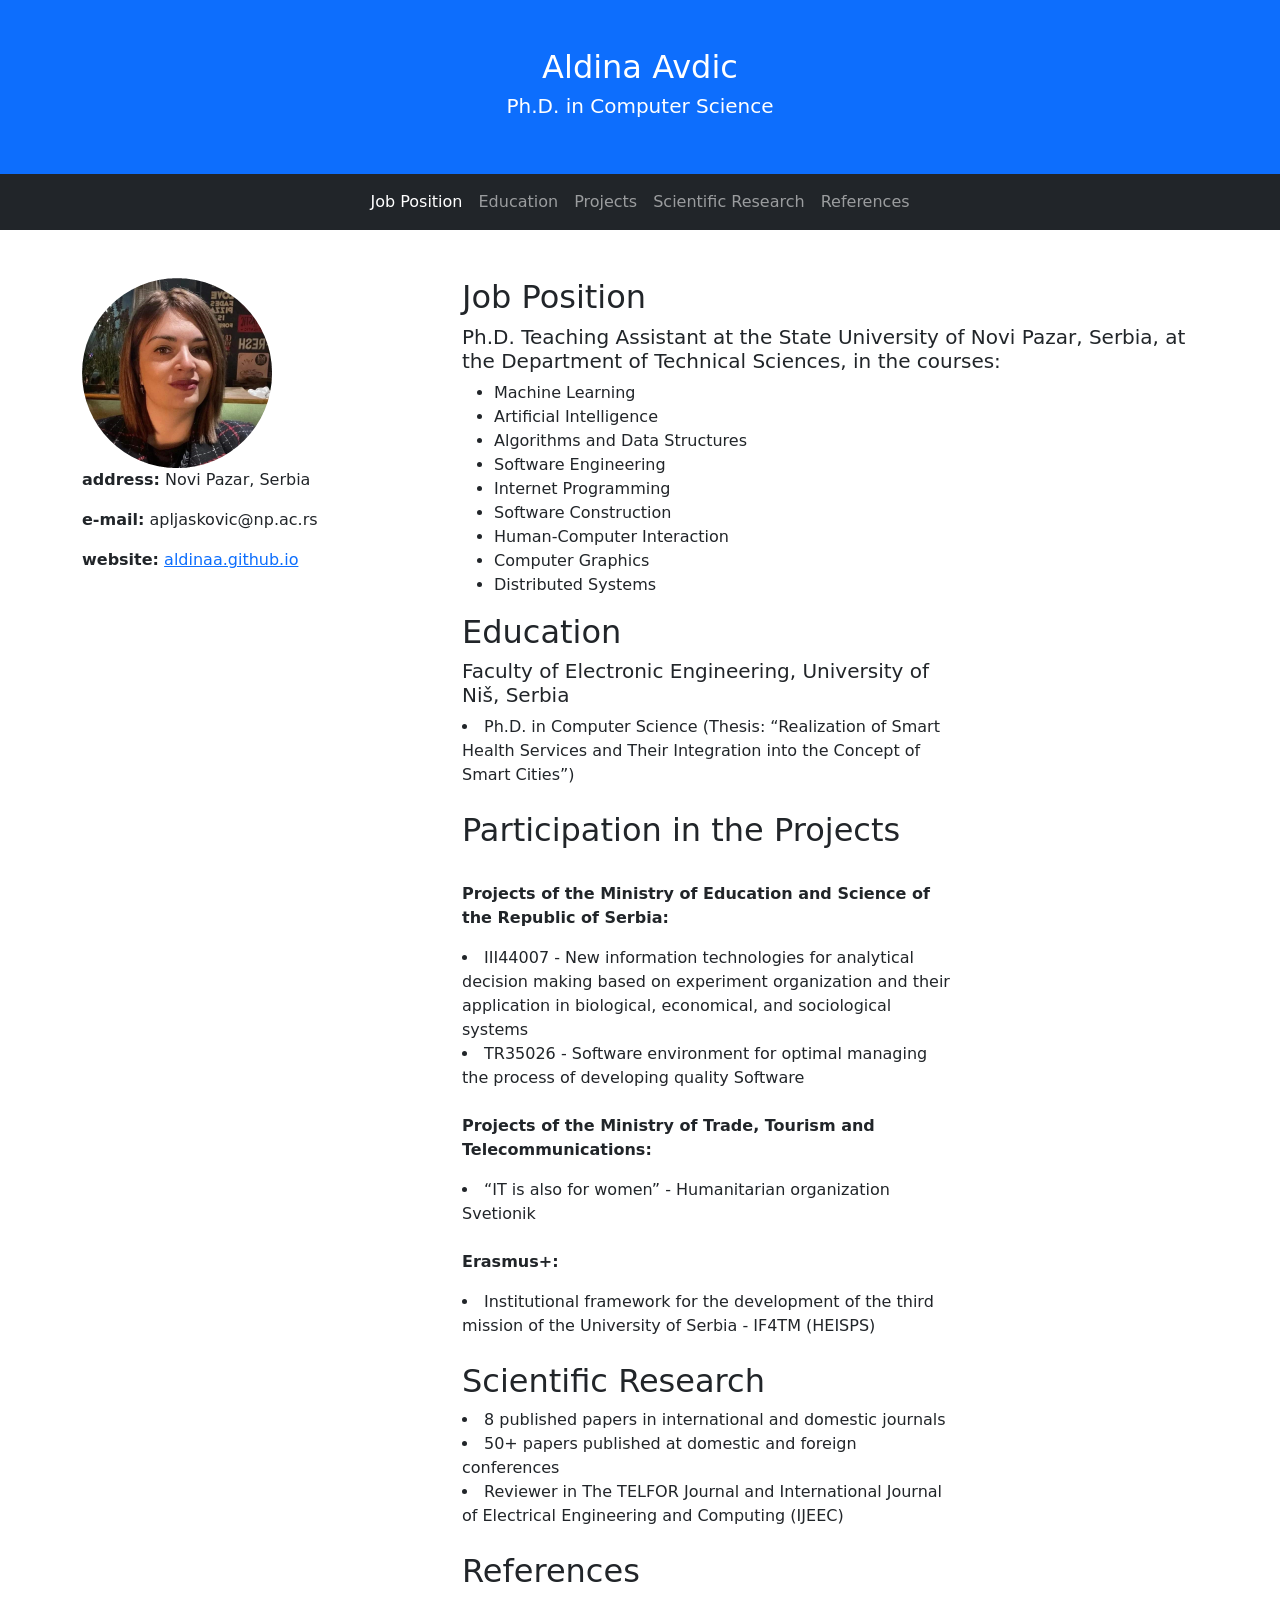
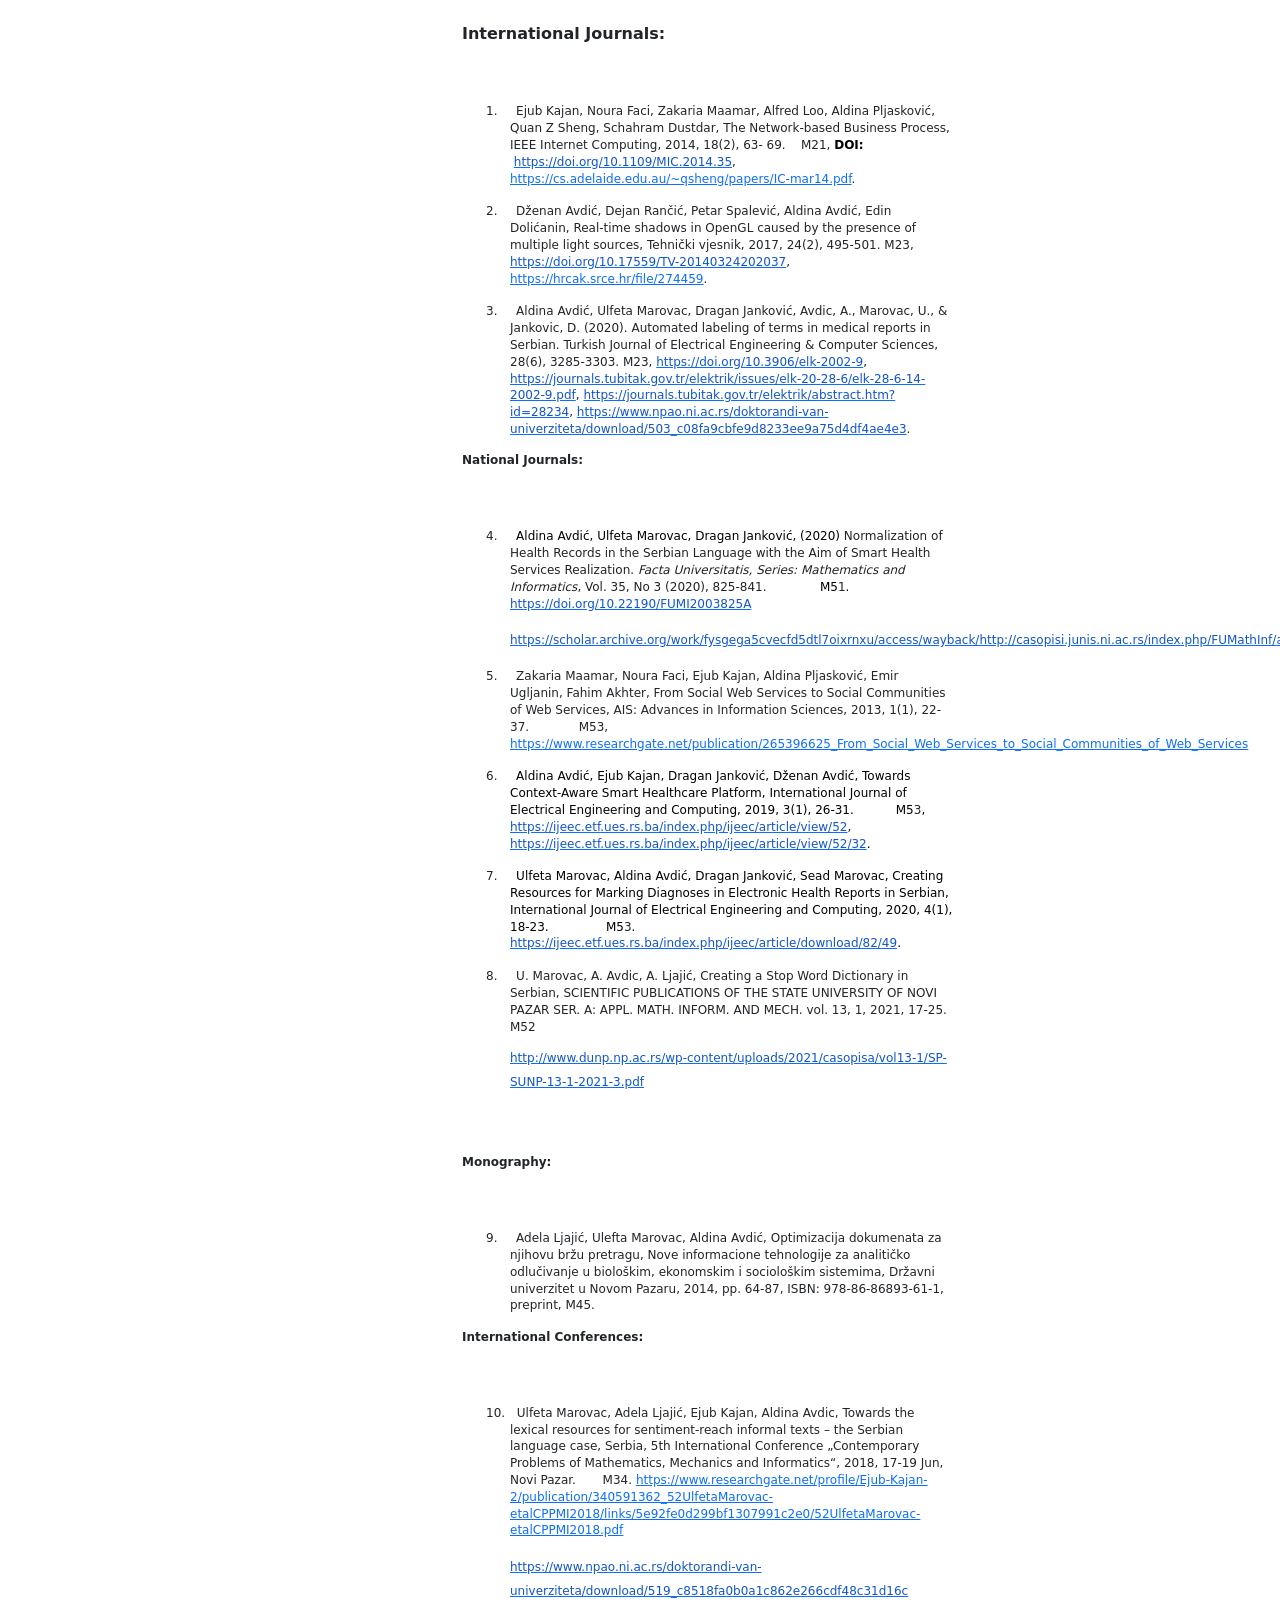
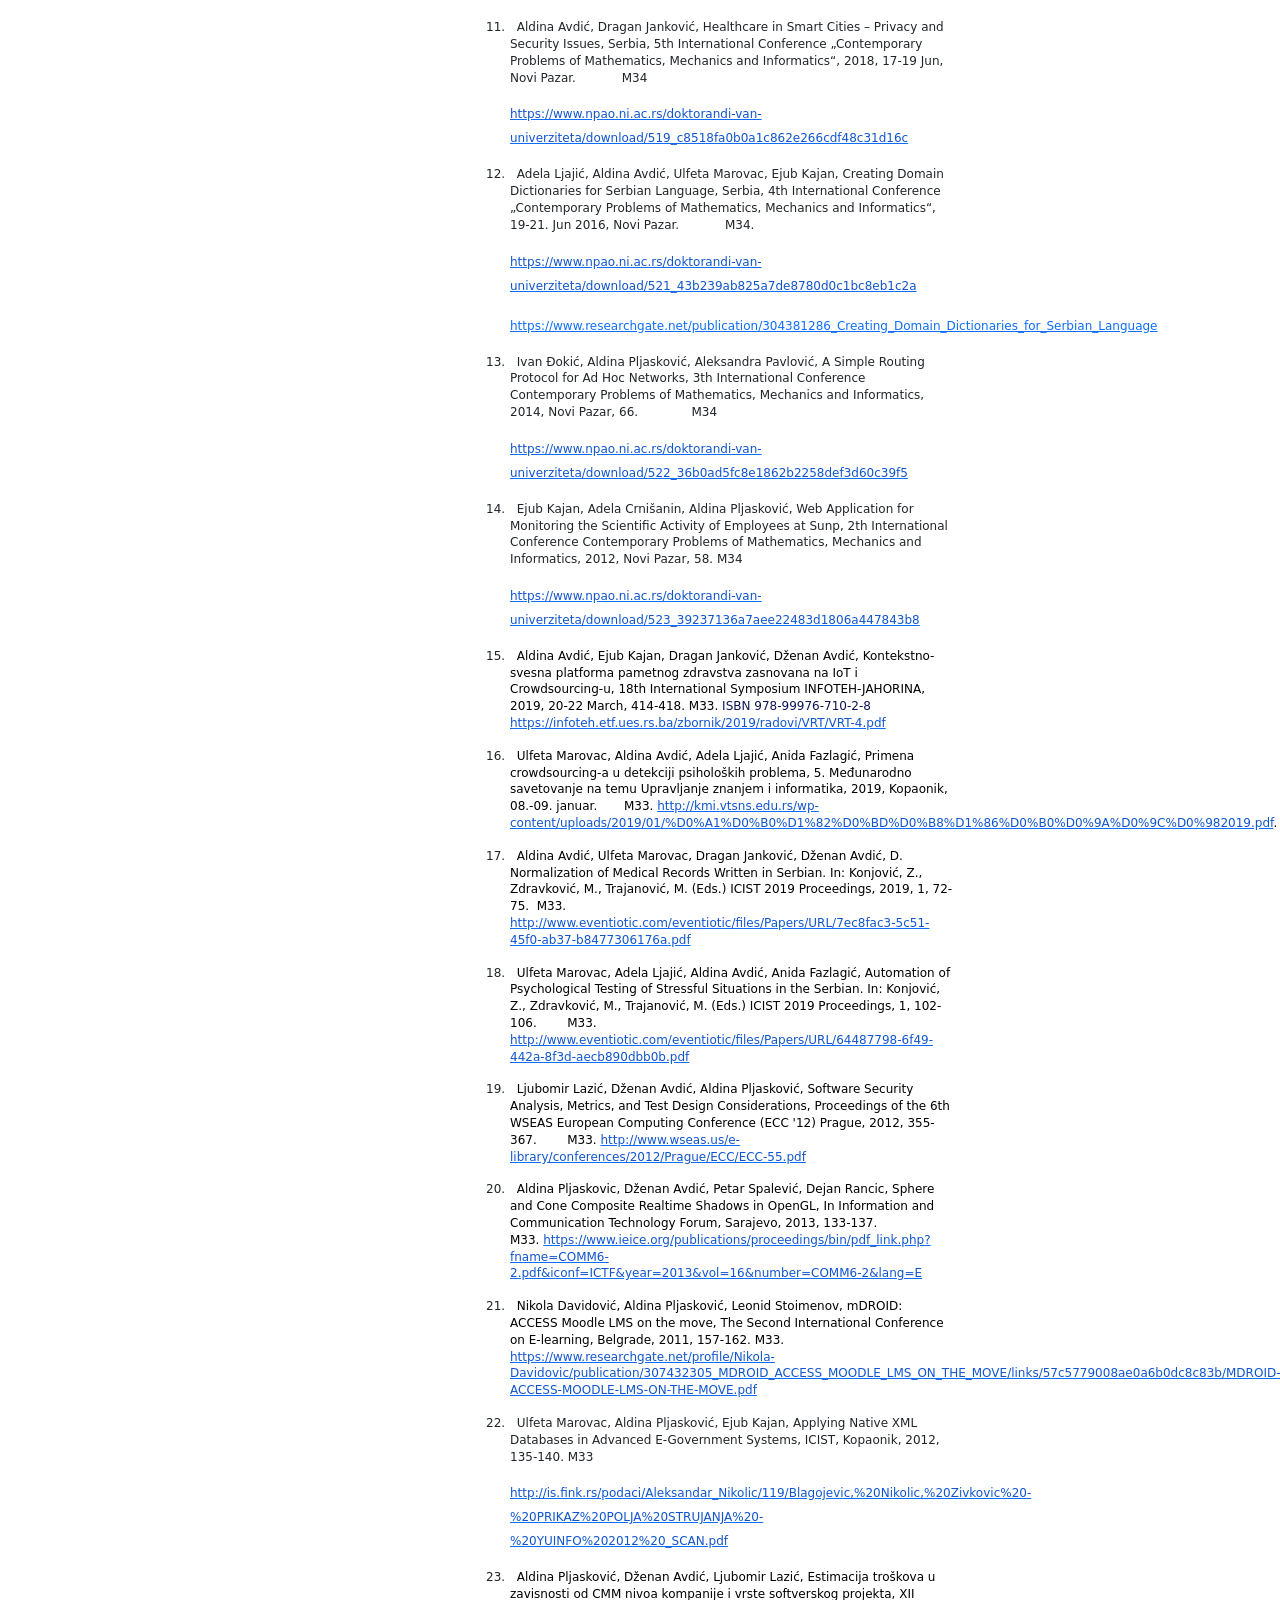
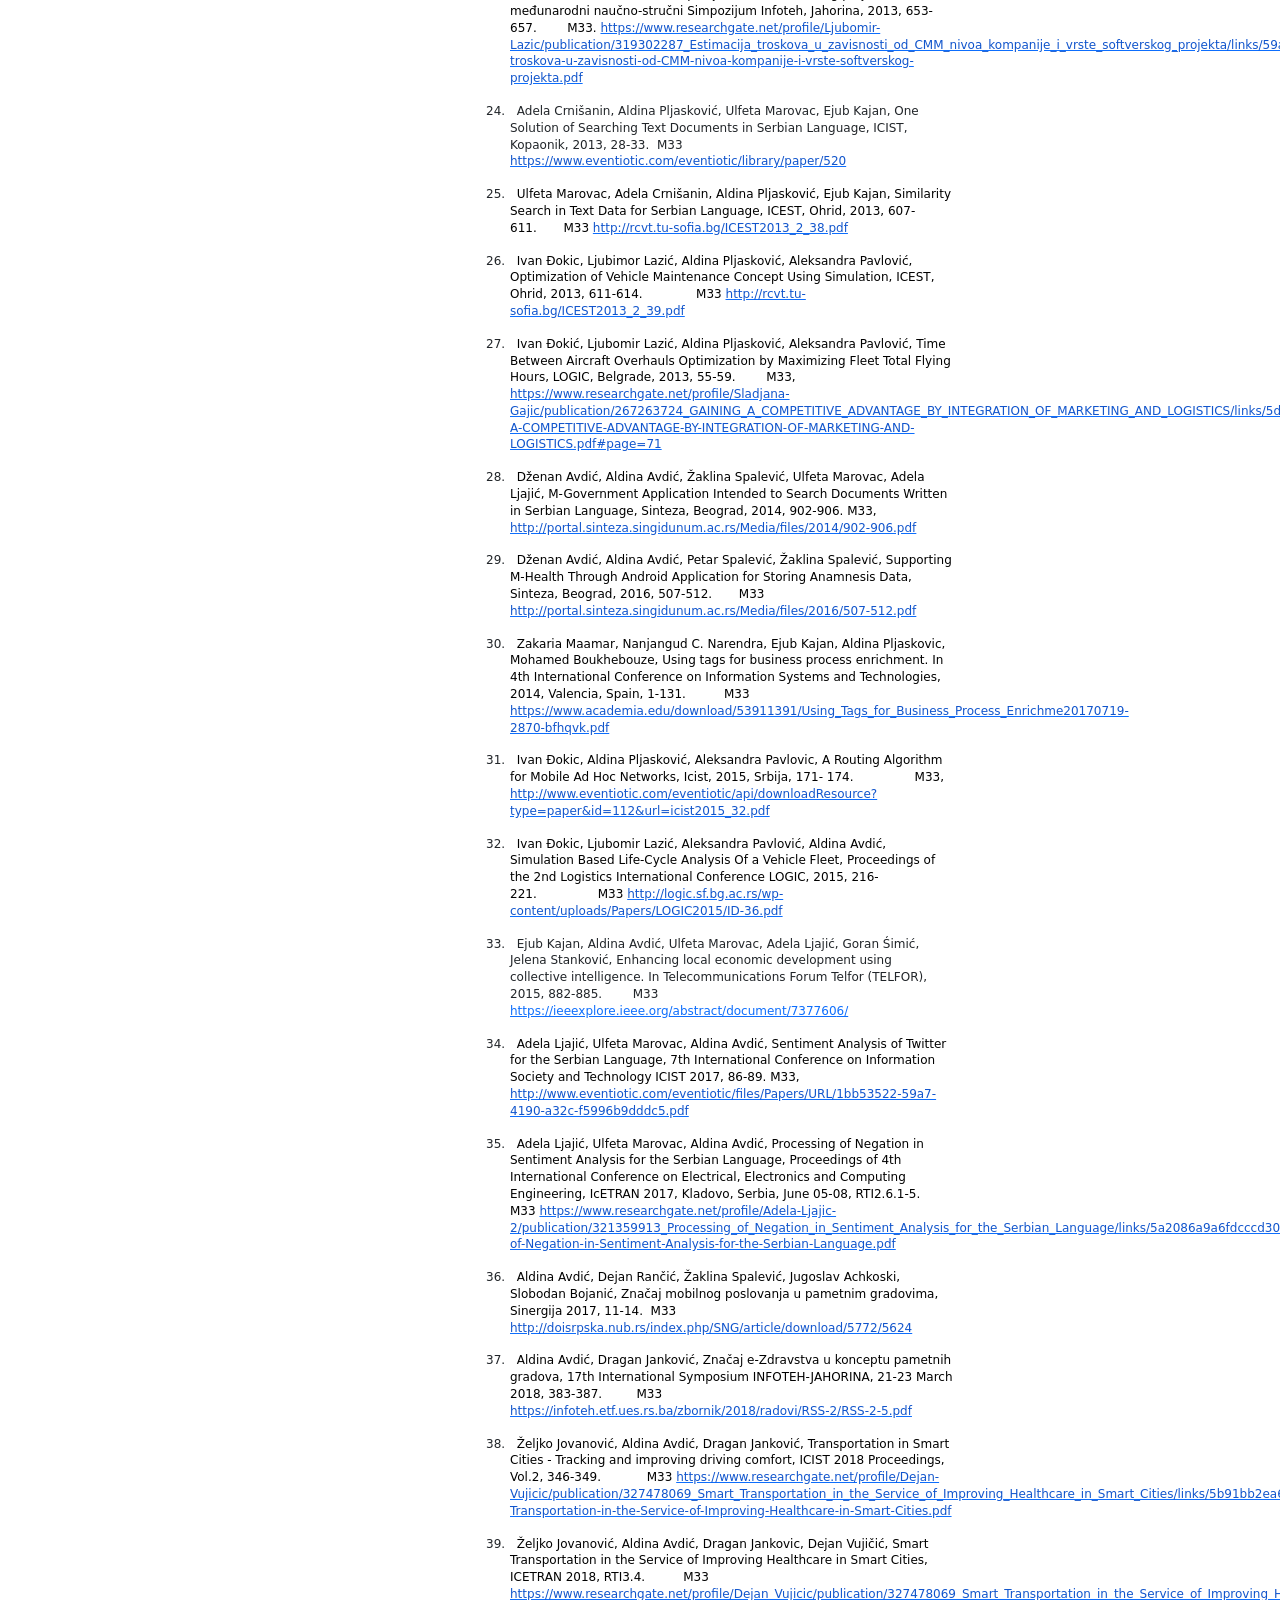
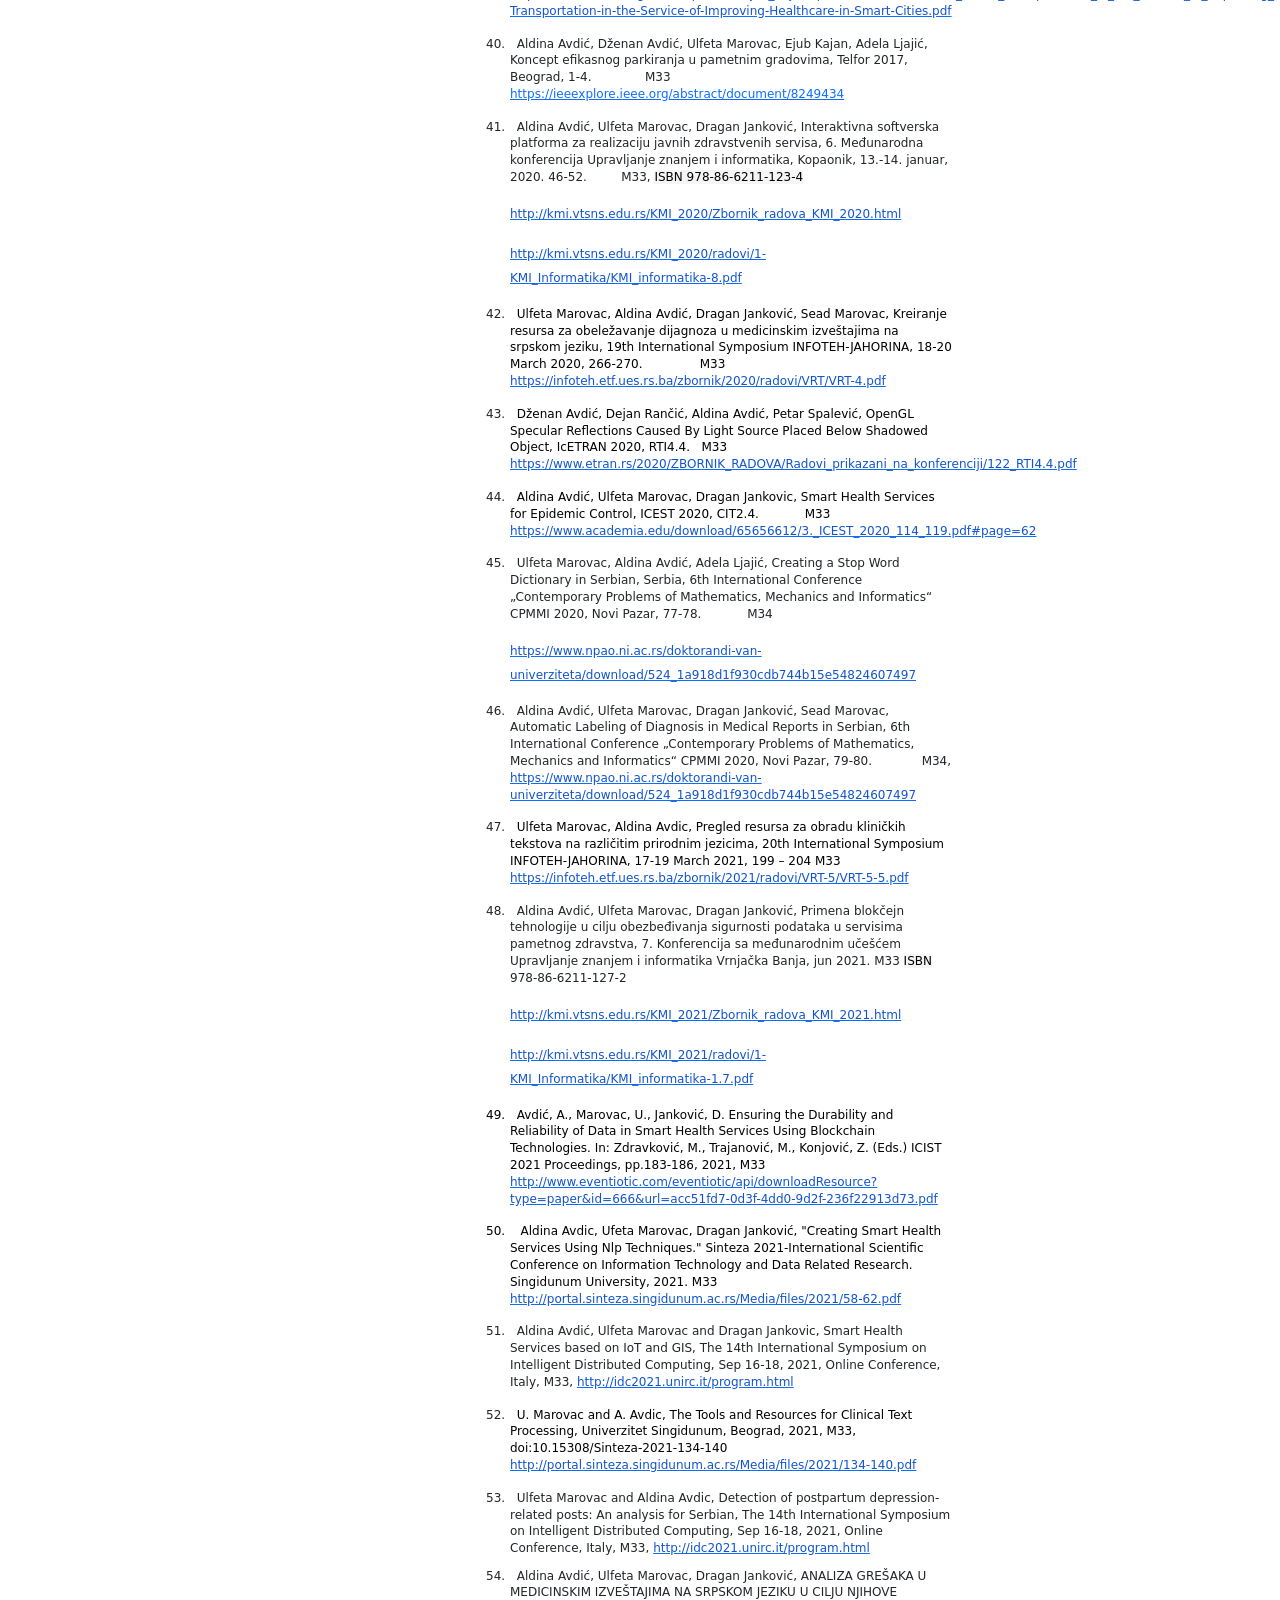
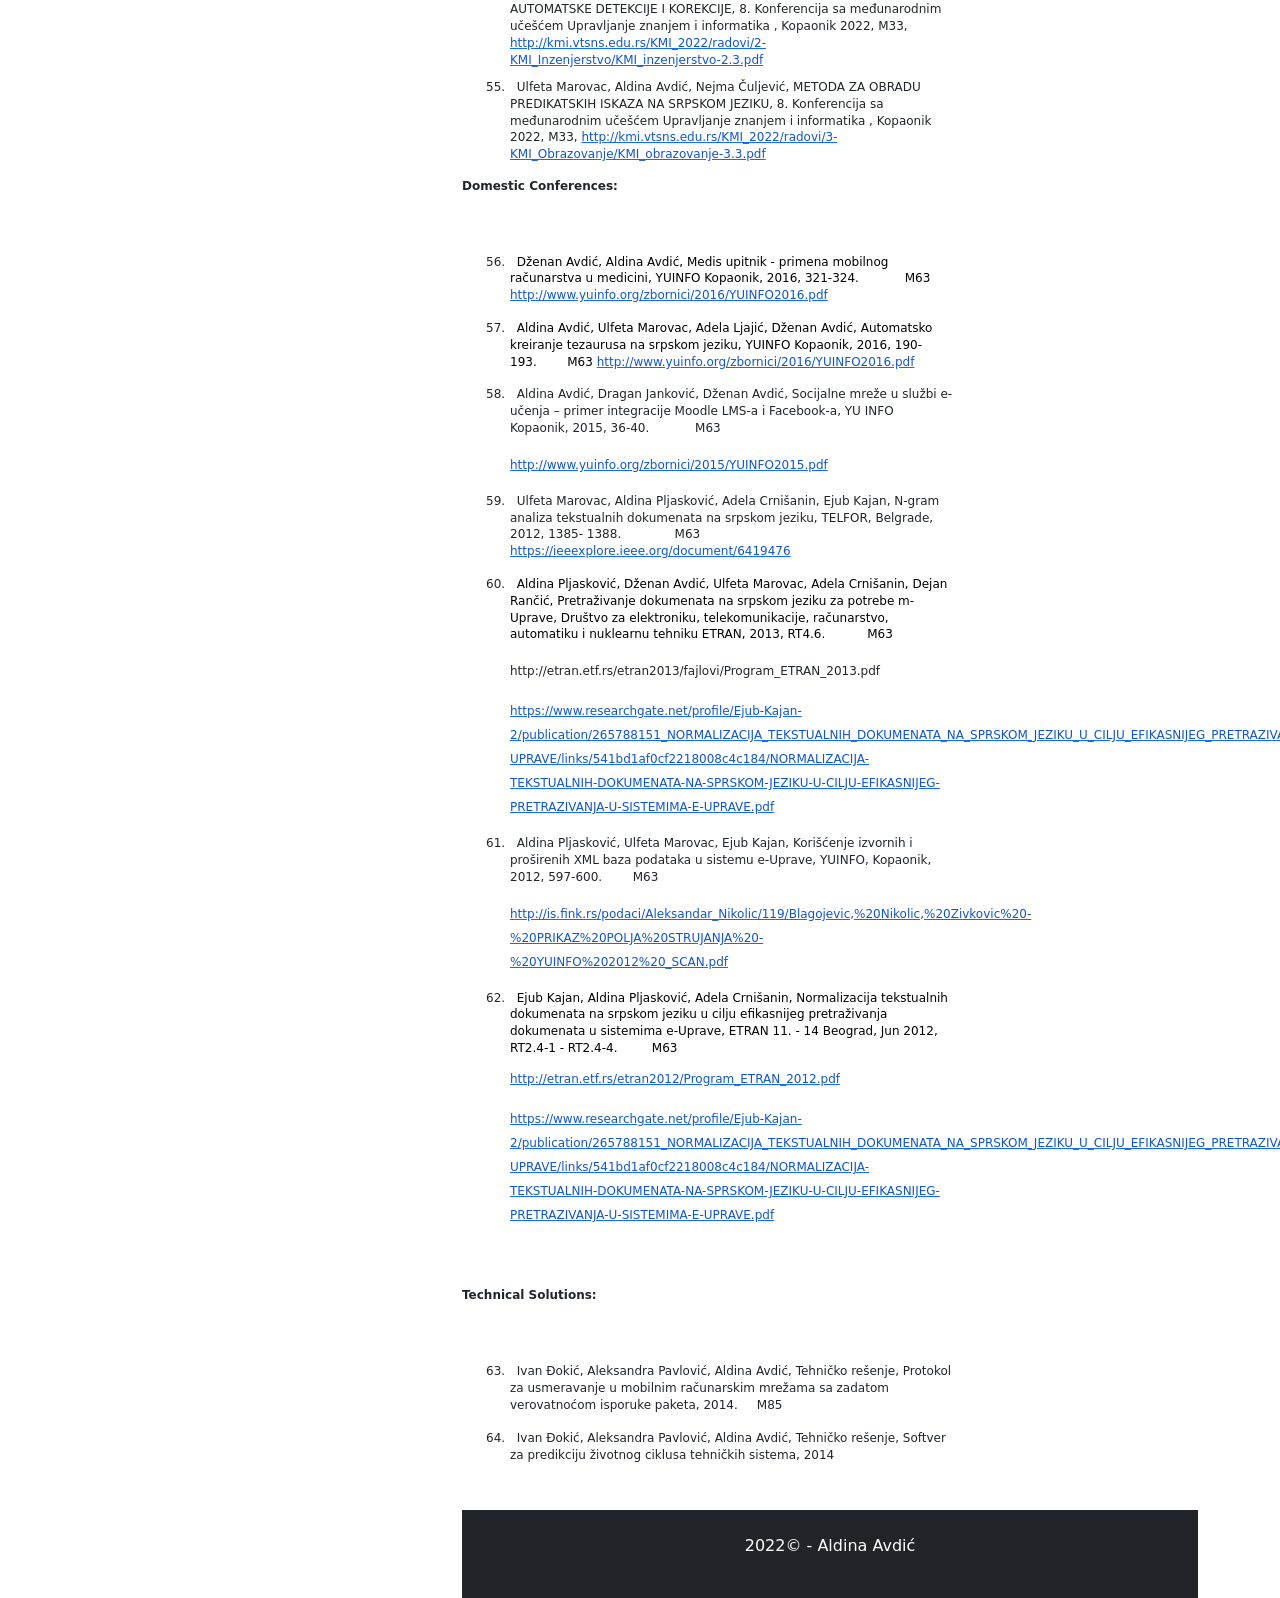
==== index.html @ ba0849cd "Complete redesign" ====
<!DOCTYPE html>
<html lang="en">
<head>
  <title>Aldina Avdic</title>
  <meta charset="utf-8">
  <meta name="viewport" content="width=device-width, initial-scale=1">
  <link href="https://cdn.jsdelivr.net/npm/bootstrap@5.1.3/dist/css/bootstrap.min.css" rel="stylesheet">
  <script src="https://cdn.jsdelivr.net/npm/bootstrap@5.1.3/dist/js/bootstrap.bundle.min.js"></script>
    <script src="https://ajax.googleapis.com/ajax/libs/jquery/3.6.0/jquery.min.js"></script>
  <script src="https://maxcdn.bootstrapcdn.com/bootstrap/3.4.1/js/bootstrap.min.js"></script>
  <style>

#myBtn {
  display: none;
  position: fixed;
  bottom: 20px;
  right: 30px;
  z-index: 99;
  font-size: 18px;
  border: none;
  outline: none;
  background-color: BLUE;
  color: white;
  cursor: pointer;
  padding: 15px;
  border-radius: 4px;
}

#myBtn:hover {
  background-color: #555;
}  
  
  </style>
</head>
<body>

<div id="job" class="p-5 bg-primary text-white text-center">
  <h2>Aldina Avdic</h2>
      <h5>Ph.D. in Computer Science</h5>
</div>





<button onclick="topFunction()" id="myBtn" title="Go to top">Top</button>



<script>
//Get the button
var mybutton = document.getElementById("myBtn");

// When the user scrolls down 20px from the top of the document, show the button
window.onscroll = function() {scrollFunction()};

function scrollFunction() {
  if (document.body.scrollTop > 20 || document.documentElement.scrollTop > 20) {
    mybutton.style.display = "block";
  } else {
    mybutton.style.display = "none";
  }
}

// When the user clicks on the button, scroll to the top of the document
function topFunction() {
  document.body.scrollTop = 0;
  document.documentElement.scrollTop = 0;
}
</script>



<nav class="navbar navbar-expand-sm bg-dark navbar-dark justify-content-center  navbar-fixed-top">
  
    <ul class="navbar-nav " >
      <li class="nav-item">
        <a class="nav-link active" href="#job">Job Position</a>
      </li>
      <li class="nav-item">
        <a class="nav-link" href="#edu">Education</a>
      </li>
      <li class="nav-item">
        <a class="nav-link" href="#pro">Projects</a>
      </li>
      <li class="nav-item">
        <a class="nav-link" href="#sci">Scientific Research</a>
      </li>
	  <li class="nav-item">
        <a class="nav-link" href="#ref">References</a>
      </li>
    </ul>
  
</nav>

<div class="container mt-5">
  <div class="row">
    <div class="col-sm-4">
      <div ><img src="image002.png"/> </div>
      <p><b>address:</b> Novi Pazar, Serbia</p>
	  <p><b>e-mail:</b> apljaskovic@np.ac.rs</p>
	  <p><b>website:</b> <a href="aldinaa.github.io">aldinaa.github.io</a></p>
    
      <hr class="d-sm-none">
    </div>
    <div class="col-sm-8">
      <h2>Job Position</h2>
      <h5>Ph.D. Teaching Assistant at the State University of Novi Pazar, Serbia, at the Department of Technical Sciences, in the courses:</h5>
	  
      <div >
	  <ul>
	  <li>Machine Learning</li>
	  <li>Artificial Intelligence</li>
	  <li>Algorithms and Data Structures</li>
	  <li>Software Engineering</li>
	  <li>Internet Programming</li>
	  <li>Software Construction</li>
	  <li>Human-Computer Interaction</li>
	  <li>Computer Graphics</li>
	  <li>Distributed Systems</li>
	  
	  </div>
	  
	  <div id="edu" class="col-sm-8">
      <h2>Education</h2>
      <h5>Faculty of Electronic Engineering, University of Niš, Serbia</h5>

       <li>Ph.D. in Computer Science (Thesis: “Realization of Smart Health Services and Their Integration into the Concept of Smart Cities”)</li>

  <br/>

<h2 id="pro">Participation in the Projects</h2>

  <br/>

<p><b>Projects of the Ministry of Education and Science of the Republic of Serbia:</b></p>

<li>III44007 - New information technologies for analytical decision making based on experiment organization and their application in biological, economical, and sociological systems
</li>
<li>TR35026 - Software environment for optimal managing the process of developing quality Software</li>
 <br/>
<p><b>Projects of the Ministry of Trade, Tourism and Telecommunications:</b></p>

<li>“IT is also for women” - Humanitarian organization Svetionik</li>
 <br/>
<p><b>Erasmus+:</b></p>

<li>Institutional framework for the development of the third mission of the University of Serbia - IF4TM (HEISPS)</li></h5>
	  
 <br/>
 <div id="sci">
 <h2>Scientific Research</h2>
 <li>8 published papers in international and
  domestic journals</li>
  <li>50+ papers published at domestic and foreign
  conferences </li>
  <li>Reviewer in The TELFOR Journal and
  International Journal of Electrical Engineering and Computing (IJEEC)</li>
  </div>
  <br/>
  
  <h2 id="ref">References</h2>
  <br/>
  <p ><b>International
  Journals:</b></p>
  <p class=MsoNormal><b><span lang=EN-US style='font-size:9.0pt'>&nbsp;</span></b></p>
  <p class=MsoNormal style='margin-left:.5in;text-indent:-.25in;line-height:
  105%;text-autospace:ideograph-other'><span lang=EN-US style='font-size:9.0pt;
  line-height:105%'>1.</span><span lang=EN-US style='font-size:7.0pt;
  line-height:105%;font-family:"Times New Roman",serif'>&nbsp;&nbsp;&nbsp;&nbsp;&nbsp;&nbsp;&nbsp;
  </span><span lang=EN-US style='font-size:9.0pt;line-height:105%'>Ejub Kajan,
  Noura Faci, Zakaria Maamar, Alfred Loo, Aldina Pljaskovi&#263;, Quan Z Sheng,
  Schahram Dustdar, The Network-based Business Process, IEEE Internet
  Computing, 2014, 18(2), 63- 69.&nbsp;&nbsp;&nbsp; M21, <b><span
  style='color:black;background:white'>DOI: </span></b>&nbsp;</span><span
  lang=EN-US><a href="https://doi.org/10.1109/MIC.2014.35"><span
  style='font-size:9.0pt;line-height:105%;color:#1155CC;background:white'>https://doi.org/</span></a><a
  href="https://doi.org/10.1109/MIC.2014.35"><span style='font-size:9.0pt;
  line-height:105%;color:#1155CC;background:white'>10.1109/MIC.2014.35</span></a></span><span
  lang=EN-US style='font-size:9.0pt;line-height:105%'>, </span><span
  lang=EN-US><a href="https://cs.adelaide.edu.au/~qsheng/papers/IC-mar14.pdf"><span
  style='font-size:9.0pt;line-height:105%'>https://cs.adelaide.edu.au/~qsheng/papers/IC-mar14.pdf</span></a></span><span
  lang=EN-US style='font-size:9.0pt;line-height:105%'>.</span></p>
  <p class=MsoNormal style='margin-left:.5in;text-indent:-.25in;line-height:
  105%;text-autospace:ideograph-other'><span lang=EN-US style='font-size:9.0pt;
  line-height:105%'>2.</span><span lang=EN-US style='font-size:7.0pt;
  line-height:105%;font-family:"Times New Roman",serif'>&nbsp;&nbsp;&nbsp;&nbsp;&nbsp;&nbsp;&nbsp;
  </span><span lang=EN-US style='font-size:9.0pt;line-height:105%'>Dženan
  Avdi&#263;, Dejan Ran&#269;i&#263;, Petar Spalevi&#263;, Aldina Avdi&#263;,
  Edin Doli&#263;anin, Real-time shadows in OpenGL caused by the presence of
  multiple light sources, Tehni&#269;ki vjesnik, 2017, 24(2), 495-501. M23, </span><span
  lang=EN-US><a href="https://doi.org/10.17559/TV-20140324202037"><span
  style='font-size:9.0pt;line-height:105%;color:#1155CC'>https://doi.org/10.17559/TV-20140324202037</span></a></span><span
  lang=EN-US style='font-size:9.0pt;line-height:105%'>, </span><span
  lang=EN-US><a href="https://hrcak.srce.hr/file/274459"><span
  style='font-size:9.0pt;line-height:105%'>https://hrcak.srce.hr/file/274459</span></a></span><span
  lang=EN-US style='font-size:9.0pt;line-height:105%'>.</span></p>
  <p class=MsoNormal style='margin-top:0in;margin-right:0in;margin-bottom:8.0pt;
  margin-left:.5in;text-indent:-.25in;line-height:105%;text-autospace:ideograph-other'><span
  lang=EN-US style='font-size:9.0pt;line-height:105%'>3.</span><span
  lang=EN-US style='font-size:7.0pt;line-height:105%;font-family:"Times New Roman",serif'>&nbsp;&nbsp;&nbsp;&nbsp;&nbsp;&nbsp;&nbsp;
  </span><span lang=EN-US style='font-size:9.0pt;line-height:105%'>Aldina
  Avdi&#263;, Ulfeta Marovac, Dragan Jankovi&#263;, Avdic, A., Marovac, U.,
  &amp; Jankovic, D. (2020). Automated labeling of terms in medical reports in
  Serbian. Turkish Journal of Electrical Engineering &amp; Computer Sciences,
  28(6), 3285-3303. M23, </span><span lang=EN-US><a
  href="https://doi.org/10.3906/elk-2002-9"><span style='font-size:9.0pt;
  line-height:105%;color:#1155CC'>https://doi.org/10.3906/elk-2002-9</span></a></span><span
  lang=EN-US style='font-size:9.0pt;line-height:105%'>, </span><span
  lang=EN-US><a
  href="https://journals.tubitak.gov.tr/elektrik/issues/elk-20-28-6/elk-28-6-14-2002-9.pdf"><span
  style='font-size:9.0pt;line-height:105%;color:#1155CC'>https://journals.tubitak.gov.tr/elektrik/issues/elk-20-28-6/elk-28-6-14-2002-9.pdf</span></a></span><span
  lang=EN-US style='font-size:9.0pt;line-height:105%'>, </span><span
  lang=EN-US><a
  href="https://journals.tubitak.gov.tr/elektrik/abstract.htm?id=28234"><span
  style='font-size:9.0pt;line-height:105%;color:#1155CC'>https://journals.tubitak.gov.tr/elektrik/abstract.htm?id=28234</span></a></span><span
  lang=EN-US style='font-size:9.0pt;line-height:105%'>, </span><span
  lang=EN-US><a
  href="https://www.npao.ni.ac.rs/doktorandi-van-univerziteta/download/503_c08fa9cbfe9d8233ee9a75d4df4ae4e3"><span
  style='font-size:9.0pt;line-height:105%;color:#1155CC'>https://www.npao.ni.ac.rs/doktorandi-van-univerziteta/download/503_c08fa9cbfe9d8233ee9a75d4df4ae4e3</span></a></span><span
  lang=EN-US style='font-size:9.0pt;line-height:105%'>.</span></p>
  <p class=MsoNormal><b><span lang=EN-US style='font-size:9.0pt'>National
  Journals:</span></b></p>
  <p class=MsoNormal><b><span lang=EN-US style='font-size:9.0pt'>&nbsp;</span></b></p>
  <p class=MsoNormal style='margin-left:.5in;text-indent:-.25in;line-height:
  105%;text-autospace:ideograph-other'><span lang=EN-US style='font-size:9.0pt;
  line-height:105%'>4.</span><span lang=EN-US style='font-size:7.0pt;
  line-height:105%;font-family:"Times New Roman",serif'>&nbsp;&nbsp;&nbsp;&nbsp;&nbsp;&nbsp;&nbsp;
  </span><span lang=EN-US style='font-size:9.0pt;line-height:105%;color:black'>Aldina
  Avdi&#263;, Ulfeta Marovac, Dragan Jankovi&#263;, (2020) </span><span
  lang=EN-US style='font-size:9.0pt;line-height:105%;color:#222222;background:
  white'>Normalization of Health Records in the Serbian Language with the Aim
  of Smart Health Services Realization.&nbsp;<i>Facta Universitatis, Series:
  Mathematics and Informatics</i>, Vol. 35, No 3 (2020), 825-841.</span><span
  lang=EN-US style='font-size:9.0pt;line-height:105%;color:black'>&nbsp;&nbsp;&nbsp;&nbsp;&nbsp;&nbsp;&nbsp;&nbsp;&nbsp;&nbsp;&nbsp;&nbsp;&nbsp;
  M5</span><span lang=EN-US style='font-size:9.0pt;line-height:105%'>1<span
  style='color:black'>. </span></span><span lang=EN-US><a
  href="https://doi.org/10.22190/FUMI2003825A"><span style='font-size:9.0pt;
  line-height:105%;color:#1155CC'>https://doi.org/10.22190/FUMI2003825A</span></a></span></p>
  <p class=MsoNormal style='margin-left:.5in'><span lang=EN-US><a
  href="https://scholar.archive.org/work/fysgega5cvecfd5dtl7oixrnxu/access/wayback/http:/casopisi.junis.ni.ac.rs/index.php/FUMathInf/article/download/5748/pdf"><span
  style='font-size:9.0pt;color:#1155CC'>https://scholar.archive.org/work/fysgega5cvecfd5dtl7oixrnxu/access/wayback/http://casopisi.junis.ni.ac.rs/index.php/FUMathInf/article/download/5748/pdf</span></a></span></p>
  <p class=MsoNormal style='margin-left:.5in;text-indent:-.25in;line-height:
  105%;text-autospace:ideograph-other'><span lang=EN-US style='font-size:9.0pt;
  line-height:105%'>5.</span><span lang=EN-US style='font-size:7.0pt;
  line-height:105%;font-family:"Times New Roman",serif'>&nbsp;&nbsp;&nbsp;&nbsp;&nbsp;&nbsp;&nbsp;
  </span><span lang=EN-US style='font-size:9.0pt;line-height:105%'>Zakaria
  Maamar, Noura Faci, Ejub Kajan, Aldina Pljaskovi&#263;, Emir Ugljanin, Fahim
  Akhter, From Social Web Services to Social Communities of Web Services, AIS:
  Advances in Information Sciences, 2013, 1(1),
  22-37.&nbsp;&nbsp;&nbsp;&nbsp;&nbsp;&nbsp;&nbsp;&nbsp;&nbsp;&nbsp;&nbsp;&nbsp;
  M53, </span><span lang=EN-US><a
  href="https://www.researchgate.net/publication/265396625_From_Social_Web_Services_to_Social_Communities_of_Web_Services"><span
  style='font-size:9.0pt;line-height:105%'>https://www.researchgate.net/publication/265396625_From_Social_Web_Services_to_Social_Communities_of_Web_Services</span></a></span></p>
  <p class=MsoNormal style='margin-left:.5in;text-indent:-.25in;line-height:
  105%;text-autospace:ideograph-other'><span lang=EN-US style='font-size:9.0pt;
  line-height:105%'>6.</span><span lang=EN-US style='font-size:7.0pt;
  line-height:105%;font-family:"Times New Roman",serif'>&nbsp;&nbsp;&nbsp;&nbsp;&nbsp;&nbsp;&nbsp;
  </span><span lang=EN-US style='font-size:9.0pt;line-height:105%;color:black'>Aldina
  Avdi&#263;, Ejub Kajan, Dragan Jankovi&#263;, Dženan Avdi&#263;, Towards
  Context-Aware Smart Healthcare Platform, International Journal of Electrical
  Engineering and Computing, 2019, 3(1),
  26-31.&nbsp;&nbsp;&nbsp;&nbsp;&nbsp;&nbsp;&nbsp;&nbsp;&nbsp;&nbsp; M5</span><span
  lang=EN-US style='font-size:9.0pt;line-height:105%'>3<span style='color:black'>,
  </span></span><span lang=EN-US><a
  href="https://ijeec.etf.ues.rs.ba/index.php/ijeec/article/view/52"><span
  style='font-size:9.0pt;line-height:105%;color:#1155CC'>https://ijeec.etf.ues.rs.ba/index.php/ijeec/article/view/52</span></a></span><span
  lang=EN-US style='font-size:9.0pt;line-height:105%'>, </span><span
  lang=EN-US><a
  href="https://ijeec.etf.ues.rs.ba/index.php/ijeec/article/view/52/32"><span
  style='font-size:9.0pt;line-height:105%;color:#1155CC'>https://ijeec.etf.ues.rs.ba/index.php/ijeec/article/view/52/32</span></a></span><span
  lang=EN-US style='font-size:9.0pt;line-height:105%;color:black'>.</span></p>
  <p class=MsoNormal style='margin-left:.5in;text-indent:-.25in;line-height:
  105%;text-autospace:ideograph-other'><span lang=EN-US style='font-size:9.0pt;
  line-height:105%'>7.</span><span lang=EN-US style='font-size:7.0pt;
  line-height:105%;font-family:"Times New Roman",serif'>&nbsp;&nbsp;&nbsp;&nbsp;&nbsp;&nbsp;&nbsp;
  </span><span lang=EN-US style='font-size:9.0pt;line-height:105%;color:black'>Ulfeta
  Marovac, Aldina Avdi&#263;, Dragan Jankovi&#263;, Sead Marovac, Creating
  Resources for Marking Diagnoses in Electronic Health Reports in Serbian,
  International Journal of Electrical Engineering and Computing, 2020, 4(1),
  18-23.&nbsp;&nbsp;&nbsp;&nbsp;&nbsp;&nbsp;&nbsp;&nbsp;&nbsp;&nbsp;&nbsp;&nbsp;&nbsp;&nbsp;
  M5</span><span lang=EN-US style='font-size:9.0pt;line-height:105%'>3<span
  style='color:black'>. </span></span><span lang=EN-US><a
  href="https://ijeec.etf.ues.rs.ba/index.php/ijeec/article/download/82/49"><span
  style='font-size:9.0pt;line-height:105%;color:#1155CC'>https://ijeec.etf.ues.rs.ba/index.php/ijeec/article/download/82/49</span></a></span><span
  lang=EN-US style='font-size:9.0pt;line-height:105%;color:black'>.</span></p>
  <p class=MsoNormal style='margin-top:0in;margin-right:0in;margin-bottom:8.0pt;
  margin-left:.5in;text-indent:-.25in;line-height:105%;text-autospace:ideograph-other'><span
  lang=EN-US style='font-size:9.0pt;line-height:105%'>8.</span><span
  lang=EN-US style='font-size:7.0pt;line-height:105%;font-family:"Times New Roman",serif'>&nbsp;&nbsp;&nbsp;&nbsp;&nbsp;&nbsp;&nbsp;
  </span><span lang=EN-US style='font-size:9.0pt;line-height:105%'>U. Marovac,
  A. Avdic, A. Ljaji&#263;, Creating a Stop Word Dictionary in Serbian,
  SCIENTIFIC PUBLICATIONS OF THE STATE UNIVERSITY OF NOVI PAZAR SER. A: APPL.
  MATH. INFORM. AND MECH. vol. 13, 1, 2021, 17-25. M52</span></p>
  <p class=MsoNormal style='margin-left:.5in'><span lang=EN-US><a
  href="http://www.dunp.np.ac.rs/wp-content/uploads/2021/casopisa/vol13-1/SP-SUNP-13-1-2021-3.pdf"><span
  style='font-size:9.0pt;color:#1155CC'>http://www.dunp.np.ac.rs/wp-content/uploads/2021/casopisa/vol13-1/SP-SUNP-13-1-2021-3.pdf</span></a></span></p>
  <p class=MsoNormal style='margin-left:.5in'><span lang=EN-US
  style='font-size:9.0pt'>&nbsp;</span></p>
  <p class=MsoNormal><b><span lang=EN-US style='font-size:9.0pt'>Monography:</span></b></p>
  <p class=MsoNormal><b><span lang=EN-US style='font-size:9.0pt'>&nbsp;</span></b></p>
  <p class=MsoNormal style='margin-top:0in;margin-right:0in;margin-bottom:8.0pt;
  margin-left:.5in;text-indent:-.25in;line-height:105%;text-autospace:ideograph-other'><span
  lang=EN-US style='font-size:9.0pt;line-height:105%'>9.</span><span
  lang=EN-US style='font-size:7.0pt;line-height:105%;font-family:"Times New Roman",serif'>&nbsp;&nbsp;&nbsp;&nbsp;&nbsp;&nbsp;&nbsp;
  </span><span lang=EN-US style='font-size:9.0pt;line-height:105%'>Adela
  Ljaji&#263;, Ulefta Marovac, Aldina Avdi&#263;, Optimizacija dokumenata za
  njihovu bržu pretragu, Nove informacione tehnologije za analiti&#269;ko
  odlu&#269;ivanje u biološkim, ekonomskim i sociološkim sistemima, Državni
  univerzitet u Novom Pazaru, 2014, pp. 64-87, ISBN: 978-86-86893-61-1,
  preprint, M45.</span></p>
  <p class=MsoNormal><b><span lang=EN-US style='font-size:9.0pt'>International
  Conferences:</span></b></p>
  <p class=MsoNormal><b><span lang=EN-US style='font-size:9.0pt'>&nbsp;</span></b></p>
  <p class=MsoNormal style='margin-left:.5in;text-indent:-.25in;line-height:
  105%;text-autospace:ideograph-other'><span lang=EN-US style='font-size:9.0pt;
  line-height:105%'>10.</span><span lang=EN-US style='font-size:7.0pt;
  line-height:105%;font-family:"Times New Roman",serif'>&nbsp;&nbsp;&nbsp;&nbsp;
  </span><span lang=EN-US style='font-size:9.0pt;line-height:105%'>Ulfeta
  Marovac, Adela Ljaji&#263;, Ejub Kajan, Aldina Avdic, Towards the lexical
  resources for sentiment-reach informal texts – the Serbian language case,
  Serbia, 5th International Conference „Contemporary Problems of Mathematics,
  Mechanics and Informatics“, 2018, 17-19 Jun, Novi
  Pazar.&nbsp;&nbsp;&nbsp;&nbsp;&nbsp;&nbsp; M34. </span><span lang=EN-US><a
  href="https://www.researchgate.net/profile/Ejub-Kajan-2/publication/340591362_52UlfetaMarovac-etalCPPMI2018/links/5e92fe0d299bf1307991c2e0/52UlfetaMarovac-etalCPPMI2018.pdf"><span
  style='font-size:9.0pt;line-height:105%'>https://www.researchgate.net/profile/Ejub-Kajan-2/publication/340591362_52UlfetaMarovac-etalCPPMI2018/links/5e92fe0d299bf1307991c2e0/52UlfetaMarovac-etalCPPMI2018.pdf</span></a></span></p>
  <p class=MsoNormal style='margin-left:.5in'><span lang=EN-US><a
  href="https://www.npao.ni.ac.rs/doktorandi-van-univerziteta/download/519_c8518fa0b0a1c862e266cdf48c31d16c"><span
  style='font-size:9.0pt;color:#1155CC'>https://www.npao.ni.ac.rs/doktorandi-van-univerziteta/download/519_c8518fa0b0a1c862e266cdf48c31d16c</span></a></span></p>
  <p class=MsoNormal style='margin-left:.5in;text-indent:-.25in;line-height:
  105%;text-autospace:ideograph-other'><span lang=EN-US style='font-size:9.0pt;
  line-height:105%'>11.</span><span lang=EN-US style='font-size:7.0pt;
  line-height:105%;font-family:"Times New Roman",serif'>&nbsp;&nbsp;&nbsp;&nbsp;
  </span><span lang=EN-US style='font-size:9.0pt;line-height:105%'>Aldina
  Avdi&#263;, Dragan Jankovi&#263;, Healthcare in Smart Cities – Privacy and
  Security Issues, Serbia, 5th International Conference „Contemporary Problems
  of Mathematics, Mechanics and Informatics“, 2018, 17-19 Jun, Novi
  Pazar.&nbsp;&nbsp;&nbsp;&nbsp;&nbsp;&nbsp;&nbsp;&nbsp;&nbsp;&nbsp;&nbsp; M34</span></p>
  <p class=MsoNormal style='margin-left:.5in'><span lang=EN-US><a
  href="https://www.npao.ni.ac.rs/doktorandi-van-univerziteta/download/519_c8518fa0b0a1c862e266cdf48c31d16c"><span
  style='font-size:9.0pt;color:#1155CC'>https://www.npao.ni.ac.rs/doktorandi-van-univerziteta/download/519_c8518fa0b0a1c862e266cdf48c31d16c</span></a></span></p>
  <p class=MsoNormal style='margin-left:.5in;text-indent:-.25in;line-height:
  105%;text-autospace:ideograph-other'><span lang=EN-US style='font-size:9.0pt;
  line-height:105%'>12.</span><span lang=EN-US style='font-size:7.0pt;
  line-height:105%;font-family:"Times New Roman",serif'>&nbsp;&nbsp;&nbsp;&nbsp;
  </span><span lang=EN-US style='font-size:9.0pt;line-height:105%'>Adela
  Ljaji&#263;, Aldina Avdi&#263;, Ulfeta Marovac, Ejub Kajan, Creating Domain
  Dictionaries for Serbian Language, Serbia, 4th International Conference
  „Contemporary Problems of Mathematics, Mechanics and Informatics“, 19-21. Jun
  2016, Novi Pazar.&nbsp;&nbsp;&nbsp;&nbsp;&nbsp;&nbsp;&nbsp;&nbsp;&nbsp;&nbsp;&nbsp;
  M34. </span></p>
  <p class=MsoNormal style='margin-left:.5in'><span lang=EN-US><a
  href="https://www.npao.ni.ac.rs/doktorandi-van-univerziteta/download/521_43b239ab825a7de8780d0c1bc8eb1c2a"><span
  style='font-size:9.0pt;color:#1155CC'>https://www.npao.ni.ac.rs/doktorandi-van-univerziteta/download/521_43b239ab825a7de8780d0c1bc8eb1c2a</span></a></span></p>
  <p class=MsoNormal style='margin-left:.5in'><span lang=EN-US><a
  href="https://www.researchgate.net/publication/304381286_Creating_Domain_Dictionaries_for_Serbian_Language"><span
  style='font-size:9.0pt'>https://www.researchgate.net/publication/304381286_Creating_Domain_Dictionaries_for_Serbian_Language</span></a></span></p>
  <p class=MsoNormal style='margin-left:.5in;text-indent:-.25in;line-height:
  105%;text-autospace:ideograph-other'><span lang=EN-US style='font-size:9.0pt;
  line-height:105%'>13.</span><span lang=EN-US style='font-size:7.0pt;
  line-height:105%;font-family:"Times New Roman",serif'>&nbsp;&nbsp;&nbsp;&nbsp;
  </span><span lang=EN-US style='font-size:9.0pt;line-height:105%'>Ivan
  &#272;oki&#263;, Aldina Pljaskovi&#263;, Aleksandra Pavlovi&#263;, A Simple
  Routing Protocol for Ad Hoc Networks, 3th International Conference
  Contemporary Problems of Mathematics, Mechanics and Informatics, 2014, Novi
  Pazar, 66.&nbsp;&nbsp;&nbsp;&nbsp;&nbsp;&nbsp;&nbsp;&nbsp;&nbsp;&nbsp;&nbsp;&nbsp;&nbsp;
  M34</span></p>
  <p class=MsoNormal style='margin-left:.5in'><span lang=EN-US><a
  href="https://www.npao.ni.ac.rs/doktorandi-van-univerziteta/download/522_36b0ad5fc8e1862b2258def3d60c39f5"><span
  style='font-size:9.0pt;color:#1155CC'>https://www.npao.ni.ac.rs/doktorandi-van-univerziteta/download/522_36b0ad5fc8e1862b2258def3d60c39f5</span></a></span></p>
  <p class=MsoNormal style='margin-left:.5in;text-indent:-.25in;line-height:
  105%;text-autospace:ideograph-other'><span lang=EN-US style='font-size:9.0pt;
  line-height:105%'>14.</span><span lang=EN-US style='font-size:7.0pt;
  line-height:105%;font-family:"Times New Roman",serif'>&nbsp;&nbsp;&nbsp;&nbsp;
  </span><span lang=EN-US style='font-size:9.0pt;line-height:105%'>Ejub Kajan,
  Adela Crnišanin, Aldina Pljaskovi&#263;, Web Application for Monitoring the
  Scientific Activity of Employees at Sunp, 2th International Conference
  Contemporary Problems of Mathematics, Mechanics and Informatics, 2012, Novi
  Pazar, 58. M34</span></p>
  <p class=MsoNormal style='margin-left:.5in'><span lang=EN-US><a
  href="https://www.npao.ni.ac.rs/doktorandi-van-univerziteta/download/523_39237136a7aee22483d1806a447843b8"><span
  style='font-size:9.0pt;color:#1155CC'>https://www.npao.ni.ac.rs/doktorandi-van-univerziteta/download/523_39237136a7aee22483d1806a447843b8</span></a></span></p>
  <p class=MsoNormal style='margin-left:.5in;text-indent:-.25in;line-height:
  105%;text-autospace:ideograph-other'><span lang=EN-US style='font-size:9.0pt;
  line-height:105%'>15.</span><span lang=EN-US style='font-size:7.0pt;
  line-height:105%;font-family:"Times New Roman",serif'>&nbsp;&nbsp;&nbsp;&nbsp;
  </span><span lang=EN-US style='font-size:9.0pt;line-height:105%;color:black'>Aldina
  Avdi&#263;, Ejub Kajan, Dragan Jankovi&#263;, Dženan Avdi&#263;,
  Kontekstno-svesna platforma pametnog zdravstva zasnovana na IoT i Crowdsourcing-u,
  18th International Symposium INFOTEH-JAHORINA, 2019, 20-22 March, 414-418.
  M33. </span><span lang=EN-US style='font-size:9.0pt;line-height:105%;
  color:#0E1555;background:white'>ISBN 978-99976-710-2-8 </span><span
  lang=EN-US><a
  href="https://infoteh.etf.ues.rs.ba/zbornik/2019/radovi/VRT/VRT-4.pdf"><span
  style='font-size:9.0pt;line-height:105%;color:#1155CC'>https://infoteh.etf.ues.rs.ba/zbornik/2019/radovi/VRT/VRT-4.pdf</span></a></span></p>
  <p class=MsoNormal style='margin-left:.5in;text-indent:-.25in;line-height:
  105%;text-autospace:ideograph-other'><span lang=EN-US style='font-size:9.0pt;
  line-height:105%'>16.</span><span lang=EN-US style='font-size:7.0pt;
  line-height:105%;font-family:"Times New Roman",serif'>&nbsp;&nbsp;&nbsp;&nbsp;
  </span><span lang=EN-US style='font-size:9.0pt;line-height:105%;color:black'>Ulfeta
  Marovac, Aldina Avdi&#263;, Adela Ljaji&#263;, Anida Fazlagi&#263;, Primena
  crowdsourcing-a u detekciji psiholoških problema, 5. Me&#273;unarodno
  savetovanje na temu Upravljanje znanjem i informatika, 2019, Kopaonik,
  08.-09. januar.&nbsp;&nbsp;&nbsp;&nbsp;&nbsp;&nbsp; M33. </span><span
  lang=EN-US><a
  href="http://kmi.vtsns.edu.rs/wp-content/uploads/2019/01/%D0%A1%D0%B0%D1%82%D0%BD%D0%B8%D1%86%D0%B0%D0%9A%D0%9C%D0%982019.pdf"><span
  style='font-size:9.0pt;line-height:105%;color:#1155CC'>http://kmi.vtsns.edu.rs/wp-content/uploads/2019/01/%D0%A1%D0%B0%D1%82%D0%BD%D0%B8%D1%86%D0%B0%D0%9A%D0%9C%D0%982019.pdf</span></a></span><span
  lang=EN-US style='font-size:9.0pt;line-height:105%;color:black'>.</span></p>
  <p class=MsoNormal style='margin-left:.5in;text-indent:-.25in;line-height:
  105%;text-autospace:ideograph-other'><span lang=EN-US style='font-size:9.0pt;
  line-height:105%'>17.</span><span lang=EN-US style='font-size:7.0pt;
  line-height:105%;font-family:"Times New Roman",serif'>&nbsp;&nbsp;&nbsp;&nbsp;
  </span><span lang=EN-US style='font-size:9.0pt;line-height:105%;color:black'>Aldina
  Avdi&#263;, Ulfeta Marovac, Dragan Jankovi&#263;, Dženan Avdi&#263;, D.
  Normalization of Medical Records Written in Serbian. In: Konjovi&#263;, Z.,
  Zdravkovi&#263;, M., Trajanovi&#263;, M. (Eds.) ICIST 2019 Proceedings, 2019,
  1, 72-75.&nbsp; M33. </span><span lang=EN-US><a
  href="http://www.eventiotic.com/eventiotic/files/Papers/URL/7ec8fac3-5c51-45f0-ab37-b8477306176a.pdf"><span
  style='font-size:9.0pt;line-height:105%;color:#1155CC'>http://www.eventiotic.com/eventiotic/files/Papers/URL/7ec8fac3-5c51-45f0-ab37-b8477306176a.pdf</span></a></span></p>
  <p class=MsoNormal style='margin-left:.5in;text-indent:-.25in;line-height:
  105%;text-autospace:ideograph-other'><span lang=EN-US style='font-size:9.0pt;
  line-height:105%'>18.</span><span lang=EN-US style='font-size:7.0pt;
  line-height:105%;font-family:"Times New Roman",serif'>&nbsp;&nbsp;&nbsp;&nbsp;
  </span><span lang=EN-US style='font-size:9.0pt;line-height:105%;color:black'>Ulfeta
  Marovac, Adela Ljaji&#263;, Aldina Avdi&#263;, Anida Fazlagi&#263;,
  Automation of Psychological Testing of Stressful Situations in the Serbian.
  In: Konjovi&#263;, Z., Zdravkovi&#263;, M., Trajanovi&#263;, M. (Eds.) ICIST
  2019 Proceedings, 1, 102-106.&nbsp;&nbsp;&nbsp;&nbsp;&nbsp;&nbsp;&nbsp; M33. </span><span
  lang=EN-US><a
  href="http://www.eventiotic.com/eventiotic/files/Papers/URL/64487798-6f49-442a-8f3d-aecb890dbb0b.pdf"><span
  style='font-size:9.0pt;line-height:105%;color:#1155CC'>http://www.eventiotic.com/eventiotic/files/Papers/URL/64487798-6f49-442a-8f3d-aecb890dbb0b.pdf</span></a></span></p>
  <p class=MsoNormal style='margin-left:.5in;text-indent:-.25in;line-height:
  105%;text-autospace:ideograph-other'><span lang=EN-US style='font-size:9.0pt;
  line-height:105%'>19.</span><span lang=EN-US style='font-size:7.0pt;
  line-height:105%;font-family:"Times New Roman",serif'>&nbsp;&nbsp;&nbsp;&nbsp;
  </span><span lang=EN-US style='font-size:9.0pt;line-height:105%;color:black'>Ljubomir
  Lazi&#263;, Dženan Avdi&#263;, Aldina Pljaskovi&#263;, Software Security
  Analysis, Metrics, and Test Design Considerations, Proceedings of the 6th
  WSEAS European Computing Conference (ECC '12) Prague, 2012,
  355-367.&nbsp;&nbsp;&nbsp;&nbsp;&nbsp;&nbsp;&nbsp; M33. </span><span
  lang=EN-US><a
  href="http://www.wseas.us/e-library/conferences/2012/Prague/ECC/ECC-55.pdf"><span
  style='font-size:9.0pt;line-height:105%;color:#1155CC'>http://www.wseas.us/e-library/conferences/2012/Prague/ECC/ECC-55.pdf</span></a></span></p>
  <p class=MsoNormal style='margin-left:.5in;text-indent:-.25in;line-height:
  105%;text-autospace:ideograph-other'><span lang=EN-US style='font-size:9.0pt;
  line-height:105%'>20.</span><span lang=EN-US style='font-size:7.0pt;
  line-height:105%;font-family:"Times New Roman",serif'>&nbsp;&nbsp;&nbsp;&nbsp;
  </span><span lang=EN-US style='font-size:9.0pt;line-height:105%;color:black'>Aldina
  Pljaskovic, Dženan Avdi&#263;, Petar Spalevi&#263;, Dejan Rancic, Sphere and
  Cone Composite Realtime Shadows in OpenGL, In Information and Communication
  Technology Forum, Sarajevo, 2013,
  133-137.&nbsp;&nbsp;&nbsp;&nbsp;&nbsp;&nbsp;&nbsp;&nbsp;&nbsp;&nbsp;&nbsp;&nbsp;&nbsp;&nbsp;&nbsp;
  M33. </span><span lang=EN-US><a
  href="https://www.ieice.org/publications/proceedings/bin/pdf_link.php?fname=COMM6-2.pdf&amp;iconf=ICTF&amp;year=2013&amp;vol=16&amp;number=COMM6-2&amp;lang=E"><span
  style='font-size:9.0pt;line-height:105%;color:#1155CC'>https://www.ieice.org/publications/proceedings/bin/pdf_link.php?fname=COMM6-2.pdf&amp;iconf=ICTF&amp;year=2013&amp;vol=16&amp;number=COMM6-2&amp;lang=E</span></a></span></p>
  <p class=MsoNormal style='margin-left:.5in;text-indent:-.25in;line-height:
  105%;text-autospace:ideograph-other'><span lang=EN-US style='font-size:9.0pt;
  line-height:105%'>21.</span><span lang=EN-US style='font-size:7.0pt;
  line-height:105%;font-family:"Times New Roman",serif'>&nbsp;&nbsp;&nbsp;&nbsp;
  </span><span lang=EN-US style='font-size:9.0pt;line-height:105%;color:black'>Nikola
  Davidovi&#263;, Aldina Pljaskovi&#263;, Leonid Stoimenov, mDROID: ACCESS
  Moodle LMS on the move, The Second International Conference on E-learning,
  Belgrade, 2011, 157-162. M33. </span><span lang=EN-US><a
  href="https://www.researchgate.net/profile/Nikola-Davidovic/publication/307432305_MDROID_ACCESS_MOODLE_LMS_ON_THE_MOVE/links/57c5779008ae0a6b0dc8c83b/MDROID-ACCESS-MOODLE-LMS-ON-THE-MOVE.pdf"><span
  style='font-size:9.0pt;line-height:105%;color:#1155CC'>https://www.researchgate.net/profile/Nikola-Davidovic/publication/307432305_MDROID_ACCESS_MOODLE_LMS_ON_THE_MOVE/links/57c5779008ae0a6b0dc8c83b/MDROID-ACCESS-MOODLE-LMS-ON-THE-MOVE.pdf</span></a></span></p>
  <p class=MsoNormal style='margin-left:.5in;text-indent:-.25in;line-height:
  105%;text-autospace:ideograph-other'><span lang=EN-US style='font-size:9.0pt;
  line-height:105%'>22.</span><span lang=EN-US style='font-size:7.0pt;
  line-height:105%;font-family:"Times New Roman",serif'>&nbsp;&nbsp;&nbsp;&nbsp;
  </span><span lang=EN-US style='font-size:9.0pt;line-height:105%'>Ulfeta
  Marovac, Aldina Pljaskovi&#263;, Ejub Kajan, Applying Native XML Databases in
  Advanced E-Government Systems, ICIST, Kopaonik, 2012, 135-140. M33 </span></p>
  <p class=MsoNormal style='margin-left:.5in'><span lang=EN-US><a
  href="http://is.fink.rs/podaci/Aleksandar_Nikolic/119/Blagojevic,%20Nikolic,%20Zivkovic%20-%20PRIKAZ%20POLJA%20STRUJANJA%20-%20YUINFO%202012%20_SCAN.pdf"><span
  style='font-size:9.0pt;color:#1155CC'>http://is.fink.rs/podaci/Aleksandar_Nikolic/119/Blagojevic,%20Nikolic,%20Zivkovic%20-%20PRIKAZ%20POLJA%20STRUJANJA%20-%20YUINFO%202012%20_SCAN.pdf</span></a></span></p>
  <p class=MsoNormal style='margin-left:.5in;text-indent:-.25in;line-height:
  105%;text-autospace:ideograph-other'><span lang=EN-US style='font-size:9.0pt;
  line-height:105%'>23.</span><span lang=EN-US style='font-size:7.0pt;
  line-height:105%;font-family:"Times New Roman",serif'>&nbsp;&nbsp;&nbsp;&nbsp;
  </span><span lang=EN-US style='font-size:9.0pt;line-height:105%;color:black'>Aldina
  Pljaskovi&#263;, Dženan Avdi&#263;, Ljubomir Lazi&#263;, Estimacija troškova
  u zavisnosti od CMM nivoa kompanije i vrste softverskog projekta, XII
  me&#273;unarodni nau&#269;no-stru&#269;ni Simpozijum Infoteh, Jahorina, 2013,
  653-657.&nbsp;&nbsp;&nbsp;&nbsp;&nbsp;&nbsp;&nbsp; M33. </span><span
  lang=EN-US><a
  href="https://www.researchgate.net/profile/Ljubomir-Lazic/publication/319302287_Estimacija_troskova_u_zavisnosti_od_CMM_nivoa_kompanije_i_vrste_softverskog_projekta/links/59a1d224aca2726b90166a16/Estimacija-troskova-u-zavisnosti-od-CMM-nivoa-kompanije-i-vrste-softverskog-projekta.pdf"><span
  style='font-size:9.0pt;line-height:105%;color:#1155CC'>https://www.researchgate.net/profile/Ljubomir-Lazic/publication/319302287_Estimacija_troskova_u_zavisnosti_od_CMM_nivoa_kompanije_i_vrste_softverskog_projekta/links/59a1d224aca2726b90166a16/Estimacija-troskova-u-zavisnosti-od-CMM-nivoa-kompanije-i-vrste-softverskog-projekta.pdf</span></a></span></p>
  <p class=MsoNormal style='margin-left:.5in;text-indent:-.25in;line-height:
  105%;text-autospace:ideograph-other'><span lang=EN-US style='font-size:9.0pt;
  line-height:105%'>24.</span><span lang=EN-US style='font-size:7.0pt;
  line-height:105%;font-family:"Times New Roman",serif'>&nbsp;&nbsp;&nbsp;&nbsp;
  </span><span lang=EN-US style='font-size:9.0pt;line-height:105%'>Adela
  Crnišanin, Aldina Pljaskovi&#263;, Ulfeta Marovac, Ejub Kajan, One Solution
  of Searching Text Documents in Serbian Language, ICIST, Kopaonik, 2013,
  28-33.&nbsp; M33 </span><span lang=EN-US><a
  href="https://www.eventiotic.com/eventiotic/library/paper/520"><span
  style='font-size:9.0pt;line-height:105%;color:#1155CC'>https://www.eventiotic.com/eventiotic/library/paper/520</span></a></span></p>
  <p class=MsoNormal style='margin-left:.5in;text-indent:-.25in;line-height:
  105%;text-autospace:ideograph-other'><span lang=EN-US style='font-size:9.0pt;
  line-height:105%'>25.</span><span lang=EN-US style='font-size:7.0pt;
  line-height:105%;font-family:"Times New Roman",serif'>&nbsp;&nbsp;&nbsp;&nbsp;
  </span><span lang=EN-US style='font-size:9.0pt;line-height:105%;color:black'>Ulfeta
  Marovac, Adela Crnišanin, Aldina Pljaskovi&#263;, Ejub Kajan, Similarity
  Search in Text Data for Serbian Language, ICEST, Ohrid, 2013,
  607-611.&nbsp;&nbsp;&nbsp;&nbsp;&nbsp;&nbsp; M33 </span><span lang=EN-US><a
  href="http://rcvt.tu-sofia.bg/ICEST2013_2_38.pdf"><span style='font-size:
  9.0pt;line-height:105%;color:#1155CC'>http://rcvt.tu-sofia.bg/ICEST2013_2_38.pdf</span></a></span></p>
  <p class=MsoNormal style='margin-left:.5in;text-indent:-.25in;line-height:
  105%;text-autospace:ideograph-other'><span lang=EN-US style='font-size:9.0pt;
  line-height:105%'>26.</span><span lang=EN-US style='font-size:7.0pt;
  line-height:105%;font-family:"Times New Roman",serif'>&nbsp;&nbsp;&nbsp;&nbsp;
  </span><span lang=EN-US style='font-size:9.0pt;line-height:105%;color:black'>Ivan
  &#272;okic, Ljubimor Lazi&#263;, Aldina Pljaskovi&#263;, Aleksandra
  Pavlovi&#263;, Optimization of Vehicle Maintenance Concept Using Simulation,
  ICEST, Ohrid, 2013,
  611-614.&nbsp;&nbsp;&nbsp;&nbsp;&nbsp;&nbsp;&nbsp;&nbsp;&nbsp;&nbsp;&nbsp;&nbsp;&nbsp;
  M33 </span><span lang=EN-US><a
  href="http://rcvt.tu-sofia.bg/ICEST2013_2_39.pdf"><span style='font-size:
  9.0pt;line-height:105%;color:#1155CC'>http://rcvt.tu-sofia.bg/ICEST2013_2_39.pdf</span></a></span></p>
  <p class=MsoNormal style='margin-left:.5in;text-indent:-.25in;line-height:
  105%;text-autospace:ideograph-other'><span lang=EN-US style='font-size:9.0pt;
  line-height:105%'>27.</span><span lang=EN-US style='font-size:7.0pt;
  line-height:105%;font-family:"Times New Roman",serif'>&nbsp;&nbsp;&nbsp;&nbsp;
  </span><span lang=EN-US style='font-size:9.0pt;line-height:105%;color:black'>Ivan
  &#272;oki&#263;, Ljubomir Lazi&#263;, Aldina Pljaskovi&#263;, Aleksandra
  Pavlovi&#263;, Time Between Aircraft Overhauls Optimization by Maximizing
  Fleet Total Flying Hours, LOGIC, Belgrade, 2013,
  55-59.&nbsp;&nbsp;&nbsp;&nbsp;&nbsp;&nbsp;&nbsp; M33, </span><span
  lang=EN-US><a
  href="https://www.researchgate.net/profile/Sladjana-Gajic/publication/267263724_GAINING_A_COMPETITIVE_ADVANTAGE_BY_INTEGRATION_OF_MARKETING_AND_LOGISTICS/links/5d0ce019458515c11ceb5988/GAINING-A-COMPETITIVE-ADVANTAGE-BY-INTEGRATION-OF-MARKETING-AND-LOGISTICS.pdf#page=71"><span
  style='font-size:9.0pt;line-height:105%;color:#1155CC'>https://www.researchgate.net/profile/Sladjana-Gajic/publication/267263724_GAINING_A_COMPETITIVE_ADVANTAGE_BY_INTEGRATION_OF_MARKETING_AND_LOGISTICS/links/5d0ce019458515c11ceb5988/GAINING-A-COMPETITIVE-ADVANTAGE-BY-INTEGRATION-OF-MARKETING-AND-LOGISTICS.pdf#page=71</span></a></span></p>
  <p class=MsoNormal style='margin-left:.5in;text-indent:-.25in;line-height:
  105%;text-autospace:ideograph-other'><span lang=EN-US style='font-size:9.0pt;
  line-height:105%'>28.</span><span lang=EN-US style='font-size:7.0pt;
  line-height:105%;font-family:"Times New Roman",serif'>&nbsp;&nbsp;&nbsp;&nbsp;
  </span><span lang=EN-US style='font-size:9.0pt;line-height:105%;color:black'>Dženan
  Avdi&#263;, Aldina Avdi&#263;, Žaklina Spalevi&#263;, Ulfeta Marovac, Adela
  Ljaji&#263;, M-Government Application Intended to Search Documents Written in
  Serbian Language, Sinteza, Beograd, 2014, 902-906. M33, </span><span
  lang=EN-US><a
  href="http://portal.sinteza.singidunum.ac.rs/Media/files/2014/902-906.pdf"><span
  style='font-size:9.0pt;line-height:105%;color:#1155CC'>http://portal.sinteza.singidunum.ac.rs/Media/files/2014/902-906.pdf</span></a></span></p>
  <p class=MsoNormal style='margin-left:.5in;text-indent:-.25in;line-height:
  105%;text-autospace:ideograph-other'><span lang=EN-US style='font-size:9.0pt;
  line-height:105%'>29.</span><span lang=EN-US style='font-size:7.0pt;
  line-height:105%;font-family:"Times New Roman",serif'>&nbsp;&nbsp;&nbsp;&nbsp;
  </span><span lang=EN-US style='font-size:9.0pt;line-height:105%;color:black'>Dženan
  Avdi&#263;, Aldina Avdi&#263;, Petar Spalevi&#263;, Žaklina Spalevi&#263;,
  Supporting M-Health Through Android Application for Storing Anamnesis Data,
  Sinteza, Beograd, 2016, 507-512.&nbsp;&nbsp;&nbsp;&nbsp;&nbsp;&nbsp; M33 </span><span
  lang=EN-US><a
  href="http://portal.sinteza.singidunum.ac.rs/Media/files/2016/507-512.pdf"><span
  style='font-size:9.0pt;line-height:105%;color:#1155CC'>http://portal.sinteza.singidunum.ac.rs/Media/files/2016/507-512.pdf</span></a></span></p>
  <p class=MsoNormal style='margin-left:.5in;text-indent:-.25in;line-height:
  105%;text-autospace:ideograph-other'><span lang=EN-US style='font-size:9.0pt;
  line-height:105%'>30.</span><span lang=EN-US style='font-size:7.0pt;
  line-height:105%;font-family:"Times New Roman",serif'>&nbsp;&nbsp;&nbsp;&nbsp;
  </span><span lang=EN-US style='font-size:9.0pt;line-height:105%;color:black'>Zakaria
  Maamar, Nanjangud C. Narendra, Ejub Kajan, Aldina Pljaskovic, Mohamed
  Boukhebouze, Using tags for business process enrichment. In 4th International
  Conference on Information Systems and Technologies, 2014, Valencia, Spain, 1-131.&nbsp;&nbsp;&nbsp;&nbsp;&nbsp;&nbsp;&nbsp;&nbsp;&nbsp;
  M33 </span><span lang=EN-US><a
  href="https://www.academia.edu/download/53911391/Using_Tags_for_Business_Process_Enrichme20170719-2870-bfhqvk.pdf"><span
  style='font-size:9.0pt;line-height:105%;color:#1155CC'>https://www.academia.edu/download/53911391/Using_Tags_for_Business_Process_Enrichme20170719-2870-bfhqvk.pdf</span></a></span></p>
  <p class=MsoNormal style='margin-left:.5in;text-indent:-.25in;line-height:
  105%;text-autospace:ideograph-other'><span lang=EN-US style='font-size:9.0pt;
  line-height:105%'>31.</span><span lang=EN-US style='font-size:7.0pt;
  line-height:105%;font-family:"Times New Roman",serif'>&nbsp;&nbsp;&nbsp;&nbsp;
  </span><span lang=EN-US style='font-size:9.0pt;line-height:105%;color:black'>Ivan
  &#272;okic, Aldina Pljaskovi&#263;, Aleksandra Pavlovic, A Routing Algorithm
  for Mobile Ad Hoc Networks, Icist, 2015, Srbija, 171-
  174.&nbsp;&nbsp;&nbsp;&nbsp;&nbsp;&nbsp;&nbsp;&nbsp;&nbsp;&nbsp;&nbsp;&nbsp;&nbsp;&nbsp;&nbsp;
  M33, </span><span lang=EN-US><a
  href="http://www.eventiotic.com/eventiotic/api/downloadResource?type=paper&amp;id=112&amp;url=icist2015_32.pdf"><span
  style='font-size:9.0pt;line-height:105%;color:#1155CC'>http://www.eventiotic.com/eventiotic/api/downloadResource?type=paper&amp;id=112&amp;url=icist2015_32.pdf</span></a></span></p>
  <p class=MsoNormal style='margin-left:.5in;text-indent:-.25in;line-height:
  105%;text-autospace:ideograph-other'><span lang=EN-US style='font-size:9.0pt;
  line-height:105%'>32.</span><span lang=EN-US style='font-size:7.0pt;
  line-height:105%;font-family:"Times New Roman",serif'>&nbsp;&nbsp;&nbsp;&nbsp;
  </span><span lang=EN-US style='font-size:9.0pt;line-height:105%;color:black'>Ivan
  &#272;okic, Ljubomir Lazi&#263;, Aleksandra Pavlovi&#263;, Aldina Avdi&#263;,
  Simulation Based Life-Cycle Analysis Of a Vehicle Fleet, Proceedings of the 2nd
  Logistics International Conference LOGIC, 2015,
  216-221.&nbsp;&nbsp;&nbsp;&nbsp;&nbsp;&nbsp;&nbsp;&nbsp;&nbsp;&nbsp;&nbsp;&nbsp;&nbsp;&nbsp;&nbsp;
  M33 </span><span lang=EN-US><a
  href="http://logic.sf.bg.ac.rs/wp-content/uploads/Papers/LOGIC2015/ID-36.pdf"><span
  style='font-size:9.0pt;line-height:105%;color:#1155CC'>http://logic.sf.bg.ac.rs/wp-content/uploads/Papers/LOGIC2015/ID-36.pdf</span></a></span></p>
  <p class=MsoNormal style='margin-left:.5in;text-indent:-.25in;line-height:
  105%;text-autospace:ideograph-other'><span lang=EN-US style='font-size:9.0pt;
  line-height:105%'>33.</span><span lang=EN-US style='font-size:7.0pt;
  line-height:105%;font-family:"Times New Roman",serif'>&nbsp;&nbsp;&nbsp;&nbsp;
  </span><span lang=EN-US style='font-size:9.0pt;line-height:105%'>Ejub Kajan,
  Aldina Avdi&#263;, Ulfeta Marovac, Adela Ljaji&#263;, Goran &#346;imi&#263;,
  Jelena Stankovi&#263;, Enhancing local economic development using collective
  intelligence. In Telecommunications Forum Telfor (TELFOR), 2015, 882-885.
  &nbsp;&nbsp;&nbsp;&nbsp;&nbsp;&nbsp; M33 </span><span lang=EN-US><a
  href="https://ieeexplore.ieee.org/abstract/document/7377606/"><span
  style='font-size:9.0pt;line-height:105%'>https://ieeexplore.ieee.org/abstract/document/737760</span></a><a
  href="https://ieeexplore.ieee.org/abstract/document/7377606/"><span
  style='font-size:9.0pt;line-height:105%'>6/</span></a></span></p>
  <p class=MsoNormal style='margin-left:.5in;text-indent:-.25in;line-height:
  105%;text-autospace:ideograph-other'><span lang=EN-US style='font-size:9.0pt;
  line-height:105%'>34.</span><span lang=EN-US style='font-size:7.0pt;
  line-height:105%;font-family:"Times New Roman",serif'>&nbsp;&nbsp;&nbsp;&nbsp;
  </span><span lang=EN-US style='font-size:9.0pt;line-height:105%;color:black'>Adela
  Ljaji&#263;, Ulfeta Marovac, Aldina Avdi&#263;, Sentiment Analysis of Twitter
  for the Serbian Language, 7th International Conference on Information Society
  and Technology ICIST 2017, 86-89. M33, </span><span lang=EN-US><a
  href="http://www.eventiotic.com/eventiotic/files/Papers/URL/1bb53522-59a7-4190-a32c-f5996b9dddc5.pdf"><span
  style='font-size:9.0pt;line-height:105%;color:#1155CC'>http://www.eventiotic.com/eventiotic/files/Papers/URL/1bb53522-59a7-4190-a32c-f5996b9dddc5.pdf</span></a></span></p>
  <p class=MsoNormal style='margin-left:.5in;text-indent:-.25in;line-height:
  105%;text-autospace:ideograph-other'><span lang=EN-US style='font-size:9.0pt;
  line-height:105%'>35.</span><span lang=EN-US style='font-size:7.0pt;
  line-height:105%;font-family:"Times New Roman",serif'>&nbsp;&nbsp;&nbsp;&nbsp;
  </span><span lang=EN-US style='font-size:9.0pt;line-height:105%;color:black'>Adela
  Ljaji&#263;, Ulfeta Marovac, Aldina Avdi&#263;, Processing of Negation in
  Sentiment Analysis for the Serbian Language, Proceedings of 4th International
  Conference on Electrical, Electronics and Computing Engineering, IcETRAN
  2017, Kladovo, Serbia, June 05-08, RTI2.6.1-5.&nbsp; M33 </span><span
  lang=EN-US><a
  href="https://www.researchgate.net/profile/Adela-Ljajic-2/publication/321359913_Processing_of_Negation_in_Sentiment_Analysis_for_the_Serbian_Language/links/5a2086a9a6fdcccd30e01f45/Processing-of-Negation-in-Sentiment-Analysis-for-the-Serbian-Language.pdf"><span
  style='font-size:9.0pt;line-height:105%;color:#1155CC'>https://www.researchgate.net/profile/Adela-Ljajic-2/publication/321359913_Processing_of_Negation_in_Sentiment_Analysis_for_the_Serbian_Language/links/5a2086a9a6fdcccd30e01f45/Processing-of-Negation-in-Sentiment-Analysis-for-the-Serbian-Language.pdf</span></a></span></p>
  <p class=MsoNormal style='margin-left:.5in;text-indent:-.25in;line-height:
  105%;text-autospace:ideograph-other'><span lang=EN-US style='font-size:9.0pt;
  line-height:105%'>36.</span><span lang=EN-US style='font-size:7.0pt;
  line-height:105%;font-family:"Times New Roman",serif'>&nbsp;&nbsp;&nbsp;&nbsp;
  </span><span lang=EN-US style='font-size:9.0pt;line-height:105%;color:black'>Aldina
  Avdi&#263;, Dejan Ran&#269;i&#263;, Žaklina Spalevi&#263;, Jugoslav Achkoski,
  Slobodan Bojani&#263;, Zna&#269;aj mobilnog poslovanja u pametnim gradovima,
  Sinergija 2017, 11-14.&nbsp; M33 </span><span lang=EN-US><a
  href="http://doisrpska.nub.rs/index.php/SNG/article/download/5772/5624"><span
  style='font-size:9.0pt;line-height:105%;color:#1155CC'>http://doisrpska.nub.rs/index.php/SNG/article/download/5772/5624</span></a></span></p>
  <p class=MsoNormal style='margin-left:.5in;text-indent:-.25in;line-height:
  105%;text-autospace:ideograph-other'><span lang=EN-US style='font-size:9.0pt;
  line-height:105%'>37.</span><span lang=EN-US style='font-size:7.0pt;
  line-height:105%;font-family:"Times New Roman",serif'>&nbsp;&nbsp;&nbsp;&nbsp;
  </span><span lang=EN-US style='font-size:9.0pt;line-height:105%;color:black'>Aldina
  Avdi&#263;, Dragan Jankovi&#263;, Zna&#269;aj e-Zdravstva u konceptu pametnih
  gradova, 17th International Symposium INFOTEH-JAHORINA, 21-23 March 2018,
  383-387.&nbsp;&nbsp;&nbsp;&nbsp;&nbsp;&nbsp;&nbsp;&nbsp; M33 </span><span
  lang=EN-US><a
  href="https://infoteh.etf.ues.rs.ba/zbornik/2018/radovi/RSS-2/RSS-2-5.pdf"><span
  style='font-size:9.0pt;line-height:105%;color:#1155CC'>https://infoteh.etf.ues.rs.ba/zbornik/2018/radovi/RSS-2/RSS-2-5.pdf</span></a></span></p>
  <p class=MsoNormal style='margin-left:.5in;text-indent:-.25in;line-height:
  105%;text-autospace:ideograph-other'><span lang=EN-US style='font-size:9.0pt;
  line-height:105%'>38.</span><span lang=EN-US style='font-size:7.0pt;
  line-height:105%;font-family:"Times New Roman",serif'>&nbsp;&nbsp;&nbsp;&nbsp;
  </span><span lang=EN-US style='font-size:9.0pt;line-height:105%;color:black'>Željko
  Jovanovi&#263;, Aldina Avdi&#263;, Dragan Jankovi&#263;, Transportation in
  Smart Cities - Tracking and improving driving comfort, ICIST 2018 Proceedings,
  Vol.2,
  346-349.&nbsp;&nbsp;&nbsp;&nbsp;&nbsp;&nbsp;&nbsp;&nbsp;&nbsp;&nbsp;&nbsp;
  M33 </span><span lang=EN-US><a
  href="https://www.researchgate.net/profile/Dejan-Vujicic/publication/327478069_Smart_Transportation_in_the_Service_of_Improving_Healthcare_in_Smart_Cities/links/5b91bb2ea6fdccfd541f7d7d/Smart-Transportation-in-the-Service-of-Improving-Healthcare-in-Smart-Cities.pdf"><span
  style='font-size:9.0pt;line-height:105%;color:#1155CC'>https://www.researchgate.net/profile/Dejan-Vujicic/publication/327478069_Smart_Transportation_in_the_Service_of_Improving_Healthcare_in_Smart_Cities/links/5b91bb2ea6fdccfd541f7d7d/Smart-Transportation-in-the-Service-of-Improving-Healthcare-in-Smart-Cities.pdf</span></a></span></p>
  <p class=MsoNormal style='margin-left:.5in;text-indent:-.25in;line-height:
  105%;text-autospace:ideograph-other'><span lang=EN-US style='font-size:9.0pt;
  line-height:105%'>39.</span><span lang=EN-US style='font-size:7.0pt;
  line-height:105%;font-family:"Times New Roman",serif'>&nbsp;&nbsp;&nbsp;&nbsp;
  </span><span lang=EN-US style='font-size:9.0pt;line-height:105%;color:black'>Željko
  Jovanovi&#263;, Aldina Avdi&#263;, Dragan Jankovic, Dejan Vuji&#269;i&#263;,
  Smart Transportation in the Service of Improving Healthcare in Smart Cities,
  ICETRAN 2018, RTI3.4.&nbsp;&nbsp;&nbsp;&nbsp;&nbsp;&nbsp;&nbsp;&nbsp;&nbsp;
  M33 </span><span lang=EN-US><a
  href="https://www.researchgate.net/profile/Dejan_Vujicic/publication/327478069_Smart_Transportation_in_the_Service_of_Improving_Healthcare_in_Smart_Cities/links/5b91bb2ea6fdccfd541f7d7d/Smart-Transportation-in-the-Service-of-Improving-Healthcare-in-Smart-Cities.pdf"><span
  style='font-size:9.0pt;line-height:105%;color:#1155CC'>https://www.researchgate.net/profile/Dejan_Vujicic/publication/327478069_Smart_Transportation_in_the_Service_of_Improving_Healthcare_in_Smart_Cities/links/5b91bb2ea6fdccfd541f7d7d/Smart-Transportation-in-the-Service-of-Improving-Healthcare-in-Smart-Cities.pdf</span></a></span></p>
  <p class=MsoNormal style='margin-left:.5in;text-indent:-.25in;line-height:
  105%;text-autospace:ideograph-other'><span lang=EN-US style='font-size:9.0pt;
  line-height:105%'>40.</span><span lang=EN-US style='font-size:7.0pt;
  line-height:105%;font-family:"Times New Roman",serif'>&nbsp;&nbsp;&nbsp;&nbsp;
  </span><span lang=EN-US style='font-size:9.0pt;line-height:105%'>Aldina
  Avdi&#263;, Dženan Avdi&#263;, Ulfeta Marovac, Ejub Kajan, Adela Ljaji&#263;,
  Koncept efikasnog parkiranja u pametnim gradovima, Telfor 2017, Beograd,
  1-4.&nbsp;&nbsp;&nbsp;&nbsp;&nbsp;&nbsp;&nbsp;&nbsp;&nbsp;&nbsp;&nbsp;&nbsp;&nbsp;
  M33 </span><span lang=EN-US><a
  href="https://ieeexplore.ieee.org/abstract/document/8249434"><span
  style='font-size:9.0pt;line-height:105%'>https://ieeexplore.ieee.org/abstract/document/8249434</span></a></span></p>
  <p class=MsoNormal style='margin-left:.5in;text-indent:-.25in;line-height:
  105%;text-autospace:ideograph-other'><span lang=EN-US style='font-size:9.0pt;
  line-height:105%'>41.</span><span lang=EN-US style='font-size:7.0pt;
  line-height:105%;font-family:"Times New Roman",serif'>&nbsp;&nbsp;&nbsp;&nbsp;
  </span><span lang=EN-US style='font-size:9.0pt;line-height:105%'>Aldina
  Avdic&#769;, Ulfeta Marovac, Dragan Jankovic&#769;, Interaktivna softverska
  platforma za realizaciju javnih zdravstvenih servisa, 6. Me&#273;unarodna
  konferencija Upravljanje znanjem i informatika, Kopaonik, 13.-14. januar,
  2020. 46-52.&nbsp;&nbsp;&nbsp;&nbsp;&nbsp;&nbsp;&nbsp;&nbsp; M33, <span
  style='color:black;background:whitesmoke'>ISBN 978-86-6211-123-4</span></span></p>
  <p class=MsoNormal style='margin-left:.5in'><span lang=EN-US><a
  href="http://kmi.vtsns.edu.rs/KMI_2020/Zbornik_radova_KMI_2020.html"><span
  style='font-size:9.0pt;color:#1155CC'>http://kmi.vtsns.edu.rs/KMI_2020/Zbornik_radova_KMI_2020.html</span></a></span></p>
  <p class=MsoNormal style='margin-left:.5in'><span lang=EN-US><a
  href="http://kmi.vtsns.edu.rs/KMI_2020/radovi/1-KMI_Informatika/KMI_informatika-8.pdf"><span
  style='font-size:9.0pt;color:#1155CC'>http://kmi.vtsns.edu.rs/KMI_2020/radovi/1-KMI_Informatika/KMI_informatika-8.pdf</span></a></span></p>
  <p class=MsoNormal style='margin-left:.5in;text-indent:-.25in;line-height:
  105%;text-autospace:ideograph-other'><span lang=EN-US style='font-size:9.0pt;
  line-height:105%'>42.</span><span lang=EN-US style='font-size:7.0pt;
  line-height:105%;font-family:"Times New Roman",serif'>&nbsp;&nbsp;&nbsp;&nbsp;
  </span><span lang=EN-US style='font-size:9.0pt;line-height:105%;color:black'>Ulfeta
  Marovac, Aldina Avdi&#263;, Dragan Jankovi&#263;, Sead Marovac, Kreiranje
  resursa za obeležavanje dijagnoza u medicinskim izveštajima na srpskom
  jeziku, 19th International Symposium INFOTEH-JAHORINA, 18-20 March 2020,
  266-270.&nbsp;&nbsp;&nbsp;&nbsp;&nbsp;&nbsp;&nbsp;&nbsp;&nbsp;&nbsp;&nbsp;&nbsp;&nbsp;&nbsp;
  M33 </span><span lang=EN-US><a
  href="https://infoteh.etf.ues.rs.ba/zbornik/2020/radovi/VRT/VRT-4.pdf"><span
  style='font-size:9.0pt;line-height:105%;color:#1155CC'>https://infoteh.etf.ues.rs.ba/zbornik/2020/radovi/VRT/VRT-4.pdf</span></a></span></p>
  <p class=MsoNormal style='margin-left:.5in;text-indent:-.25in;line-height:
  105%;text-autospace:ideograph-other'><span lang=EN-US style='font-size:9.0pt;
  line-height:105%'>43.</span><span lang=EN-US style='font-size:7.0pt;
  line-height:105%;font-family:"Times New Roman",serif'>&nbsp;&nbsp;&nbsp;&nbsp;
  </span><span lang=EN-US style='font-size:9.0pt;line-height:105%;color:black'>Dženan
  Avdi&#263;, Dejan Ran&#269;i&#263;, Aldina Avdi&#263;, Petar Spalevi&#263;,
  OpenGL Specular Reflections Caused By Light Source Placed Below Shadowed
  Object, IcETRAN 2020, RTI4.4.&nbsp;&nbsp; M33 </span><span lang=EN-US><a
  href="https://www.etran.rs/2020/ZBORNIK_RADOVA/Radovi_prikazani_na_konferenciji/122_RTI4.4.pdf"><span
  style='font-size:9.0pt;line-height:105%;color:#1155CC'>https://www.etran.rs/2020/ZBORNIK_RADOVA/Radovi_prikazani_na_konferenciji/122_RTI4.4.pdf</span></a></span></p>
  <p class=MsoNormal style='margin-left:.5in;text-indent:-.25in;line-height:
  105%;text-autospace:ideograph-other'><span lang=EN-US style='font-size:9.0pt;
  line-height:105%'>44.</span><span lang=EN-US style='font-size:7.0pt;
  line-height:105%;font-family:"Times New Roman",serif'>&nbsp;&nbsp;&nbsp;&nbsp;
  </span><span lang=EN-US style='font-size:9.0pt;line-height:105%;color:black'>Aldina
  Avdi&#263;, Ulfeta Marovac, Dragan Jankovic, Smart Health Services for
  Epidemic Control, ICEST 2020,
  CIT2.4.&nbsp;&nbsp;&nbsp;&nbsp;&nbsp;&nbsp;&nbsp;&nbsp;&nbsp;&nbsp;&nbsp; M33
  </span><span lang=EN-US><a
  href="https://www.academia.edu/download/65656612/3._ICEST_2020_114_119.pdf#page=62"><span
  style='font-size:9.0pt;line-height:105%;color:#1155CC'>https://www.academia.edu/download/65656612/3._ICEST_2020_114_119.pdf#page=62</span></a></span></p>
  <p class=MsoNormal style='margin-left:.5in;text-indent:-.25in;line-height:
  105%;text-autospace:ideograph-other'><span lang=EN-US style='font-size:9.0pt;
  line-height:105%'>45.</span><span lang=EN-US style='font-size:7.0pt;
  line-height:105%;font-family:"Times New Roman",serif'>&nbsp;&nbsp;&nbsp;&nbsp;
  </span><span lang=EN-US style='font-size:9.0pt;line-height:105%'>Ulfeta
  Marovac, Aldina Avdi&#263;, Adela Ljaji&#263;, Creating a Stop Word
  Dictionary in Serbian, Serbia, 6th International Conference „Contemporary
  Problems of Mathematics, Mechanics and Informatics“ CPMMI 2020, Novi Pazar,
  77-78.&nbsp;&nbsp;&nbsp;&nbsp;&nbsp;&nbsp;&nbsp;&nbsp;&nbsp;&nbsp;&nbsp; M34</span></p>
  <p class=MsoNormal style='margin-left:.5in'><span lang=EN-US><a
  href="https://www.npao.ni.ac.rs/doktorandi-van-univerziteta/download/524_1a918d1f930cdb744b15e54824607497"><span
  style='font-size:9.0pt;color:#1155CC'>https://www.npao.ni.ac.rs/doktorandi-van-univerziteta/download/524_1a918d1f930cdb744b15e54824607497</span></a></span></p>
  <p class=MsoNormal style='margin-left:.5in;text-indent:-.25in;line-height:
  105%;text-autospace:ideograph-other'><span lang=EN-US style='font-size:9.0pt;
  line-height:105%'>46.</span><span lang=EN-US style='font-size:7.0pt;
  line-height:105%;font-family:"Times New Roman",serif'>&nbsp;&nbsp;&nbsp;&nbsp;
  </span><span lang=EN-US style='font-size:9.0pt;line-height:105%'>Aldina
  Avdi&#263;, Ulfeta Marovac, Dragan Jankovi&#263;, Sead Marovac, Automatic
  Labeling of Diagnosis in Medical Reports in Serbian, 6th International
  Conference „Contemporary Problems of Mathematics, Mechanics and Informatics“
  CPMMI 2020, Novi Pazar,
  79-80.&nbsp;&nbsp;&nbsp;&nbsp;&nbsp;&nbsp;&nbsp;&nbsp;&nbsp;&nbsp;&nbsp;&nbsp;
  M34, </span><span lang=EN-US><a
  href="https://www.npao.ni.ac.rs/doktorandi-van-univerziteta/download/524_1a918d1f930cdb744b15e54824607497"><span
  style='font-size:9.0pt;line-height:105%;color:#1155CC'>https://www.npao.ni.ac.rs/doktorandi-van-univerziteta/download/524_1a918d1f930cdb744b15e54824607497</span></a></span></p>
  <p class=MsoNormal style='margin-left:.5in;text-indent:-.25in;line-height:
  105%;text-autospace:ideograph-other'><span lang=EN-US style='font-size:9.0pt;
  line-height:105%'>47.</span><span lang=EN-US style='font-size:7.0pt;
  line-height:105%;font-family:"Times New Roman",serif'>&nbsp;&nbsp;&nbsp;&nbsp;
  </span><span lang=EN-US style='font-size:9.0pt;line-height:105%;color:black'>Ulfeta
  Marovac, Aldina Avdic, Pregled resursa za obradu klini&#269;kih tekstova na
  razli&#269;itim prirodnim jezicima, 20th International Symposium
  INFOTEH-JAHORINA, 17-19 March 2021, 199 – 204 M33 </span><span lang=EN-US><a
  href="https://infoteh.etf.ues.rs.ba/zbornik/2021/radovi/VRT-5/VRT-5-5.pdf"><span
  style='font-size:9.0pt;line-height:105%;color:#1155CC'>https://infoteh.etf.ues.rs.ba/zbornik/2021/radovi/VRT-5/VRT-5-5.pdf</span></a></span></p>
  <p class=MsoNormal style='margin-left:.5in;text-indent:-.25in;line-height:
  105%;text-autospace:ideograph-other'><span lang=EN-US style='font-size:9.0pt;
  line-height:105%'>48.</span><span lang=EN-US style='font-size:7.0pt;
  line-height:105%;font-family:"Times New Roman",serif'>&nbsp;&nbsp;&nbsp;&nbsp;
  </span><span lang=EN-US style='font-size:9.0pt;line-height:105%'>Aldina
  Avdic&#769;, Ulfeta Marovac, Dragan Jankovic&#769;, Primena blok&#269;ejn
  tehnologije u cilju obezbe&#273;ivanja sigurnosti podataka u servisima
  pametnog zdravstva, 7. Konferencija sa me&#273;unarodnim u&#269;ešc&#769;em
  Upravljanje znanjem i informatika Vrnja&#269;ka Banja, jun 2021. M33 <span
  style='color:black;background:whitesmoke'>ISBN </span>978-86-6211-127-2 </span></p>
  <p class=MsoNormal style='margin-left:.5in'><span lang=EN-US><a
  href="http://kmi.vtsns.edu.rs/KMI_2021/Zbornik_radova_KMI_2021.html"><span
  style='font-size:9.0pt;color:#1155CC'>http://kmi.vtsns.edu.rs/KMI_2021/Zbornik_radova_KMI_2021.html</span></a></span></p>
  <p class=MsoNormal style='margin-left:.5in'><span lang=EN-US><a
  href="http://kmi.vtsns.edu.rs/KMI_2021/radovi/1-KMI_Informatika/KMI_informatika-1.7.pdf"><span
  style='font-size:9.0pt;color:#1155CC'>http://kmi.vtsns.edu.rs/KMI_2021/radovi/1-KMI_Informatika/KMI_informatika-1.7.pdf</span></a></span></p>
  <p class=MsoNormal style='margin-left:.5in;text-indent:-.25in;line-height:
  105%;text-autospace:ideograph-other'><span lang=EN-US style='font-size:9.0pt;
  line-height:105%;color:black'>49.</span><span lang=EN-US style='font-size:
  7.0pt;line-height:105%;font-family:"Times New Roman",serif;color:black'>&nbsp;&nbsp;&nbsp;&nbsp;
  </span><span lang=EN-US style='font-size:9.0pt;line-height:105%;color:black'>Avdi&#263;,
  A., Marovac, U., Jankovi&#263;, D. Ensuring the Durability and Reliability of
  Data in Smart Health Services Using Blockchain Technologies. In:
  Zdravkovi&#263;, M., Trajanovi&#263;, M., Konjovi&#263;, Z. (Eds.) ICIST 2021
  Proceedings, pp.183-186, 2021, M33 </span><span lang=EN-US><a
  href="http://www.eventiotic.com/eventiotic/api/downloadResource?type=paper&amp;id=666&amp;url=acc51fd7-0d3f-4dd0-9d2f-236f22913d73.pdf"><span
  style='font-size:9.0pt;line-height:105%;color:#1155CC'>http://www.eventiotic.com/eventiotic/api/downloadResource?type=paper&amp;id=666&amp;url=acc51fd7-0d3f-4dd0-9d2f-236f22913d73.pdf</span></a></span></p>
  <p class=MsoNormal style='margin-left:.5in;text-indent:-.25in;line-height:
  105%;text-autospace:ideograph-other'><span lang=EN-US style='font-size:9.0pt;
  line-height:105%;color:black'>50.</span><span lang=EN-US style='font-size:
  7.0pt;line-height:105%;font-family:"Times New Roman",serif;color:black'>&nbsp;&nbsp;&nbsp;&nbsp;
  </span><span lang=EN-US style='font-size:9.0pt;line-height:105%;color:black'>&nbsp;Aldina
  Avdic, Ufeta Marovac, Dragan Jankovi&#263;, &quot;Creating Smart Health
  Services Using Nlp Techniques.&quot; Sinteza 2021-International Scientific
  Conference on Information Technology and Data Related Research. Singidunum
  University, 2021. M33 </span><span lang=EN-US><a
  href="http://portal.sinteza.singidunum.ac.rs/Media/files/2021/58-62.pdf"><span
  style='font-size:9.0pt;line-height:105%;color:#1155CC'>http://portal.sinteza.singidunum.ac.rs/Media/files/2021/58-62.pdf</span></a></span></p>
  <p class=MsoNormal style='margin-left:.5in;text-indent:-.25in;line-height:
  105%;text-autospace:ideograph-other'><span lang=EN-US style='font-size:9.0pt;
  line-height:105%'>51.</span><span lang=EN-US style='font-size:7.0pt;
  line-height:105%;font-family:"Times New Roman",serif'>&nbsp;&nbsp;&nbsp;&nbsp;
  </span><span lang=EN-US style='font-size:9.0pt;line-height:105%'>Aldina
  Avdi&#263;, Ulfeta Marovac and Dragan Jankovic, Smart Health Services based
  on IoT and GIS, The 14th International Symposium on Intelligent Distributed
  Computing, Sep 16-18, 2021, Online Conference, Italy, M33, </span><span
  lang=EN-US><a href="http://idc2021.unirc.it/program.html"><span
  style='font-size:9.0pt;line-height:105%;color:#1155CC'>http://idc2021.unirc.it/program.html</span></a></span></p>
  <p class=MsoNormal style='margin-left:.5in;text-indent:-.25in;line-height:
  105%;text-autospace:ideograph-other'><span lang=EN-US style='font-size:9.0pt;
  line-height:105%'>52.</span><span lang=EN-US style='font-size:7.0pt;
  line-height:105%;font-family:"Times New Roman",serif'>&nbsp;&nbsp;&nbsp;&nbsp;
  </span><span lang=EN-US style='font-size:9.0pt;line-height:105%;color:black'>U.
  Marovac and A. Avdic, The Tools and Resources for Clinical Text Processing,
  Univerzitet Singidunum, Beograd, 2021, M33, doi:10.15308/Sinteza-2021-134-140
  </span><span lang=EN-US><a
  href="http://portal.sinteza.singidunum.ac.rs/Media/files/2021/134-140.pdf"><span
  style='font-size:9.0pt;line-height:105%;color:#1155CC'>http://portal.sinteza.singidunum.ac.rs/Media/files/2021/134-140.pdf</span></a></span></p>
  <p class=MsoNormal style='margin-top:0in;margin-right:0in;margin-bottom:8.0pt;
  margin-left:.5in;text-indent:-.25in;line-height:105%;text-autospace:ideograph-other'><span
  lang=EN-US style='font-size:9.0pt;line-height:105%'>53.</span><span
  lang=EN-US style='font-size:7.0pt;line-height:105%;font-family:"Times New Roman",serif'>&nbsp;&nbsp;&nbsp;&nbsp;
  </span><span lang=EN-US style='font-size:9.0pt;line-height:105%'>Ulfeta
  Marovac and Aldina Avdic, Detection of postpartum depression-related posts:
  An analysis for Serbian, The 14th International Symposium on Intelligent
  Distributed Computing, Sep 16-18, 2021, Online Conference, Italy, M33, </span><span
  lang=EN-US><a href="http://idc2021.unirc.it/program.html"><span
  style='font-size:9.0pt;line-height:105%;color:#1155CC'>http://idc2021.unirc.it/program.html</span></a></span></p>
  <p class=MsoNormal style='margin-top:0in;margin-right:0in;margin-bottom:8.0pt;
  margin-left:.5in;text-indent:-.25in;line-height:105%;text-autospace:ideograph-other'><span
  lang=EN-US style='font-size:9.0pt;line-height:105%'>54.</span><span
  lang=EN-US style='font-size:7.0pt;line-height:105%;font-family:"Times New Roman",serif'>&nbsp;&nbsp;&nbsp;&nbsp;
  </span><span lang=EN-US style='font-size:9.0pt;line-height:105%'>Aldina
  Avdi&#263;, Ulfeta Marovac, Dragan Jankovi&#263;, ANALIZA GREŠAKA U
  MEDICINSKIM IZVEŠTAJIMA NA SRPSKOM JEZIKU U CILJU NJIHOVE AUTOMATSKE
  DETEKCIJE I KOREKCIJE, 8. Konferencija sa me&#273;unarodnim u&#269;eš&#263;em
  Upravljanje znanjem i informatika , Kopaonik 2022, &#1052;33, </span><span
  lang=EN-US><a
  href="http://kmi.vtsns.edu.rs/KMI_2022/radovi/2-KMI_Inzenjerstvo/KMI_inzenjerstvo-2.3.pdf"><span
  style='font-size:9.0pt;line-height:105%;color:#1155CC'>http://kmi.vtsns.edu.rs/KMI_2022/radovi/2-KMI_Inzenjerstvo/KMI_inzenjerstvo-2.3.pdf</span></a></span></p>
  <p class=MsoNormal style='margin-top:0in;margin-right:0in;margin-bottom:8.0pt;
  margin-left:.5in;text-indent:-.25in;line-height:105%;text-autospace:ideograph-other'><span
  lang=EN-US style='font-size:9.0pt;line-height:105%'>55.</span><span
  lang=EN-US style='font-size:7.0pt;line-height:105%;font-family:"Times New Roman",serif'>&nbsp;&nbsp;&nbsp;&nbsp;
  </span><span lang=EN-US style='font-size:9.0pt;line-height:105%'>Ulfeta
  Marovac, Aldina Avdi&#263;, Nejma &#268;uljevi&#263;, METODA ZA OBRADU
  PREDIKATSKIH ISKAZA NA SRPSKOM JEZIKU, 8. Konferencija sa me&#273;unarodnim
  u&#269;eš&#263;em Upravljanje znanjem i informatika , Kopaonik 2022,
  &#1052;33, </span><span lang=EN-US><a
  href="http://kmi.vtsns.edu.rs/KMI_2022/radovi/3-KMI_Obrazovanje/KMI_obrazovanje-3.3.pdf"><span
  style='font-size:9.0pt;line-height:105%;color:#1155CC'>http://kmi.vtsns.edu.rs/KMI_2022/radovi/3-KMI_Obrazovanje/KMI_obrazovanje-3.3.pdf</span></a></span></p>
  <p class=MsoNormal><b><span lang=EN-US style='font-size:9.0pt'>Domestic
  Conferences:</span></b></p>
  <p class=MsoNormal><b><span lang=EN-US style='font-size:9.0pt'>&nbsp;</span></b></p>
  <p class=MsoNormal style='margin-left:.5in;text-indent:-.25in;line-height:
  105%;text-autospace:ideograph-other'><span lang=EN-US style='font-size:9.0pt;
  line-height:105%'>56.</span><span lang=EN-US style='font-size:7.0pt;
  line-height:105%;font-family:"Times New Roman",serif'>&nbsp;&nbsp;&nbsp;&nbsp;
  </span><span lang=EN-US style='font-size:9.0pt;line-height:105%;color:black'>Dženan
  Avdi&#263;, Aldina Avdi&#263;, Medis upitnik - primena mobilnog
  ra&#269;unarstva u medicini, YUINFO Kopaonik, 2016,
  321-324.&nbsp;&nbsp;&nbsp;&nbsp;&nbsp;&nbsp;&nbsp;&nbsp;&nbsp;&nbsp;&nbsp;
  M63 </span><span lang=EN-US><a
  href="http://www.yuinfo.org/zbornici/2016/YUINFO2016.pdf"><span
  style='font-size:9.0pt;line-height:105%;color:#1155CC'>http://www.yuinfo.org/zbornici/2016/YUINFO2016.pdf</span></a></span></p>
  <p class=MsoNormal style='margin-left:.5in;text-indent:-.25in;line-height:
  105%;text-autospace:ideograph-other'><span lang=EN-US style='font-size:9.0pt;
  line-height:105%'>57.</span><span lang=EN-US style='font-size:7.0pt;
  line-height:105%;font-family:"Times New Roman",serif'>&nbsp;&nbsp;&nbsp;&nbsp;
  </span><span lang=EN-US style='font-size:9.0pt;line-height:105%;color:black'>Aldina
  Avdi&#263;, Ulfeta Marovac, Adela Ljaji&#263;, Dženan Avdi&#263;, Automatsko
  kreiranje tezaurusa na srpskom jeziku, YUINFO Kopaonik, 2016,
  190-193.&nbsp;&nbsp;&nbsp;&nbsp;&nbsp;&nbsp;&nbsp; M63 </span><span
  lang=EN-US><a href="http://www.yuinfo.org/zbornici/2016/YUINFO2016.pdf"><span
  style='font-size:9.0pt;line-height:105%;color:#1155CC'>http://www.yuinfo.org/zbornici/2016/YUINFO2016.pdf</span></a></span></p>
  <p class=MsoNormal style='margin-left:.5in;text-indent:-.25in;line-height:
  105%;text-autospace:ideograph-other'><span lang=EN-US style='font-size:9.0pt;
  line-height:105%'>58.</span><span lang=EN-US style='font-size:7.0pt;
  line-height:105%;font-family:"Times New Roman",serif'>&nbsp;&nbsp;&nbsp;&nbsp;
  </span><span lang=EN-US style='font-size:9.0pt;line-height:105%'>Aldina
  Avdi&#263;, Dragan Jankovi&#263;, Dženan Avdi&#263;, Socijalne mreže u službi
  e-u&#269;enja – primer integracije Moodle LMS-a i Facebook-a, YU INFO
  Kopaonik, 2015,
  36-40.&nbsp;&nbsp;&nbsp;&nbsp;&nbsp;&nbsp;&nbsp;&nbsp;&nbsp;&nbsp;&nbsp; M63</span></p>
  <p class=MsoNormal style='margin-left:.5in'><span lang=EN-US><a
  href="http://www.yuinfo.org/zbornici/2015/YUINFO2015.pdf"><span
  style='font-size:9.0pt;color:#1155CC'>http://www.yuinfo.org/zbornici/2015/YUINFO2015.pdf</span></a></span></p>
  <p class=MsoNormal style='margin-left:.5in;text-indent:-.25in;line-height:
  105%;text-autospace:ideograph-other'><span lang=EN-US style='font-size:9.0pt;
  line-height:105%'>59.</span><span lang=EN-US style='font-size:7.0pt;
  line-height:105%;font-family:"Times New Roman",serif'>&nbsp;&nbsp;&nbsp;&nbsp;
  </span><span lang=EN-US style='font-size:9.0pt;line-height:105%'>Ulfeta
  Marovac, Aldina Pljaskovi&#263;, Adela Crnišanin, Ejub Kajan, N-gram analiza
  tekstualnih dokumenata na srpskom jeziku, TELFOR, Belgrade, 2012, 1385-
  1388.&nbsp;&nbsp;&nbsp;&nbsp;&nbsp;&nbsp;&nbsp;&nbsp;&nbsp;&nbsp;&nbsp;&nbsp;&nbsp;
  M63 </span><span lang=EN-US><a
  href="https://ieeexplore.ieee.org/document/6419476"><span style='font-size:
  9.0pt;line-height:105%;color:#1155CC'>https://ieeexplore.ieee.org/document/6419476</span></a></span></p>
  <p class=MsoNormal style='margin-left:.5in;text-indent:-.25in;line-height:
  105%;text-autospace:ideograph-other'><span lang=EN-US style='font-size:9.0pt;
  line-height:105%'>60.</span><span lang=EN-US style='font-size:7.0pt;
  line-height:105%;font-family:"Times New Roman",serif'>&nbsp;&nbsp;&nbsp;&nbsp;
  </span><span lang=EN-US style='font-size:9.0pt;line-height:105%;color:black'>Aldina
  Pljaskovi&#263;, Dženan Avdi&#263;, Ulfeta Marovac, Adela Crnišanin, Dejan
  Ran&#269;i&#263;, Pretraživanje dokumenata na srpskom jeziku za potrebe
  m-Uprave, Društvo za elektroniku, telekomunikacije, ra&#269;unarstvo,
  automatiku i nuklearnu tehniku ETRAN, 2013,
  RT4.6.&nbsp;&nbsp;&nbsp;&nbsp;&nbsp;&nbsp;&nbsp;&nbsp;&nbsp;&nbsp; M63 </span></p>
  <p class=MsoNormal style='margin-left:.5in'><span lang=EN-US
  style='font-size:9.0pt'>http://etran.etf.rs/etran2013/fajlovi/Program_ETRAN_2013.pdf</span></p>
  <p class=MsoNormal style='margin-left:.5in'><span lang=EN-US><a
  href="https://www.researchgate.net/profile/Ejub-Kajan-2/publication/265788151_NORMALIZACIJA_TEKSTUALNIH_DOKUMENATA_NA_SPRSKOM_JEZIKU_U_CILJU_EFIKASNIJEG_PRETRAZIVANJA_U_SISTEMIMA_E-UPRAVE/links/541bd1af0cf2218008c4c184/NORMALIZACIJA-TEKSTUALNIH-DOKUMENATA-NA-SPRSKOM-JEZIKU-U-CILJU-EFIKASNIJEG-PRETRAZIVANJA-U-SISTEMIMA-E-UPRAVE.pdf"><span
  style='font-size:9.0pt;color:#1155CC'>https://www.researchgate.net/profile/Ejub-Kajan-2/publication/265788151_NORMALIZACIJA_TEKSTUALNIH_DOKUMENATA_NA_SPRSKOM_JEZIKU_U_CILJU_EFIKASNIJEG_PRETRAZIVANJA_U_SISTEMIMA_E-UPRAVE/links/541bd1af0cf2218008c4c184/NORMALIZACIJA-TEKSTUALNIH-DOKUMENATA-NA-SPRSKOM-JEZIKU-U-CILJU-EFIKASNIJEG-PRETRAZIVANJA-U-SISTEMIMA-E-UPRAVE.pdf</span></a></span></p>
  <p class=MsoNormal style='margin-left:.5in;text-indent:-.25in;line-height:
  105%;text-autospace:ideograph-other'><span lang=EN-US style='font-size:9.0pt;
  line-height:105%'>61.</span><span lang=EN-US style='font-size:7.0pt;
  line-height:105%;font-family:"Times New Roman",serif'>&nbsp;&nbsp;&nbsp;&nbsp;
  </span><span lang=EN-US style='font-size:9.0pt;line-height:105%'>Aldina
  Pljaskovi&#263;, Ulfeta Marovac, Ejub Kajan, Koriš&#263;enje izvornih i
  proširenih XML baza podataka u sistemu e-Uprave, YUINFO, Kopaonik, 2012,
  597-600.&nbsp;&nbsp;&nbsp;&nbsp;&nbsp;&nbsp;&nbsp; M63</span></p>
  <p class=MsoNormal style='margin-left:.5in'><span lang=EN-US><a
  href="http://is.fink.rs/podaci/Aleksandar_Nikolic/119/Blagojevic,%20Nikolic,%20Zivkovic%20-%20PRIKAZ%20POLJA%20STRUJANJA%20-%20YUINFO%202012%20_SCAN.pdf"><span
  style='font-size:9.0pt;color:#1155CC'>http://is.fink.rs/podaci/Aleksandar_Nikolic/119/Blagojevic,%20Nikolic,%20Zivkovic%20-%20PRIKAZ%20POLJA%20STRUJANJA%20-%20YUINFO%202012%20_SCAN.pdf</span></a></span></p>
  <p class=MsoNormal style='margin-top:0in;margin-right:0in;margin-bottom:8.0pt;
  margin-left:.5in;text-indent:-.25in;line-height:105%;text-autospace:ideograph-other'><span
  lang=EN-US style='font-size:9.0pt;line-height:105%'>62.</span><span
  lang=EN-US style='font-size:7.0pt;line-height:105%;font-family:"Times New Roman",serif'>&nbsp;&nbsp;&nbsp;&nbsp;
  </span><span lang=EN-US style='font-size:9.0pt;line-height:105%;color:black'>Ejub
  Kajan, Aldina Pljaskovi&#263;, Adela Crnišanin, Normalizacija tekstualnih
  dokumenata na srpskom jeziku u cilju efikasnijeg pretraživanja dokumenata u
  sistemima e-Uprave, ETRAN 11. - 14 Beograd, Jun 2012, RT2.4-1 -
  RT2.4-4.&nbsp;&nbsp;&nbsp;&nbsp;&nbsp;&nbsp;&nbsp;&nbsp; M63 </span></p>
  <p class=MsoNormal style='margin-left:.5in'><span lang=EN-US><a
  href="http://etran.etf.rs/etran2012/Program_ETRAN_2012.pdf"><span
  style='font-size:9.0pt;color:#1155CC'>http://etran.etf.rs/etran2012/Program_ETRAN_2012.pdf</span></a></span></p>
  <p class=MsoNormal style='margin-left:.5in'><span lang=EN-US><a
  href="https://www.researchgate.net/profile/Ejub-Kajan-2/publication/265788151_NORMALIZACIJA_TEKSTUALNIH_DOKUMENATA_NA_SPRSKOM_JEZIKU_U_CILJU_EFIKASNIJEG_PRETRAZIVANJA_U_SISTEMIMA_E-UPRAVE/links/541bd1af0cf2218008c4c184/NORMALIZACIJA-TEKSTUALNIH-DOKUMENATA-NA-SPRSKOM-JEZIKU-U-CILJU-EFIKASNIJEG-PRETRAZIVANJA-U-SISTEMIMA-E-UPRAVE.pdf"><span
  style='font-size:9.0pt;color:#1155CC'>https://www.researchgate.net/profile/Ejub-Kajan-2/publication/265788151_NORMALIZACIJA_TEKSTUALNIH_DOKUMENATA_NA_SPRSKOM_JEZIKU_U_CILJU_EFIKASNIJEG_PRETRAZIVANJA_U_SISTEMIMA_E-UPRAVE/links/541bd1af0cf2218008c4c184/NORMALIZACIJA-TEKSTUALNIH-DOKUMENATA-NA-SPRSKOM-JEZIKU-U-CILJU-EFIKASNIJEG-PRETRAZIVANJA-U-SISTEMIMA-E-UPRAVE.pdf</span></a></span></p>
  <p class=MsoNormal><b><span lang=EN-US style='font-size:9.0pt'>&nbsp;</span></b></p>
  <p class=MsoNormal><b><span lang=EN-US style='font-size:9.0pt'>Technical Solutions:</span></b></p>
  <p class=MsoNormal><b><span lang=EN-US style='font-size:9.0pt'>&nbsp;</span></b></p>
  <p class=MsoNormal style='margin-left:.5in;text-indent:-.25in;line-height:
  105%;text-autospace:ideograph-other'><span lang=EN-US style='font-size:9.0pt;
  line-height:105%'>63.</span><span lang=EN-US style='font-size:7.0pt;
  line-height:105%;font-family:"Times New Roman",serif'>&nbsp;&nbsp;&nbsp;&nbsp;
  </span><span lang=EN-US style='font-size:9.0pt;line-height:105%'>Ivan
  &#272;oki&#263;, Aleksandra Pavlovi&#263;, Aldina Avdi&#263;, Tehni&#269;ko
  rešenje, Protokol za usmeravanje u mobilnim ra&#269;unarskim mrežama sa
  zadatom verovatno&#263;om isporuke paketa, 2014.&nbsp;&nbsp;&nbsp;&nbsp; M85 </span></p>
  <p class=MsoNormal style='margin-top:0in;margin-right:0in;margin-bottom:8.0pt;
  margin-left:.5in;text-indent:-.25in;line-height:105%;text-autospace:ideograph-other'><span
  lang=EN-US style='font-size:9.0pt;line-height:105%'>64.<span
  style='font:7.0pt "Times New Roman"'>&nbsp;&nbsp;&nbsp;&nbsp; </span></span><span
  lang=EN-US style='font-size:9.0pt;line-height:105%'>Ivan &#272;oki&#263;,
  Aleksandra Pavlovi&#263;, Aldina Avdi&#263;, Tehni&#269;ko rešenje, Softver
  za predikciju životnog ciklusa tehni&#269;kih sistema, 2014</span></p>
 </div>
      

      

<div class="mt-5 p-4 bg-dark text-white text-center">
  <p>2022© - Aldina Avdić</p>
</div>

</body>
</html>
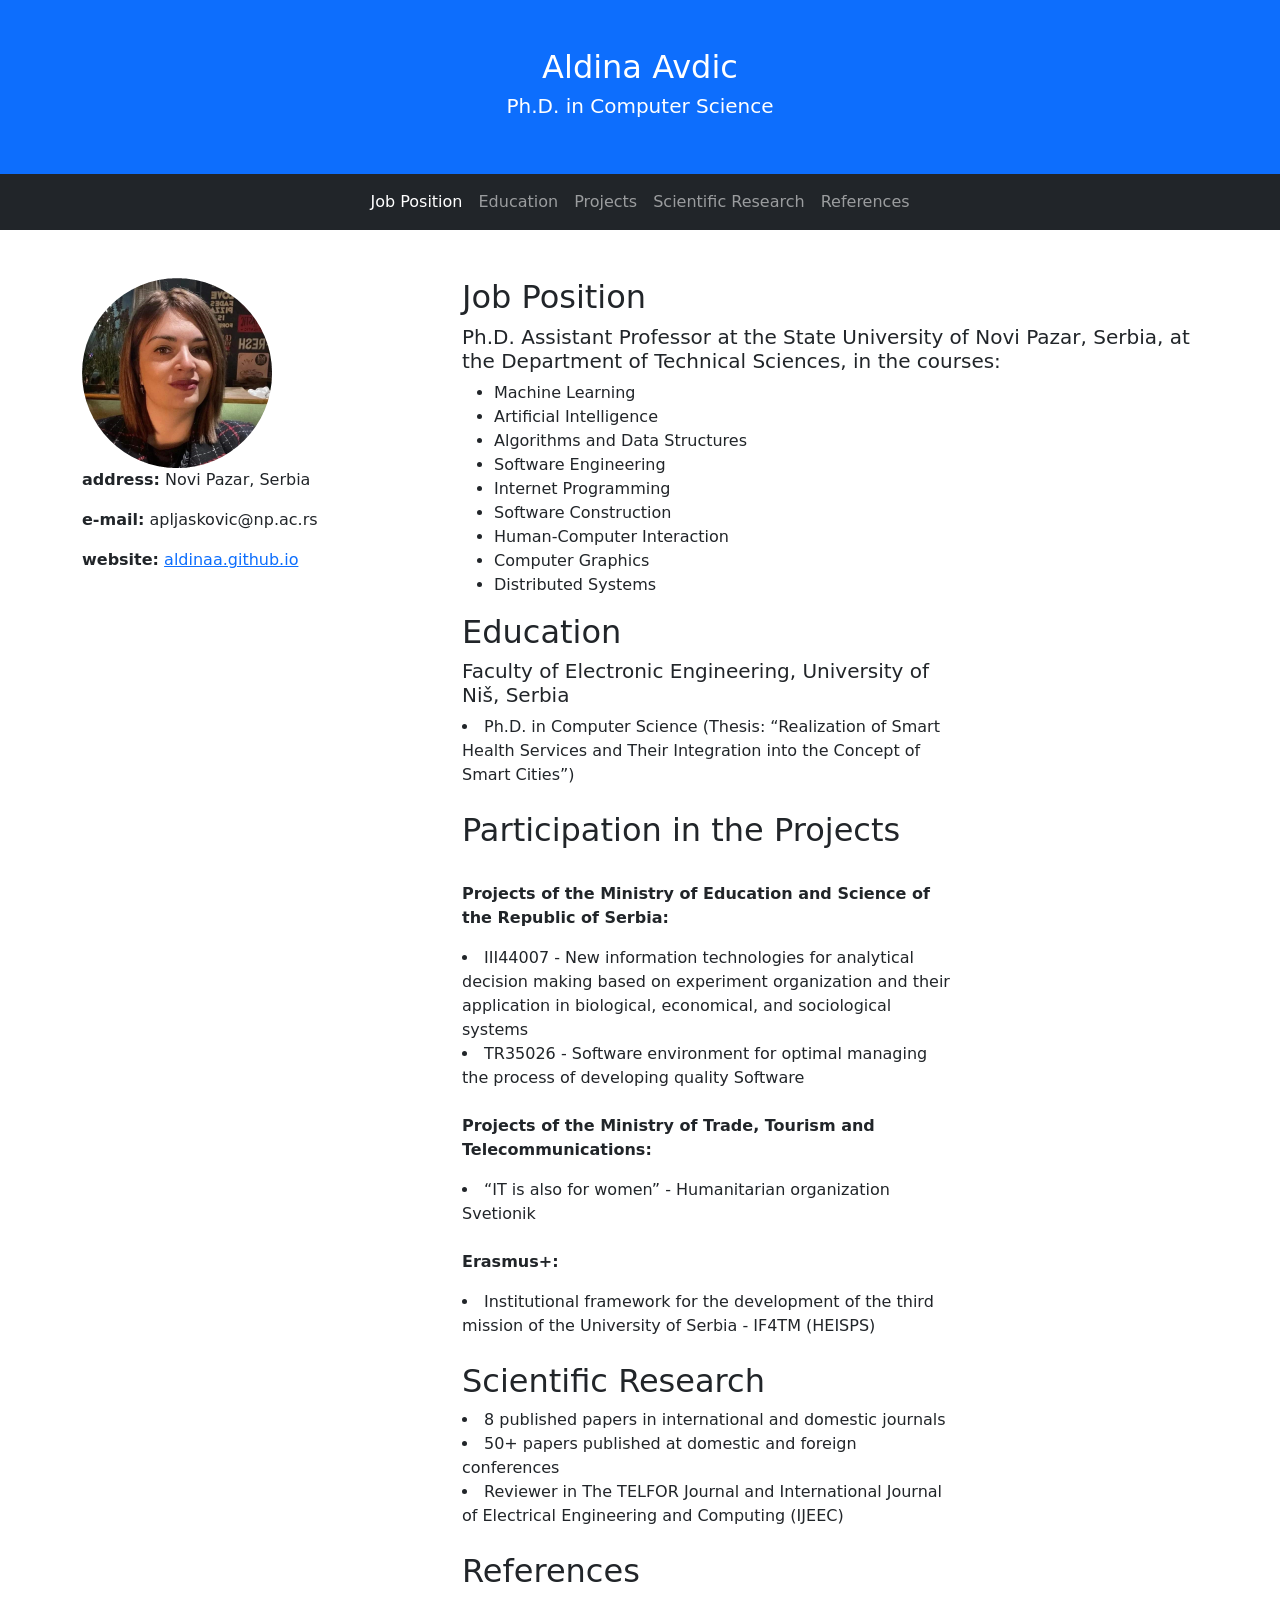
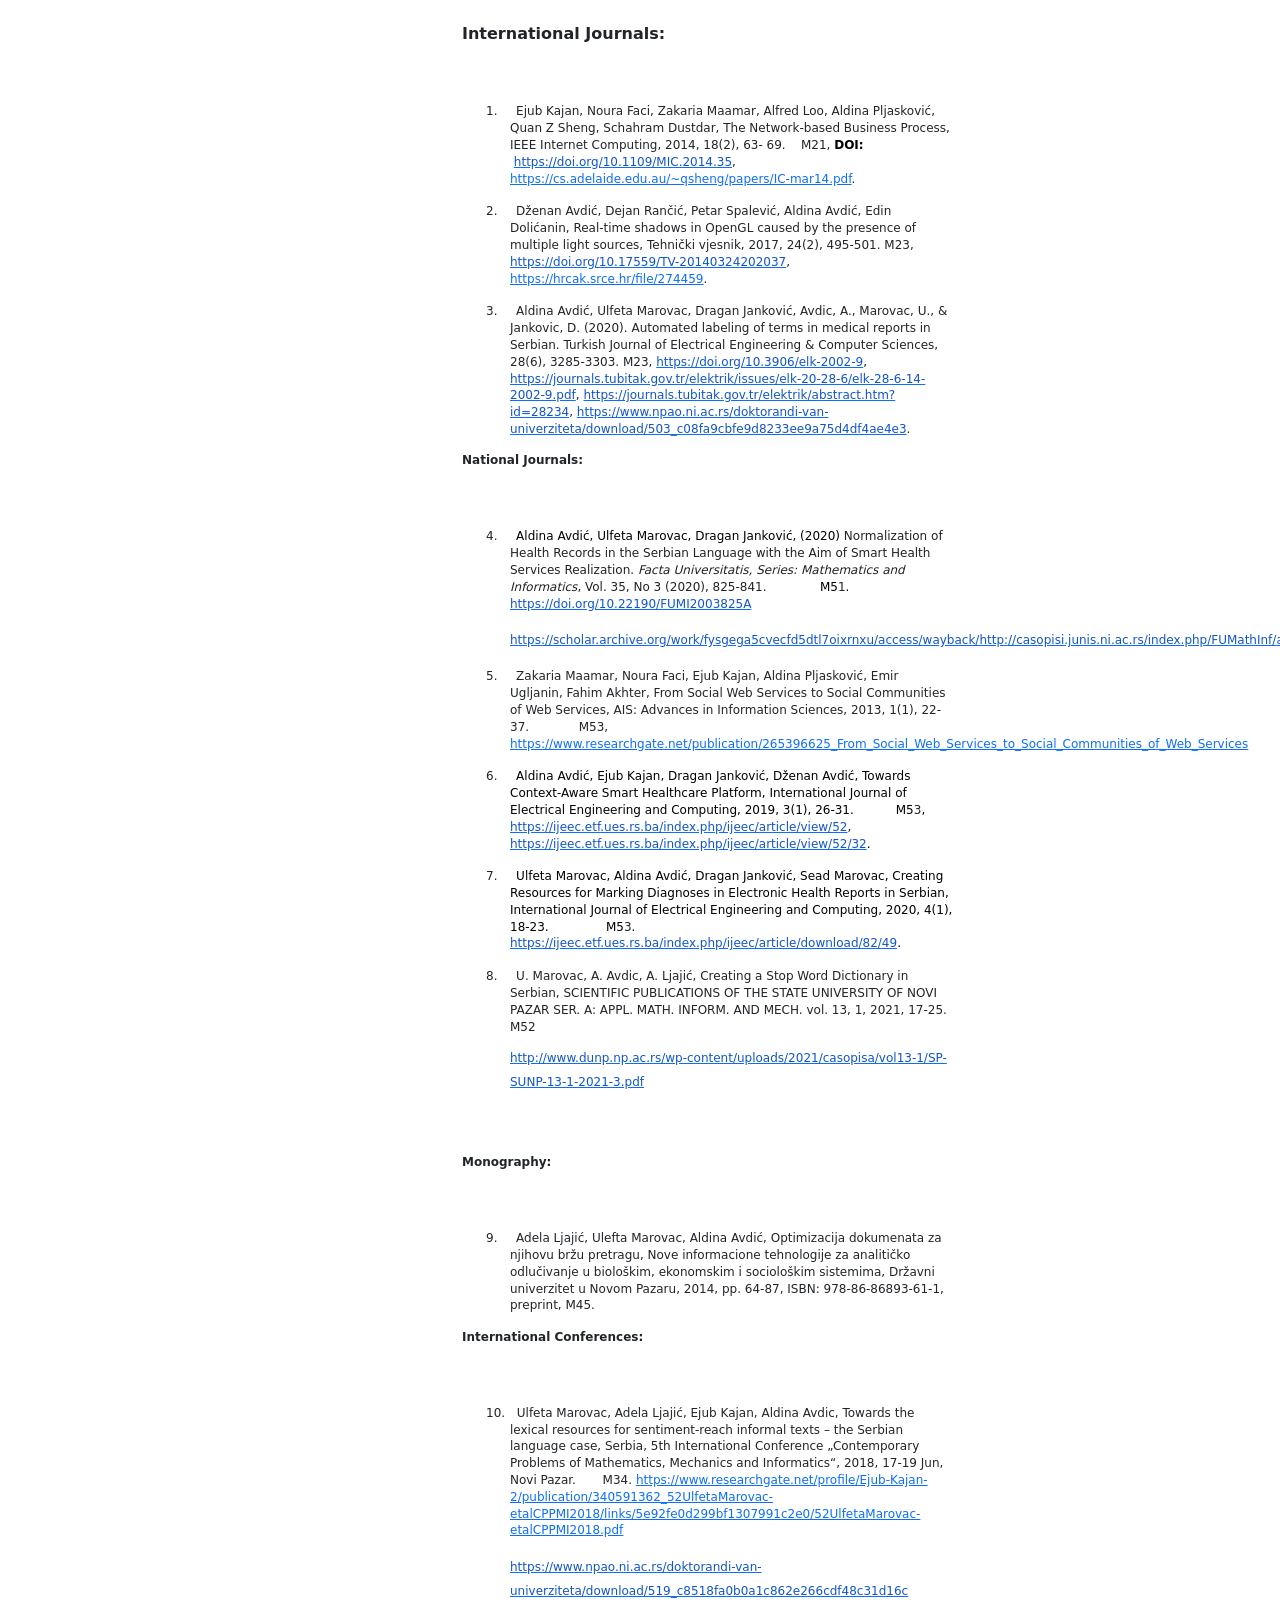
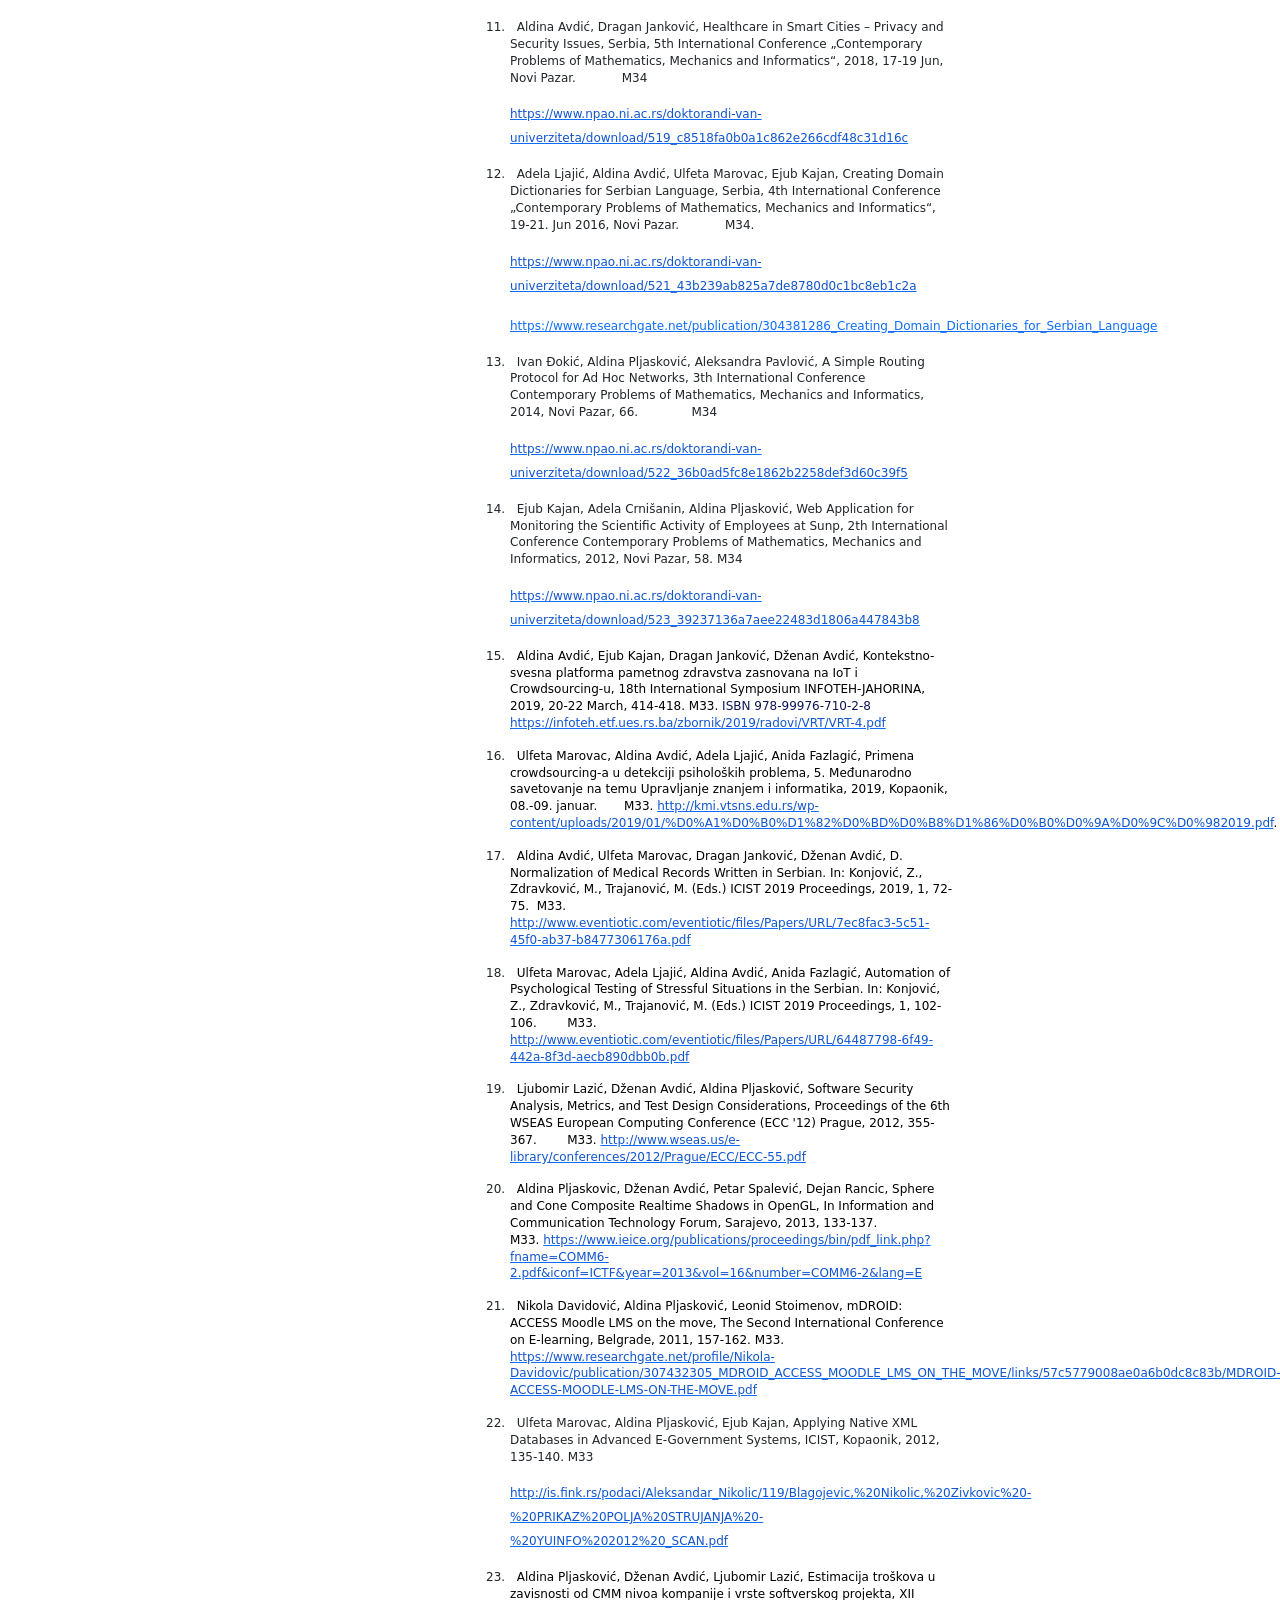
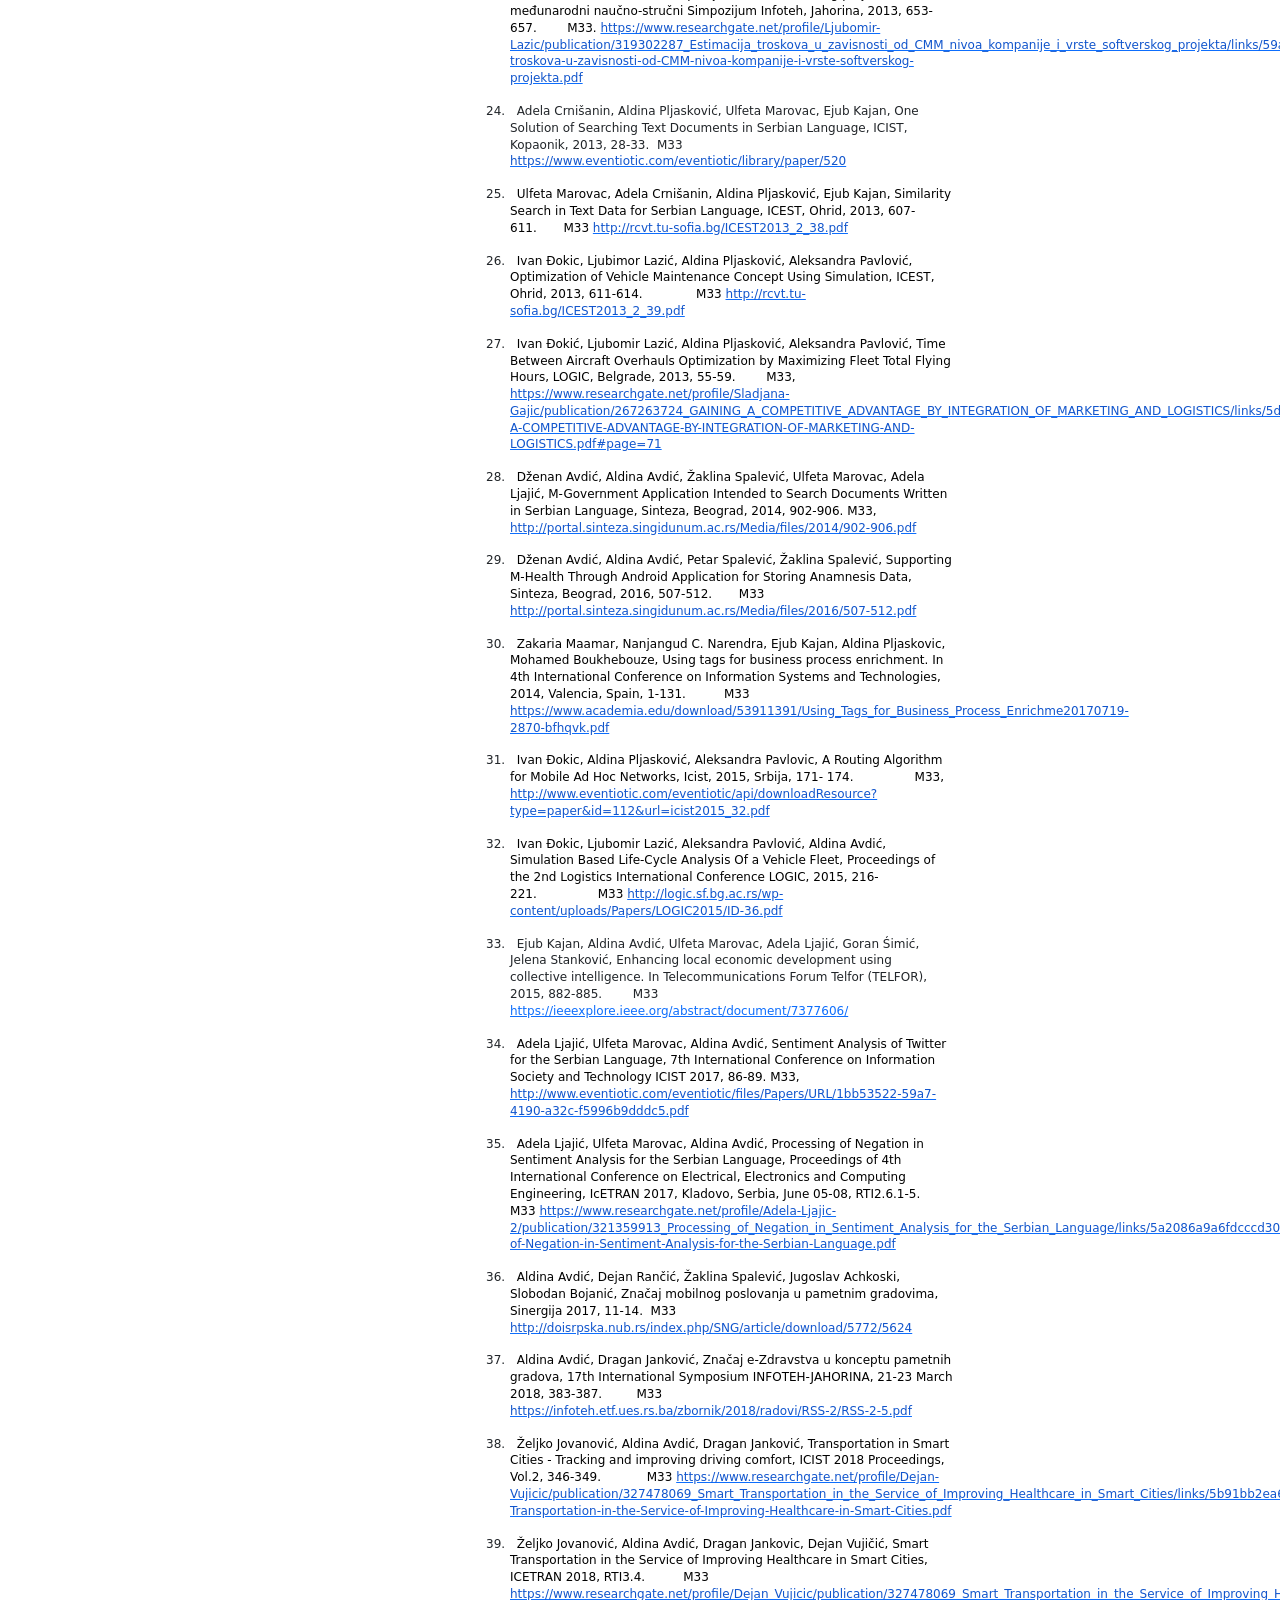
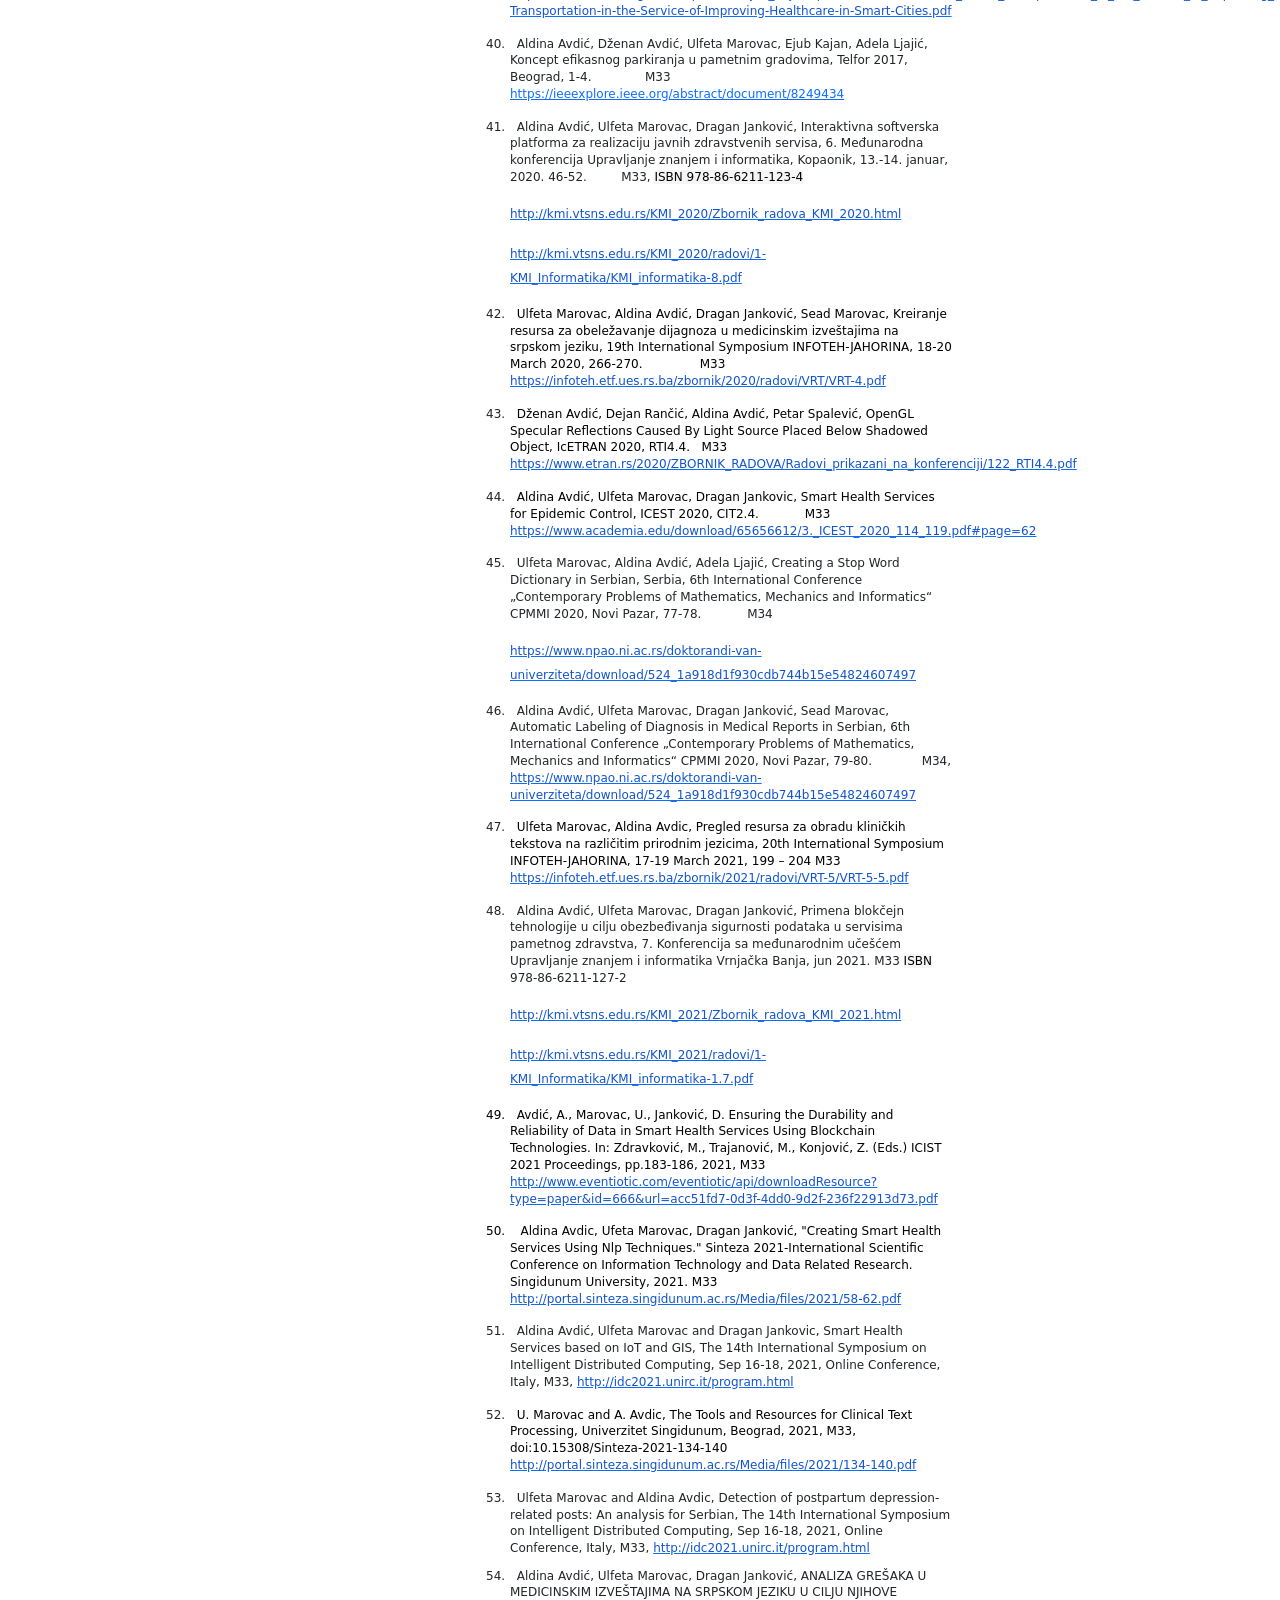
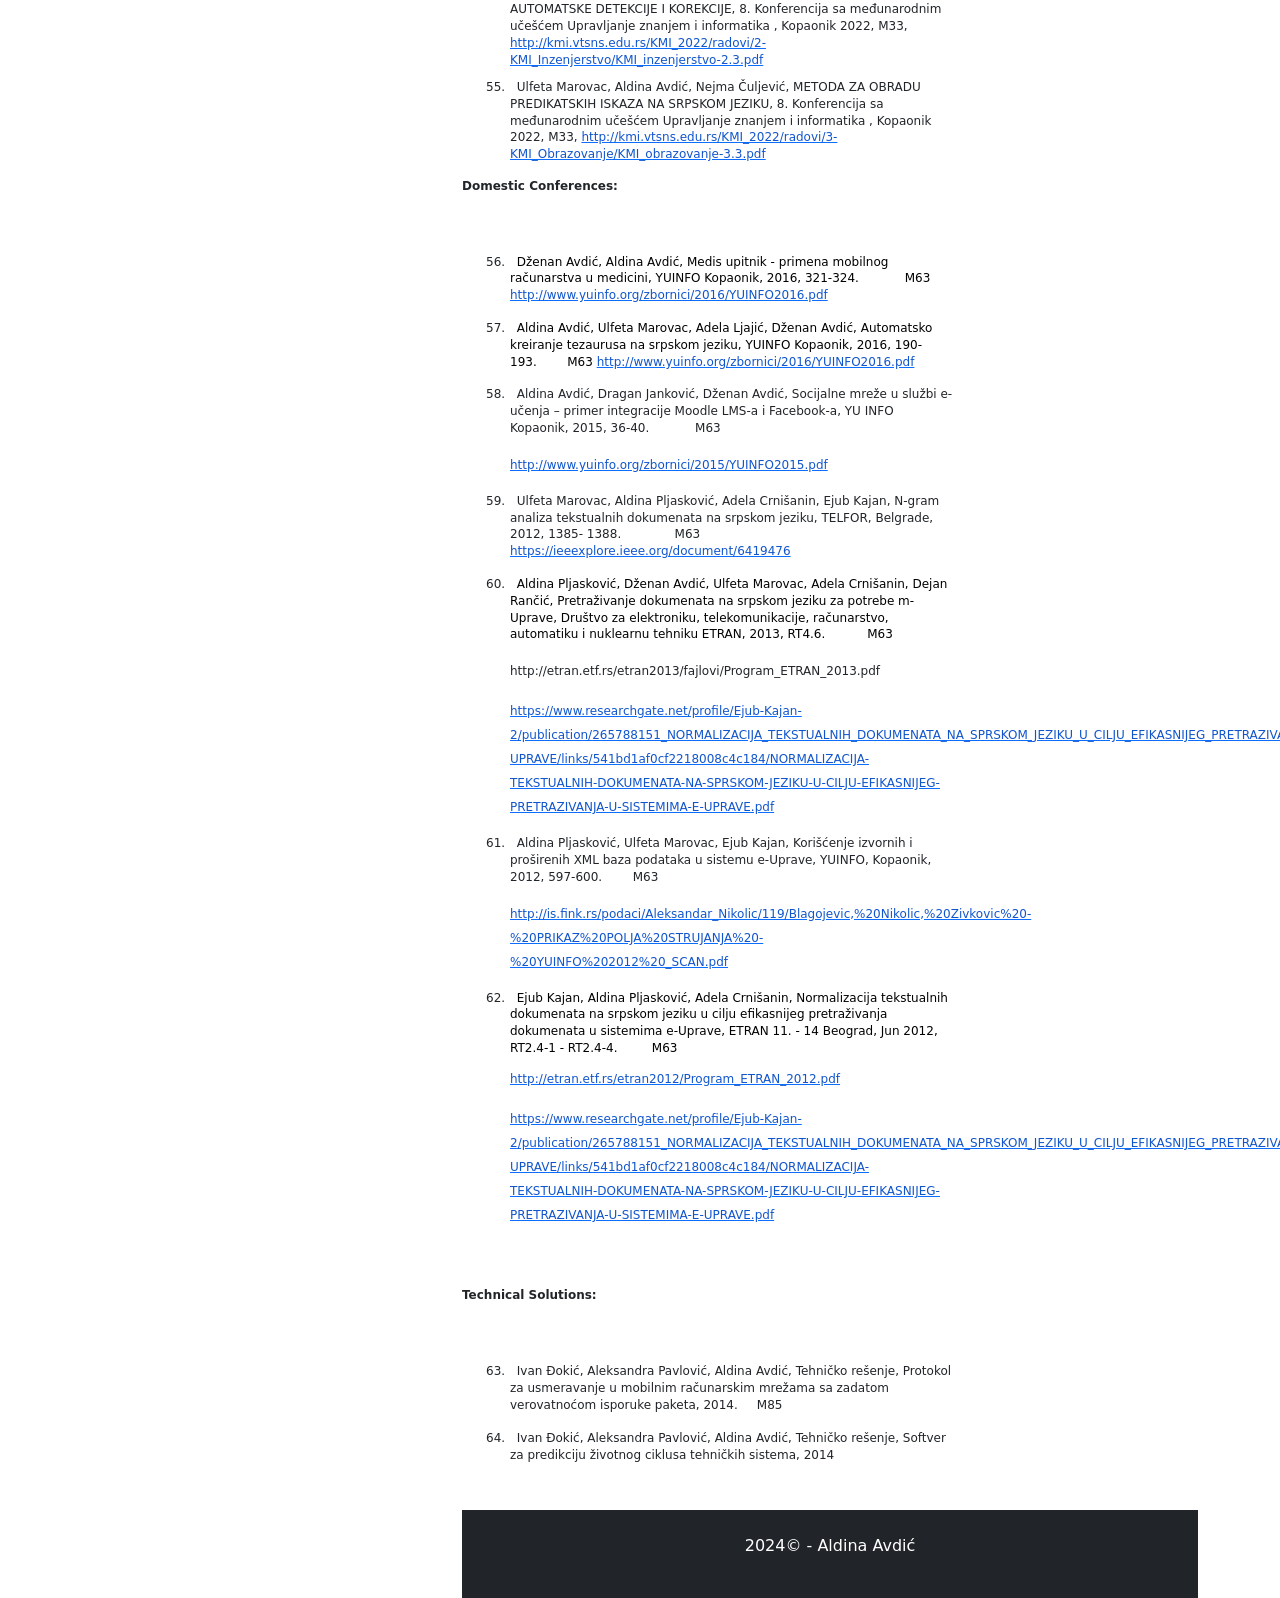
==== commit 012487d5: "Update index.html" ====
--- a/index.html
+++ b/index.html
@@ -105,7 +105,7 @@
     </div>
     <div class="col-sm-8">
       <h2>Job Position</h2>
-      <h5>Ph.D. Teaching Assistant at the State University of Novi Pazar, Serbia, at the Department of Technical Sciences, in the courses:</h5>
+      <h5>Ph.D. Assistant Professor at the State University of Novi Pazar, Serbia, at the Department of Technical Sciences, in the courses:</h5>
 	  
       <div >
 	  <ul>
@@ -962,7 +962,7 @@
       
 
 <div class="mt-5 p-4 bg-dark text-white text-center">
-  <p>2022© - Aldina Avdić</p>
+  <p>2024© - Aldina Avdić</p>
 </div>
 
 </body>
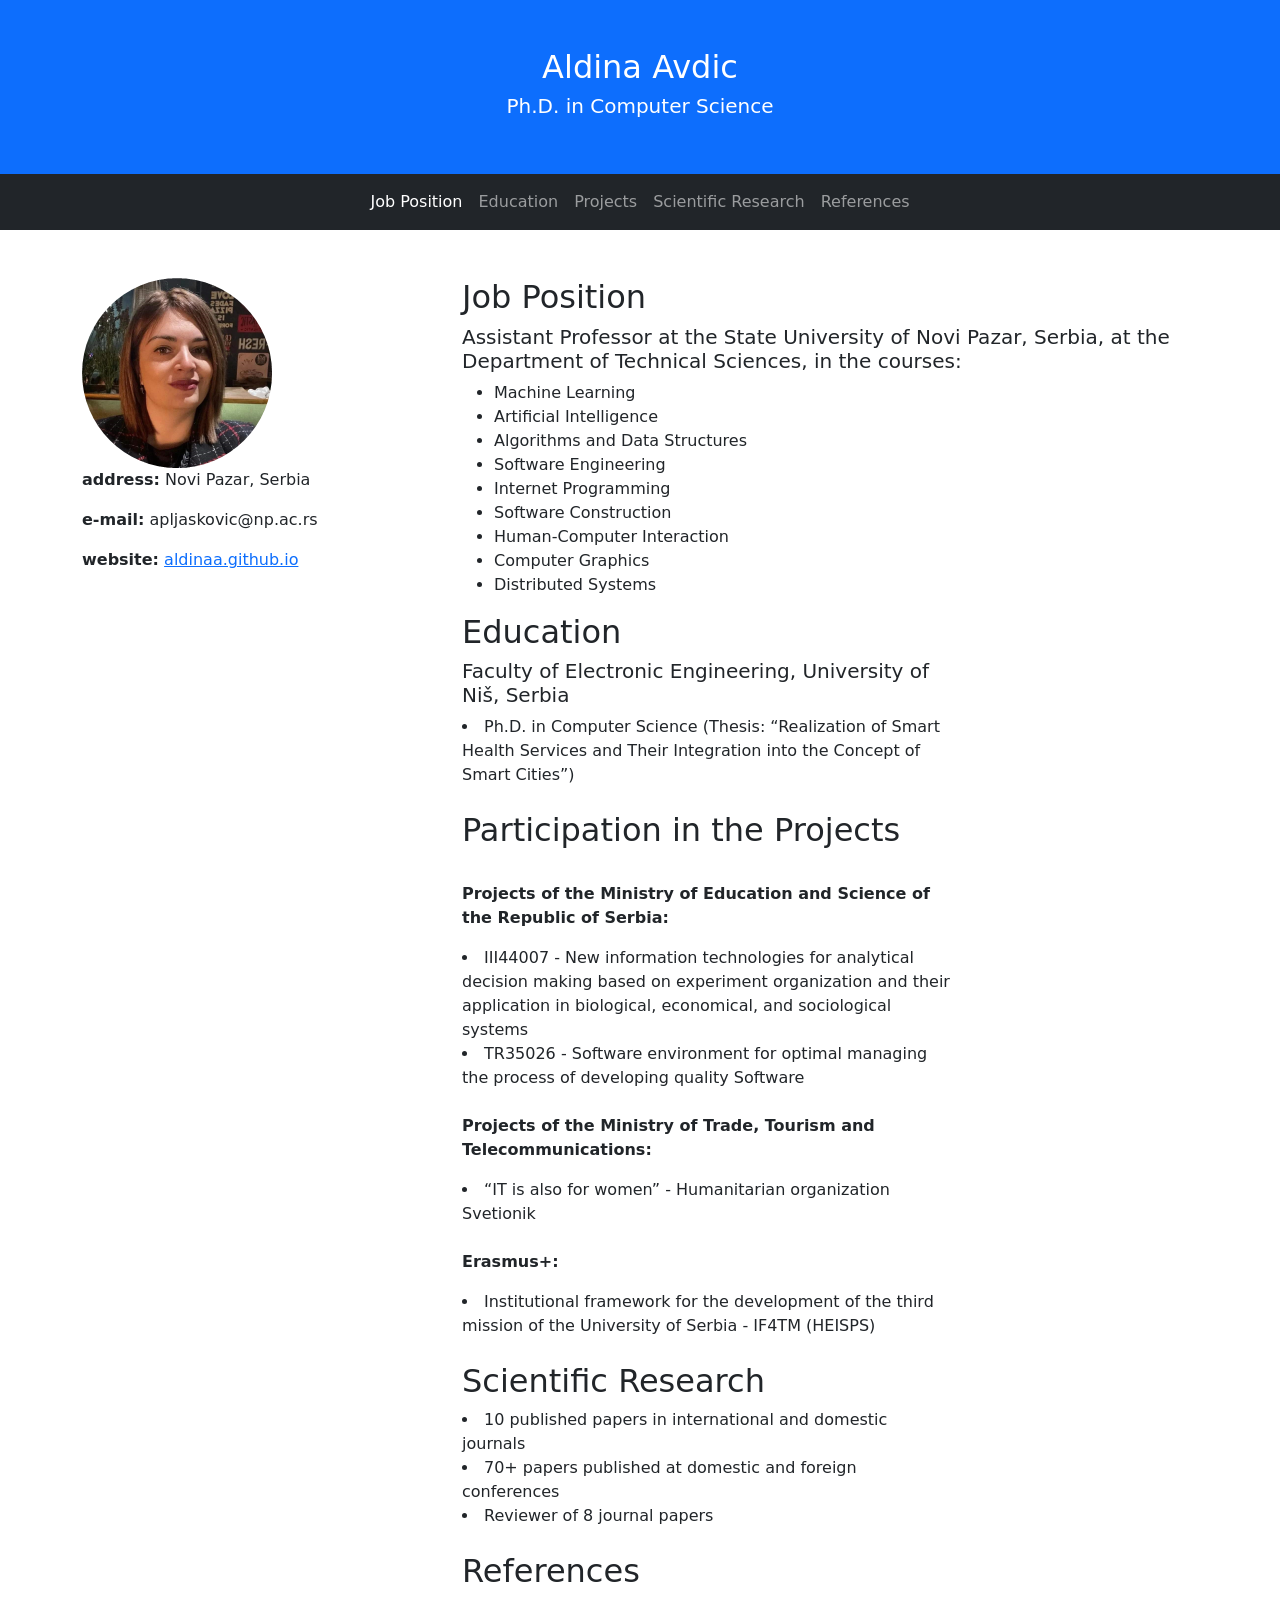
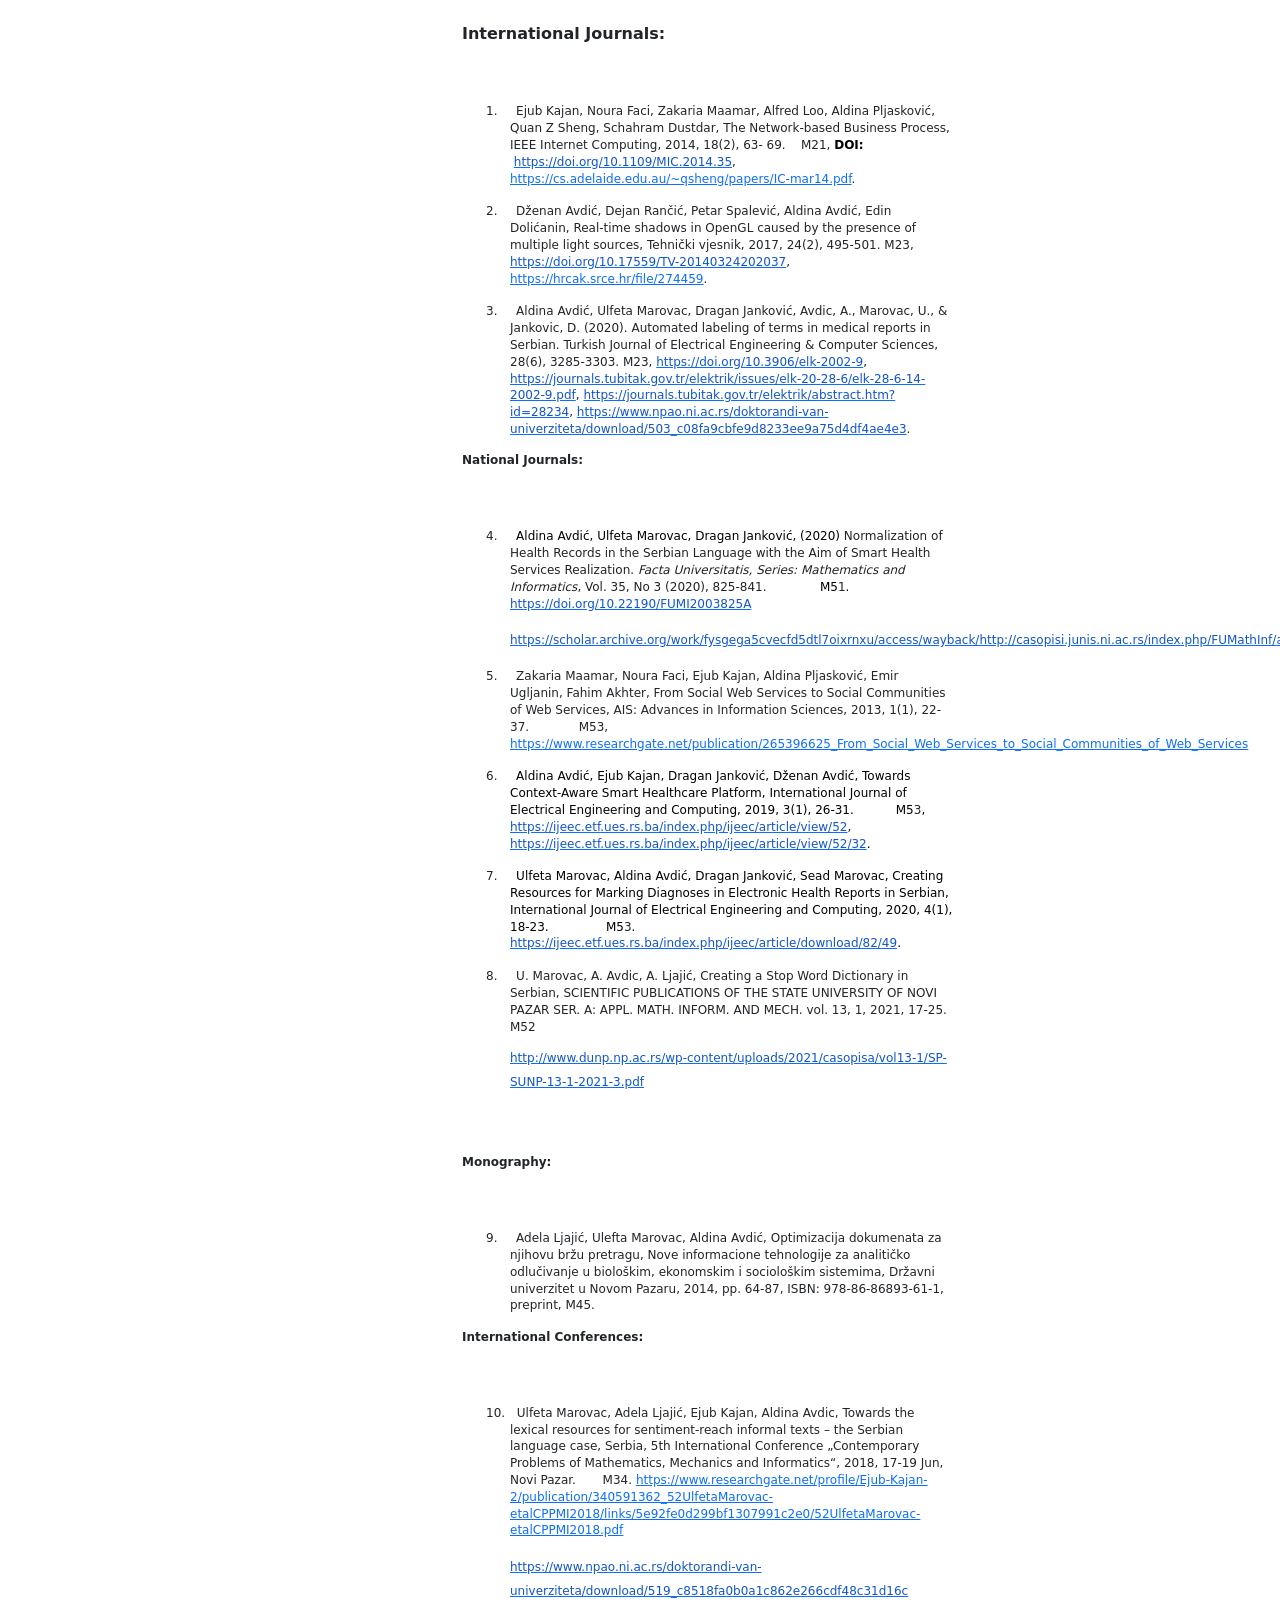
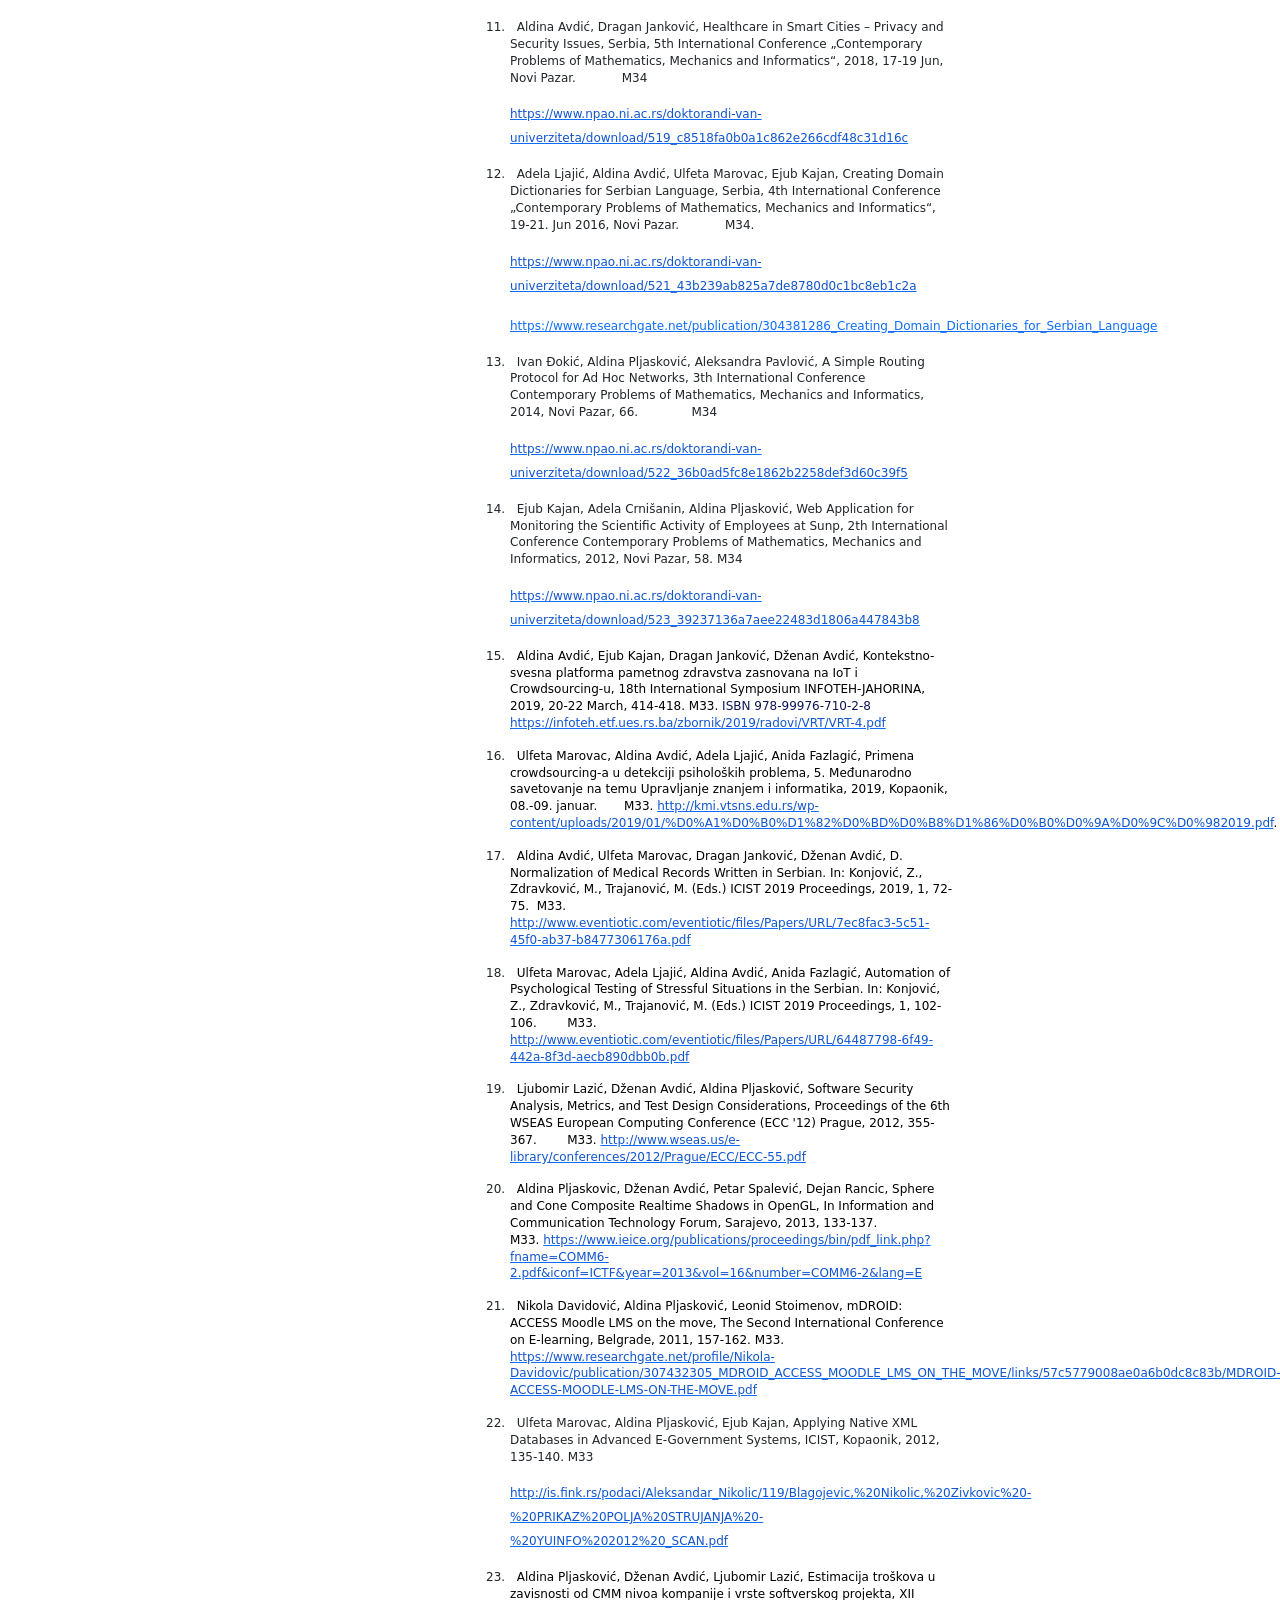
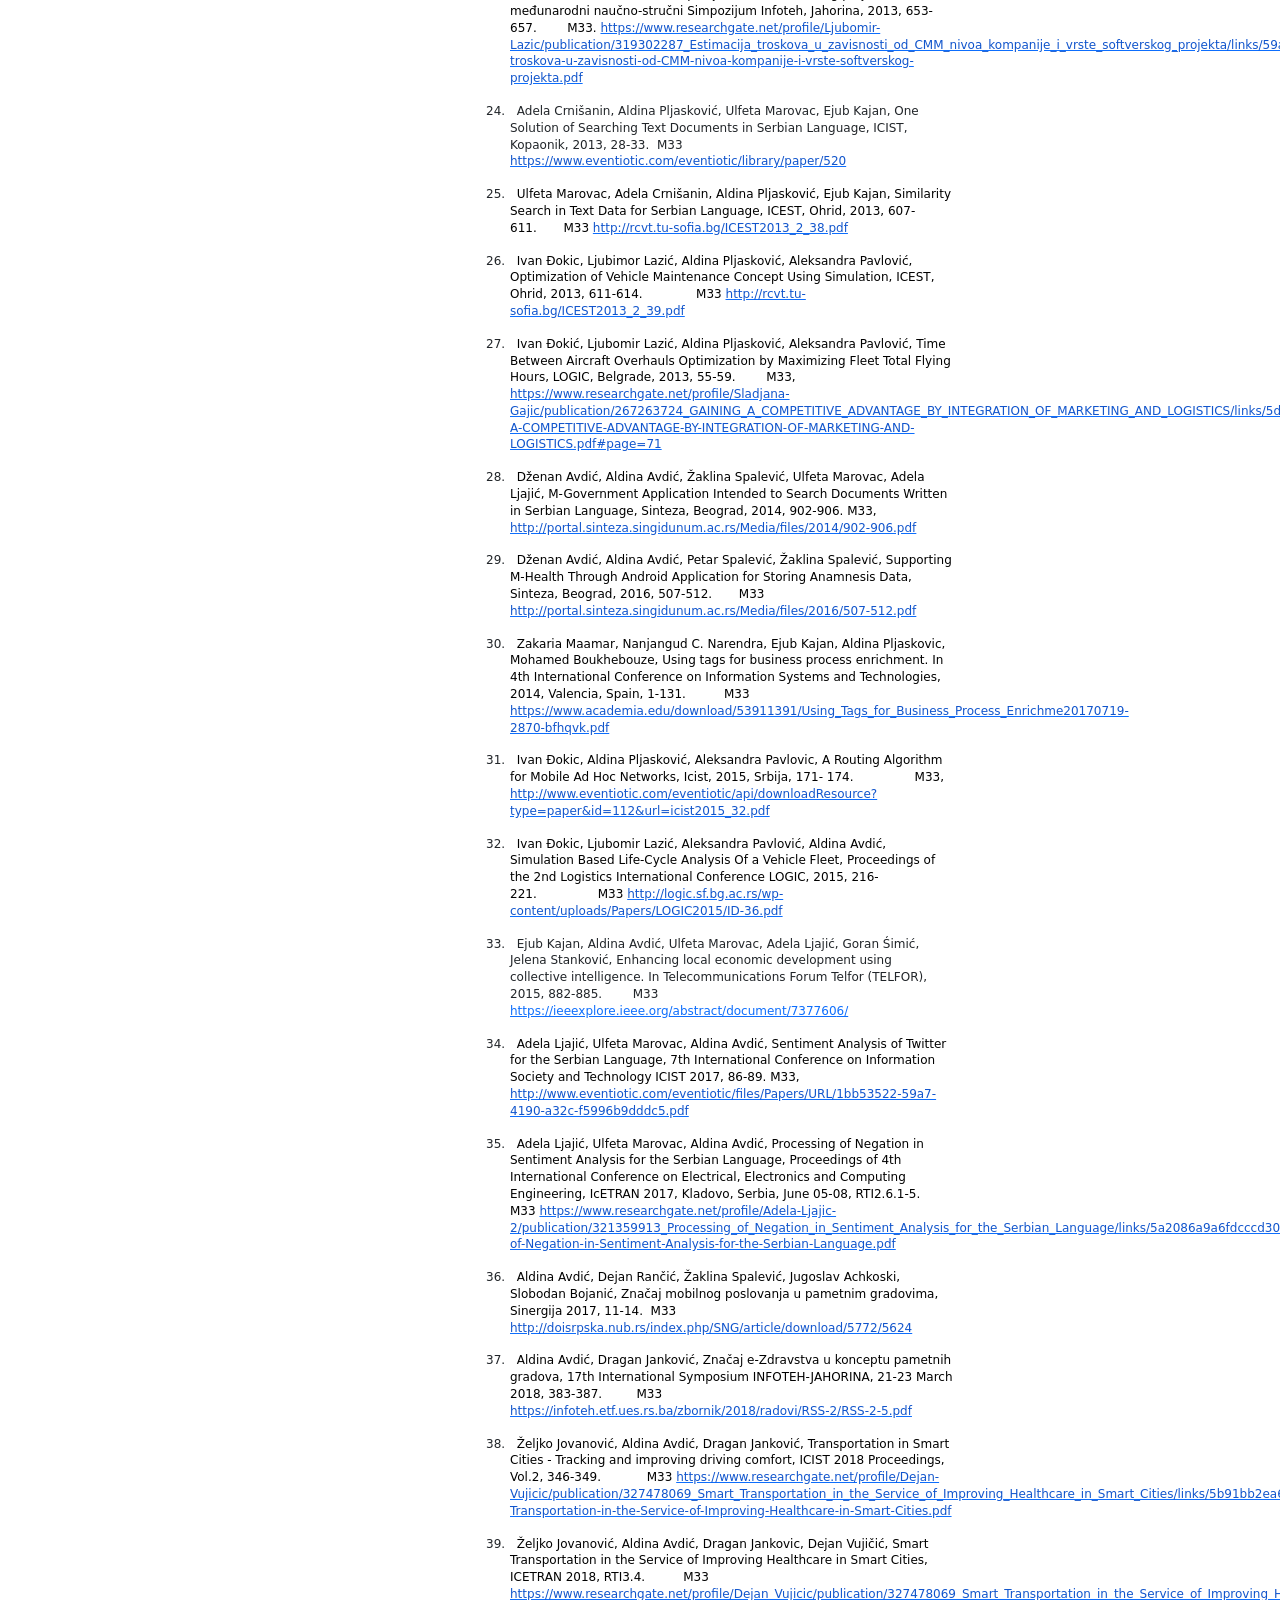
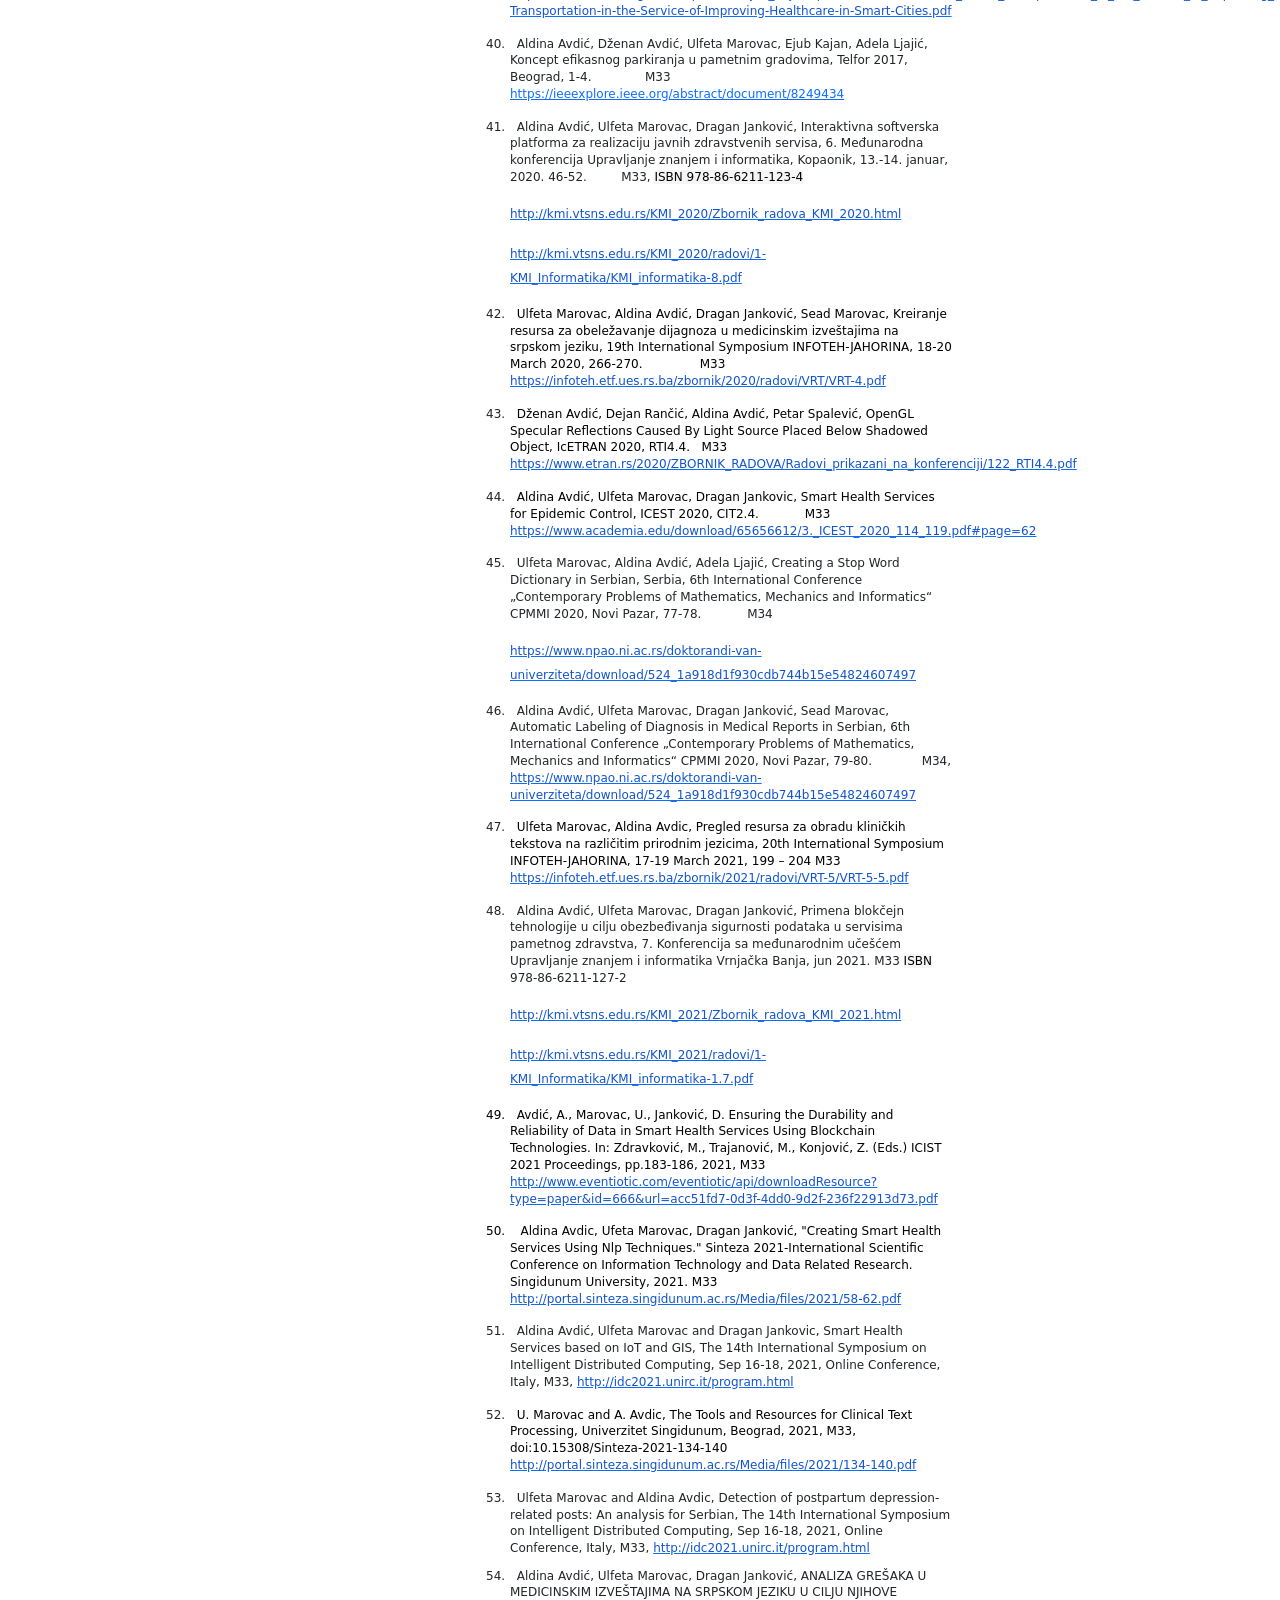
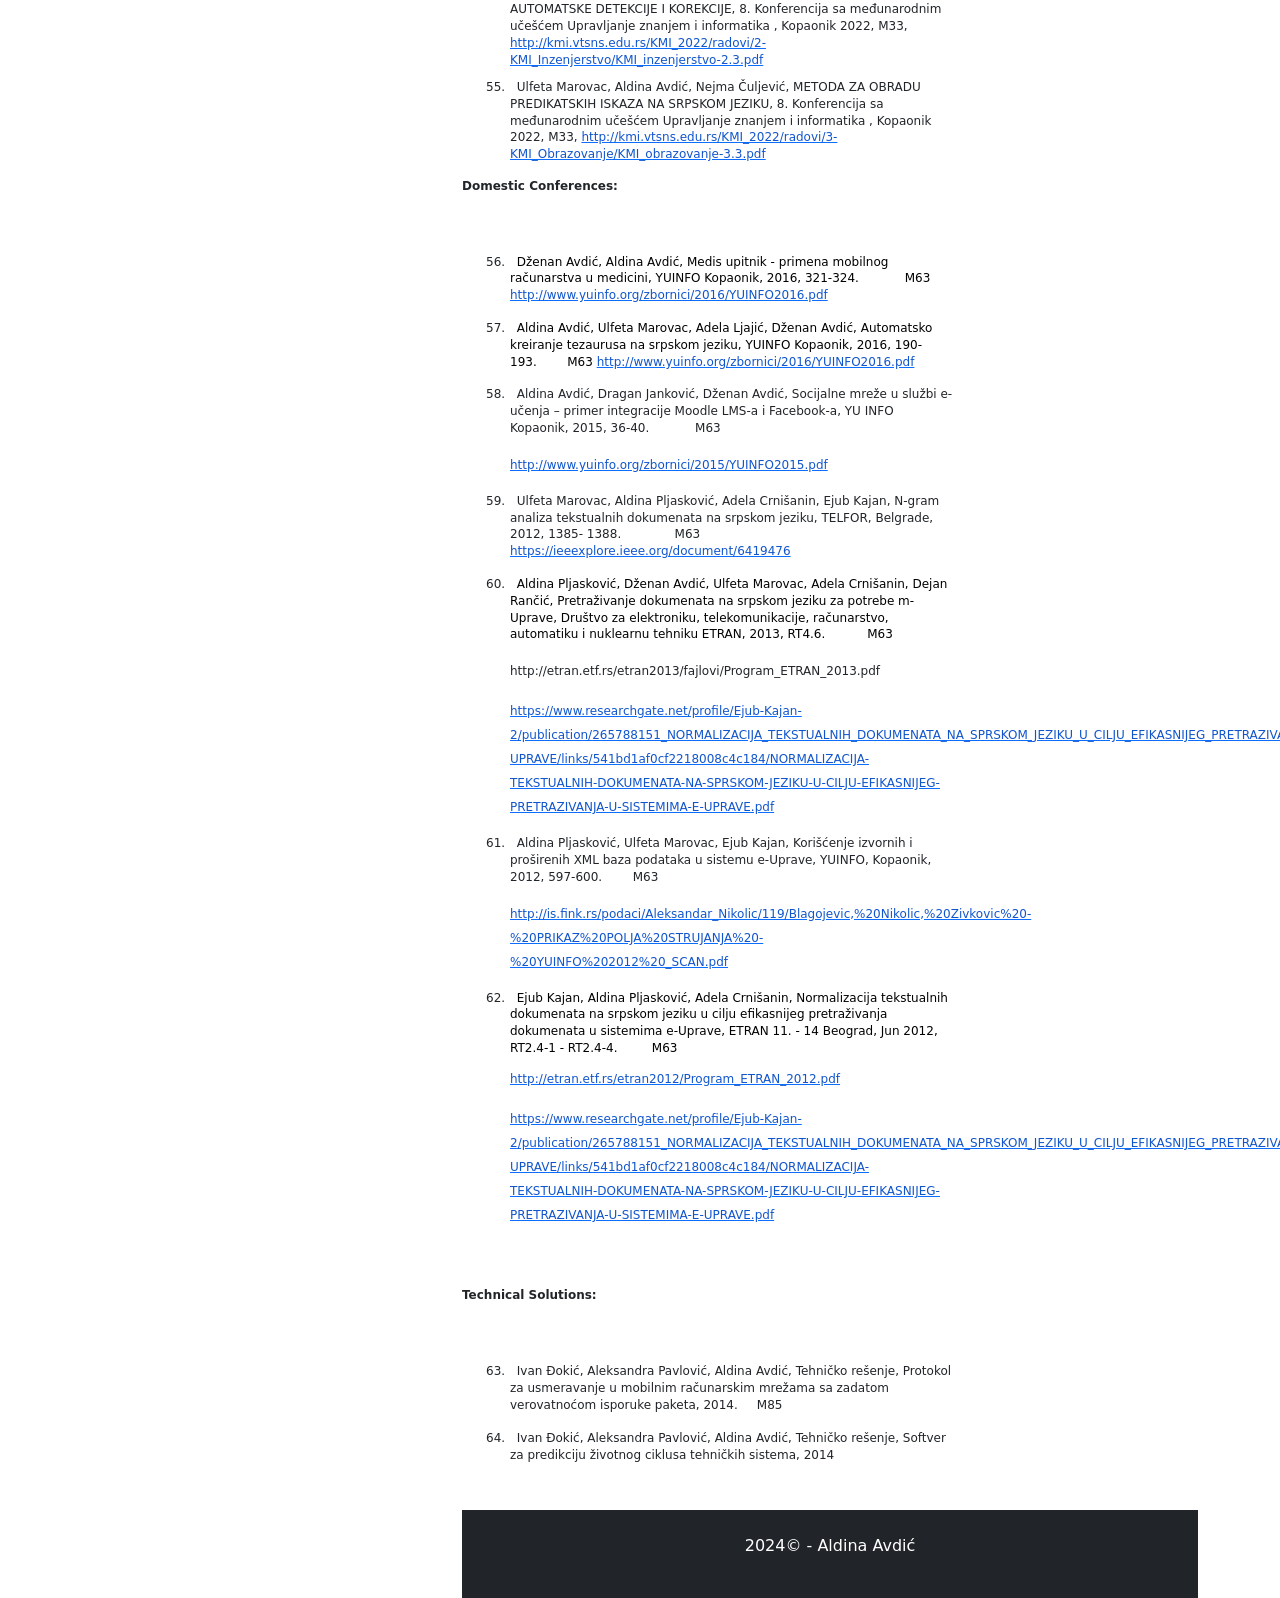
==== commit e6abe8d1: "Update index.html" ====
--- a/index.html
+++ b/index.html
@@ -105,7 +105,7 @@
     </div>
     <div class="col-sm-8">
       <h2>Job Position</h2>
-      <h5>Ph.D. Assistant Professor at the State University of Novi Pazar, Serbia, at the Department of Technical Sciences, in the courses:</h5>
+      <h5>Assistant Professor at the State University of Novi Pazar, Serbia, at the Department of Technical Sciences, in the courses:</h5>
 	  
       <div >
 	  <ul>
@@ -150,12 +150,11 @@
  <br/>
  <div id="sci">
  <h2>Scientific Research</h2>
- <li>8 published papers in international and
+ <li>10 published papers in international and
   domestic journals</li>
-  <li>50+ papers published at domestic and foreign
+  <li>70+ papers published at domestic and foreign
   conferences </li>
-  <li>Reviewer in The TELFOR Journal and
-  International Journal of Electrical Engineering and Computing (IJEEC)</li>
+  <li>Reviewer of 8 journal papers</li>
   </div>
   <br/>
   
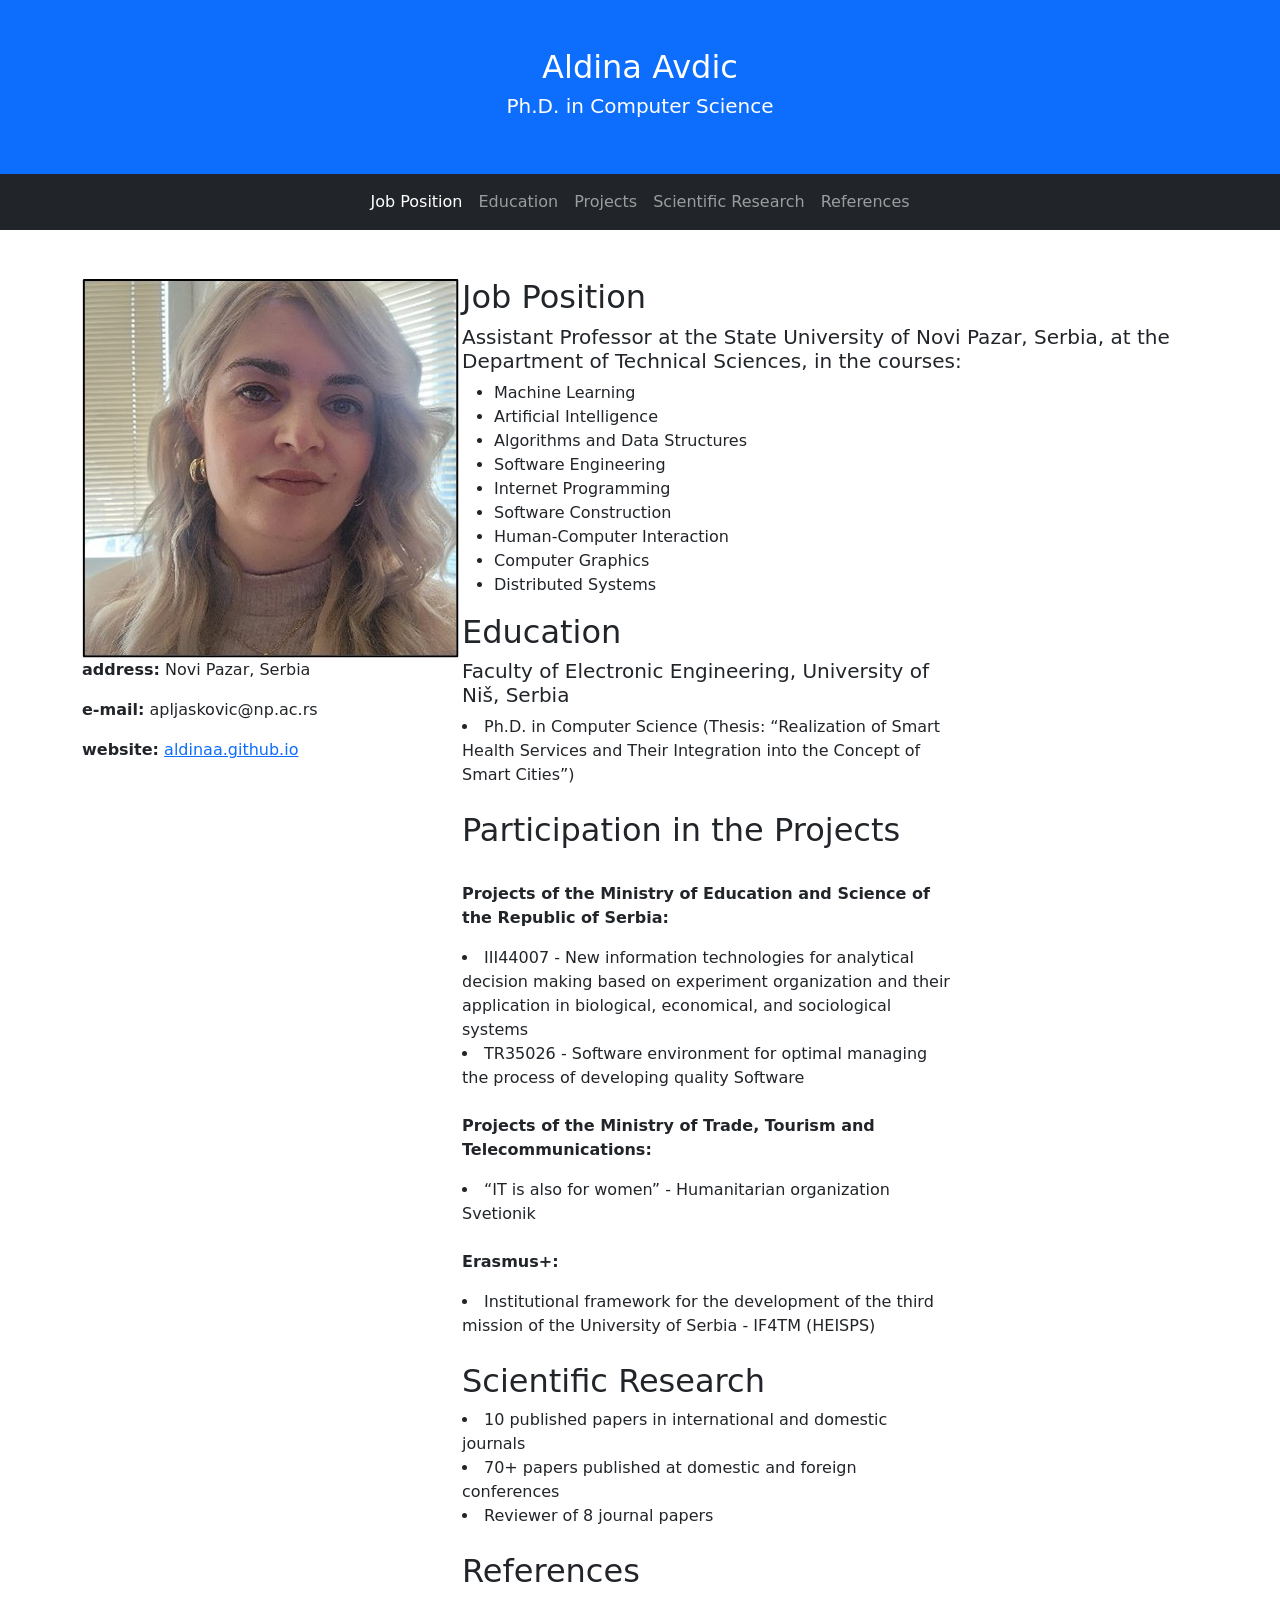
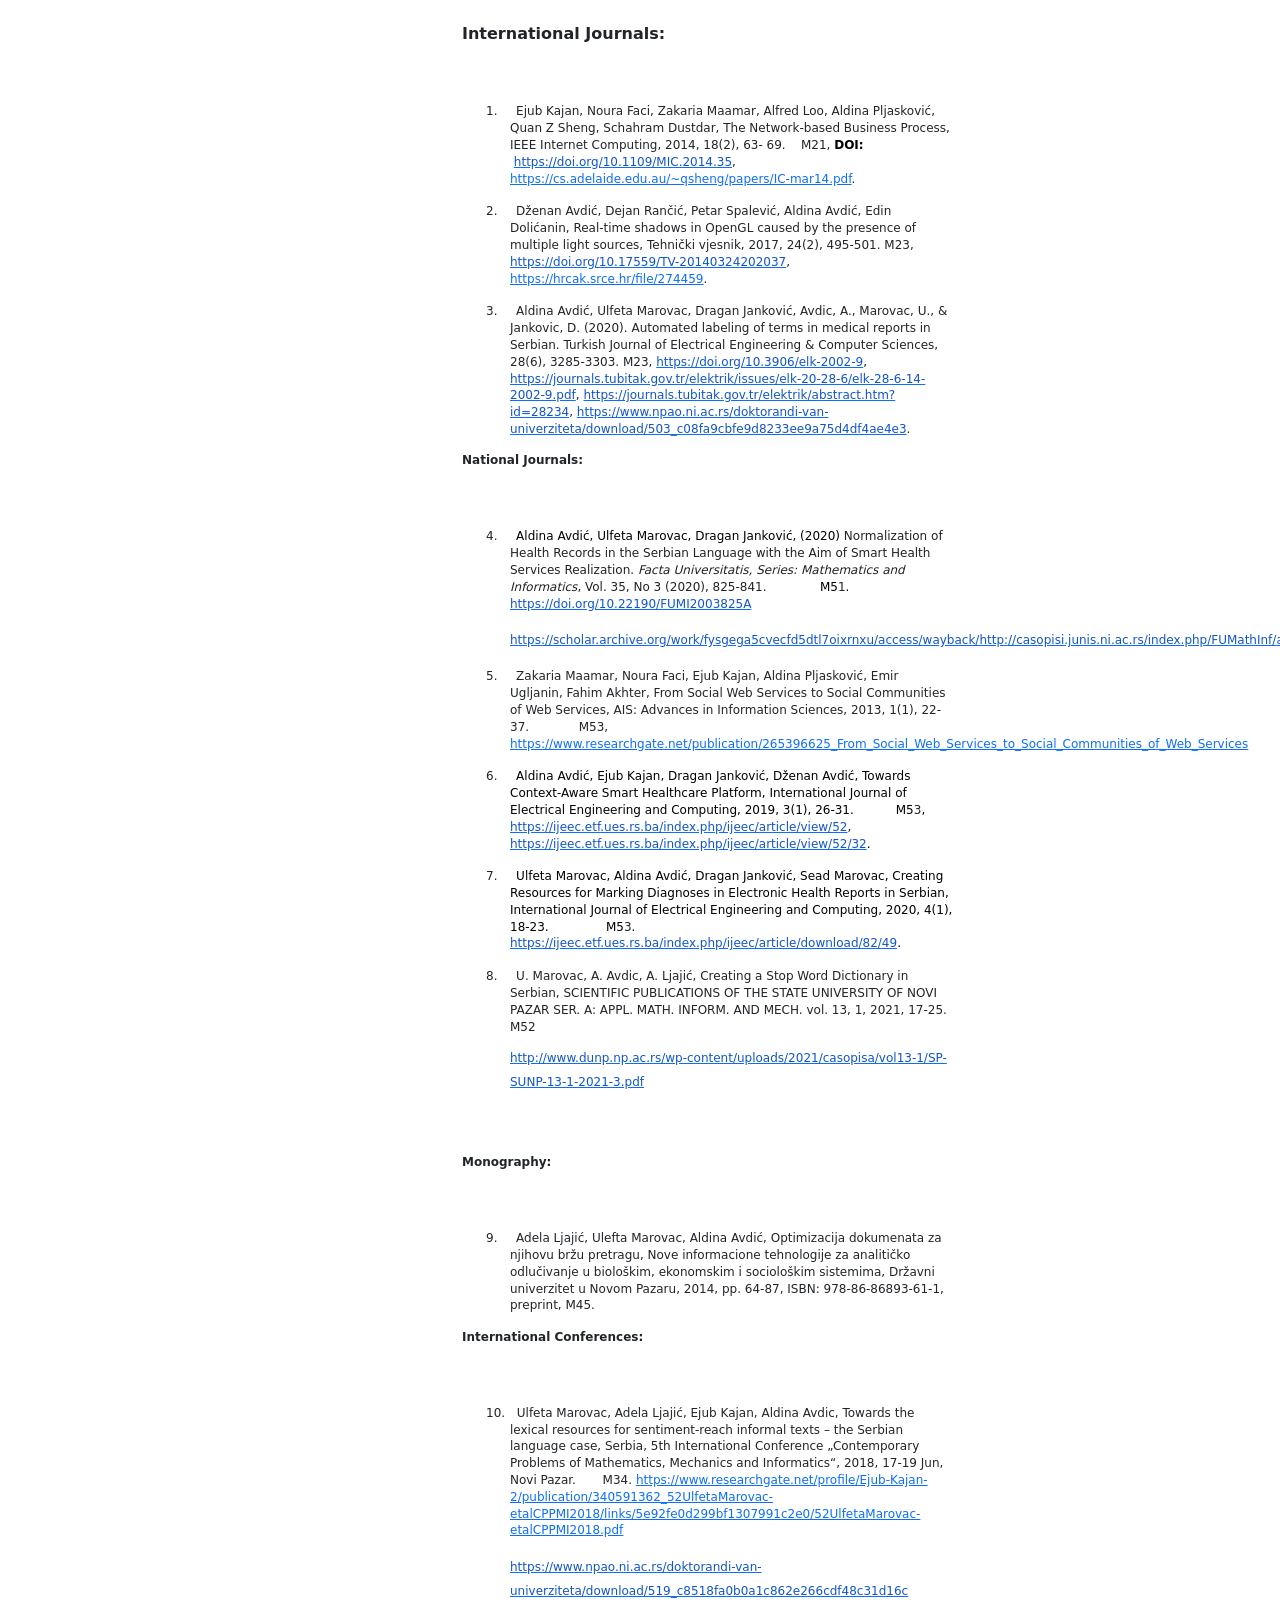
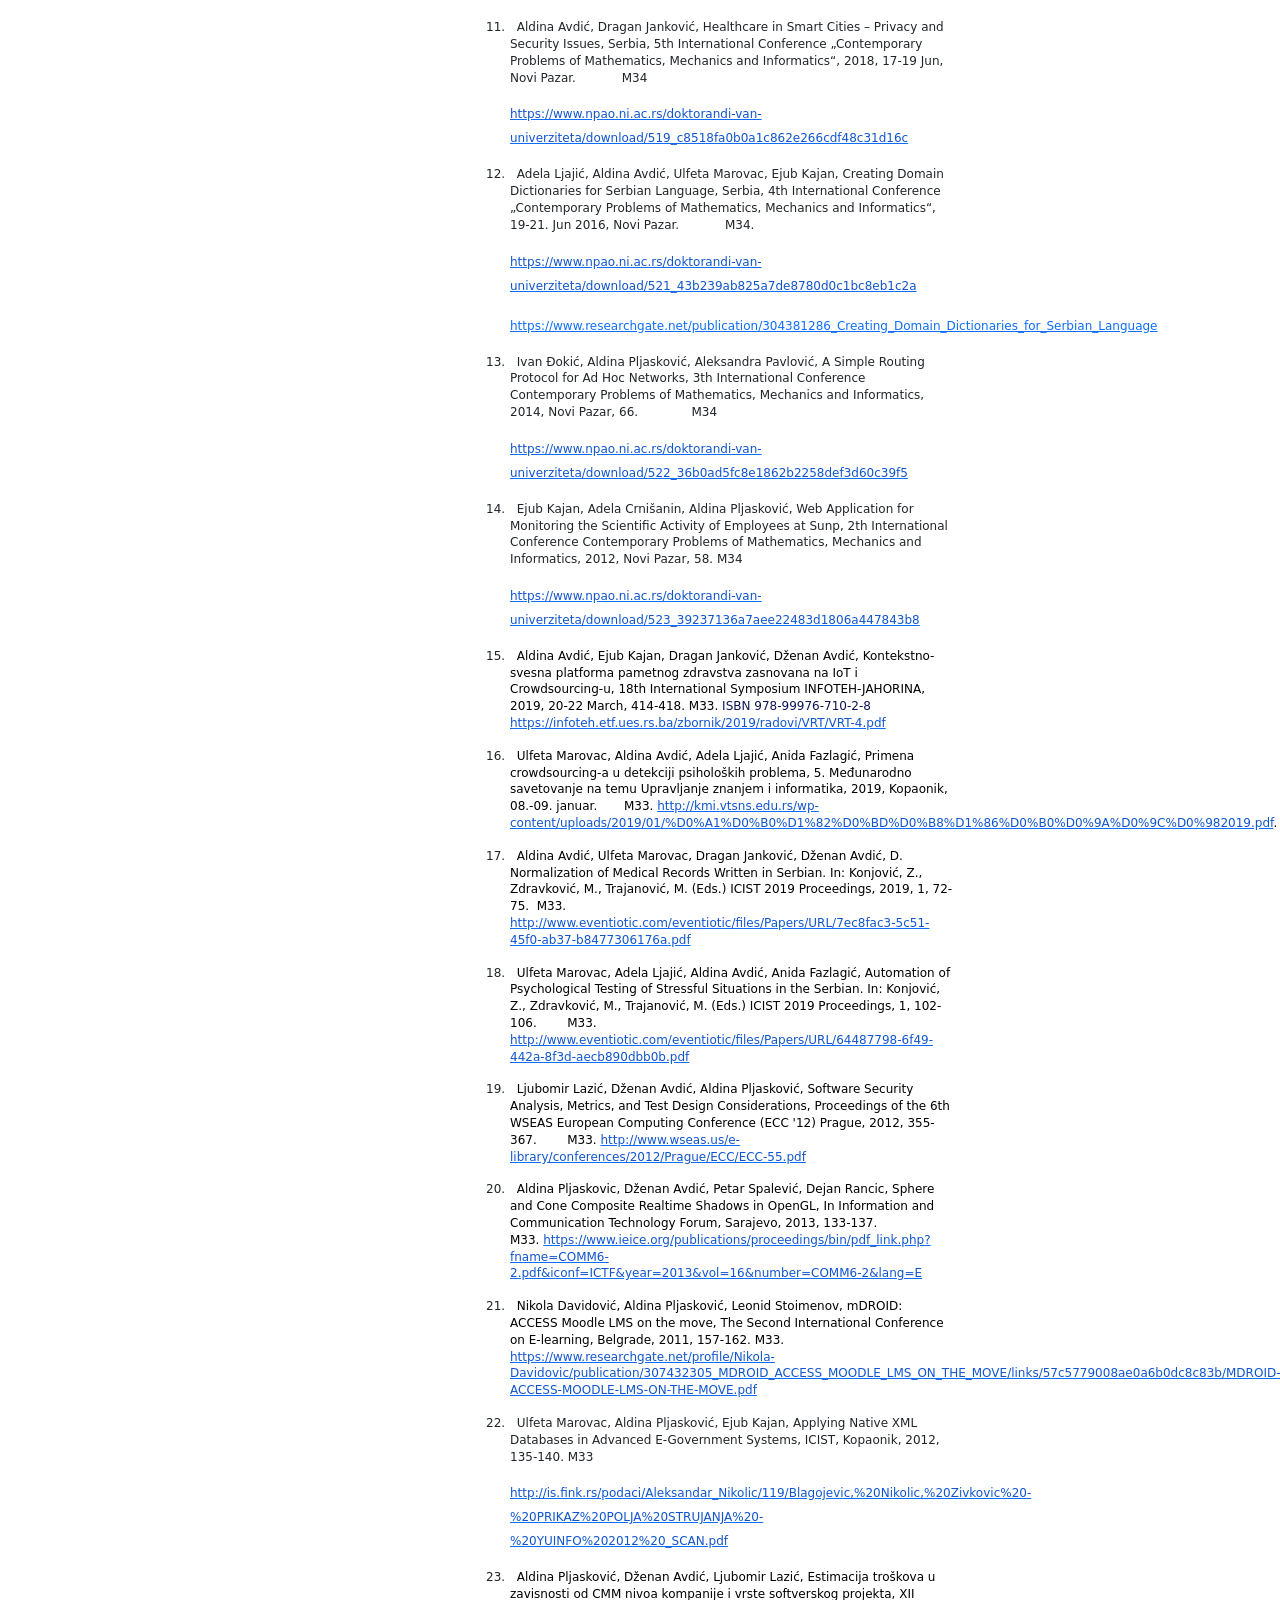
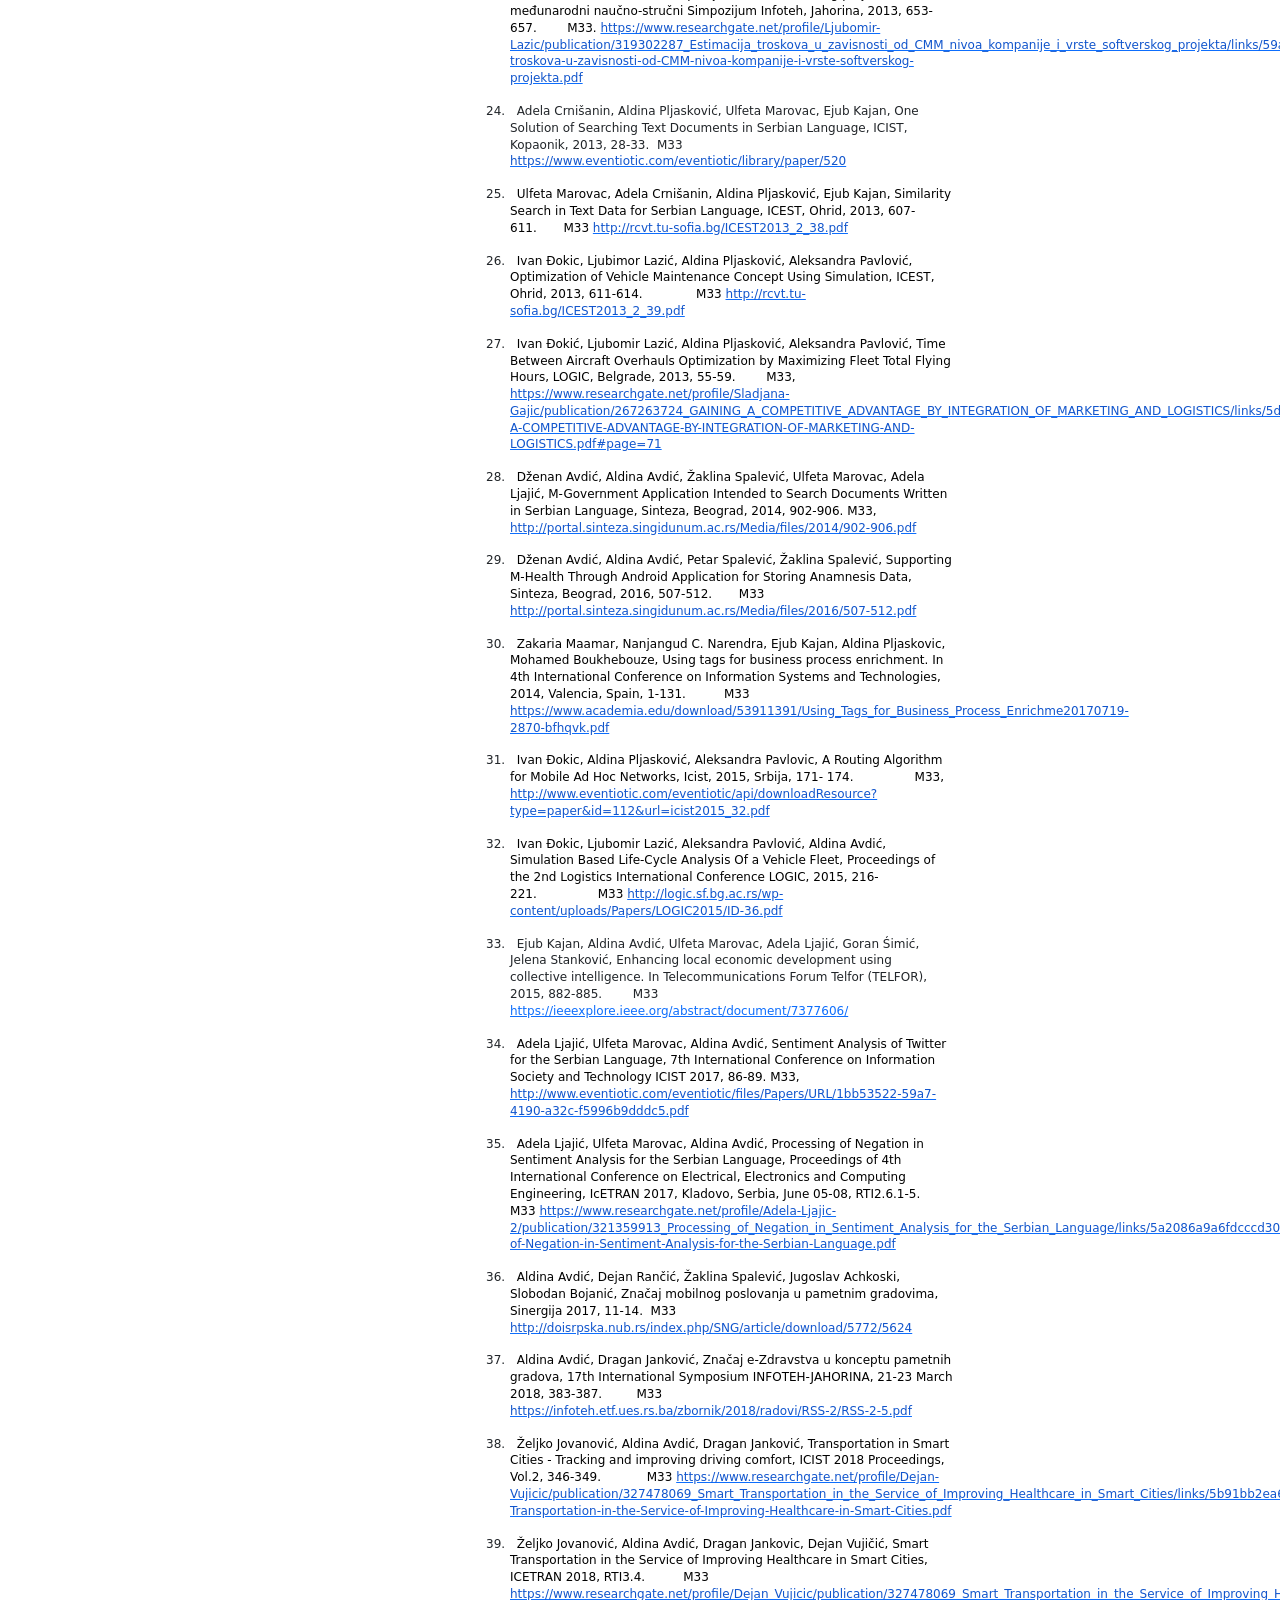
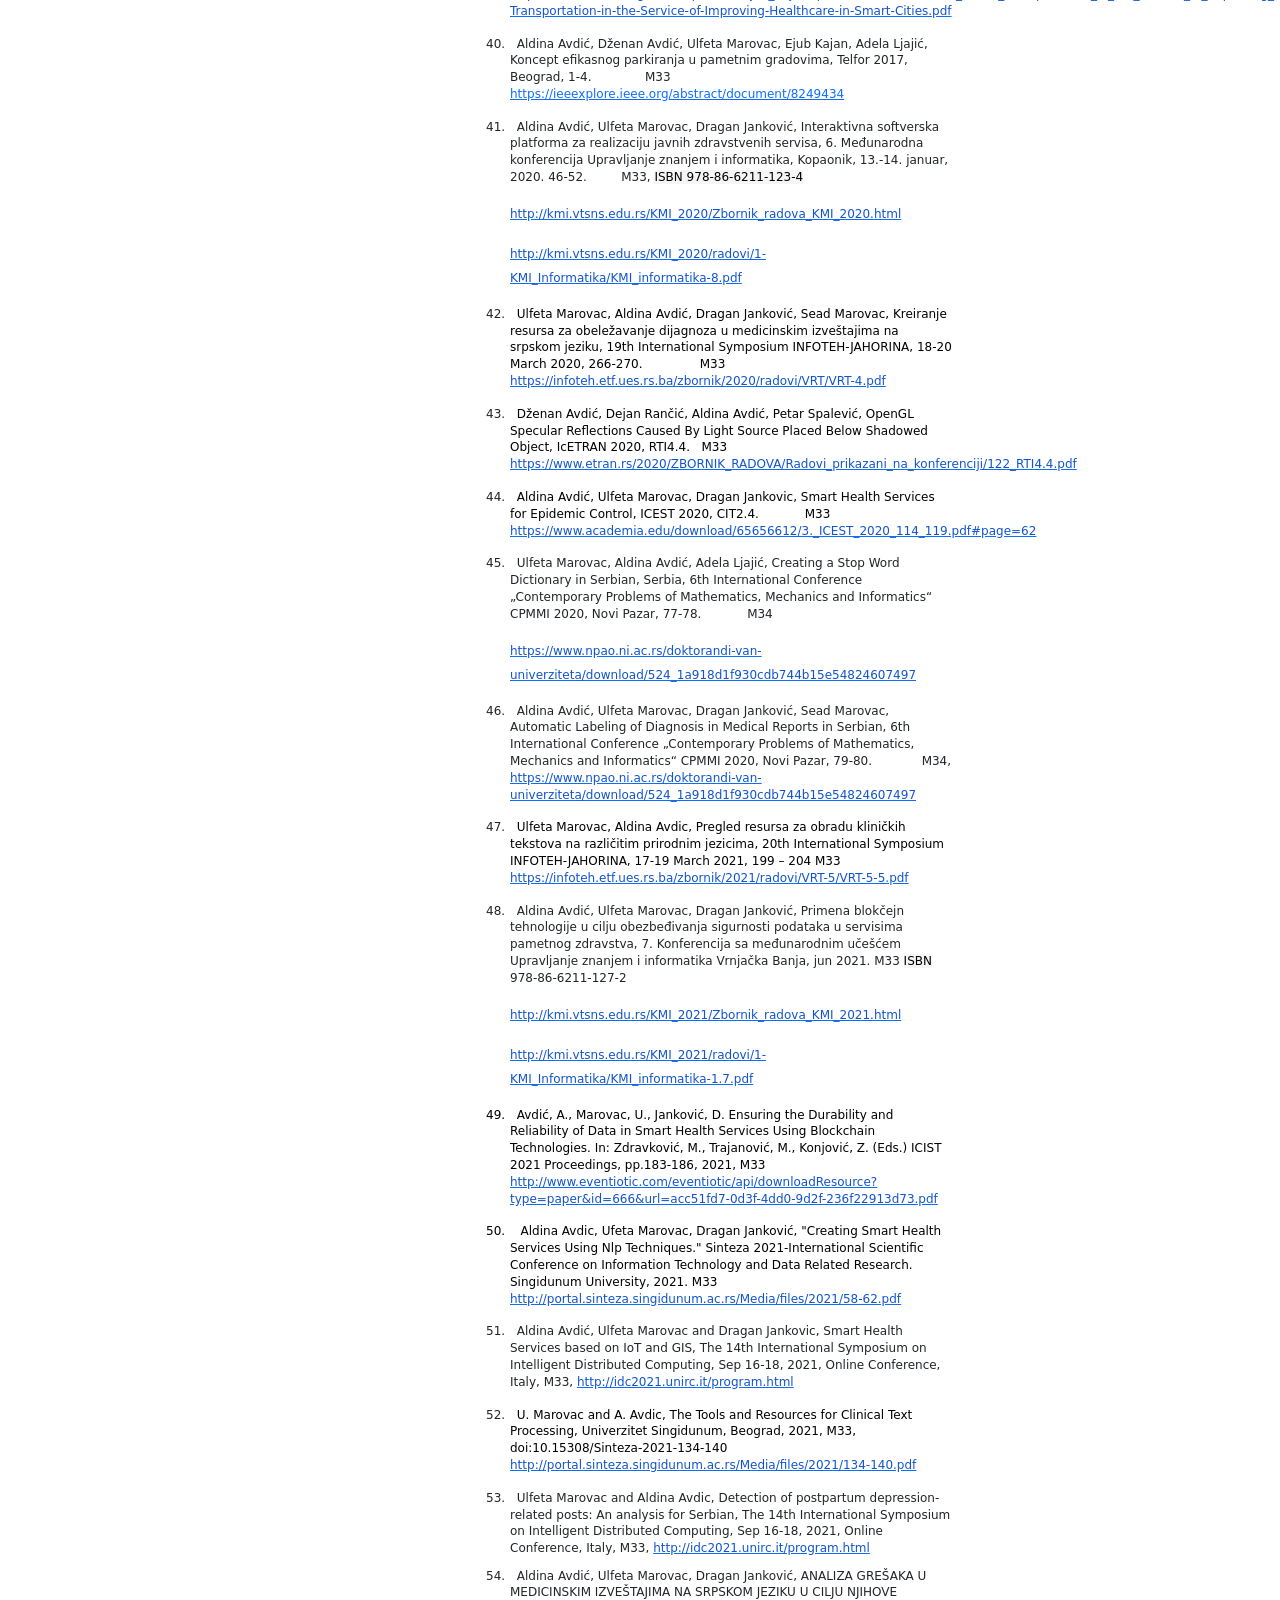
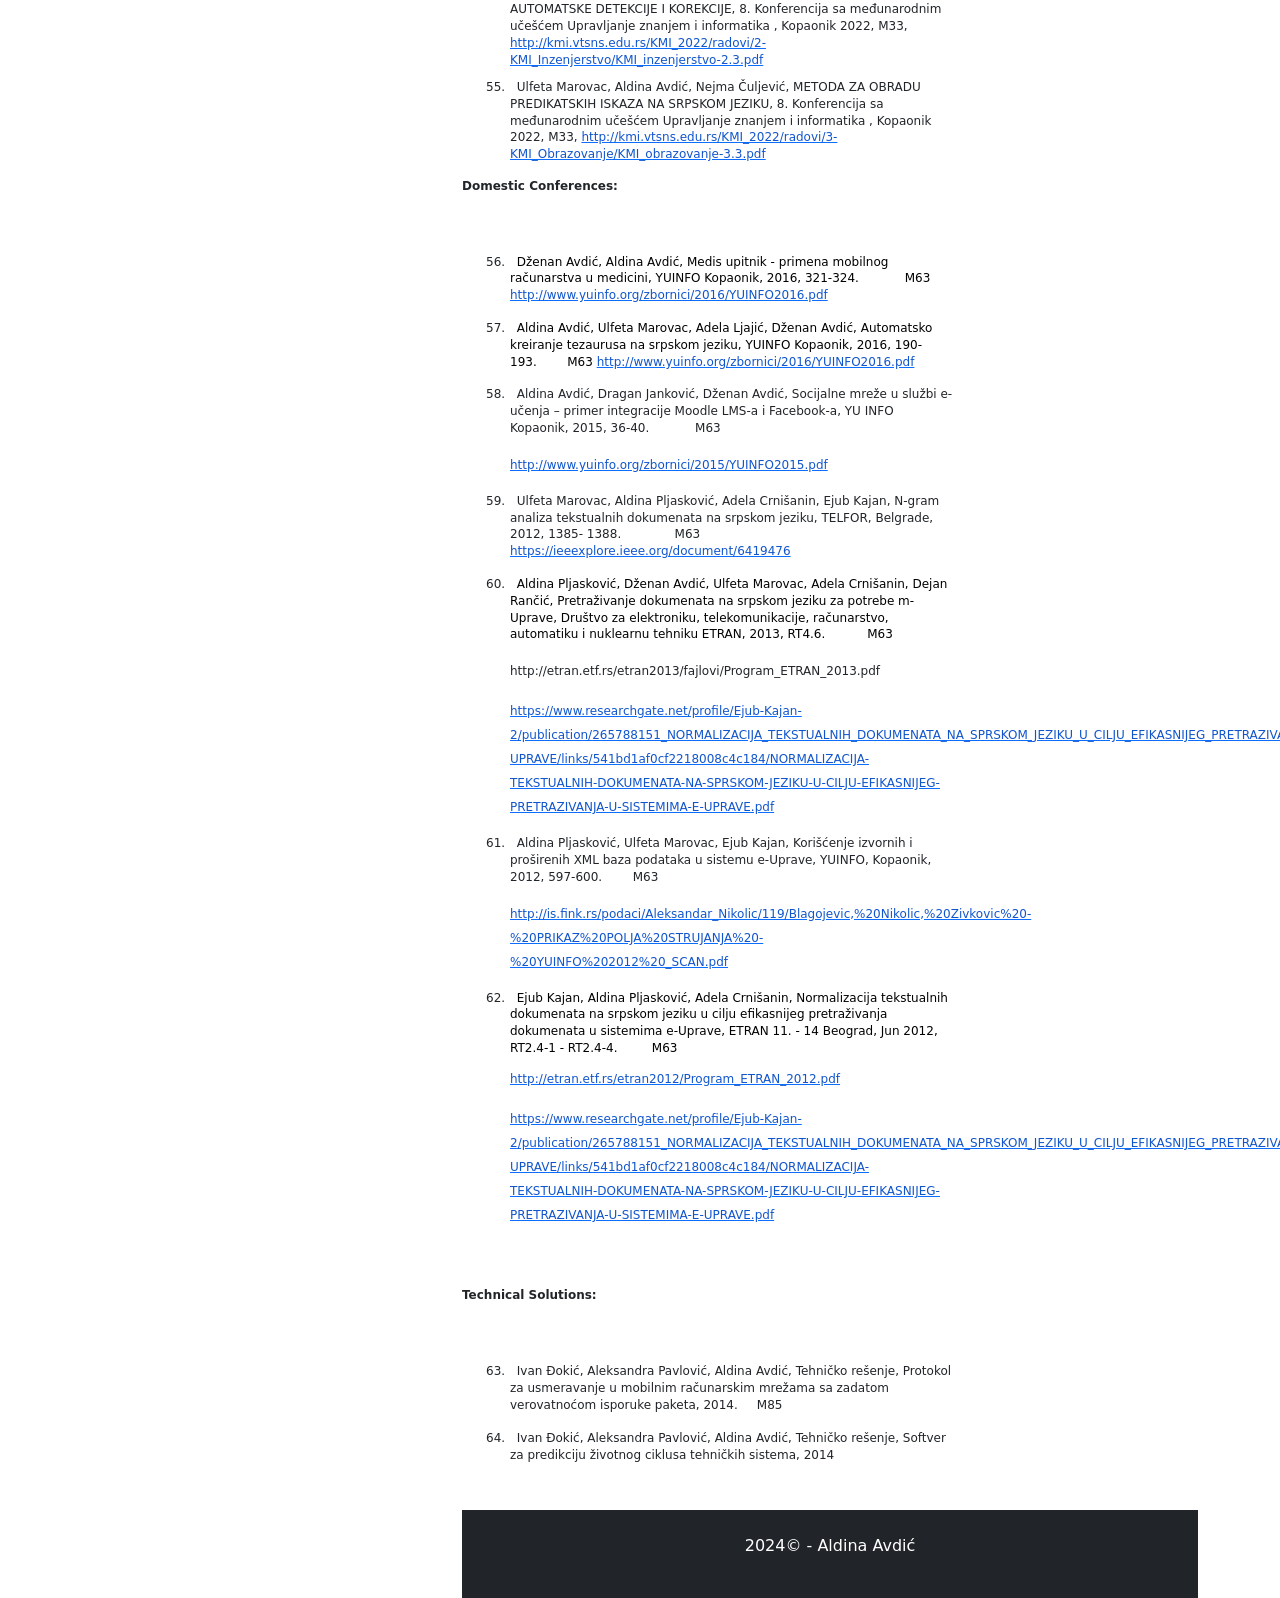
==== commit c8dd8613: "Update index.html" ====
--- a/index.html
+++ b/index.html
@@ -96,7 +96,7 @@
 <div class="container mt-5">
   <div class="row">
     <div class="col-sm-4">
-      <div ><img src="image002.png"/> </div>
+      <div ><img src="Picture1.jpg"/> </div>
       <p><b>address:</b> Novi Pazar, Serbia</p>
 	  <p><b>e-mail:</b> apljaskovic@np.ac.rs</p>
 	  <p><b>website:</b> <a href="aldinaa.github.io">aldinaa.github.io</a></p>
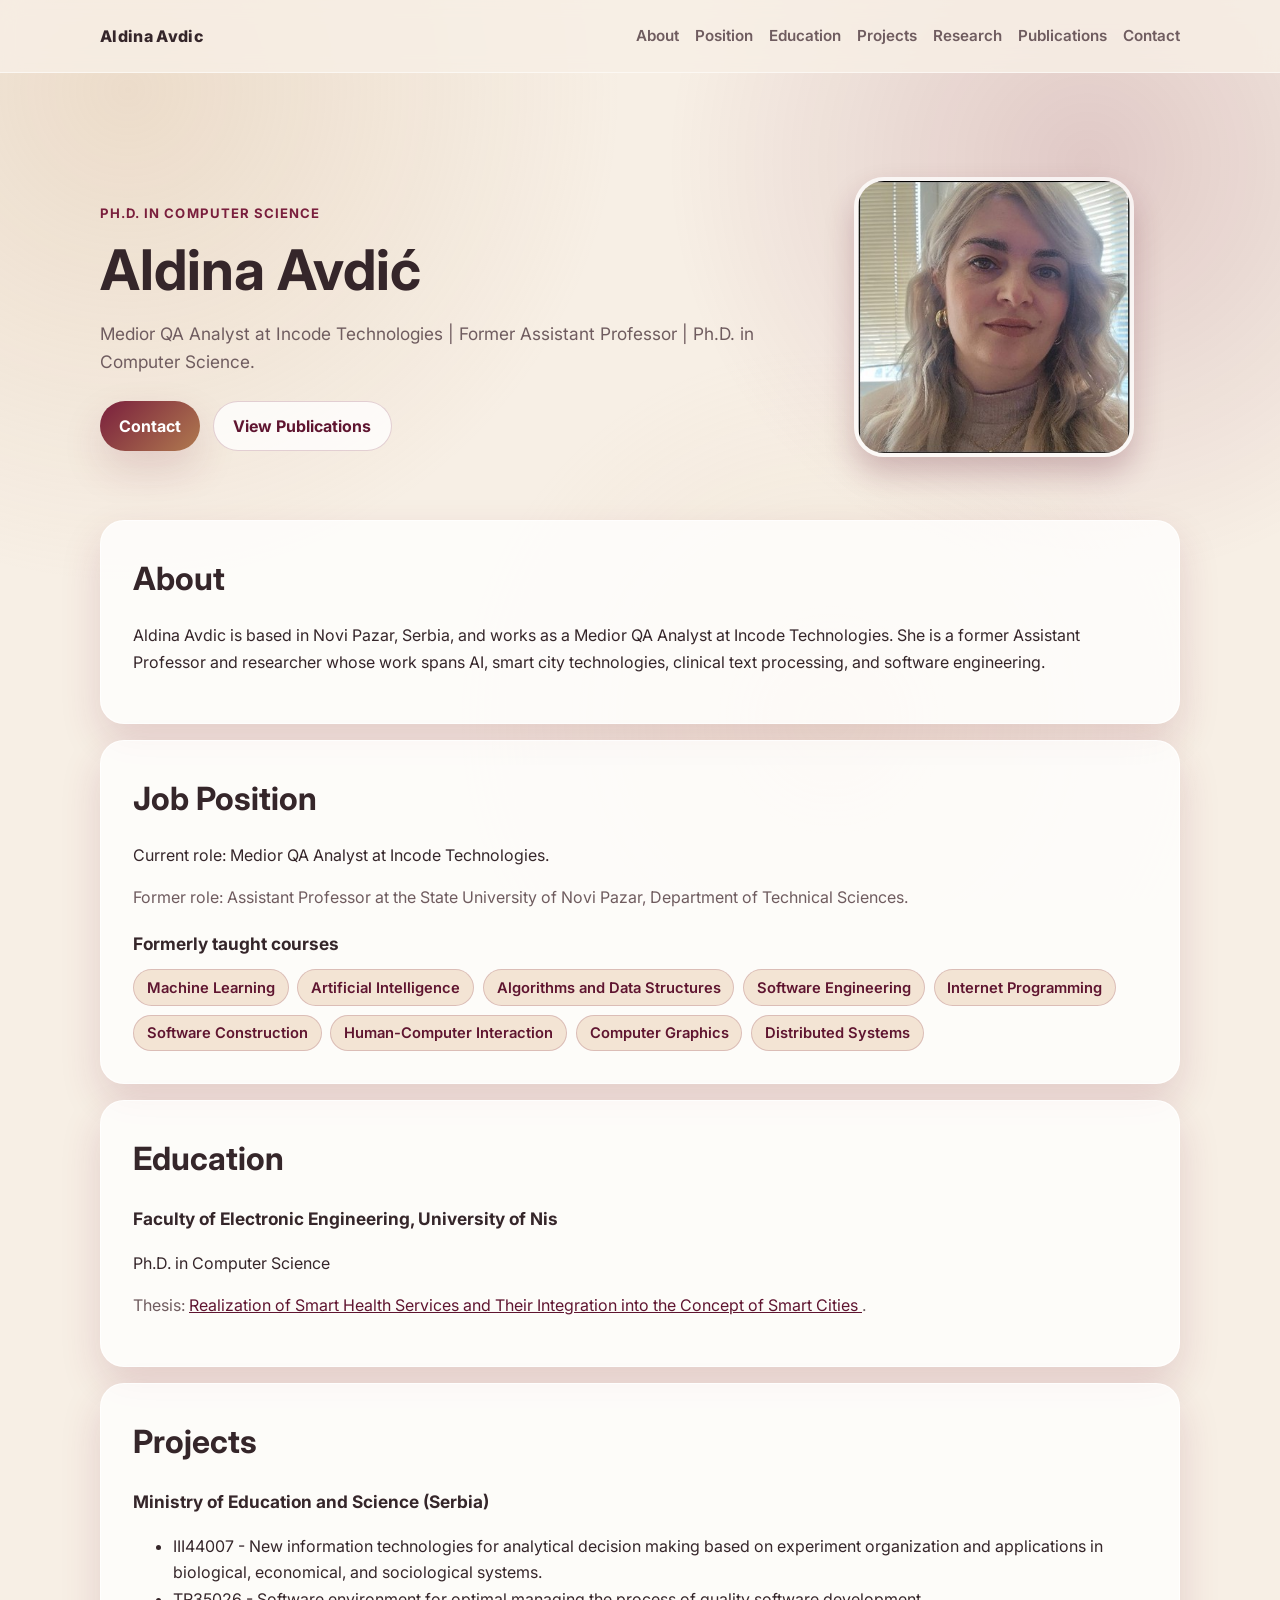
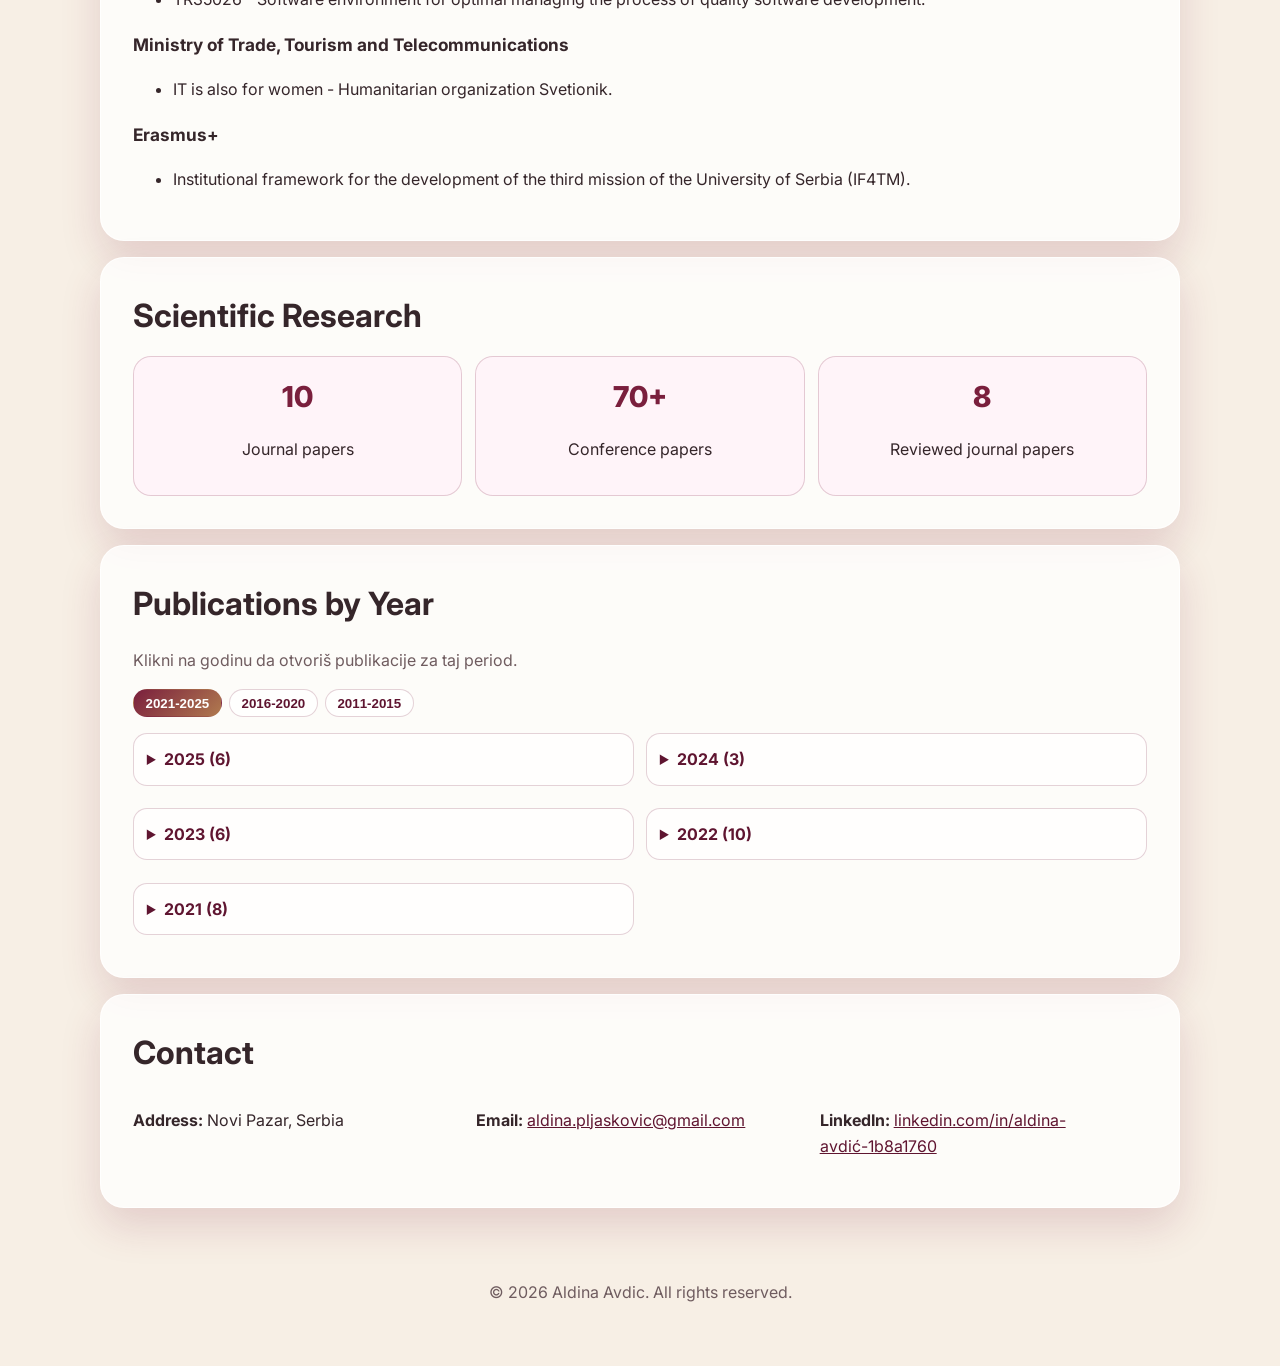
==== commit 7dedbb74: "Add files via upload" ====
--- a/index.html
+++ b/index.html
@@ -1,968 +1,274 @@
-<!DOCTYPE html>
+<!doctype html>
 <html lang="en">
-<head>
-  <title>Aldina Avdic</title>
-  <meta charset="utf-8">
-  <meta name="viewport" content="width=device-width, initial-scale=1">
-  <link href="https://cdn.jsdelivr.net/npm/bootstrap@5.1.3/dist/css/bootstrap.min.css" rel="stylesheet">
-  <script src="https://cdn.jsdelivr.net/npm/bootstrap@5.1.3/dist/js/bootstrap.bundle.min.js"></script>
-    <script src="https://ajax.googleapis.com/ajax/libs/jquery/3.6.0/jquery.min.js"></script>
-  <script src="https://maxcdn.bootstrapcdn.com/bootstrap/3.4.1/js/bootstrap.min.js"></script>
-  <style>
-
-#myBtn {
-  display: none;
-  position: fixed;
-  bottom: 20px;
-  right: 30px;
-  z-index: 99;
-  font-size: 18px;
-  border: none;
-  outline: none;
-  background-color: BLUE;
-  color: white;
-  cursor: pointer;
-  padding: 15px;
-  border-radius: 4px;
-}
-
-#myBtn:hover {
-  background-color: #555;
-}  
-  
-  </style>
-</head>
-<body>
-
-<div id="job" class="p-5 bg-primary text-white text-center">
-  <h2>Aldina Avdic</h2>
-      <h5>Ph.D. in Computer Science</h5>
+  <head>
+    <meta charset="UTF-8" />
+    <meta name="viewport" content="width=device-width, initial-scale=1.0" />
+    <title>Aldina Avdić</title>
+    <meta
+      name="description"
+      content="Academic and research portfolio of Aldina Avdic, Ph.D. in Computer Science."
+    />
+    <link rel="preconnect" href="https://fonts.googleapis.com" />
+    <link rel="preconnect" href="https://fonts.gstatic.com" crossorigin />
+    <link
+      href="https://fonts.googleapis.com/css2?family=Inter:wght@400;500;600;700;800&display=swap"
+      rel="stylesheet"
+    />
+    <link rel="stylesheet" href="style.css" />
+  </head>
+  <body>
+    <div class="page-bg"></div>
+
+    <header class="site-header">
+      <div class="container nav-wrap">
+        <a href="#top" class="brand">Aldina Avdic</a>
+        <button class="menu-toggle" id="menu-toggle" aria-label="Toggle menu">Menu</button>
+        <nav id="main-nav" class="main-nav">
+          <a href="#about">About</a>
+          <a href="#position">Position</a>
+          <a href="#education">Education</a>
+          <a href="#projects">Projects</a>
+          <a href="#research">Research</a>
+          <a href="#publications">Publications</a>
+          <a href="#contact">Contact</a>
+        </nav>
+      </div>
+    </header>
+
+    <main id="top">
+      <section class="hero container reveal">
+        <div class="hero-grid">
+          <div>
+            <p class="kicker">Ph.D. in Computer Science</p>
+            <h1>Aldina Avdić</h1>
+            <p class="hero-text">
+              Medior QA Analyst at Incode Technologies | Former Assistant
+              Professor | Ph.D. in Computer Science.
+            </p>
+            <div class="hero-cta">
+              <a class="btn btn-primary" href="#contact">Contact</a>
+              <a class="btn btn-outline" href="#publications">View Publications</a>
+            </div>
+          </div>
+          <figure class="hero-photo-wrap">
+            <img
+              class="hero-photo"
+              src="Picture1.jpg"
+              alt="Portrait of Aldina Avdic"
+            />
+          </figure>
+        </div>
+      </section>
+
+      <section id="about" class="container card reveal">
+        <h2>About</h2>
+        <p>
+          Aldina Avdic is based in Novi Pazar, Serbia, and works as a Medior QA
+          Analyst at Incode Technologies. She is a former Assistant Professor
+          and researcher whose work spans AI, smart city technologies, clinical
+          text processing, and software engineering.
+        </p>
+      </section>
+
+      <section id="position" class="container card reveal">
+        <h2>Job Position</h2>
+        <p>
+          Current role: Medior QA Analyst at Incode Technologies.
+        </p>
+        <p class="muted">
+          Former role: Assistant Professor at the State University of Novi
+          Pazar, Department of Technical Sciences.
+        </p>
+        <h3>Formerly taught courses</h3>
+        <ul class="pill-list">
+          <li>Machine Learning</li>
+          <li>Artificial Intelligence</li>
+          <li>Algorithms and Data Structures</li>
+          <li>Software Engineering</li>
+          <li>Internet Programming</li>
+          <li>Software Construction</li>
+          <li>Human-Computer Interaction</li>
+          <li>Computer Graphics</li>
+          <li>Distributed Systems</li>
+        </ul>
+      </section>
+
+      <section id="education" class="container card reveal">
+        <h2>Education</h2>
+        <div class="timeline-item">
+          <h3>Faculty of Electronic Engineering, University of Nis</h3>
+          <p>
+            Ph.D. in Computer Science
+          </p>
+          <p class="muted">
+            Thesis:
+            <a href="https://eteze.ni.ac.rs/application/showtheses?thesesId=8491" target="_blank" rel="noreferrer">
+              Realization of Smart Health Services and Their Integration into the Concept of Smart Cities
+            </a>.
+          </p>
+        </div>
+      </section>
+
+      <section id="projects" class="container card reveal">
+        <h2>Projects</h2>
+        <h3>Ministry of Education and Science (Serbia)</h3>
+        <ul>
+          <li>
+            III44007 - New information technologies for analytical decision
+            making based on experiment organization and applications in
+            biological, economical, and sociological systems.
+          </li>
+          <li>
+            TR35026 - Software environment for optimal managing the process of
+            quality software development.
+          </li>
+        </ul>
+        <h3>Ministry of Trade, Tourism and Telecommunications</h3>
+        <ul>
+          <li>IT is also for women - Humanitarian organization Svetionik.</li>
+        </ul>
+        <h3>Erasmus+</h3>
+        <ul>
+          <li>
+            Institutional framework for the development of the third mission of
+            the University of Serbia (IF4TM).
+          </li>
+        </ul>
+      </section>
+
+      <section id="research" class="container card reveal">
+        <h2>Scientific Research</h2>
+        <div class="stats">
+          <article>
+            <p class="num">10</p>
+            <p>Journal papers</p>
+          </article>
+          <article>
+            <p class="num">70+</p>
+            <p>Conference papers</p>
+          </article>
+          <article>
+            <p class="num">8</p>
+            <p>Reviewed journal papers</p>
+          </article>
+        </div>
+      </section>
+
+      <section id="publications" class="container card reveal">
+<h2>Publications by Year</h2>
+<p class="muted">Klikni na godinu da otvoriš publikacije za taj period.</p>
+<div class="year-menu-static range-filters">
+  <button type="button" class="year-link range-filter active" data-range="2021-2025">2021-2025</button>
+  <button type="button" class="year-link range-filter" data-range="2016-2020">2016-2020</button>
+  <button type="button" class="year-link range-filter" data-range="2011-2015">2011-2015</button>
 </div>
 
 
 
 
 
-<button onclick="topFunction()" id="myBtn" title="Go to top">Top</button>
-
-
-
-<script>
-//Get the button
-var mybutton = document.getElementById("myBtn");
-
-// When the user scrolls down 20px from the top of the document, show the button
-window.onscroll = function() {scrollFunction()};
-
-function scrollFunction() {
-  if (document.body.scrollTop > 20 || document.documentElement.scrollTop > 20) {
-    mybutton.style.display = "block";
-  } else {
-    mybutton.style.display = "none";
-  }
-}
-
-// When the user clicks on the button, scroll to the top of the document
-function topFunction() {
-  document.body.scrollTop = 0;
-  document.documentElement.scrollTop = 0;
-}
-</script>
-
-
-
-<nav class="navbar navbar-expand-sm bg-dark navbar-dark justify-content-center  navbar-fixed-top">
-  
-    <ul class="navbar-nav " >
-      <li class="nav-item">
-        <a class="nav-link active" href="#job">Job Position</a>
-      </li>
-      <li class="nav-item">
-        <a class="nav-link" href="#edu">Education</a>
-      </li>
-      <li class="nav-item">
-        <a class="nav-link" href="#pro">Projects</a>
-      </li>
-      <li class="nav-item">
-        <a class="nav-link" href="#sci">Scientific Research</a>
-      </li>
-	  <li class="nav-item">
-        <a class="nav-link" href="#ref">References</a>
-      </li>
-    </ul>
-  
-</nav>
-
-<div class="container mt-5">
-  <div class="row">
-    <div class="col-sm-4">
-      <div ><img src="Picture1.jpg"/> </div>
-      <p><b>address:</b> Novi Pazar, Serbia</p>
-	  <p><b>e-mail:</b> apljaskovic@np.ac.rs</p>
-	  <p><b>website:</b> <a href="aldinaa.github.io">aldinaa.github.io</a></p>
-    
-      <hr class="d-sm-none">
-    </div>
-    <div class="col-sm-8">
-      <h2>Job Position</h2>
-      <h5>Assistant Professor at the State University of Novi Pazar, Serbia, at the Department of Technical Sciences, in the courses:</h5>
-	  
-      <div >
-	  <ul>
-	  <li>Machine Learning</li>
-	  <li>Artificial Intelligence</li>
-	  <li>Algorithms and Data Structures</li>
-	  <li>Software Engineering</li>
-	  <li>Internet Programming</li>
-	  <li>Software Construction</li>
-	  <li>Human-Computer Interaction</li>
-	  <li>Computer Graphics</li>
-	  <li>Distributed Systems</li>
-	  
-	  </div>
-	  
-	  <div id="edu" class="col-sm-8">
-      <h2>Education</h2>
-      <h5>Faculty of Electronic Engineering, University of Niš, Serbia</h5>
-
-       <li>Ph.D. in Computer Science (Thesis: “Realization of Smart Health Services and Their Integration into the Concept of Smart Cities”)</li>
-
-  <br/>
-
-<h2 id="pro">Participation in the Projects</h2>
-
-  <br/>
-
-<p><b>Projects of the Ministry of Education and Science of the Republic of Serbia:</b></p>
-
-<li>III44007 - New information technologies for analytical decision making based on experiment organization and their application in biological, economical, and sociological systems
-</li>
-<li>TR35026 - Software environment for optimal managing the process of developing quality Software</li>
- <br/>
-<p><b>Projects of the Ministry of Trade, Tourism and Telecommunications:</b></p>
-
-<li>“IT is also for women” - Humanitarian organization Svetionik</li>
- <br/>
-<p><b>Erasmus+:</b></p>
-
-<li>Institutional framework for the development of the third mission of the University of Serbia - IF4TM (HEISPS)</li></h5>
-	  
- <br/>
- <div id="sci">
- <h2>Scientific Research</h2>
- <li>10 published papers in international and
-  domestic journals</li>
-  <li>70+ papers published at domestic and foreign
-  conferences </li>
-  <li>Reviewer of 8 journal papers</li>
-  </div>
-  <br/>
-  
-  <h2 id="ref">References</h2>
-  <br/>
-  <p ><b>International
-  Journals:</b></p>
-  <p class=MsoNormal><b><span lang=EN-US style='font-size:9.0pt'>&nbsp;</span></b></p>
-  <p class=MsoNormal style='margin-left:.5in;text-indent:-.25in;line-height:
-  105%;text-autospace:ideograph-other'><span lang=EN-US style='font-size:9.0pt;
-  line-height:105%'>1.</span><span lang=EN-US style='font-size:7.0pt;
-  line-height:105%;font-family:"Times New Roman",serif'>&nbsp;&nbsp;&nbsp;&nbsp;&nbsp;&nbsp;&nbsp;
-  </span><span lang=EN-US style='font-size:9.0pt;line-height:105%'>Ejub Kajan,
-  Noura Faci, Zakaria Maamar, Alfred Loo, Aldina Pljaskovi&#263;, Quan Z Sheng,
-  Schahram Dustdar, The Network-based Business Process, IEEE Internet
-  Computing, 2014, 18(2), 63- 69.&nbsp;&nbsp;&nbsp; M21, <b><span
-  style='color:black;background:white'>DOI: </span></b>&nbsp;</span><span
-  lang=EN-US><a href="https://doi.org/10.1109/MIC.2014.35"><span
-  style='font-size:9.0pt;line-height:105%;color:#1155CC;background:white'>https://doi.org/</span></a><a
-  href="https://doi.org/10.1109/MIC.2014.35"><span style='font-size:9.0pt;
-  line-height:105%;color:#1155CC;background:white'>10.1109/MIC.2014.35</span></a></span><span
-  lang=EN-US style='font-size:9.0pt;line-height:105%'>, </span><span
-  lang=EN-US><a href="https://cs.adelaide.edu.au/~qsheng/papers/IC-mar14.pdf"><span
-  style='font-size:9.0pt;line-height:105%'>https://cs.adelaide.edu.au/~qsheng/papers/IC-mar14.pdf</span></a></span><span
-  lang=EN-US style='font-size:9.0pt;line-height:105%'>.</span></p>
-  <p class=MsoNormal style='margin-left:.5in;text-indent:-.25in;line-height:
-  105%;text-autospace:ideograph-other'><span lang=EN-US style='font-size:9.0pt;
-  line-height:105%'>2.</span><span lang=EN-US style='font-size:7.0pt;
-  line-height:105%;font-family:"Times New Roman",serif'>&nbsp;&nbsp;&nbsp;&nbsp;&nbsp;&nbsp;&nbsp;
-  </span><span lang=EN-US style='font-size:9.0pt;line-height:105%'>Dženan
-  Avdi&#263;, Dejan Ran&#269;i&#263;, Petar Spalevi&#263;, Aldina Avdi&#263;,
-  Edin Doli&#263;anin, Real-time shadows in OpenGL caused by the presence of
-  multiple light sources, Tehni&#269;ki vjesnik, 2017, 24(2), 495-501. M23, </span><span
-  lang=EN-US><a href="https://doi.org/10.17559/TV-20140324202037"><span
-  style='font-size:9.0pt;line-height:105%;color:#1155CC'>https://doi.org/10.17559/TV-20140324202037</span></a></span><span
-  lang=EN-US style='font-size:9.0pt;line-height:105%'>, </span><span
-  lang=EN-US><a href="https://hrcak.srce.hr/file/274459"><span
-  style='font-size:9.0pt;line-height:105%'>https://hrcak.srce.hr/file/274459</span></a></span><span
-  lang=EN-US style='font-size:9.0pt;line-height:105%'>.</span></p>
-  <p class=MsoNormal style='margin-top:0in;margin-right:0in;margin-bottom:8.0pt;
-  margin-left:.5in;text-indent:-.25in;line-height:105%;text-autospace:ideograph-other'><span
-  lang=EN-US style='font-size:9.0pt;line-height:105%'>3.</span><span
-  lang=EN-US style='font-size:7.0pt;line-height:105%;font-family:"Times New Roman",serif'>&nbsp;&nbsp;&nbsp;&nbsp;&nbsp;&nbsp;&nbsp;
-  </span><span lang=EN-US style='font-size:9.0pt;line-height:105%'>Aldina
-  Avdi&#263;, Ulfeta Marovac, Dragan Jankovi&#263;, Avdic, A., Marovac, U.,
-  &amp; Jankovic, D. (2020). Automated labeling of terms in medical reports in
-  Serbian. Turkish Journal of Electrical Engineering &amp; Computer Sciences,
-  28(6), 3285-3303. M23, </span><span lang=EN-US><a
-  href="https://doi.org/10.3906/elk-2002-9"><span style='font-size:9.0pt;
-  line-height:105%;color:#1155CC'>https://doi.org/10.3906/elk-2002-9</span></a></span><span
-  lang=EN-US style='font-size:9.0pt;line-height:105%'>, </span><span
-  lang=EN-US><a
-  href="https://journals.tubitak.gov.tr/elektrik/issues/elk-20-28-6/elk-28-6-14-2002-9.pdf"><span
-  style='font-size:9.0pt;line-height:105%;color:#1155CC'>https://journals.tubitak.gov.tr/elektrik/issues/elk-20-28-6/elk-28-6-14-2002-9.pdf</span></a></span><span
-  lang=EN-US style='font-size:9.0pt;line-height:105%'>, </span><span
-  lang=EN-US><a
-  href="https://journals.tubitak.gov.tr/elektrik/abstract.htm?id=28234"><span
-  style='font-size:9.0pt;line-height:105%;color:#1155CC'>https://journals.tubitak.gov.tr/elektrik/abstract.htm?id=28234</span></a></span><span
-  lang=EN-US style='font-size:9.0pt;line-height:105%'>, </span><span
-  lang=EN-US><a
-  href="https://www.npao.ni.ac.rs/doktorandi-van-univerziteta/download/503_c08fa9cbfe9d8233ee9a75d4df4ae4e3"><span
-  style='font-size:9.0pt;line-height:105%;color:#1155CC'>https://www.npao.ni.ac.rs/doktorandi-van-univerziteta/download/503_c08fa9cbfe9d8233ee9a75d4df4ae4e3</span></a></span><span
-  lang=EN-US style='font-size:9.0pt;line-height:105%'>.</span></p>
-  <p class=MsoNormal><b><span lang=EN-US style='font-size:9.0pt'>National
-  Journals:</span></b></p>
-  <p class=MsoNormal><b><span lang=EN-US style='font-size:9.0pt'>&nbsp;</span></b></p>
-  <p class=MsoNormal style='margin-left:.5in;text-indent:-.25in;line-height:
-  105%;text-autospace:ideograph-other'><span lang=EN-US style='font-size:9.0pt;
-  line-height:105%'>4.</span><span lang=EN-US style='font-size:7.0pt;
-  line-height:105%;font-family:"Times New Roman",serif'>&nbsp;&nbsp;&nbsp;&nbsp;&nbsp;&nbsp;&nbsp;
-  </span><span lang=EN-US style='font-size:9.0pt;line-height:105%;color:black'>Aldina
-  Avdi&#263;, Ulfeta Marovac, Dragan Jankovi&#263;, (2020) </span><span
-  lang=EN-US style='font-size:9.0pt;line-height:105%;color:#222222;background:
-  white'>Normalization of Health Records in the Serbian Language with the Aim
-  of Smart Health Services Realization.&nbsp;<i>Facta Universitatis, Series:
-  Mathematics and Informatics</i>, Vol. 35, No 3 (2020), 825-841.</span><span
-  lang=EN-US style='font-size:9.0pt;line-height:105%;color:black'>&nbsp;&nbsp;&nbsp;&nbsp;&nbsp;&nbsp;&nbsp;&nbsp;&nbsp;&nbsp;&nbsp;&nbsp;&nbsp;
-  M5</span><span lang=EN-US style='font-size:9.0pt;line-height:105%'>1<span
-  style='color:black'>. </span></span><span lang=EN-US><a
-  href="https://doi.org/10.22190/FUMI2003825A"><span style='font-size:9.0pt;
-  line-height:105%;color:#1155CC'>https://doi.org/10.22190/FUMI2003825A</span></a></span></p>
-  <p class=MsoNormal style='margin-left:.5in'><span lang=EN-US><a
-  href="https://scholar.archive.org/work/fysgega5cvecfd5dtl7oixrnxu/access/wayback/http:/casopisi.junis.ni.ac.rs/index.php/FUMathInf/article/download/5748/pdf"><span
-  style='font-size:9.0pt;color:#1155CC'>https://scholar.archive.org/work/fysgega5cvecfd5dtl7oixrnxu/access/wayback/http://casopisi.junis.ni.ac.rs/index.php/FUMathInf/article/download/5748/pdf</span></a></span></p>
-  <p class=MsoNormal style='margin-left:.5in;text-indent:-.25in;line-height:
-  105%;text-autospace:ideograph-other'><span lang=EN-US style='font-size:9.0pt;
-  line-height:105%'>5.</span><span lang=EN-US style='font-size:7.0pt;
-  line-height:105%;font-family:"Times New Roman",serif'>&nbsp;&nbsp;&nbsp;&nbsp;&nbsp;&nbsp;&nbsp;
-  </span><span lang=EN-US style='font-size:9.0pt;line-height:105%'>Zakaria
-  Maamar, Noura Faci, Ejub Kajan, Aldina Pljaskovi&#263;, Emir Ugljanin, Fahim
-  Akhter, From Social Web Services to Social Communities of Web Services, AIS:
-  Advances in Information Sciences, 2013, 1(1),
-  22-37.&nbsp;&nbsp;&nbsp;&nbsp;&nbsp;&nbsp;&nbsp;&nbsp;&nbsp;&nbsp;&nbsp;&nbsp;
-  M53, </span><span lang=EN-US><a
-  href="https://www.researchgate.net/publication/265396625_From_Social_Web_Services_to_Social_Communities_of_Web_Services"><span
-  style='font-size:9.0pt;line-height:105%'>https://www.researchgate.net/publication/265396625_From_Social_Web_Services_to_Social_Communities_of_Web_Services</span></a></span></p>
-  <p class=MsoNormal style='margin-left:.5in;text-indent:-.25in;line-height:
-  105%;text-autospace:ideograph-other'><span lang=EN-US style='font-size:9.0pt;
-  line-height:105%'>6.</span><span lang=EN-US style='font-size:7.0pt;
-  line-height:105%;font-family:"Times New Roman",serif'>&nbsp;&nbsp;&nbsp;&nbsp;&nbsp;&nbsp;&nbsp;
-  </span><span lang=EN-US style='font-size:9.0pt;line-height:105%;color:black'>Aldina
-  Avdi&#263;, Ejub Kajan, Dragan Jankovi&#263;, Dženan Avdi&#263;, Towards
-  Context-Aware Smart Healthcare Platform, International Journal of Electrical
-  Engineering and Computing, 2019, 3(1),
-  26-31.&nbsp;&nbsp;&nbsp;&nbsp;&nbsp;&nbsp;&nbsp;&nbsp;&nbsp;&nbsp; M5</span><span
-  lang=EN-US style='font-size:9.0pt;line-height:105%'>3<span style='color:black'>,
-  </span></span><span lang=EN-US><a
-  href="https://ijeec.etf.ues.rs.ba/index.php/ijeec/article/view/52"><span
-  style='font-size:9.0pt;line-height:105%;color:#1155CC'>https://ijeec.etf.ues.rs.ba/index.php/ijeec/article/view/52</span></a></span><span
-  lang=EN-US style='font-size:9.0pt;line-height:105%'>, </span><span
-  lang=EN-US><a
-  href="https://ijeec.etf.ues.rs.ba/index.php/ijeec/article/view/52/32"><span
-  style='font-size:9.0pt;line-height:105%;color:#1155CC'>https://ijeec.etf.ues.rs.ba/index.php/ijeec/article/view/52/32</span></a></span><span
-  lang=EN-US style='font-size:9.0pt;line-height:105%;color:black'>.</span></p>
-  <p class=MsoNormal style='margin-left:.5in;text-indent:-.25in;line-height:
-  105%;text-autospace:ideograph-other'><span lang=EN-US style='font-size:9.0pt;
-  line-height:105%'>7.</span><span lang=EN-US style='font-size:7.0pt;
-  line-height:105%;font-family:"Times New Roman",serif'>&nbsp;&nbsp;&nbsp;&nbsp;&nbsp;&nbsp;&nbsp;
-  </span><span lang=EN-US style='font-size:9.0pt;line-height:105%;color:black'>Ulfeta
-  Marovac, Aldina Avdi&#263;, Dragan Jankovi&#263;, Sead Marovac, Creating
-  Resources for Marking Diagnoses in Electronic Health Reports in Serbian,
-  International Journal of Electrical Engineering and Computing, 2020, 4(1),
-  18-23.&nbsp;&nbsp;&nbsp;&nbsp;&nbsp;&nbsp;&nbsp;&nbsp;&nbsp;&nbsp;&nbsp;&nbsp;&nbsp;&nbsp;
-  M5</span><span lang=EN-US style='font-size:9.0pt;line-height:105%'>3<span
-  style='color:black'>. </span></span><span lang=EN-US><a
-  href="https://ijeec.etf.ues.rs.ba/index.php/ijeec/article/download/82/49"><span
-  style='font-size:9.0pt;line-height:105%;color:#1155CC'>https://ijeec.etf.ues.rs.ba/index.php/ijeec/article/download/82/49</span></a></span><span
-  lang=EN-US style='font-size:9.0pt;line-height:105%;color:black'>.</span></p>
-  <p class=MsoNormal style='margin-top:0in;margin-right:0in;margin-bottom:8.0pt;
-  margin-left:.5in;text-indent:-.25in;line-height:105%;text-autospace:ideograph-other'><span
-  lang=EN-US style='font-size:9.0pt;line-height:105%'>8.</span><span
-  lang=EN-US style='font-size:7.0pt;line-height:105%;font-family:"Times New Roman",serif'>&nbsp;&nbsp;&nbsp;&nbsp;&nbsp;&nbsp;&nbsp;
-  </span><span lang=EN-US style='font-size:9.0pt;line-height:105%'>U. Marovac,
-  A. Avdic, A. Ljaji&#263;, Creating a Stop Word Dictionary in Serbian,
-  SCIENTIFIC PUBLICATIONS OF THE STATE UNIVERSITY OF NOVI PAZAR SER. A: APPL.
-  MATH. INFORM. AND MECH. vol. 13, 1, 2021, 17-25. M52</span></p>
-  <p class=MsoNormal style='margin-left:.5in'><span lang=EN-US><a
-  href="http://www.dunp.np.ac.rs/wp-content/uploads/2021/casopisa/vol13-1/SP-SUNP-13-1-2021-3.pdf"><span
-  style='font-size:9.0pt;color:#1155CC'>http://www.dunp.np.ac.rs/wp-content/uploads/2021/casopisa/vol13-1/SP-SUNP-13-1-2021-3.pdf</span></a></span></p>
-  <p class=MsoNormal style='margin-left:.5in'><span lang=EN-US
-  style='font-size:9.0pt'>&nbsp;</span></p>
-  <p class=MsoNormal><b><span lang=EN-US style='font-size:9.0pt'>Monography:</span></b></p>
-  <p class=MsoNormal><b><span lang=EN-US style='font-size:9.0pt'>&nbsp;</span></b></p>
-  <p class=MsoNormal style='margin-top:0in;margin-right:0in;margin-bottom:8.0pt;
-  margin-left:.5in;text-indent:-.25in;line-height:105%;text-autospace:ideograph-other'><span
-  lang=EN-US style='font-size:9.0pt;line-height:105%'>9.</span><span
-  lang=EN-US style='font-size:7.0pt;line-height:105%;font-family:"Times New Roman",serif'>&nbsp;&nbsp;&nbsp;&nbsp;&nbsp;&nbsp;&nbsp;
-  </span><span lang=EN-US style='font-size:9.0pt;line-height:105%'>Adela
-  Ljaji&#263;, Ulefta Marovac, Aldina Avdi&#263;, Optimizacija dokumenata za
-  njihovu bržu pretragu, Nove informacione tehnologije za analiti&#269;ko
-  odlu&#269;ivanje u biološkim, ekonomskim i sociološkim sistemima, Državni
-  univerzitet u Novom Pazaru, 2014, pp. 64-87, ISBN: 978-86-86893-61-1,
-  preprint, M45.</span></p>
-  <p class=MsoNormal><b><span lang=EN-US style='font-size:9.0pt'>International
-  Conferences:</span></b></p>
-  <p class=MsoNormal><b><span lang=EN-US style='font-size:9.0pt'>&nbsp;</span></b></p>
-  <p class=MsoNormal style='margin-left:.5in;text-indent:-.25in;line-height:
-  105%;text-autospace:ideograph-other'><span lang=EN-US style='font-size:9.0pt;
-  line-height:105%'>10.</span><span lang=EN-US style='font-size:7.0pt;
-  line-height:105%;font-family:"Times New Roman",serif'>&nbsp;&nbsp;&nbsp;&nbsp;
-  </span><span lang=EN-US style='font-size:9.0pt;line-height:105%'>Ulfeta
-  Marovac, Adela Ljaji&#263;, Ejub Kajan, Aldina Avdic, Towards the lexical
-  resources for sentiment-reach informal texts – the Serbian language case,
-  Serbia, 5th International Conference „Contemporary Problems of Mathematics,
-  Mechanics and Informatics“, 2018, 17-19 Jun, Novi
-  Pazar.&nbsp;&nbsp;&nbsp;&nbsp;&nbsp;&nbsp; M34. </span><span lang=EN-US><a
-  href="https://www.researchgate.net/profile/Ejub-Kajan-2/publication/340591362_52UlfetaMarovac-etalCPPMI2018/links/5e92fe0d299bf1307991c2e0/52UlfetaMarovac-etalCPPMI2018.pdf"><span
-  style='font-size:9.0pt;line-height:105%'>https://www.researchgate.net/profile/Ejub-Kajan-2/publication/340591362_52UlfetaMarovac-etalCPPMI2018/links/5e92fe0d299bf1307991c2e0/52UlfetaMarovac-etalCPPMI2018.pdf</span></a></span></p>
-  <p class=MsoNormal style='margin-left:.5in'><span lang=EN-US><a
-  href="https://www.npao.ni.ac.rs/doktorandi-van-univerziteta/download/519_c8518fa0b0a1c862e266cdf48c31d16c"><span
-  style='font-size:9.0pt;color:#1155CC'>https://www.npao.ni.ac.rs/doktorandi-van-univerziteta/download/519_c8518fa0b0a1c862e266cdf48c31d16c</span></a></span></p>
-  <p class=MsoNormal style='margin-left:.5in;text-indent:-.25in;line-height:
-  105%;text-autospace:ideograph-other'><span lang=EN-US style='font-size:9.0pt;
-  line-height:105%'>11.</span><span lang=EN-US style='font-size:7.0pt;
-  line-height:105%;font-family:"Times New Roman",serif'>&nbsp;&nbsp;&nbsp;&nbsp;
-  </span><span lang=EN-US style='font-size:9.0pt;line-height:105%'>Aldina
-  Avdi&#263;, Dragan Jankovi&#263;, Healthcare in Smart Cities – Privacy and
-  Security Issues, Serbia, 5th International Conference „Contemporary Problems
-  of Mathematics, Mechanics and Informatics“, 2018, 17-19 Jun, Novi
-  Pazar.&nbsp;&nbsp;&nbsp;&nbsp;&nbsp;&nbsp;&nbsp;&nbsp;&nbsp;&nbsp;&nbsp; M34</span></p>
-  <p class=MsoNormal style='margin-left:.5in'><span lang=EN-US><a
-  href="https://www.npao.ni.ac.rs/doktorandi-van-univerziteta/download/519_c8518fa0b0a1c862e266cdf48c31d16c"><span
-  style='font-size:9.0pt;color:#1155CC'>https://www.npao.ni.ac.rs/doktorandi-van-univerziteta/download/519_c8518fa0b0a1c862e266cdf48c31d16c</span></a></span></p>
-  <p class=MsoNormal style='margin-left:.5in;text-indent:-.25in;line-height:
-  105%;text-autospace:ideograph-other'><span lang=EN-US style='font-size:9.0pt;
-  line-height:105%'>12.</span><span lang=EN-US style='font-size:7.0pt;
-  line-height:105%;font-family:"Times New Roman",serif'>&nbsp;&nbsp;&nbsp;&nbsp;
-  </span><span lang=EN-US style='font-size:9.0pt;line-height:105%'>Adela
-  Ljaji&#263;, Aldina Avdi&#263;, Ulfeta Marovac, Ejub Kajan, Creating Domain
-  Dictionaries for Serbian Language, Serbia, 4th International Conference
-  „Contemporary Problems of Mathematics, Mechanics and Informatics“, 19-21. Jun
-  2016, Novi Pazar.&nbsp;&nbsp;&nbsp;&nbsp;&nbsp;&nbsp;&nbsp;&nbsp;&nbsp;&nbsp;&nbsp;
-  M34. </span></p>
-  <p class=MsoNormal style='margin-left:.5in'><span lang=EN-US><a
-  href="https://www.npao.ni.ac.rs/doktorandi-van-univerziteta/download/521_43b239ab825a7de8780d0c1bc8eb1c2a"><span
-  style='font-size:9.0pt;color:#1155CC'>https://www.npao.ni.ac.rs/doktorandi-van-univerziteta/download/521_43b239ab825a7de8780d0c1bc8eb1c2a</span></a></span></p>
-  <p class=MsoNormal style='margin-left:.5in'><span lang=EN-US><a
-  href="https://www.researchgate.net/publication/304381286_Creating_Domain_Dictionaries_for_Serbian_Language"><span
-  style='font-size:9.0pt'>https://www.researchgate.net/publication/304381286_Creating_Domain_Dictionaries_for_Serbian_Language</span></a></span></p>
-  <p class=MsoNormal style='margin-left:.5in;text-indent:-.25in;line-height:
-  105%;text-autospace:ideograph-other'><span lang=EN-US style='font-size:9.0pt;
-  line-height:105%'>13.</span><span lang=EN-US style='font-size:7.0pt;
-  line-height:105%;font-family:"Times New Roman",serif'>&nbsp;&nbsp;&nbsp;&nbsp;
-  </span><span lang=EN-US style='font-size:9.0pt;line-height:105%'>Ivan
-  &#272;oki&#263;, Aldina Pljaskovi&#263;, Aleksandra Pavlovi&#263;, A Simple
-  Routing Protocol for Ad Hoc Networks, 3th International Conference
-  Contemporary Problems of Mathematics, Mechanics and Informatics, 2014, Novi
-  Pazar, 66.&nbsp;&nbsp;&nbsp;&nbsp;&nbsp;&nbsp;&nbsp;&nbsp;&nbsp;&nbsp;&nbsp;&nbsp;&nbsp;
-  M34</span></p>
-  <p class=MsoNormal style='margin-left:.5in'><span lang=EN-US><a
-  href="https://www.npao.ni.ac.rs/doktorandi-van-univerziteta/download/522_36b0ad5fc8e1862b2258def3d60c39f5"><span
-  style='font-size:9.0pt;color:#1155CC'>https://www.npao.ni.ac.rs/doktorandi-van-univerziteta/download/522_36b0ad5fc8e1862b2258def3d60c39f5</span></a></span></p>
-  <p class=MsoNormal style='margin-left:.5in;text-indent:-.25in;line-height:
-  105%;text-autospace:ideograph-other'><span lang=EN-US style='font-size:9.0pt;
-  line-height:105%'>14.</span><span lang=EN-US style='font-size:7.0pt;
-  line-height:105%;font-family:"Times New Roman",serif'>&nbsp;&nbsp;&nbsp;&nbsp;
-  </span><span lang=EN-US style='font-size:9.0pt;line-height:105%'>Ejub Kajan,
-  Adela Crnišanin, Aldina Pljaskovi&#263;, Web Application for Monitoring the
-  Scientific Activity of Employees at Sunp, 2th International Conference
-  Contemporary Problems of Mathematics, Mechanics and Informatics, 2012, Novi
-  Pazar, 58. M34</span></p>
-  <p class=MsoNormal style='margin-left:.5in'><span lang=EN-US><a
-  href="https://www.npao.ni.ac.rs/doktorandi-van-univerziteta/download/523_39237136a7aee22483d1806a447843b8"><span
-  style='font-size:9.0pt;color:#1155CC'>https://www.npao.ni.ac.rs/doktorandi-van-univerziteta/download/523_39237136a7aee22483d1806a447843b8</span></a></span></p>
-  <p class=MsoNormal style='margin-left:.5in;text-indent:-.25in;line-height:
-  105%;text-autospace:ideograph-other'><span lang=EN-US style='font-size:9.0pt;
-  line-height:105%'>15.</span><span lang=EN-US style='font-size:7.0pt;
-  line-height:105%;font-family:"Times New Roman",serif'>&nbsp;&nbsp;&nbsp;&nbsp;
-  </span><span lang=EN-US style='font-size:9.0pt;line-height:105%;color:black'>Aldina
-  Avdi&#263;, Ejub Kajan, Dragan Jankovi&#263;, Dženan Avdi&#263;,
-  Kontekstno-svesna platforma pametnog zdravstva zasnovana na IoT i Crowdsourcing-u,
-  18th International Symposium INFOTEH-JAHORINA, 2019, 20-22 March, 414-418.
-  M33. </span><span lang=EN-US style='font-size:9.0pt;line-height:105%;
-  color:#0E1555;background:white'>ISBN 978-99976-710-2-8 </span><span
-  lang=EN-US><a
-  href="https://infoteh.etf.ues.rs.ba/zbornik/2019/radovi/VRT/VRT-4.pdf"><span
-  style='font-size:9.0pt;line-height:105%;color:#1155CC'>https://infoteh.etf.ues.rs.ba/zbornik/2019/radovi/VRT/VRT-4.pdf</span></a></span></p>
-  <p class=MsoNormal style='margin-left:.5in;text-indent:-.25in;line-height:
-  105%;text-autospace:ideograph-other'><span lang=EN-US style='font-size:9.0pt;
-  line-height:105%'>16.</span><span lang=EN-US style='font-size:7.0pt;
-  line-height:105%;font-family:"Times New Roman",serif'>&nbsp;&nbsp;&nbsp;&nbsp;
-  </span><span lang=EN-US style='font-size:9.0pt;line-height:105%;color:black'>Ulfeta
-  Marovac, Aldina Avdi&#263;, Adela Ljaji&#263;, Anida Fazlagi&#263;, Primena
-  crowdsourcing-a u detekciji psiholoških problema, 5. Me&#273;unarodno
-  savetovanje na temu Upravljanje znanjem i informatika, 2019, Kopaonik,
-  08.-09. januar.&nbsp;&nbsp;&nbsp;&nbsp;&nbsp;&nbsp; M33. </span><span
-  lang=EN-US><a
-  href="http://kmi.vtsns.edu.rs/wp-content/uploads/2019/01/%D0%A1%D0%B0%D1%82%D0%BD%D0%B8%D1%86%D0%B0%D0%9A%D0%9C%D0%982019.pdf"><span
-  style='font-size:9.0pt;line-height:105%;color:#1155CC'>http://kmi.vtsns.edu.rs/wp-content/uploads/2019/01/%D0%A1%D0%B0%D1%82%D0%BD%D0%B8%D1%86%D0%B0%D0%9A%D0%9C%D0%982019.pdf</span></a></span><span
-  lang=EN-US style='font-size:9.0pt;line-height:105%;color:black'>.</span></p>
-  <p class=MsoNormal style='margin-left:.5in;text-indent:-.25in;line-height:
-  105%;text-autospace:ideograph-other'><span lang=EN-US style='font-size:9.0pt;
-  line-height:105%'>17.</span><span lang=EN-US style='font-size:7.0pt;
-  line-height:105%;font-family:"Times New Roman",serif'>&nbsp;&nbsp;&nbsp;&nbsp;
-  </span><span lang=EN-US style='font-size:9.0pt;line-height:105%;color:black'>Aldina
-  Avdi&#263;, Ulfeta Marovac, Dragan Jankovi&#263;, Dženan Avdi&#263;, D.
-  Normalization of Medical Records Written in Serbian. In: Konjovi&#263;, Z.,
-  Zdravkovi&#263;, M., Trajanovi&#263;, M. (Eds.) ICIST 2019 Proceedings, 2019,
-  1, 72-75.&nbsp; M33. </span><span lang=EN-US><a
-  href="http://www.eventiotic.com/eventiotic/files/Papers/URL/7ec8fac3-5c51-45f0-ab37-b8477306176a.pdf"><span
-  style='font-size:9.0pt;line-height:105%;color:#1155CC'>http://www.eventiotic.com/eventiotic/files/Papers/URL/7ec8fac3-5c51-45f0-ab37-b8477306176a.pdf</span></a></span></p>
-  <p class=MsoNormal style='margin-left:.5in;text-indent:-.25in;line-height:
-  105%;text-autospace:ideograph-other'><span lang=EN-US style='font-size:9.0pt;
-  line-height:105%'>18.</span><span lang=EN-US style='font-size:7.0pt;
-  line-height:105%;font-family:"Times New Roman",serif'>&nbsp;&nbsp;&nbsp;&nbsp;
-  </span><span lang=EN-US style='font-size:9.0pt;line-height:105%;color:black'>Ulfeta
-  Marovac, Adela Ljaji&#263;, Aldina Avdi&#263;, Anida Fazlagi&#263;,
-  Automation of Psychological Testing of Stressful Situations in the Serbian.
-  In: Konjovi&#263;, Z., Zdravkovi&#263;, M., Trajanovi&#263;, M. (Eds.) ICIST
-  2019 Proceedings, 1, 102-106.&nbsp;&nbsp;&nbsp;&nbsp;&nbsp;&nbsp;&nbsp; M33. </span><span
-  lang=EN-US><a
-  href="http://www.eventiotic.com/eventiotic/files/Papers/URL/64487798-6f49-442a-8f3d-aecb890dbb0b.pdf"><span
-  style='font-size:9.0pt;line-height:105%;color:#1155CC'>http://www.eventiotic.com/eventiotic/files/Papers/URL/64487798-6f49-442a-8f3d-aecb890dbb0b.pdf</span></a></span></p>
-  <p class=MsoNormal style='margin-left:.5in;text-indent:-.25in;line-height:
-  105%;text-autospace:ideograph-other'><span lang=EN-US style='font-size:9.0pt;
-  line-height:105%'>19.</span><span lang=EN-US style='font-size:7.0pt;
-  line-height:105%;font-family:"Times New Roman",serif'>&nbsp;&nbsp;&nbsp;&nbsp;
-  </span><span lang=EN-US style='font-size:9.0pt;line-height:105%;color:black'>Ljubomir
-  Lazi&#263;, Dženan Avdi&#263;, Aldina Pljaskovi&#263;, Software Security
-  Analysis, Metrics, and Test Design Considerations, Proceedings of the 6th
-  WSEAS European Computing Conference (ECC '12) Prague, 2012,
-  355-367.&nbsp;&nbsp;&nbsp;&nbsp;&nbsp;&nbsp;&nbsp; M33. </span><span
-  lang=EN-US><a
-  href="http://www.wseas.us/e-library/conferences/2012/Prague/ECC/ECC-55.pdf"><span
-  style='font-size:9.0pt;line-height:105%;color:#1155CC'>http://www.wseas.us/e-library/conferences/2012/Prague/ECC/ECC-55.pdf</span></a></span></p>
-  <p class=MsoNormal style='margin-left:.5in;text-indent:-.25in;line-height:
-  105%;text-autospace:ideograph-other'><span lang=EN-US style='font-size:9.0pt;
-  line-height:105%'>20.</span><span lang=EN-US style='font-size:7.0pt;
-  line-height:105%;font-family:"Times New Roman",serif'>&nbsp;&nbsp;&nbsp;&nbsp;
-  </span><span lang=EN-US style='font-size:9.0pt;line-height:105%;color:black'>Aldina
-  Pljaskovic, Dženan Avdi&#263;, Petar Spalevi&#263;, Dejan Rancic, Sphere and
-  Cone Composite Realtime Shadows in OpenGL, In Information and Communication
-  Technology Forum, Sarajevo, 2013,
-  133-137.&nbsp;&nbsp;&nbsp;&nbsp;&nbsp;&nbsp;&nbsp;&nbsp;&nbsp;&nbsp;&nbsp;&nbsp;&nbsp;&nbsp;&nbsp;
-  M33. </span><span lang=EN-US><a
-  href="https://www.ieice.org/publications/proceedings/bin/pdf_link.php?fname=COMM6-2.pdf&amp;iconf=ICTF&amp;year=2013&amp;vol=16&amp;number=COMM6-2&amp;lang=E"><span
-  style='font-size:9.0pt;line-height:105%;color:#1155CC'>https://www.ieice.org/publications/proceedings/bin/pdf_link.php?fname=COMM6-2.pdf&amp;iconf=ICTF&amp;year=2013&amp;vol=16&amp;number=COMM6-2&amp;lang=E</span></a></span></p>
-  <p class=MsoNormal style='margin-left:.5in;text-indent:-.25in;line-height:
-  105%;text-autospace:ideograph-other'><span lang=EN-US style='font-size:9.0pt;
-  line-height:105%'>21.</span><span lang=EN-US style='font-size:7.0pt;
-  line-height:105%;font-family:"Times New Roman",serif'>&nbsp;&nbsp;&nbsp;&nbsp;
-  </span><span lang=EN-US style='font-size:9.0pt;line-height:105%;color:black'>Nikola
-  Davidovi&#263;, Aldina Pljaskovi&#263;, Leonid Stoimenov, mDROID: ACCESS
-  Moodle LMS on the move, The Second International Conference on E-learning,
-  Belgrade, 2011, 157-162. M33. </span><span lang=EN-US><a
-  href="https://www.researchgate.net/profile/Nikola-Davidovic/publication/307432305_MDROID_ACCESS_MOODLE_LMS_ON_THE_MOVE/links/57c5779008ae0a6b0dc8c83b/MDROID-ACCESS-MOODLE-LMS-ON-THE-MOVE.pdf"><span
-  style='font-size:9.0pt;line-height:105%;color:#1155CC'>https://www.researchgate.net/profile/Nikola-Davidovic/publication/307432305_MDROID_ACCESS_MOODLE_LMS_ON_THE_MOVE/links/57c5779008ae0a6b0dc8c83b/MDROID-ACCESS-MOODLE-LMS-ON-THE-MOVE.pdf</span></a></span></p>
-  <p class=MsoNormal style='margin-left:.5in;text-indent:-.25in;line-height:
-  105%;text-autospace:ideograph-other'><span lang=EN-US style='font-size:9.0pt;
-  line-height:105%'>22.</span><span lang=EN-US style='font-size:7.0pt;
-  line-height:105%;font-family:"Times New Roman",serif'>&nbsp;&nbsp;&nbsp;&nbsp;
-  </span><span lang=EN-US style='font-size:9.0pt;line-height:105%'>Ulfeta
-  Marovac, Aldina Pljaskovi&#263;, Ejub Kajan, Applying Native XML Databases in
-  Advanced E-Government Systems, ICIST, Kopaonik, 2012, 135-140. M33 </span></p>
-  <p class=MsoNormal style='margin-left:.5in'><span lang=EN-US><a
-  href="http://is.fink.rs/podaci/Aleksandar_Nikolic/119/Blagojevic,%20Nikolic,%20Zivkovic%20-%20PRIKAZ%20POLJA%20STRUJANJA%20-%20YUINFO%202012%20_SCAN.pdf"><span
-  style='font-size:9.0pt;color:#1155CC'>http://is.fink.rs/podaci/Aleksandar_Nikolic/119/Blagojevic,%20Nikolic,%20Zivkovic%20-%20PRIKAZ%20POLJA%20STRUJANJA%20-%20YUINFO%202012%20_SCAN.pdf</span></a></span></p>
-  <p class=MsoNormal style='margin-left:.5in;text-indent:-.25in;line-height:
-  105%;text-autospace:ideograph-other'><span lang=EN-US style='font-size:9.0pt;
-  line-height:105%'>23.</span><span lang=EN-US style='font-size:7.0pt;
-  line-height:105%;font-family:"Times New Roman",serif'>&nbsp;&nbsp;&nbsp;&nbsp;
-  </span><span lang=EN-US style='font-size:9.0pt;line-height:105%;color:black'>Aldina
-  Pljaskovi&#263;, Dženan Avdi&#263;, Ljubomir Lazi&#263;, Estimacija troškova
-  u zavisnosti od CMM nivoa kompanije i vrste softverskog projekta, XII
-  me&#273;unarodni nau&#269;no-stru&#269;ni Simpozijum Infoteh, Jahorina, 2013,
-  653-657.&nbsp;&nbsp;&nbsp;&nbsp;&nbsp;&nbsp;&nbsp; M33. </span><span
-  lang=EN-US><a
-  href="https://www.researchgate.net/profile/Ljubomir-Lazic/publication/319302287_Estimacija_troskova_u_zavisnosti_od_CMM_nivoa_kompanije_i_vrste_softverskog_projekta/links/59a1d224aca2726b90166a16/Estimacija-troskova-u-zavisnosti-od-CMM-nivoa-kompanije-i-vrste-softverskog-projekta.pdf"><span
-  style='font-size:9.0pt;line-height:105%;color:#1155CC'>https://www.researchgate.net/profile/Ljubomir-Lazic/publication/319302287_Estimacija_troskova_u_zavisnosti_od_CMM_nivoa_kompanije_i_vrste_softverskog_projekta/links/59a1d224aca2726b90166a16/Estimacija-troskova-u-zavisnosti-od-CMM-nivoa-kompanije-i-vrste-softverskog-projekta.pdf</span></a></span></p>
-  <p class=MsoNormal style='margin-left:.5in;text-indent:-.25in;line-height:
-  105%;text-autospace:ideograph-other'><span lang=EN-US style='font-size:9.0pt;
-  line-height:105%'>24.</span><span lang=EN-US style='font-size:7.0pt;
-  line-height:105%;font-family:"Times New Roman",serif'>&nbsp;&nbsp;&nbsp;&nbsp;
-  </span><span lang=EN-US style='font-size:9.0pt;line-height:105%'>Adela
-  Crnišanin, Aldina Pljaskovi&#263;, Ulfeta Marovac, Ejub Kajan, One Solution
-  of Searching Text Documents in Serbian Language, ICIST, Kopaonik, 2013,
-  28-33.&nbsp; M33 </span><span lang=EN-US><a
-  href="https://www.eventiotic.com/eventiotic/library/paper/520"><span
-  style='font-size:9.0pt;line-height:105%;color:#1155CC'>https://www.eventiotic.com/eventiotic/library/paper/520</span></a></span></p>
-  <p class=MsoNormal style='margin-left:.5in;text-indent:-.25in;line-height:
-  105%;text-autospace:ideograph-other'><span lang=EN-US style='font-size:9.0pt;
-  line-height:105%'>25.</span><span lang=EN-US style='font-size:7.0pt;
-  line-height:105%;font-family:"Times New Roman",serif'>&nbsp;&nbsp;&nbsp;&nbsp;
-  </span><span lang=EN-US style='font-size:9.0pt;line-height:105%;color:black'>Ulfeta
-  Marovac, Adela Crnišanin, Aldina Pljaskovi&#263;, Ejub Kajan, Similarity
-  Search in Text Data for Serbian Language, ICEST, Ohrid, 2013,
-  607-611.&nbsp;&nbsp;&nbsp;&nbsp;&nbsp;&nbsp; M33 </span><span lang=EN-US><a
-  href="http://rcvt.tu-sofia.bg/ICEST2013_2_38.pdf"><span style='font-size:
-  9.0pt;line-height:105%;color:#1155CC'>http://rcvt.tu-sofia.bg/ICEST2013_2_38.pdf</span></a></span></p>
-  <p class=MsoNormal style='margin-left:.5in;text-indent:-.25in;line-height:
-  105%;text-autospace:ideograph-other'><span lang=EN-US style='font-size:9.0pt;
-  line-height:105%'>26.</span><span lang=EN-US style='font-size:7.0pt;
-  line-height:105%;font-family:"Times New Roman",serif'>&nbsp;&nbsp;&nbsp;&nbsp;
-  </span><span lang=EN-US style='font-size:9.0pt;line-height:105%;color:black'>Ivan
-  &#272;okic, Ljubimor Lazi&#263;, Aldina Pljaskovi&#263;, Aleksandra
-  Pavlovi&#263;, Optimization of Vehicle Maintenance Concept Using Simulation,
-  ICEST, Ohrid, 2013,
-  611-614.&nbsp;&nbsp;&nbsp;&nbsp;&nbsp;&nbsp;&nbsp;&nbsp;&nbsp;&nbsp;&nbsp;&nbsp;&nbsp;
-  M33 </span><span lang=EN-US><a
-  href="http://rcvt.tu-sofia.bg/ICEST2013_2_39.pdf"><span style='font-size:
-  9.0pt;line-height:105%;color:#1155CC'>http://rcvt.tu-sofia.bg/ICEST2013_2_39.pdf</span></a></span></p>
-  <p class=MsoNormal style='margin-left:.5in;text-indent:-.25in;line-height:
-  105%;text-autospace:ideograph-other'><span lang=EN-US style='font-size:9.0pt;
-  line-height:105%'>27.</span><span lang=EN-US style='font-size:7.0pt;
-  line-height:105%;font-family:"Times New Roman",serif'>&nbsp;&nbsp;&nbsp;&nbsp;
-  </span><span lang=EN-US style='font-size:9.0pt;line-height:105%;color:black'>Ivan
-  &#272;oki&#263;, Ljubomir Lazi&#263;, Aldina Pljaskovi&#263;, Aleksandra
-  Pavlovi&#263;, Time Between Aircraft Overhauls Optimization by Maximizing
-  Fleet Total Flying Hours, LOGIC, Belgrade, 2013,
-  55-59.&nbsp;&nbsp;&nbsp;&nbsp;&nbsp;&nbsp;&nbsp; M33, </span><span
-  lang=EN-US><a
-  href="https://www.researchgate.net/profile/Sladjana-Gajic/publication/267263724_GAINING_A_COMPETITIVE_ADVANTAGE_BY_INTEGRATION_OF_MARKETING_AND_LOGISTICS/links/5d0ce019458515c11ceb5988/GAINING-A-COMPETITIVE-ADVANTAGE-BY-INTEGRATION-OF-MARKETING-AND-LOGISTICS.pdf#page=71"><span
-  style='font-size:9.0pt;line-height:105%;color:#1155CC'>https://www.researchgate.net/profile/Sladjana-Gajic/publication/267263724_GAINING_A_COMPETITIVE_ADVANTAGE_BY_INTEGRATION_OF_MARKETING_AND_LOGISTICS/links/5d0ce019458515c11ceb5988/GAINING-A-COMPETITIVE-ADVANTAGE-BY-INTEGRATION-OF-MARKETING-AND-LOGISTICS.pdf#page=71</span></a></span></p>
-  <p class=MsoNormal style='margin-left:.5in;text-indent:-.25in;line-height:
-  105%;text-autospace:ideograph-other'><span lang=EN-US style='font-size:9.0pt;
-  line-height:105%'>28.</span><span lang=EN-US style='font-size:7.0pt;
-  line-height:105%;font-family:"Times New Roman",serif'>&nbsp;&nbsp;&nbsp;&nbsp;
-  </span><span lang=EN-US style='font-size:9.0pt;line-height:105%;color:black'>Dženan
-  Avdi&#263;, Aldina Avdi&#263;, Žaklina Spalevi&#263;, Ulfeta Marovac, Adela
-  Ljaji&#263;, M-Government Application Intended to Search Documents Written in
-  Serbian Language, Sinteza, Beograd, 2014, 902-906. M33, </span><span
-  lang=EN-US><a
-  href="http://portal.sinteza.singidunum.ac.rs/Media/files/2014/902-906.pdf"><span
-  style='font-size:9.0pt;line-height:105%;color:#1155CC'>http://portal.sinteza.singidunum.ac.rs/Media/files/2014/902-906.pdf</span></a></span></p>
-  <p class=MsoNormal style='margin-left:.5in;text-indent:-.25in;line-height:
-  105%;text-autospace:ideograph-other'><span lang=EN-US style='font-size:9.0pt;
-  line-height:105%'>29.</span><span lang=EN-US style='font-size:7.0pt;
-  line-height:105%;font-family:"Times New Roman",serif'>&nbsp;&nbsp;&nbsp;&nbsp;
-  </span><span lang=EN-US style='font-size:9.0pt;line-height:105%;color:black'>Dženan
-  Avdi&#263;, Aldina Avdi&#263;, Petar Spalevi&#263;, Žaklina Spalevi&#263;,
-  Supporting M-Health Through Android Application for Storing Anamnesis Data,
-  Sinteza, Beograd, 2016, 507-512.&nbsp;&nbsp;&nbsp;&nbsp;&nbsp;&nbsp; M33 </span><span
-  lang=EN-US><a
-  href="http://portal.sinteza.singidunum.ac.rs/Media/files/2016/507-512.pdf"><span
-  style='font-size:9.0pt;line-height:105%;color:#1155CC'>http://portal.sinteza.singidunum.ac.rs/Media/files/2016/507-512.pdf</span></a></span></p>
-  <p class=MsoNormal style='margin-left:.5in;text-indent:-.25in;line-height:
-  105%;text-autospace:ideograph-other'><span lang=EN-US style='font-size:9.0pt;
-  line-height:105%'>30.</span><span lang=EN-US style='font-size:7.0pt;
-  line-height:105%;font-family:"Times New Roman",serif'>&nbsp;&nbsp;&nbsp;&nbsp;
-  </span><span lang=EN-US style='font-size:9.0pt;line-height:105%;color:black'>Zakaria
-  Maamar, Nanjangud C. Narendra, Ejub Kajan, Aldina Pljaskovic, Mohamed
-  Boukhebouze, Using tags for business process enrichment. In 4th International
-  Conference on Information Systems and Technologies, 2014, Valencia, Spain, 1-131.&nbsp;&nbsp;&nbsp;&nbsp;&nbsp;&nbsp;&nbsp;&nbsp;&nbsp;
-  M33 </span><span lang=EN-US><a
-  href="https://www.academia.edu/download/53911391/Using_Tags_for_Business_Process_Enrichme20170719-2870-bfhqvk.pdf"><span
-  style='font-size:9.0pt;line-height:105%;color:#1155CC'>https://www.academia.edu/download/53911391/Using_Tags_for_Business_Process_Enrichme20170719-2870-bfhqvk.pdf</span></a></span></p>
-  <p class=MsoNormal style='margin-left:.5in;text-indent:-.25in;line-height:
-  105%;text-autospace:ideograph-other'><span lang=EN-US style='font-size:9.0pt;
-  line-height:105%'>31.</span><span lang=EN-US style='font-size:7.0pt;
-  line-height:105%;font-family:"Times New Roman",serif'>&nbsp;&nbsp;&nbsp;&nbsp;
-  </span><span lang=EN-US style='font-size:9.0pt;line-height:105%;color:black'>Ivan
-  &#272;okic, Aldina Pljaskovi&#263;, Aleksandra Pavlovic, A Routing Algorithm
-  for Mobile Ad Hoc Networks, Icist, 2015, Srbija, 171-
-  174.&nbsp;&nbsp;&nbsp;&nbsp;&nbsp;&nbsp;&nbsp;&nbsp;&nbsp;&nbsp;&nbsp;&nbsp;&nbsp;&nbsp;&nbsp;
-  M33, </span><span lang=EN-US><a
-  href="http://www.eventiotic.com/eventiotic/api/downloadResource?type=paper&amp;id=112&amp;url=icist2015_32.pdf"><span
-  style='font-size:9.0pt;line-height:105%;color:#1155CC'>http://www.eventiotic.com/eventiotic/api/downloadResource?type=paper&amp;id=112&amp;url=icist2015_32.pdf</span></a></span></p>
-  <p class=MsoNormal style='margin-left:.5in;text-indent:-.25in;line-height:
-  105%;text-autospace:ideograph-other'><span lang=EN-US style='font-size:9.0pt;
-  line-height:105%'>32.</span><span lang=EN-US style='font-size:7.0pt;
-  line-height:105%;font-family:"Times New Roman",serif'>&nbsp;&nbsp;&nbsp;&nbsp;
-  </span><span lang=EN-US style='font-size:9.0pt;line-height:105%;color:black'>Ivan
-  &#272;okic, Ljubomir Lazi&#263;, Aleksandra Pavlovi&#263;, Aldina Avdi&#263;,
-  Simulation Based Life-Cycle Analysis Of a Vehicle Fleet, Proceedings of the 2nd
-  Logistics International Conference LOGIC, 2015,
-  216-221.&nbsp;&nbsp;&nbsp;&nbsp;&nbsp;&nbsp;&nbsp;&nbsp;&nbsp;&nbsp;&nbsp;&nbsp;&nbsp;&nbsp;&nbsp;
-  M33 </span><span lang=EN-US><a
-  href="http://logic.sf.bg.ac.rs/wp-content/uploads/Papers/LOGIC2015/ID-36.pdf"><span
-  style='font-size:9.0pt;line-height:105%;color:#1155CC'>http://logic.sf.bg.ac.rs/wp-content/uploads/Papers/LOGIC2015/ID-36.pdf</span></a></span></p>
-  <p class=MsoNormal style='margin-left:.5in;text-indent:-.25in;line-height:
-  105%;text-autospace:ideograph-other'><span lang=EN-US style='font-size:9.0pt;
-  line-height:105%'>33.</span><span lang=EN-US style='font-size:7.0pt;
-  line-height:105%;font-family:"Times New Roman",serif'>&nbsp;&nbsp;&nbsp;&nbsp;
-  </span><span lang=EN-US style='font-size:9.0pt;line-height:105%'>Ejub Kajan,
-  Aldina Avdi&#263;, Ulfeta Marovac, Adela Ljaji&#263;, Goran &#346;imi&#263;,
-  Jelena Stankovi&#263;, Enhancing local economic development using collective
-  intelligence. In Telecommunications Forum Telfor (TELFOR), 2015, 882-885.
-  &nbsp;&nbsp;&nbsp;&nbsp;&nbsp;&nbsp; M33 </span><span lang=EN-US><a
-  href="https://ieeexplore.ieee.org/abstract/document/7377606/"><span
-  style='font-size:9.0pt;line-height:105%'>https://ieeexplore.ieee.org/abstract/document/737760</span></a><a
-  href="https://ieeexplore.ieee.org/abstract/document/7377606/"><span
-  style='font-size:9.0pt;line-height:105%'>6/</span></a></span></p>
-  <p class=MsoNormal style='margin-left:.5in;text-indent:-.25in;line-height:
-  105%;text-autospace:ideograph-other'><span lang=EN-US style='font-size:9.0pt;
-  line-height:105%'>34.</span><span lang=EN-US style='font-size:7.0pt;
-  line-height:105%;font-family:"Times New Roman",serif'>&nbsp;&nbsp;&nbsp;&nbsp;
-  </span><span lang=EN-US style='font-size:9.0pt;line-height:105%;color:black'>Adela
-  Ljaji&#263;, Ulfeta Marovac, Aldina Avdi&#263;, Sentiment Analysis of Twitter
-  for the Serbian Language, 7th International Conference on Information Society
-  and Technology ICIST 2017, 86-89. M33, </span><span lang=EN-US><a
-  href="http://www.eventiotic.com/eventiotic/files/Papers/URL/1bb53522-59a7-4190-a32c-f5996b9dddc5.pdf"><span
-  style='font-size:9.0pt;line-height:105%;color:#1155CC'>http://www.eventiotic.com/eventiotic/files/Papers/URL/1bb53522-59a7-4190-a32c-f5996b9dddc5.pdf</span></a></span></p>
-  <p class=MsoNormal style='margin-left:.5in;text-indent:-.25in;line-height:
-  105%;text-autospace:ideograph-other'><span lang=EN-US style='font-size:9.0pt;
-  line-height:105%'>35.</span><span lang=EN-US style='font-size:7.0pt;
-  line-height:105%;font-family:"Times New Roman",serif'>&nbsp;&nbsp;&nbsp;&nbsp;
-  </span><span lang=EN-US style='font-size:9.0pt;line-height:105%;color:black'>Adela
-  Ljaji&#263;, Ulfeta Marovac, Aldina Avdi&#263;, Processing of Negation in
-  Sentiment Analysis for the Serbian Language, Proceedings of 4th International
-  Conference on Electrical, Electronics and Computing Engineering, IcETRAN
-  2017, Kladovo, Serbia, June 05-08, RTI2.6.1-5.&nbsp; M33 </span><span
-  lang=EN-US><a
-  href="https://www.researchgate.net/profile/Adela-Ljajic-2/publication/321359913_Processing_of_Negation_in_Sentiment_Analysis_for_the_Serbian_Language/links/5a2086a9a6fdcccd30e01f45/Processing-of-Negation-in-Sentiment-Analysis-for-the-Serbian-Language.pdf"><span
-  style='font-size:9.0pt;line-height:105%;color:#1155CC'>https://www.researchgate.net/profile/Adela-Ljajic-2/publication/321359913_Processing_of_Negation_in_Sentiment_Analysis_for_the_Serbian_Language/links/5a2086a9a6fdcccd30e01f45/Processing-of-Negation-in-Sentiment-Analysis-for-the-Serbian-Language.pdf</span></a></span></p>
-  <p class=MsoNormal style='margin-left:.5in;text-indent:-.25in;line-height:
-  105%;text-autospace:ideograph-other'><span lang=EN-US style='font-size:9.0pt;
-  line-height:105%'>36.</span><span lang=EN-US style='font-size:7.0pt;
-  line-height:105%;font-family:"Times New Roman",serif'>&nbsp;&nbsp;&nbsp;&nbsp;
-  </span><span lang=EN-US style='font-size:9.0pt;line-height:105%;color:black'>Aldina
-  Avdi&#263;, Dejan Ran&#269;i&#263;, Žaklina Spalevi&#263;, Jugoslav Achkoski,
-  Slobodan Bojani&#263;, Zna&#269;aj mobilnog poslovanja u pametnim gradovima,
-  Sinergija 2017, 11-14.&nbsp; M33 </span><span lang=EN-US><a
-  href="http://doisrpska.nub.rs/index.php/SNG/article/download/5772/5624"><span
-  style='font-size:9.0pt;line-height:105%;color:#1155CC'>http://doisrpska.nub.rs/index.php/SNG/article/download/5772/5624</span></a></span></p>
-  <p class=MsoNormal style='margin-left:.5in;text-indent:-.25in;line-height:
-  105%;text-autospace:ideograph-other'><span lang=EN-US style='font-size:9.0pt;
-  line-height:105%'>37.</span><span lang=EN-US style='font-size:7.0pt;
-  line-height:105%;font-family:"Times New Roman",serif'>&nbsp;&nbsp;&nbsp;&nbsp;
-  </span><span lang=EN-US style='font-size:9.0pt;line-height:105%;color:black'>Aldina
-  Avdi&#263;, Dragan Jankovi&#263;, Zna&#269;aj e-Zdravstva u konceptu pametnih
-  gradova, 17th International Symposium INFOTEH-JAHORINA, 21-23 March 2018,
-  383-387.&nbsp;&nbsp;&nbsp;&nbsp;&nbsp;&nbsp;&nbsp;&nbsp; M33 </span><span
-  lang=EN-US><a
-  href="https://infoteh.etf.ues.rs.ba/zbornik/2018/radovi/RSS-2/RSS-2-5.pdf"><span
-  style='font-size:9.0pt;line-height:105%;color:#1155CC'>https://infoteh.etf.ues.rs.ba/zbornik/2018/radovi/RSS-2/RSS-2-5.pdf</span></a></span></p>
-  <p class=MsoNormal style='margin-left:.5in;text-indent:-.25in;line-height:
-  105%;text-autospace:ideograph-other'><span lang=EN-US style='font-size:9.0pt;
-  line-height:105%'>38.</span><span lang=EN-US style='font-size:7.0pt;
-  line-height:105%;font-family:"Times New Roman",serif'>&nbsp;&nbsp;&nbsp;&nbsp;
-  </span><span lang=EN-US style='font-size:9.0pt;line-height:105%;color:black'>Željko
-  Jovanovi&#263;, Aldina Avdi&#263;, Dragan Jankovi&#263;, Transportation in
-  Smart Cities - Tracking and improving driving comfort, ICIST 2018 Proceedings,
-  Vol.2,
-  346-349.&nbsp;&nbsp;&nbsp;&nbsp;&nbsp;&nbsp;&nbsp;&nbsp;&nbsp;&nbsp;&nbsp;
-  M33 </span><span lang=EN-US><a
-  href="https://www.researchgate.net/profile/Dejan-Vujicic/publication/327478069_Smart_Transportation_in_the_Service_of_Improving_Healthcare_in_Smart_Cities/links/5b91bb2ea6fdccfd541f7d7d/Smart-Transportation-in-the-Service-of-Improving-Healthcare-in-Smart-Cities.pdf"><span
-  style='font-size:9.0pt;line-height:105%;color:#1155CC'>https://www.researchgate.net/profile/Dejan-Vujicic/publication/327478069_Smart_Transportation_in_the_Service_of_Improving_Healthcare_in_Smart_Cities/links/5b91bb2ea6fdccfd541f7d7d/Smart-Transportation-in-the-Service-of-Improving-Healthcare-in-Smart-Cities.pdf</span></a></span></p>
-  <p class=MsoNormal style='margin-left:.5in;text-indent:-.25in;line-height:
-  105%;text-autospace:ideograph-other'><span lang=EN-US style='font-size:9.0pt;
-  line-height:105%'>39.</span><span lang=EN-US style='font-size:7.0pt;
-  line-height:105%;font-family:"Times New Roman",serif'>&nbsp;&nbsp;&nbsp;&nbsp;
-  </span><span lang=EN-US style='font-size:9.0pt;line-height:105%;color:black'>Željko
-  Jovanovi&#263;, Aldina Avdi&#263;, Dragan Jankovic, Dejan Vuji&#269;i&#263;,
-  Smart Transportation in the Service of Improving Healthcare in Smart Cities,
-  ICETRAN 2018, RTI3.4.&nbsp;&nbsp;&nbsp;&nbsp;&nbsp;&nbsp;&nbsp;&nbsp;&nbsp;
-  M33 </span><span lang=EN-US><a
-  href="https://www.researchgate.net/profile/Dejan_Vujicic/publication/327478069_Smart_Transportation_in_the_Service_of_Improving_Healthcare_in_Smart_Cities/links/5b91bb2ea6fdccfd541f7d7d/Smart-Transportation-in-the-Service-of-Improving-Healthcare-in-Smart-Cities.pdf"><span
-  style='font-size:9.0pt;line-height:105%;color:#1155CC'>https://www.researchgate.net/profile/Dejan_Vujicic/publication/327478069_Smart_Transportation_in_the_Service_of_Improving_Healthcare_in_Smart_Cities/links/5b91bb2ea6fdccfd541f7d7d/Smart-Transportation-in-the-Service-of-Improving-Healthcare-in-Smart-Cities.pdf</span></a></span></p>
-  <p class=MsoNormal style='margin-left:.5in;text-indent:-.25in;line-height:
-  105%;text-autospace:ideograph-other'><span lang=EN-US style='font-size:9.0pt;
-  line-height:105%'>40.</span><span lang=EN-US style='font-size:7.0pt;
-  line-height:105%;font-family:"Times New Roman",serif'>&nbsp;&nbsp;&nbsp;&nbsp;
-  </span><span lang=EN-US style='font-size:9.0pt;line-height:105%'>Aldina
-  Avdi&#263;, Dženan Avdi&#263;, Ulfeta Marovac, Ejub Kajan, Adela Ljaji&#263;,
-  Koncept efikasnog parkiranja u pametnim gradovima, Telfor 2017, Beograd,
-  1-4.&nbsp;&nbsp;&nbsp;&nbsp;&nbsp;&nbsp;&nbsp;&nbsp;&nbsp;&nbsp;&nbsp;&nbsp;&nbsp;
-  M33 </span><span lang=EN-US><a
-  href="https://ieeexplore.ieee.org/abstract/document/8249434"><span
-  style='font-size:9.0pt;line-height:105%'>https://ieeexplore.ieee.org/abstract/document/8249434</span></a></span></p>
-  <p class=MsoNormal style='margin-left:.5in;text-indent:-.25in;line-height:
-  105%;text-autospace:ideograph-other'><span lang=EN-US style='font-size:9.0pt;
-  line-height:105%'>41.</span><span lang=EN-US style='font-size:7.0pt;
-  line-height:105%;font-family:"Times New Roman",serif'>&nbsp;&nbsp;&nbsp;&nbsp;
-  </span><span lang=EN-US style='font-size:9.0pt;line-height:105%'>Aldina
-  Avdic&#769;, Ulfeta Marovac, Dragan Jankovic&#769;, Interaktivna softverska
-  platforma za realizaciju javnih zdravstvenih servisa, 6. Me&#273;unarodna
-  konferencija Upravljanje znanjem i informatika, Kopaonik, 13.-14. januar,
-  2020. 46-52.&nbsp;&nbsp;&nbsp;&nbsp;&nbsp;&nbsp;&nbsp;&nbsp; M33, <span
-  style='color:black;background:whitesmoke'>ISBN 978-86-6211-123-4</span></span></p>
-  <p class=MsoNormal style='margin-left:.5in'><span lang=EN-US><a
-  href="http://kmi.vtsns.edu.rs/KMI_2020/Zbornik_radova_KMI_2020.html"><span
-  style='font-size:9.0pt;color:#1155CC'>http://kmi.vtsns.edu.rs/KMI_2020/Zbornik_radova_KMI_2020.html</span></a></span></p>
-  <p class=MsoNormal style='margin-left:.5in'><span lang=EN-US><a
-  href="http://kmi.vtsns.edu.rs/KMI_2020/radovi/1-KMI_Informatika/KMI_informatika-8.pdf"><span
-  style='font-size:9.0pt;color:#1155CC'>http://kmi.vtsns.edu.rs/KMI_2020/radovi/1-KMI_Informatika/KMI_informatika-8.pdf</span></a></span></p>
-  <p class=MsoNormal style='margin-left:.5in;text-indent:-.25in;line-height:
-  105%;text-autospace:ideograph-other'><span lang=EN-US style='font-size:9.0pt;
-  line-height:105%'>42.</span><span lang=EN-US style='font-size:7.0pt;
-  line-height:105%;font-family:"Times New Roman",serif'>&nbsp;&nbsp;&nbsp;&nbsp;
-  </span><span lang=EN-US style='font-size:9.0pt;line-height:105%;color:black'>Ulfeta
-  Marovac, Aldina Avdi&#263;, Dragan Jankovi&#263;, Sead Marovac, Kreiranje
-  resursa za obeležavanje dijagnoza u medicinskim izveštajima na srpskom
-  jeziku, 19th International Symposium INFOTEH-JAHORINA, 18-20 March 2020,
-  266-270.&nbsp;&nbsp;&nbsp;&nbsp;&nbsp;&nbsp;&nbsp;&nbsp;&nbsp;&nbsp;&nbsp;&nbsp;&nbsp;&nbsp;
-  M33 </span><span lang=EN-US><a
-  href="https://infoteh.etf.ues.rs.ba/zbornik/2020/radovi/VRT/VRT-4.pdf"><span
-  style='font-size:9.0pt;line-height:105%;color:#1155CC'>https://infoteh.etf.ues.rs.ba/zbornik/2020/radovi/VRT/VRT-4.pdf</span></a></span></p>
-  <p class=MsoNormal style='margin-left:.5in;text-indent:-.25in;line-height:
-  105%;text-autospace:ideograph-other'><span lang=EN-US style='font-size:9.0pt;
-  line-height:105%'>43.</span><span lang=EN-US style='font-size:7.0pt;
-  line-height:105%;font-family:"Times New Roman",serif'>&nbsp;&nbsp;&nbsp;&nbsp;
-  </span><span lang=EN-US style='font-size:9.0pt;line-height:105%;color:black'>Dženan
-  Avdi&#263;, Dejan Ran&#269;i&#263;, Aldina Avdi&#263;, Petar Spalevi&#263;,
-  OpenGL Specular Reflections Caused By Light Source Placed Below Shadowed
-  Object, IcETRAN 2020, RTI4.4.&nbsp;&nbsp; M33 </span><span lang=EN-US><a
-  href="https://www.etran.rs/2020/ZBORNIK_RADOVA/Radovi_prikazani_na_konferenciji/122_RTI4.4.pdf"><span
-  style='font-size:9.0pt;line-height:105%;color:#1155CC'>https://www.etran.rs/2020/ZBORNIK_RADOVA/Radovi_prikazani_na_konferenciji/122_RTI4.4.pdf</span></a></span></p>
-  <p class=MsoNormal style='margin-left:.5in;text-indent:-.25in;line-height:
-  105%;text-autospace:ideograph-other'><span lang=EN-US style='font-size:9.0pt;
-  line-height:105%'>44.</span><span lang=EN-US style='font-size:7.0pt;
-  line-height:105%;font-family:"Times New Roman",serif'>&nbsp;&nbsp;&nbsp;&nbsp;
-  </span><span lang=EN-US style='font-size:9.0pt;line-height:105%;color:black'>Aldina
-  Avdi&#263;, Ulfeta Marovac, Dragan Jankovic, Smart Health Services for
-  Epidemic Control, ICEST 2020,
-  CIT2.4.&nbsp;&nbsp;&nbsp;&nbsp;&nbsp;&nbsp;&nbsp;&nbsp;&nbsp;&nbsp;&nbsp; M33
-  </span><span lang=EN-US><a
-  href="https://www.academia.edu/download/65656612/3._ICEST_2020_114_119.pdf#page=62"><span
-  style='font-size:9.0pt;line-height:105%;color:#1155CC'>https://www.academia.edu/download/65656612/3._ICEST_2020_114_119.pdf#page=62</span></a></span></p>
-  <p class=MsoNormal style='margin-left:.5in;text-indent:-.25in;line-height:
-  105%;text-autospace:ideograph-other'><span lang=EN-US style='font-size:9.0pt;
-  line-height:105%'>45.</span><span lang=EN-US style='font-size:7.0pt;
-  line-height:105%;font-family:"Times New Roman",serif'>&nbsp;&nbsp;&nbsp;&nbsp;
-  </span><span lang=EN-US style='font-size:9.0pt;line-height:105%'>Ulfeta
-  Marovac, Aldina Avdi&#263;, Adela Ljaji&#263;, Creating a Stop Word
-  Dictionary in Serbian, Serbia, 6th International Conference „Contemporary
-  Problems of Mathematics, Mechanics and Informatics“ CPMMI 2020, Novi Pazar,
-  77-78.&nbsp;&nbsp;&nbsp;&nbsp;&nbsp;&nbsp;&nbsp;&nbsp;&nbsp;&nbsp;&nbsp; M34</span></p>
-  <p class=MsoNormal style='margin-left:.5in'><span lang=EN-US><a
-  href="https://www.npao.ni.ac.rs/doktorandi-van-univerziteta/download/524_1a918d1f930cdb744b15e54824607497"><span
-  style='font-size:9.0pt;color:#1155CC'>https://www.npao.ni.ac.rs/doktorandi-van-univerziteta/download/524_1a918d1f930cdb744b15e54824607497</span></a></span></p>
-  <p class=MsoNormal style='margin-left:.5in;text-indent:-.25in;line-height:
-  105%;text-autospace:ideograph-other'><span lang=EN-US style='font-size:9.0pt;
-  line-height:105%'>46.</span><span lang=EN-US style='font-size:7.0pt;
-  line-height:105%;font-family:"Times New Roman",serif'>&nbsp;&nbsp;&nbsp;&nbsp;
-  </span><span lang=EN-US style='font-size:9.0pt;line-height:105%'>Aldina
-  Avdi&#263;, Ulfeta Marovac, Dragan Jankovi&#263;, Sead Marovac, Automatic
-  Labeling of Diagnosis in Medical Reports in Serbian, 6th International
-  Conference „Contemporary Problems of Mathematics, Mechanics and Informatics“
-  CPMMI 2020, Novi Pazar,
-  79-80.&nbsp;&nbsp;&nbsp;&nbsp;&nbsp;&nbsp;&nbsp;&nbsp;&nbsp;&nbsp;&nbsp;&nbsp;
-  M34, </span><span lang=EN-US><a
-  href="https://www.npao.ni.ac.rs/doktorandi-van-univerziteta/download/524_1a918d1f930cdb744b15e54824607497"><span
-  style='font-size:9.0pt;line-height:105%;color:#1155CC'>https://www.npao.ni.ac.rs/doktorandi-van-univerziteta/download/524_1a918d1f930cdb744b15e54824607497</span></a></span></p>
-  <p class=MsoNormal style='margin-left:.5in;text-indent:-.25in;line-height:
-  105%;text-autospace:ideograph-other'><span lang=EN-US style='font-size:9.0pt;
-  line-height:105%'>47.</span><span lang=EN-US style='font-size:7.0pt;
-  line-height:105%;font-family:"Times New Roman",serif'>&nbsp;&nbsp;&nbsp;&nbsp;
-  </span><span lang=EN-US style='font-size:9.0pt;line-height:105%;color:black'>Ulfeta
-  Marovac, Aldina Avdic, Pregled resursa za obradu klini&#269;kih tekstova na
-  razli&#269;itim prirodnim jezicima, 20th International Symposium
-  INFOTEH-JAHORINA, 17-19 March 2021, 199 – 204 M33 </span><span lang=EN-US><a
-  href="https://infoteh.etf.ues.rs.ba/zbornik/2021/radovi/VRT-5/VRT-5-5.pdf"><span
-  style='font-size:9.0pt;line-height:105%;color:#1155CC'>https://infoteh.etf.ues.rs.ba/zbornik/2021/radovi/VRT-5/VRT-5-5.pdf</span></a></span></p>
-  <p class=MsoNormal style='margin-left:.5in;text-indent:-.25in;line-height:
-  105%;text-autospace:ideograph-other'><span lang=EN-US style='font-size:9.0pt;
-  line-height:105%'>48.</span><span lang=EN-US style='font-size:7.0pt;
-  line-height:105%;font-family:"Times New Roman",serif'>&nbsp;&nbsp;&nbsp;&nbsp;
-  </span><span lang=EN-US style='font-size:9.0pt;line-height:105%'>Aldina
-  Avdic&#769;, Ulfeta Marovac, Dragan Jankovic&#769;, Primena blok&#269;ejn
-  tehnologije u cilju obezbe&#273;ivanja sigurnosti podataka u servisima
-  pametnog zdravstva, 7. Konferencija sa me&#273;unarodnim u&#269;ešc&#769;em
-  Upravljanje znanjem i informatika Vrnja&#269;ka Banja, jun 2021. M33 <span
-  style='color:black;background:whitesmoke'>ISBN </span>978-86-6211-127-2 </span></p>
-  <p class=MsoNormal style='margin-left:.5in'><span lang=EN-US><a
-  href="http://kmi.vtsns.edu.rs/KMI_2021/Zbornik_radova_KMI_2021.html"><span
-  style='font-size:9.0pt;color:#1155CC'>http://kmi.vtsns.edu.rs/KMI_2021/Zbornik_radova_KMI_2021.html</span></a></span></p>
-  <p class=MsoNormal style='margin-left:.5in'><span lang=EN-US><a
-  href="http://kmi.vtsns.edu.rs/KMI_2021/radovi/1-KMI_Informatika/KMI_informatika-1.7.pdf"><span
-  style='font-size:9.0pt;color:#1155CC'>http://kmi.vtsns.edu.rs/KMI_2021/radovi/1-KMI_Informatika/KMI_informatika-1.7.pdf</span></a></span></p>
-  <p class=MsoNormal style='margin-left:.5in;text-indent:-.25in;line-height:
-  105%;text-autospace:ideograph-other'><span lang=EN-US style='font-size:9.0pt;
-  line-height:105%;color:black'>49.</span><span lang=EN-US style='font-size:
-  7.0pt;line-height:105%;font-family:"Times New Roman",serif;color:black'>&nbsp;&nbsp;&nbsp;&nbsp;
-  </span><span lang=EN-US style='font-size:9.0pt;line-height:105%;color:black'>Avdi&#263;,
-  A., Marovac, U., Jankovi&#263;, D. Ensuring the Durability and Reliability of
-  Data in Smart Health Services Using Blockchain Technologies. In:
-  Zdravkovi&#263;, M., Trajanovi&#263;, M., Konjovi&#263;, Z. (Eds.) ICIST 2021
-  Proceedings, pp.183-186, 2021, M33 </span><span lang=EN-US><a
-  href="http://www.eventiotic.com/eventiotic/api/downloadResource?type=paper&amp;id=666&amp;url=acc51fd7-0d3f-4dd0-9d2f-236f22913d73.pdf"><span
-  style='font-size:9.0pt;line-height:105%;color:#1155CC'>http://www.eventiotic.com/eventiotic/api/downloadResource?type=paper&amp;id=666&amp;url=acc51fd7-0d3f-4dd0-9d2f-236f22913d73.pdf</span></a></span></p>
-  <p class=MsoNormal style='margin-left:.5in;text-indent:-.25in;line-height:
-  105%;text-autospace:ideograph-other'><span lang=EN-US style='font-size:9.0pt;
-  line-height:105%;color:black'>50.</span><span lang=EN-US style='font-size:
-  7.0pt;line-height:105%;font-family:"Times New Roman",serif;color:black'>&nbsp;&nbsp;&nbsp;&nbsp;
-  </span><span lang=EN-US style='font-size:9.0pt;line-height:105%;color:black'>&nbsp;Aldina
-  Avdic, Ufeta Marovac, Dragan Jankovi&#263;, &quot;Creating Smart Health
-  Services Using Nlp Techniques.&quot; Sinteza 2021-International Scientific
-  Conference on Information Technology and Data Related Research. Singidunum
-  University, 2021. M33 </span><span lang=EN-US><a
-  href="http://portal.sinteza.singidunum.ac.rs/Media/files/2021/58-62.pdf"><span
-  style='font-size:9.0pt;line-height:105%;color:#1155CC'>http://portal.sinteza.singidunum.ac.rs/Media/files/2021/58-62.pdf</span></a></span></p>
-  <p class=MsoNormal style='margin-left:.5in;text-indent:-.25in;line-height:
-  105%;text-autospace:ideograph-other'><span lang=EN-US style='font-size:9.0pt;
-  line-height:105%'>51.</span><span lang=EN-US style='font-size:7.0pt;
-  line-height:105%;font-family:"Times New Roman",serif'>&nbsp;&nbsp;&nbsp;&nbsp;
-  </span><span lang=EN-US style='font-size:9.0pt;line-height:105%'>Aldina
-  Avdi&#263;, Ulfeta Marovac and Dragan Jankovic, Smart Health Services based
-  on IoT and GIS, The 14th International Symposium on Intelligent Distributed
-  Computing, Sep 16-18, 2021, Online Conference, Italy, M33, </span><span
-  lang=EN-US><a href="http://idc2021.unirc.it/program.html"><span
-  style='font-size:9.0pt;line-height:105%;color:#1155CC'>http://idc2021.unirc.it/program.html</span></a></span></p>
-  <p class=MsoNormal style='margin-left:.5in;text-indent:-.25in;line-height:
-  105%;text-autospace:ideograph-other'><span lang=EN-US style='font-size:9.0pt;
-  line-height:105%'>52.</span><span lang=EN-US style='font-size:7.0pt;
-  line-height:105%;font-family:"Times New Roman",serif'>&nbsp;&nbsp;&nbsp;&nbsp;
-  </span><span lang=EN-US style='font-size:9.0pt;line-height:105%;color:black'>U.
-  Marovac and A. Avdic, The Tools and Resources for Clinical Text Processing,
-  Univerzitet Singidunum, Beograd, 2021, M33, doi:10.15308/Sinteza-2021-134-140
-  </span><span lang=EN-US><a
-  href="http://portal.sinteza.singidunum.ac.rs/Media/files/2021/134-140.pdf"><span
-  style='font-size:9.0pt;line-height:105%;color:#1155CC'>http://portal.sinteza.singidunum.ac.rs/Media/files/2021/134-140.pdf</span></a></span></p>
-  <p class=MsoNormal style='margin-top:0in;margin-right:0in;margin-bottom:8.0pt;
-  margin-left:.5in;text-indent:-.25in;line-height:105%;text-autospace:ideograph-other'><span
-  lang=EN-US style='font-size:9.0pt;line-height:105%'>53.</span><span
-  lang=EN-US style='font-size:7.0pt;line-height:105%;font-family:"Times New Roman",serif'>&nbsp;&nbsp;&nbsp;&nbsp;
-  </span><span lang=EN-US style='font-size:9.0pt;line-height:105%'>Ulfeta
-  Marovac and Aldina Avdic, Detection of postpartum depression-related posts:
-  An analysis for Serbian, The 14th International Symposium on Intelligent
-  Distributed Computing, Sep 16-18, 2021, Online Conference, Italy, M33, </span><span
-  lang=EN-US><a href="http://idc2021.unirc.it/program.html"><span
-  style='font-size:9.0pt;line-height:105%;color:#1155CC'>http://idc2021.unirc.it/program.html</span></a></span></p>
-  <p class=MsoNormal style='margin-top:0in;margin-right:0in;margin-bottom:8.0pt;
-  margin-left:.5in;text-indent:-.25in;line-height:105%;text-autospace:ideograph-other'><span
-  lang=EN-US style='font-size:9.0pt;line-height:105%'>54.</span><span
-  lang=EN-US style='font-size:7.0pt;line-height:105%;font-family:"Times New Roman",serif'>&nbsp;&nbsp;&nbsp;&nbsp;
-  </span><span lang=EN-US style='font-size:9.0pt;line-height:105%'>Aldina
-  Avdi&#263;, Ulfeta Marovac, Dragan Jankovi&#263;, ANALIZA GREŠAKA U
-  MEDICINSKIM IZVEŠTAJIMA NA SRPSKOM JEZIKU U CILJU NJIHOVE AUTOMATSKE
-  DETEKCIJE I KOREKCIJE, 8. Konferencija sa me&#273;unarodnim u&#269;eš&#263;em
-  Upravljanje znanjem i informatika , Kopaonik 2022, &#1052;33, </span><span
-  lang=EN-US><a
-  href="http://kmi.vtsns.edu.rs/KMI_2022/radovi/2-KMI_Inzenjerstvo/KMI_inzenjerstvo-2.3.pdf"><span
-  style='font-size:9.0pt;line-height:105%;color:#1155CC'>http://kmi.vtsns.edu.rs/KMI_2022/radovi/2-KMI_Inzenjerstvo/KMI_inzenjerstvo-2.3.pdf</span></a></span></p>
-  <p class=MsoNormal style='margin-top:0in;margin-right:0in;margin-bottom:8.0pt;
-  margin-left:.5in;text-indent:-.25in;line-height:105%;text-autospace:ideograph-other'><span
-  lang=EN-US style='font-size:9.0pt;line-height:105%'>55.</span><span
-  lang=EN-US style='font-size:7.0pt;line-height:105%;font-family:"Times New Roman",serif'>&nbsp;&nbsp;&nbsp;&nbsp;
-  </span><span lang=EN-US style='font-size:9.0pt;line-height:105%'>Ulfeta
-  Marovac, Aldina Avdi&#263;, Nejma &#268;uljevi&#263;, METODA ZA OBRADU
-  PREDIKATSKIH ISKAZA NA SRPSKOM JEZIKU, 8. Konferencija sa me&#273;unarodnim
-  u&#269;eš&#263;em Upravljanje znanjem i informatika , Kopaonik 2022,
-  &#1052;33, </span><span lang=EN-US><a
-  href="http://kmi.vtsns.edu.rs/KMI_2022/radovi/3-KMI_Obrazovanje/KMI_obrazovanje-3.3.pdf"><span
-  style='font-size:9.0pt;line-height:105%;color:#1155CC'>http://kmi.vtsns.edu.rs/KMI_2022/radovi/3-KMI_Obrazovanje/KMI_obrazovanje-3.3.pdf</span></a></span></p>
-  <p class=MsoNormal><b><span lang=EN-US style='font-size:9.0pt'>Domestic
-  Conferences:</span></b></p>
-  <p class=MsoNormal><b><span lang=EN-US style='font-size:9.0pt'>&nbsp;</span></b></p>
-  <p class=MsoNormal style='margin-left:.5in;text-indent:-.25in;line-height:
-  105%;text-autospace:ideograph-other'><span lang=EN-US style='font-size:9.0pt;
-  line-height:105%'>56.</span><span lang=EN-US style='font-size:7.0pt;
-  line-height:105%;font-family:"Times New Roman",serif'>&nbsp;&nbsp;&nbsp;&nbsp;
-  </span><span lang=EN-US style='font-size:9.0pt;line-height:105%;color:black'>Dženan
-  Avdi&#263;, Aldina Avdi&#263;, Medis upitnik - primena mobilnog
-  ra&#269;unarstva u medicini, YUINFO Kopaonik, 2016,
-  321-324.&nbsp;&nbsp;&nbsp;&nbsp;&nbsp;&nbsp;&nbsp;&nbsp;&nbsp;&nbsp;&nbsp;
-  M63 </span><span lang=EN-US><a
-  href="http://www.yuinfo.org/zbornici/2016/YUINFO2016.pdf"><span
-  style='font-size:9.0pt;line-height:105%;color:#1155CC'>http://www.yuinfo.org/zbornici/2016/YUINFO2016.pdf</span></a></span></p>
-  <p class=MsoNormal style='margin-left:.5in;text-indent:-.25in;line-height:
-  105%;text-autospace:ideograph-other'><span lang=EN-US style='font-size:9.0pt;
-  line-height:105%'>57.</span><span lang=EN-US style='font-size:7.0pt;
-  line-height:105%;font-family:"Times New Roman",serif'>&nbsp;&nbsp;&nbsp;&nbsp;
-  </span><span lang=EN-US style='font-size:9.0pt;line-height:105%;color:black'>Aldina
-  Avdi&#263;, Ulfeta Marovac, Adela Ljaji&#263;, Dženan Avdi&#263;, Automatsko
-  kreiranje tezaurusa na srpskom jeziku, YUINFO Kopaonik, 2016,
-  190-193.&nbsp;&nbsp;&nbsp;&nbsp;&nbsp;&nbsp;&nbsp; M63 </span><span
-  lang=EN-US><a href="http://www.yuinfo.org/zbornici/2016/YUINFO2016.pdf"><span
-  style='font-size:9.0pt;line-height:105%;color:#1155CC'>http://www.yuinfo.org/zbornici/2016/YUINFO2016.pdf</span></a></span></p>
-  <p class=MsoNormal style='margin-left:.5in;text-indent:-.25in;line-height:
-  105%;text-autospace:ideograph-other'><span lang=EN-US style='font-size:9.0pt;
-  line-height:105%'>58.</span><span lang=EN-US style='font-size:7.0pt;
-  line-height:105%;font-family:"Times New Roman",serif'>&nbsp;&nbsp;&nbsp;&nbsp;
-  </span><span lang=EN-US style='font-size:9.0pt;line-height:105%'>Aldina
-  Avdi&#263;, Dragan Jankovi&#263;, Dženan Avdi&#263;, Socijalne mreže u službi
-  e-u&#269;enja – primer integracije Moodle LMS-a i Facebook-a, YU INFO
-  Kopaonik, 2015,
-  36-40.&nbsp;&nbsp;&nbsp;&nbsp;&nbsp;&nbsp;&nbsp;&nbsp;&nbsp;&nbsp;&nbsp; M63</span></p>
-  <p class=MsoNormal style='margin-left:.5in'><span lang=EN-US><a
-  href="http://www.yuinfo.org/zbornici/2015/YUINFO2015.pdf"><span
-  style='font-size:9.0pt;color:#1155CC'>http://www.yuinfo.org/zbornici/2015/YUINFO2015.pdf</span></a></span></p>
-  <p class=MsoNormal style='margin-left:.5in;text-indent:-.25in;line-height:
-  105%;text-autospace:ideograph-other'><span lang=EN-US style='font-size:9.0pt;
-  line-height:105%'>59.</span><span lang=EN-US style='font-size:7.0pt;
-  line-height:105%;font-family:"Times New Roman",serif'>&nbsp;&nbsp;&nbsp;&nbsp;
-  </span><span lang=EN-US style='font-size:9.0pt;line-height:105%'>Ulfeta
-  Marovac, Aldina Pljaskovi&#263;, Adela Crnišanin, Ejub Kajan, N-gram analiza
-  tekstualnih dokumenata na srpskom jeziku, TELFOR, Belgrade, 2012, 1385-
-  1388.&nbsp;&nbsp;&nbsp;&nbsp;&nbsp;&nbsp;&nbsp;&nbsp;&nbsp;&nbsp;&nbsp;&nbsp;&nbsp;
-  M63 </span><span lang=EN-US><a
-  href="https://ieeexplore.ieee.org/document/6419476"><span style='font-size:
-  9.0pt;line-height:105%;color:#1155CC'>https://ieeexplore.ieee.org/document/6419476</span></a></span></p>
-  <p class=MsoNormal style='margin-left:.5in;text-indent:-.25in;line-height:
-  105%;text-autospace:ideograph-other'><span lang=EN-US style='font-size:9.0pt;
-  line-height:105%'>60.</span><span lang=EN-US style='font-size:7.0pt;
-  line-height:105%;font-family:"Times New Roman",serif'>&nbsp;&nbsp;&nbsp;&nbsp;
-  </span><span lang=EN-US style='font-size:9.0pt;line-height:105%;color:black'>Aldina
-  Pljaskovi&#263;, Dženan Avdi&#263;, Ulfeta Marovac, Adela Crnišanin, Dejan
-  Ran&#269;i&#263;, Pretraživanje dokumenata na srpskom jeziku za potrebe
-  m-Uprave, Društvo za elektroniku, telekomunikacije, ra&#269;unarstvo,
-  automatiku i nuklearnu tehniku ETRAN, 2013,
-  RT4.6.&nbsp;&nbsp;&nbsp;&nbsp;&nbsp;&nbsp;&nbsp;&nbsp;&nbsp;&nbsp; M63 </span></p>
-  <p class=MsoNormal style='margin-left:.5in'><span lang=EN-US
-  style='font-size:9.0pt'>http://etran.etf.rs/etran2013/fajlovi/Program_ETRAN_2013.pdf</span></p>
-  <p class=MsoNormal style='margin-left:.5in'><span lang=EN-US><a
-  href="https://www.researchgate.net/profile/Ejub-Kajan-2/publication/265788151_NORMALIZACIJA_TEKSTUALNIH_DOKUMENATA_NA_SPRSKOM_JEZIKU_U_CILJU_EFIKASNIJEG_PRETRAZIVANJA_U_SISTEMIMA_E-UPRAVE/links/541bd1af0cf2218008c4c184/NORMALIZACIJA-TEKSTUALNIH-DOKUMENATA-NA-SPRSKOM-JEZIKU-U-CILJU-EFIKASNIJEG-PRETRAZIVANJA-U-SISTEMIMA-E-UPRAVE.pdf"><span
-  style='font-size:9.0pt;color:#1155CC'>https://www.researchgate.net/profile/Ejub-Kajan-2/publication/265788151_NORMALIZACIJA_TEKSTUALNIH_DOKUMENATA_NA_SPRSKOM_JEZIKU_U_CILJU_EFIKASNIJEG_PRETRAZIVANJA_U_SISTEMIMA_E-UPRAVE/links/541bd1af0cf2218008c4c184/NORMALIZACIJA-TEKSTUALNIH-DOKUMENATA-NA-SPRSKOM-JEZIKU-U-CILJU-EFIKASNIJEG-PRETRAZIVANJA-U-SISTEMIMA-E-UPRAVE.pdf</span></a></span></p>
-  <p class=MsoNormal style='margin-left:.5in;text-indent:-.25in;line-height:
-  105%;text-autospace:ideograph-other'><span lang=EN-US style='font-size:9.0pt;
-  line-height:105%'>61.</span><span lang=EN-US style='font-size:7.0pt;
-  line-height:105%;font-family:"Times New Roman",serif'>&nbsp;&nbsp;&nbsp;&nbsp;
-  </span><span lang=EN-US style='font-size:9.0pt;line-height:105%'>Aldina
-  Pljaskovi&#263;, Ulfeta Marovac, Ejub Kajan, Koriš&#263;enje izvornih i
-  proširenih XML baza podataka u sistemu e-Uprave, YUINFO, Kopaonik, 2012,
-  597-600.&nbsp;&nbsp;&nbsp;&nbsp;&nbsp;&nbsp;&nbsp; M63</span></p>
-  <p class=MsoNormal style='margin-left:.5in'><span lang=EN-US><a
-  href="http://is.fink.rs/podaci/Aleksandar_Nikolic/119/Blagojevic,%20Nikolic,%20Zivkovic%20-%20PRIKAZ%20POLJA%20STRUJANJA%20-%20YUINFO%202012%20_SCAN.pdf"><span
-  style='font-size:9.0pt;color:#1155CC'>http://is.fink.rs/podaci/Aleksandar_Nikolic/119/Blagojevic,%20Nikolic,%20Zivkovic%20-%20PRIKAZ%20POLJA%20STRUJANJA%20-%20YUINFO%202012%20_SCAN.pdf</span></a></span></p>
-  <p class=MsoNormal style='margin-top:0in;margin-right:0in;margin-bottom:8.0pt;
-  margin-left:.5in;text-indent:-.25in;line-height:105%;text-autospace:ideograph-other'><span
-  lang=EN-US style='font-size:9.0pt;line-height:105%'>62.</span><span
-  lang=EN-US style='font-size:7.0pt;line-height:105%;font-family:"Times New Roman",serif'>&nbsp;&nbsp;&nbsp;&nbsp;
-  </span><span lang=EN-US style='font-size:9.0pt;line-height:105%;color:black'>Ejub
-  Kajan, Aldina Pljaskovi&#263;, Adela Crnišanin, Normalizacija tekstualnih
-  dokumenata na srpskom jeziku u cilju efikasnijeg pretraživanja dokumenata u
-  sistemima e-Uprave, ETRAN 11. - 14 Beograd, Jun 2012, RT2.4-1 -
-  RT2.4-4.&nbsp;&nbsp;&nbsp;&nbsp;&nbsp;&nbsp;&nbsp;&nbsp; M63 </span></p>
-  <p class=MsoNormal style='margin-left:.5in'><span lang=EN-US><a
-  href="http://etran.etf.rs/etran2012/Program_ETRAN_2012.pdf"><span
-  style='font-size:9.0pt;color:#1155CC'>http://etran.etf.rs/etran2012/Program_ETRAN_2012.pdf</span></a></span></p>
-  <p class=MsoNormal style='margin-left:.5in'><span lang=EN-US><a
-  href="https://www.researchgate.net/profile/Ejub-Kajan-2/publication/265788151_NORMALIZACIJA_TEKSTUALNIH_DOKUMENATA_NA_SPRSKOM_JEZIKU_U_CILJU_EFIKASNIJEG_PRETRAZIVANJA_U_SISTEMIMA_E-UPRAVE/links/541bd1af0cf2218008c4c184/NORMALIZACIJA-TEKSTUALNIH-DOKUMENATA-NA-SPRSKOM-JEZIKU-U-CILJU-EFIKASNIJEG-PRETRAZIVANJA-U-SISTEMIMA-E-UPRAVE.pdf"><span
-  style='font-size:9.0pt;color:#1155CC'>https://www.researchgate.net/profile/Ejub-Kajan-2/publication/265788151_NORMALIZACIJA_TEKSTUALNIH_DOKUMENATA_NA_SPRSKOM_JEZIKU_U_CILJU_EFIKASNIJEG_PRETRAZIVANJA_U_SISTEMIMA_E-UPRAVE/links/541bd1af0cf2218008c4c184/NORMALIZACIJA-TEKSTUALNIH-DOKUMENATA-NA-SPRSKOM-JEZIKU-U-CILJU-EFIKASNIJEG-PRETRAZIVANJA-U-SISTEMIMA-E-UPRAVE.pdf</span></a></span></p>
-  <p class=MsoNormal><b><span lang=EN-US style='font-size:9.0pt'>&nbsp;</span></b></p>
-  <p class=MsoNormal><b><span lang=EN-US style='font-size:9.0pt'>Technical Solutions:</span></b></p>
-  <p class=MsoNormal><b><span lang=EN-US style='font-size:9.0pt'>&nbsp;</span></b></p>
-  <p class=MsoNormal style='margin-left:.5in;text-indent:-.25in;line-height:
-  105%;text-autospace:ideograph-other'><span lang=EN-US style='font-size:9.0pt;
-  line-height:105%'>63.</span><span lang=EN-US style='font-size:7.0pt;
-  line-height:105%;font-family:"Times New Roman",serif'>&nbsp;&nbsp;&nbsp;&nbsp;
-  </span><span lang=EN-US style='font-size:9.0pt;line-height:105%'>Ivan
-  &#272;oki&#263;, Aleksandra Pavlovi&#263;, Aldina Avdi&#263;, Tehni&#269;ko
-  rešenje, Protokol za usmeravanje u mobilnim ra&#269;unarskim mrežama sa
-  zadatom verovatno&#263;om isporuke paketa, 2014.&nbsp;&nbsp;&nbsp;&nbsp; M85 </span></p>
-  <p class=MsoNormal style='margin-top:0in;margin-right:0in;margin-bottom:8.0pt;
-  margin-left:.5in;text-indent:-.25in;line-height:105%;text-autospace:ideograph-other'><span
-  lang=EN-US style='font-size:9.0pt;line-height:105%'>64.<span
-  style='font:7.0pt "Times New Roman"'>&nbsp;&nbsp;&nbsp;&nbsp; </span></span><span
-  lang=EN-US style='font-size:9.0pt;line-height:105%'>Ivan &#272;oki&#263;,
-  Aleksandra Pavlovi&#263;, Aldina Avdi&#263;, Tehni&#269;ko rešenje, Softver
-  za predikciju životnog ciklusa tehni&#269;kih sistema, 2014</span></p>
- </div>
+
+
+
+
+
+
+
       
-
-      
-
-<div class="mt-5 p-4 bg-dark text-white text-center">
-  <p>2024© - Aldina Avdić</p>
+<div class="year-columns">
+<details class="year-block" id="year-2026"><summary>2026 (0)</summary><p class="muted">No publications listed for this year yet.</p></details>
+<details class="year-block" id="year-2025"><summary>2025 (6)</summary><ol class="pub-static-list"><li><p>Sejdija, D., & Avdić, A., Optimization of Kubernetes: Resource Allocation and Dynamic Scaling, Sinteza 2025 - International Scientific Conference on Information Technology, Computer Science, and Data Science, 550-554</p><div class="pub-links"><a href="https://portal.sinteza.singidunum.ac.rs/paper/1084" target="_blank" rel="noreferrer">source</a></div></li><li><p>Marovac, U., Avdić, A., Fetahović, I., Memić, L., Đorđević, N., Dolićanin, Z., & Babić, G., Feature Selection for Biomedical Data Classification: Statistical vs. Swarm Intelligence Methods, Journal of Scientific & Industrial Research, 84(6), 2025, 672-680</p><div class="pub-links"><a href="https://or.niscpr.res.in/index.php/JSIR/article/view/13842" target="_blank" rel="noreferrer">source</a> <a href="https://or.niscpr.res.in/index.php/JSIR/article/download/13842/4471/87134" target="_blank" rel="noreferrer">source</a></div></li><li><p>Avdić, A., Ljajić, A., & Marovac, U., Multimodal Intelligence for Medical Text Extraction: Benchmarking Vision LLMs Against Classic Methods, Artificial Intelligence Conference, Belgrade, 2025</p><div class="pub-links"><a href="http://www.mi.sanu.ac.rs/~ai_conf/2025/AI_Conference_Book_of_Abstracts.pdf" target="_blank" rel="noreferrer">source</a></div></li><li><p>Ulfeta Marovac, Aldina Avdić, Generative Artificial Intelligence as a Tool for Improving the Accuracy of Classification Models, 15th International Conference on Information Society and Technology, 2025</p><div class="pub-links"><a href="https://www.researchgate.net/profile/Aldina-Avdic" target="_blank" rel="noreferrer">source</a></div></li><li><p>Halida Karišik, Aldina Avdić, PRIMENA DEVOPS METODOLOGIJE U AGILNOM RAZVOJU SOFTVERA, Advanced Technologies in Education and Industry, 2025</p><div class="pub-links"><a href="https://vtsns.edu.rs/napredneteh/NTP_2025/radovi/elektrotehnika/31.pdf" target="_blank" rel="noreferrer">source</a></div></li><li><p>Irfan Fetahović, Aldina Avdić, Ulfeta Marovac, Swarm Intelligence Methods in Feature Selection for Biomedical Data Classification, Artificial Intelligence Conference, 2025</p><div class="pub-links"><a href="https://www.mi.sanu.ac.rs/~ai_conf/2025/AI_Conference_Book_of_Abstracts.pdf" target="_blank" rel="noreferrer">source</a></div></li></ol></details>
+<details class="year-block" id="year-2024"><summary>2024 (3)</summary><ol class="pub-static-list"><li><p>Ganović, M., & Avdić, A., Generative AI Tools in Web Design, Sinteza 2024 - International Scientific Conference on Information Technology, Computer Science, and Data Science, 392-397</p><div class="pub-links"><a href="https://portal.sinteza.singidunum.ac.rs/paper/1003" target="_blank" rel="noreferrer">source</a></div></li><li><p>Kajan, E., Ugljanin, E., Marovac, U., Avdić, A., & Ljajić, A., Towards Citizen-Centered Smart Services: Research Insights from a Project, Scientific Publications of the State University of Novi Pazar, Series A, 16(1), 2024, 73-90</p><div class="pub-links"><a href="https://scholar.google.com/citations?user=kh418zoAAAAJ&hl=en" target="_blank" rel="noreferrer">source</a></div></li><li><p>Ulfeta Marovac, Aldina Avdić, Irfan Fetahović, Lejlija Memić, Nataša Đorđević, Zana Dolićanin, Comparison of Feature Selection Methods for Biomedical Data Classification, CPMMI 2024, Novi Pazar</p><div class="pub-links"><a href="http://www.dunp.np.ac.rs/eng/cpmmi-2022/" target="_blank" rel="noreferrer">source</a></div></li></ol></details>
+<details class="year-block" id="year-2023"><summary>2023 (6)</summary><ol class="pub-static-list"><li><p>Marovac, U. A., Avdić, A. R., & Milošević, N. L., A survey of resources and methods for natural language processing of Serbian language, arXiv preprint arXiv:2304.05468, 2023</p><div class="pub-links"><a href="https://arxiv.org/abs/2304.05468" target="_blank" rel="noreferrer">source</a></div></li><li><p>Ulfeta Marovac, Aldina Avdić, Nataša Đorđević, Goran Babić, Lejlija Memić, Feature Extraction for Biomedical Data Classification, ELICSIR Project Symposium, 2023</p><div class="pub-links"><a href="http://www.symp.elicsir-project.eu/book_of_abstracts.php" target="_blank" rel="noreferrer">source</a></div></li><li><p>Avdić, A. R., Djordjević, N. Z., Marovac, U. A., Memić, L. M., Dolićanin, Z. Ć., &amp; Babic, G., Thrombophilia Prediction Using Machine Learning Algorithms, 2nd ICCBIKG, 2023, 140-143</p><div class="pub-links"><a href="https://scidar.kg.ac.rs/bitstream/123456789/19271/1/2nd-ICCBIKG-%20str%20140-143.pdf" target="_blank" rel="noreferrer">source</a></div></li><li><p>Marovac, U. A., Memić, L. M., Avdić, A. R., Djordjević, N. Z., Dolićanin, Z. Ć., &amp; Babic, G., Selecting critical features for biomedical data classification, 2nd ICCBIKG, 2023, 136-139</p><div class="pub-links"><a href="https://scidar.kg.ac.rs/bitstream/123456789/19270/1/2nd-ICCBIKG-%20str%20136-139.pdf" target="_blank" rel="noreferrer">source</a></div></li><li><p>Алдина Р. Авдић, Улфета А. Маровац, Драган С. Јанковић, АУТОМАТСКО ОЗНАЧАВАЊЕ МЕДИЦИНСКИХ ПОДАТАКА НА СРПСКОМ ЈЕЗИКУ ЗА ПОТРЕБЕ СЕРВИСА ПАМЕТНОГ ЗДРАВСТВА, Konferencija Veštačka inteligencija, 2023</p><div class="pub-links"><a href="https://www.mi.sanu.ac.rs/~ai_conf/AI_conf_Knjiga_apstrakata.pdf" target="_blank" rel="noreferrer">source</a></div></li><li><p>Алдина Р. Авдић, Улфета А. Маровац, Наташа З. Ђорђевић, Лејлија М. Мемић, Зана Ћ. Долићанин, Горан М. Бабић, КЛАСИФИКАЦИЈА БИОМЕДИЦИНСКИХ ПОДАТАКА У ЦИЉУ ПРЕДИКЦИЈЕ БОЛЕСТИ У ТРУДНОЋИ, Konferencija Veštačka inteligencija, 2023</p><div class="pub-links"><a href="https://www.mi.sanu.ac.rs/~ai_conf/AI_conf_Knjiga_apstrakata.pdf" target="_blank" rel="noreferrer">source</a></div></li></ol></details>
+<details class="year-block" id="year-2022"><summary>2022 (10)</summary><ol class="pub-static-list"><li><p>Aldina Avdić, Ulfeta Marovac, Dragan Janković, ANALIZA GREŠAKA U MEDICINSKIM IZVEŠTAJIMA NA SRPSKOM JEZIKU U CILJU NJIHOVE AUTOMATSKE DETEKCIJE I KOREKCIJE, 8. Konferencija sa međunarodnim učešćem Upravljanje znanjem i informatika , Kopaonik 2022, М33,</p><div class="pub-links"><a href="http://kmi.vtsns.edu.rs/KMI%5F2022/radovi/2-KMI%5FInzenjerstvo/KMI%5Finzenjerstvo-2.3.pdf" target="_blank" rel="noreferrer">source</a></div></li>
+<li><p>Ulfeta Marovac, Aldina Avdić, Nejma Čuljević, METODA ZA OBRADU PREDIKATSKIH ISKAZA NA SRPSKOM JEZIKU, 8. Konferencija sa međunarodnim učešćem Upravljanje znanjem i informatika , Kopaonik 2022, М33,</p><div class="pub-links"><a href="http://kmi.vtsns.edu.rs/KMI%5F2022/radovi/3-KMI%5FObrazovanje/KMI%5Fobrazovanje-3.3.pdf" target="_blank" rel="noreferrer">source</a></div></li><li><p>Ulfeta Marovac, Aldina Avdić, Nejma Čuljević, THE PROCESSING OF QUANTIFICATION IN PREDICATE STATEMENTS IN THE SERBIAN LANGUAGE, 7th International Conference CONTEMPORARY PROBLEMS OF MATHEMATICS, MECHANICS AND INFORMATICS, Novi Pazar, 2022</p><div class="pub-links"><a href="http://www.dunp.np.ac.rs/eng/cpmmi-2022/" target="_blank" rel="noreferrer">source</a></div></li><li><p>Aldina Avdić, Ulfeta Marovac, Dragan Janković, PROCESSING OF MISSPELLINGS IN EHR-S IN SERBIAN, 7th International Conference CONTEMPORARY PROBLEMS OF MATHEMATICS, MECHANICS AND INFORMATICS, Novi Pazar, 2022</p><div class="pub-links"><a href="http://www.dunp.np.ac.rs/eng/cpmmi-2022/" target="_blank" rel="noreferrer">source</a></div></li><li><p>Marovac, U., & Avdić, A., Analysis of Social Media Posts Related to Postpartum Depression: A Summary Protocol on How to Develop a Remote Laboratory, Sinteza 2022, 14-19</p><div class="pub-links"><a href="https://doi.org/10.15308/Sinteza-2022-14-19" target="_blank" rel="noreferrer">source</a></div></li><li><p>Avdić, A., Marovac, U., & Janković, D., The Use of ASR to Make Clinical Documentation in Serbian, Sinteza 2022, 373-378</p><div class="pub-links"><a href="https://portal.sinteza.singidunum.ac.rs/paper/887" target="_blank" rel="noreferrer">source</a></div></li><li><p>Marovac, Ulfeta, and Aldina Avdić, Detection of Postpartum Depression-Related Posts: An Analysis for Serbian, International Symposium on Intelligent and Distributed Computing, 2022</p><div class="pub-links"><a href="https://link.springer.com/chapter/10.1007/978-3-030-96627-0_34" target="_blank" rel="noreferrer">source</a></div></li><li><p>Avdić, Aldina, Ulfeta Marovac, and Dragan Janković, Smart Health Services Based on IoT and GIS, International Symposium on Intelligent and Distributed Computing, 2022</p><div class="pub-links"><a href="https://link.springer.com/chapter/10.1007/978-3-030-96627-0_2" target="_blank" rel="noreferrer">source</a></div></li><li><p>Avdić, Aldina, and Ulfeta Marovac, Prepoznavanje imena na slikama lekarskih izveštaja na srpskom jeziku u cilju zaštite ličnih podataka, LXVI Konferencija ETRAN, 2022</p><div class="pub-links"><a href="https://www.etran.rs/2022/zbornik/ETRAN-22_radovi/154-VI1.4.pdf" target="_blank" rel="noreferrer">source</a></div></li><li><p>Ulfeta Marovac, Aldina Avdić, Sistem za automatizaciju testova za proveru znanja baziran na transformaciji predikatskih iskaza, LXVI Konferencija ETRAN, 2022</p><div class="pub-links"><a href="https://www.etran.rs/2022/zbornik/ETRAN-22_radovi/155-VI1.5.pdf" target="_blank" rel="noreferrer">source</a></div></li></ol></details>
+<details class="year-block" id="year-2021"><summary>2021 (8)</summary><ol class="pub-static-list"><li><p>U. Marovac, A. Avdic, A. Ljajić, Creating a Stop Word Dictionary in Serbian, SCIENTIFIC PUBLICATIONS OF THE STATE UNIVERSITY OF NOVI PAZAR SER. A: APPL. MATH. INFORM. AND MECH. vol. 13, 1, 2021, 17-25. M52</p><div class="pub-links"><a href="http://www.dunp.np.ac.rs/wp-content/uploads/2021/casopisa/vol13-1/SP-SUNP-13-1-2021-3.pdf" target="_blank" rel="noreferrer">source</a></div></li>
+<li><p>Ulfeta Marovac, Aldina Avdic, Pregled resursa za obradu kliničkih tekstova na različitim prirodnim jezicima, 20th International Symposium INFOTEH-JAHORINA, 17-19 March 2021, 199 – 204 M33</p><div class="pub-links"><a href="https://infoteh.etf.ues.rs.ba/zbornik/2021/radovi/VRT-5/VRT-5-5.pdf" target="_blank" rel="noreferrer">source</a></div></li>
+<li><p>Aldina Avdić, Ulfeta Marovac, Dragan Janković, Primena blokčejn tehnologije u cilju obezbeđivanja sigurnosti podataka u servisima pametnog zdravstva, 7. Konferencija sa međunarodnim učešćem Upravljanje znanjem i informatika Vrnjačka Banja, jun 2021. M33 ISBN 978-86-6211-127-2</p><div class="pub-links"><a href="http://kmi.vtsns.edu.rs/KMI%5F2021/Zbornik%5Fradova%5FKMI%5F2021.html" target="_blank" rel="noreferrer">source</a> <a href="http://kmi.vtsns.edu.rs/KMI%5F2021/radovi/1-KMI%5FInformatika/KMI%5Finformatika-1.7.pdf" target="_blank" rel="noreferrer">source</a></div></li>
+<li><p>Avdić, A., Marovac, U., Janković, D. Ensuring the Durability and Reliability of Data in Smart Health Services Using Blockchain Technologies. In: Zdravković, M., Trajanović, M., Konjović, Z. (Eds.) ICIST 2021 Proceedings, pp.183-186, 2021, M33</p><div class="pub-links"><a href="http://www.eventiotic.com/eventiotic/api/downloadResource?type=paper&amp;id=666&amp;url=acc51fd7-0d3f-4dd0-9d2f-236f22913d73.pdf" target="_blank" rel="noreferrer">source</a></div></li>
+<li><p>Aldina Avdic, Ufeta Marovac, Dragan Janković, &quot;Creating Smart Health Services Using Nlp Techniques.&quot; Sinteza 2021-International Scientific Conference on Information Technology and Data Related Research. Singidunum University, 2021. M33</p><div class="pub-links"><a href="http://portal.sinteza.singidunum.ac.rs/Media/files/2021/58-62.pdf" target="_blank" rel="noreferrer">source</a></div></li>
+<li><p>Aldina Avdić, Ulfeta Marovac and Dragan Jankovic, Smart Health Services based on IoT and GIS, The 14th International Symposium on Intelligent Distributed Computing, Sep 16-18, 2021, Online Conference, Italy, M33,</p><div class="pub-links"><a href="http://idc2021.unirc.it/program.html" target="_blank" rel="noreferrer">source</a></div></li>
+<li><p>U. Marovac and A. Avdic, The Tools and Resources for Clinical Text Processing, Univerzitet Singidunum, Beograd, 2021, M33, doi:10.15308/Sinteza-2021-134-140</p><div class="pub-links"><a href="http://portal.sinteza.singidunum.ac.rs/Media/files/2021/134-140.pdf" target="_blank" rel="noreferrer">source</a></div></li>
+<li><p>Ulfeta Marovac and Aldina Avdic, Detection of postpartum depression-related posts: An analysis for Serbian, The 14th International Symposium on Intelligent Distributed Computing, Sep 16-18, 2021, Online Conference, Italy, M33,</p><div class="pub-links"><a href="http://idc2021.unirc.it/program.html" target="_blank" rel="noreferrer">source</a></div></li></ol></details>
+<details class="year-block" id="year-2020"><summary>2020 (9)</summary><ol class="pub-static-list"><li><p>Aldina Avdić, Ulfeta Marovac, Dragan Janković, Avdic, A., Marovac, U., &amp; Jankovic, D. (2020). Automated labeling of terms in medical reports in Serbian. Turkish Journal of Electrical Engineering &amp; Computer Sciences, 28(6), 3285-3303. M23, , , ,</p><div class="pub-links"><a href="https://doi.org/10.3906/elk-2002-9" target="_blank" rel="noreferrer">source</a> <a href="https://journals.tubitak.gov.tr/elektrik/issues/elk-20-28-6/elk-28-6-14-2002-9.pdf" target="_blank" rel="noreferrer">source</a></div></li>
+<li><p>Aldina Avdić, Ulfeta Marovac, Dragan Janković, (2020) Normalization of Health Records in the Serbian Language with the Aim of Smart Health Services Realization. _Facta Universitatis, Series: Mathematics and Informatics_, Vol. 35, No 3 (2020), 825-841. M51</p><div class="pub-links"><a href="https://doi.org/10.22190/FUMI2003825A" target="_blank" rel="noreferrer">source</a> <a href="https://scholar.archive.org/work/fysgega5cvecfd5dtl7oixrnxu/access/wayback/http://casopisi.junis.ni.ac.rs/index.php/FUMathInf/article/download/5748/pdf" target="_blank" rel="noreferrer">source</a></div></li>
+<li><p>Ulfeta Marovac, Aldina Avdić, Dragan Janković, Sead Marovac, Creating Resources for Marking Diagnoses in Electronic Health Reports in Serbian, International Journal of Electrical Engineering and Computing, 2020, 4(1), 18-23. M53</p><div class="pub-links"><a href="https://ijeec.etf.ues.rs.ba/index.php/ijeec/article/download/82/49" target="_blank" rel="noreferrer">source</a></div></li>
+<li><p>Aldina Avdić, Ulfeta Marovac, Dragan Janković, Interaktivna softverska platforma za realizaciju javnih zdravstvenih servisa, 6. Međunarodna konferencija Upravljanje znanjem i informatika, Kopaonik, 13.-14. januar, 2020. 46-52. M33, ISBN 978-86-6211-123-4</p><div class="pub-links"><a href="http://kmi.vtsns.edu.rs/KMI%5F2020/Zbornik%5Fradova%5FKMI%5F2020.html" target="_blank" rel="noreferrer">source</a> <a href="http://kmi.vtsns.edu.rs/KMI%5F2020/radovi/1-KMI%5FInformatika/KMI%5Finformatika-8.pdf" target="_blank" rel="noreferrer">source</a></div></li>
+<li><p>Ulfeta Marovac, Aldina Avdić, Dragan Janković, Sead Marovac, Kreiranje resursa za obeležavanje dijagnoza u medicinskim izveštajima na srpskom jeziku, 19th International Symposium INFOTEH-JAHORINA, 18-20 March 2020, 266-270. M33</p><div class="pub-links"><a href="https://infoteh.etf.ues.rs.ba/zbornik/2020/radovi/VRT/VRT-4.pdf" target="_blank" rel="noreferrer">source</a></div></li>
+<li><p>Dženan Avdić, Dejan Rančić, Aldina Avdić, Petar Spalević, OpenGL Specular Reflections Caused By Light Source Placed Below Shadowed Object, IcETRAN 2020, RTI4.4. M33</p><div class="pub-links"><a href="https://www.etran.rs/2020/ZBORNIK%5FRADOVA/Radovi%5Fprikazani%5Fna%5Fkonferenciji/122%5FRTI4.4.pdf" target="_blank" rel="noreferrer">source</a></div></li>
+<li><p>Aldina Avdić, Ulfeta Marovac, Dragan Jankovic, Smart Health Services for Epidemic Control, ICEST 2020, CIT2.4. M33</p><div class="pub-links"><a href="https://phaidrabg.bg.ac.rs/view/o:33823" target="_blank" rel="noreferrer">source</a></div></li>
+<li><p>Ulfeta Marovac, Aldina Avdić, Adela Ljajić, Creating a Stop Word Dictionary in Serbian, Serbia, 6th International Conference „Contemporary Problems of Mathematics, Mechanics and Informatics“ CPMMI 2020, Novi Pazar, 77-78. M34</p><div class="pub-links"><a href="https://www.npao.ni.ac.rs/doktorandi-van-univerziteta/download/524%5F1a918d1f930cdb744b15e54824607497" target="_blank" rel="noreferrer">source</a></div></li>
+<li><p>Aldina Avdić, Ulfeta Marovac, Dragan Janković, Sead Marovac, Automatic Labeling of Diagnosis in Medical Reports in Serbian, 6th International Conference „Contemporary Problems of Mathematics, Mechanics and Informatics“ CPMMI 2020, Novi Pazar, 79-80. M34,</p><div class="pub-links"><a href="https://www.npao.ni.ac.rs/doktorandi-van-univerziteta/download/524%5F1a918d1f930cdb744b15e54824607497" target="_blank" rel="noreferrer">source</a></div></li></ol></details>
+<details class="year-block" id="year-2019"><summary>2019 (5)</summary><ol class="pub-static-list"><li><p>Aldina Avdić, Ejub Kajan, Dragan Janković, Dženan Avdić, Towards Context-Aware Smart Healthcare Platform, International Journal of Electrical Engineering and Computing, 2019, 3(1), 26-31. M53,,</p><div class="pub-links"><a href="https://ijeec.etf.ues.rs.ba/index.php/ijeec/article/view/52" target="_blank" rel="noreferrer">source</a> <a href="https://ijeec.etf.ues.rs.ba/index.php/ijeec/article/view/52/32" target="_blank" rel="noreferrer">source</a></div></li>
+<li><p>Aldina Avdić, Ejub Kajan, Dragan Janković, Dženan Avdić, Kontekstno-svesna platforma pametnog zdravstva zasnovana na IoT i Crowdsourcing-u, 18th International Symposium INFOTEH-JAHORINA, 2019, 20-22 March, 414-418. M33. ISBN 978-99976-710-2-8</p><div class="pub-links"><a href="https://infoteh.etf.ues.rs.ba/zbornik/2019/radovi/VRT/VRT-4.pdf" target="_blank" rel="noreferrer">source</a></div></li>
+<li><p>Ulfeta Marovac, Aldina Avdić, Adela Ljajić, Anida Fazlagić, Primena crowdsourcing-a u detekciji psiholoških problema, 5. Međunarodno savetovanje na temu Upravljanje znanjem i informatika, 2019, Kopaonik, 08.-09. januar. M33\</p><div class="pub-links"><a href="http://kmi.vtsns.edu.rs/wp-content/uploads/2019/01/%D0%A1%D0%B0%D1%82%D0%BD%D0%B8%D1%86%D0%B0%D0%9A%D0%9C%D0%982019.pdf" target="_blank" rel="noreferrer">source</a></div></li>
+<li><p>Aldina Avdić, Ulfeta Marovac, Dragan Janković, Dženan Avdić, D. Normalization of Medical Records Written in Serbian. In: Konjović, Z., Zdravković, M., Trajanović, M. (Eds.) ICIST 2019 Proceedings, 2019, 1, 72-75. M33\</p><div class="pub-links"><a href="http://www.eventiotic.com/eventiotic/files/Papers/URL/7ec8fac3-5c51-45f0-ab37-b8477306176a.pdf" target="_blank" rel="noreferrer">source</a></div></li>
+<li><p>Ulfeta Marovac, Adela Ljajić, Aldina Avdić, Anida Fazlagić, Automation of Psychological Testing of Stressful Situations in the Serbian. In: Konjović, Z., Zdravković, M., Trajanović, M. (Eds.) ICIST 2019 Proceedings, 1, 102-106. M33\</p><div class="pub-links"><a href="http://www.eventiotic.com/eventiotic/files/Papers/URL/64487798-6f49-442a-8f3d-aecb890dbb0b.pdf" target="_blank" rel="noreferrer">source</a></div></li></ol></details>
+<details class="year-block" id="year-2018"><summary>2018 (5)</summary><ol class="pub-static-list"><li><p>Ulfeta Marovac, Adela Ljajić, Ejub Kajan, Aldina Avdic, Towards the lexical resources for sentiment-reach informal texts – the Serbian language case, Serbia, 5th International Conference „Contemporary Problems of Mathematics, Mechanics and Informatics“, 2018, 17-19 Jun, Novi Pazar. M34\</p><div class="pub-links"><a href="https://www.researchgate.net/profile/Ejub-Kajan-2/publication/340591362%5F52UlfetaMarovac-etalCPPMI2018/links/5e92fe0d299bf1307991c2e0/52UlfetaMarovac-etalCPPMI2018.pdf" target="_blank" rel="noreferrer">source</a> <a href="https://www.npao.ni.ac.rs/doktorandi-van-univerziteta/download/519%5Fc8518fa0b0a1c862e266cdf48c31d16c" target="_blank" rel="noreferrer">source</a></div></li>
+<li><p>Aldina Avdić, Dragan Janković, Healthcare in Smart Cities – Privacy and Security Issues, Serbia, 5th International Conference „Contemporary Problems of Mathematics, Mechanics and Informatics“, 2018, 17-19 Jun, Novi Pazar. M34</p><div class="pub-links"><a href="https://www.npao.ni.ac.rs/doktorandi-van-univerziteta/download/519%5Fc8518fa0b0a1c862e266cdf48c31d16c" target="_blank" rel="noreferrer">source</a></div></li>
+<li><p>Aldina Avdić, Dragan Janković, Značaj e-Zdravstva u konceptu pametnih gradova, 17th International Symposium INFOTEH-JAHORINA, 21-23 March 2018, 383-387. M33</p><div class="pub-links"><a href="https://infoteh.etf.ues.rs.ba/zbornik/2018/radovi/RSS-2/RSS-2-5.pdf" target="_blank" rel="noreferrer">source</a></div></li>
+<li><p>Željko Jovanović, Aldina Avdić, Dragan Janković, Transportation in Smart Cities - Tracking and improving driving comfort, ICIST 2018 Proceedings, Vol.2, 346-349. M33</p><div class="pub-links"><a href="https://www.researchgate.net/profile/Dejan-Vujicic/publication/327478069%5FSmart%5FTransportation%5Fin%5Fthe%5FService%5Fof%5FImproving%5FHealthcare%5Fin%5FSmart%5FCities/links/5b91bb2ea6fdccfd541f7d7d/Smart-Transportation-in-the-Service-of-Improving-Healthcare-in-Smart-Cities.pdf" target="_blank" rel="noreferrer">source</a></div></li>
+<li><p>Željko Jovanović, Aldina Avdić, Dragan Jankovic, Dejan Vujičić, Smart Transportation in the Service of Improving Healthcare in Smart Cities, ICETRAN 2018, RTI3.4. M33</p><div class="pub-links"><a href="https://www.researchgate.net/profile/Dejan%5FVujicic/publication/327478069%5FSmart%5FTransportation%5Fin%5Fthe%5FService%5Fof%5FImproving%5FHealthcare%5Fin%5FSmart%5FCities/links/5b91bb2ea6fdccfd541f7d7d/Smart-Transportation-in-the-Service-of-Improving-Healthcare-in-Smart-Cities.pdf" target="_blank" rel="noreferrer">source</a></div></li></ol></details>
+<details class="year-block" id="year-2017"><summary>2017 (5)</summary><ol class="pub-static-list"><li><p>Dženan Avdić, Dejan Rančić, Petar Spalević, Aldina Avdić, Edin Dolićanin, Real-time shadows in OpenGL caused by the presence of multiple light sources, Tehnički vjesnik, 2017, 24(2), 495-501. M23, ,</p><div class="pub-links"><a href="https://doi.org/10.17559/TV-20140324202037" target="_blank" rel="noreferrer">source</a> <a href="https://hrcak.srce.hr/file/274459" target="_blank" rel="noreferrer">source</a></div></li>
+<li><p>Adela Ljajić, Ulfeta Marovac, Aldina Avdić, Sentiment Analysis of Twitter for the Serbian Language, 7th International Conference on Information Society and Technology ICIST 2017, 86-89. M33,</p><div class="pub-links"><a href="http://www.eventiotic.com/eventiotic/files/Papers/URL/1bb53522-59a7-4190-a32c-f5996b9dddc5.pdf" target="_blank" rel="noreferrer">source</a></div></li>
+<li><p>Adela Ljajić, Ulfeta Marovac, Aldina Avdić, Processing of Negation in Sentiment Analysis for the Serbian Language, Proceedings of 4th International Conference on Electrical, Electronics and Computing Engineering, IcETRAN 2017, Kladovo, Serbia, June 05-08, RTI2.6.1-5. M33</p><div class="pub-links"><a href="https://www.researchgate.net/profile/Adela-Ljajic-2/publication/321359913%5FProcessing%5Fof%5FNegation%5Fin%5FSentiment%5FAnalysis%5Ffor%5Fthe%5FSerbian%5FLanguage/links/5a2086a9a6fdcccd30e01f45/Processing-of-Negation-in-Sentiment-Analysis-for-the-Serbian-Language.pdf" target="_blank" rel="noreferrer">source</a></div></li>
+<li><p>Aldina Avdić, Dejan Rančić, Žaklina Spalević, Jugoslav Achkoski, Slobodan Bojanić, Značaj mobilnog poslovanja u pametnim gradovima, Sinergija 2017, 11-14. M33</p><div class="pub-links"><a href="http://doisrpska.nub.rs/index.php/SNG/article/download/5772/5624" target="_blank" rel="noreferrer">source</a></div></li>
+<li><p>Aldina Avdić, Dženan Avdić, Ulfeta Marovac, Ejub Kajan, Adela Ljajić, Koncept efikasnog parkiranja u pametnim gradovima, Telfor 2017, Beograd, 1-4. M33</p><div class="pub-links"><a href="https://ieeexplore.ieee.org/abstract/document/8249434" target="_blank" rel="noreferrer">source</a></div></li></ol></details>
+<details class="year-block" id="year-2016"><summary>2016 (4)</summary><ol class="pub-static-list"><li><p>Adela Ljajić, Aldina Avdić, Ulfeta Marovac, Ejub Kajan, Creating Domain Dictionaries for Serbian Language, Serbia, 4th International Conference „Contemporary Problems of Mathematics, Mechanics and Informatics“, 19-21. Jun 2016, Novi Pazar. M34\</p><div class="pub-links"><a href="https://www.npao.ni.ac.rs/doktorandi-van-univerziteta/download/521%5F43b239ab825a7de8780d0c1bc8eb1c2a" target="_blank" rel="noreferrer">source</a> <a href="https://www.researchgate.net/publication/304381286%5FCreating%5FDomain%5FDictionaries%5Ffor%5FSerbian%5FLanguage" target="_blank" rel="noreferrer">source</a></div></li>
+<li><p>Dženan Avdić, Aldina Avdić, Petar Spalević, Žaklina Spalević, Supporting M-Health Through Android Application for Storing Anamnesis Data, Sinteza, Beograd, 2016, 507-512. M33</p><div class="pub-links"><a href="http://portal.sinteza.singidunum.ac.rs/Media/files/2016/507-512.pdf" target="_blank" rel="noreferrer">source</a></div></li>
+<li><p>Dženan Avdić, Aldina Avdić, Medis upitnik - primena mobilnog računarstva u medicini, YUINFO Kopaonik, 2016, 321-324. M63</p><div class="pub-links"><a href="http://www.yuinfo.org/zbornici/2016/YUINFO2016.pdf" target="_blank" rel="noreferrer">source</a></div></li>
+<li><p>Aldina Avdić, Ulfeta Marovac, Adela Ljajić, Dženan Avdić, Automatsko kreiranje tezaurusa na srpskom jeziku, YUINFO Kopaonik, 2016, 190-193. M63</p><div class="pub-links"><a href="http://www.yuinfo.org/zbornici/2016/YUINFO2016.pdf" target="_blank" rel="noreferrer">source</a></div></li></ol></details>
+<details class="year-block" id="year-2015"><summary>2015 (4)</summary><ol class="pub-static-list"><li><p>Ivan Đokic, Aldina Pljasković, Aleksandra Pavlovic, A Routing Algorithm for Mobile Ad Hoc Networks, Icist, 2015, Srbija, 171- 174. M33,</p><div class="pub-links"><a href="http://www.eventiotic.com/eventiotic/api/downloadResource?type=paper&amp;id=112&amp;url=icist2015%5F32.pdf" target="_blank" rel="noreferrer">source</a></div></li>
+<li><p>Ivan Đokic, Ljubomir Lazić, Aleksandra Pavlović, Aldina Avdić, Simulation Based Life-Cycle Analysis Of a Vehicle Fleet, Proceedings of the 2nd Logistics International Conference LOGIC, 2015, 216-221. M33</p><div class="pub-links"><a href="http://logic.sf.bg.ac.rs/wp-content/uploads/Papers/LOGIC2015/ID-36.pdf" target="_blank" rel="noreferrer">source</a></div></li>
+<li><p>Ejub Kajan, Aldina Avdić, Ulfeta Marovac, Adela Ljajić, Goran Śimić, Jelena Stanković, Enhancing local economic development using collective intelligence. In Telecommunications Forum Telfor (TELFOR), 2015, 882-885. M33</p><div class="pub-links"><a href="https://ieeexplore.ieee.org/abstract/document/7377606/" target="_blank" rel="noreferrer">source</a></div></li>
+<li><p>Aldina Avdić, Dragan Janković, Dženan Avdić, Socijalne mreže u službi e-učenja – primer integracije Moodle LMS-a i Facebook-a, YU INFO Kopaonik, 2015, 36-40. M63</p><div class="pub-links"><a href="http://www.yuinfo.org/zbornici/2015/YUINFO2015.pdf" target="_blank" rel="noreferrer">source</a></div></li></ol></details>
+<details class="year-block" id="year-2014"><summary>2014 (7)</summary><ol class="pub-static-list"><li><p>Ejub Kajan, Noura Faci, Zakaria Maamar, Alfred Loo, Aldina Pljasković, Quan Z Sheng, Schahram Dustdar, The Network-based Business Process, IEEE Internet Computing, 2014, 18(2), 63- 69. M21, **DOI:** ,</p><div class="pub-links"><a href="https://cs.adelaide.edu.au/~qsheng/papers/IC-mar14.pdf" target="_blank" rel="noreferrer">source</a> <a href="https://doi.org/10.1109/MIC.2014.35" target="_blank" rel="noreferrer">source</a></div></li>
+<li><p>Adela Ljajić, Ulefta Marovac, Aldina Avdić, Optimizacija dokumenata za njihovu bržu pretragu, Nove informacione tehnologije za analitičko odlučivanje u biološkim, ekonomskim i sociološkim sistemima, Državni univerzitet u Novom Pazaru, 2014, pp. 64-87, ISBN: 978-86-86893-61-1, preprint, M45</p><div class="pub-links"><a href="https://scholar.google.com/scholar?q=Adela+Ljajić,+Ulefta+Marovac,+Aldina+Avdić,+Optimizacija+dokumenata+za+njihovu+bržu+pretragu,+Nove+informacione+tehnologije+za+analitičko+odlučivanje+u+biološkim,+ekonomskim+i+sociološkim+sistemima,+Državni+univerzitet+u" target="_blank" rel="noreferrer">source</a></div></li>
+<li><p>Ivan Đokić, Aldina Pljasković, Aleksandra Pavlović, A Simple Routing Protocol for Ad Hoc Networks, 3th International Conference Contemporary Problems of Mathematics, Mechanics and Informatics, 2014, Novi Pazar, 66. M34</p><div class="pub-links"><a href="https://www.npao.ni.ac.rs/doktorandi-van-univerziteta/download/522%5F36b0ad5fc8e1862b2258def3d60c39f5" target="_blank" rel="noreferrer">source</a></div></li>
+<li><p>Dženan Avdić, Aldina Avdić, Žaklina Spalević, Ulfeta Marovac, Adela Ljajić, M-Government Application Intended to Search Documents Written in Serbian Language, Sinteza, Beograd, 2014, 902-906. M33,</p><div class="pub-links"><a href="http://portal.sinteza.singidunum.ac.rs/Media/files/2014/902-906.pdf" target="_blank" rel="noreferrer">source</a></div></li>
+<li><p>Zakaria Maamar, Nanjangud C. Narendra, Ejub Kajan, Aldina Pljaskovic, Mohamed Boukhebouze, Using tags for business process enrichment. In 4th International Conference on Information Systems and Technologies, 2014, Valencia, Spain, 1-131. M33</p><div class="pub-links"><a href="https://www.academia.edu/download/53911391/Using%5FTags%5Ffor%5FBusiness%5FProcess%5FEnrichme20170719-2870-bfhqvk.pdf" target="_blank" rel="noreferrer">source</a></div></li>
+<li><p>Ivan Đokić, Aleksandra Pavlović, Aldina Avdić, Tehničko rešenje, Protokol za usmeravanje u mobilnim računarskim mrežama sa zadatom verovatnoćom isporuke paketa, 2014. M85</p><div class="pub-links"><a href="https://scholar.google.com/scholar?q=Ivan+Đokić,+Aleksandra+Pavlović,+Aldina+Avdić,+Tehničko+rešenje,+Protokol+za+usmeravanje+u+mobilnim+računarskim+mrežama+sa+zadatom+verovatnoćom+isporuke+paketa,+2014.+M85" target="_blank" rel="noreferrer">source</a></div></li>
+<li><p>Ivan Đokić, Aleksandra Pavlović, Aldina Avdić, Tehničko rešenje, Softver za predikciju životnog ciklusa tehničkih sistema, 2014 2024© - Aldina Avdić</p><div class="pub-links"><a href="https://scholar.google.com/scholar?q=Ivan+Đokić,+Aleksandra+Pavlović,+Aldina+Avdić,+Tehničko+rešenje,+Softver+za+predikciju+životnog+ciklusa+tehničkih+sistema,+2014+2024©+-+Aldina+Avdić" target="_blank" rel="noreferrer">source</a></div></li></ol></details>
+<details class="year-block" id="year-2013"><summary>2013 (8)</summary><ol class="pub-static-list"><li><p>Zakaria Maamar, Noura Faci, Ejub Kajan, Aldina Pljasković, Emir Ugljanin, Fahim Akhter, From Social Web Services to Social Communities of Web Services, AIS: Advances in Information Sciences, 2013, 1(1), 22-37. M53,</p><div class="pub-links"><a href="https://www.researchgate.net/publication/265396625%5FFrom%5FSocial%5FWeb%5FServices%5Fto%5FSocial%5FCommunities%5Fof%5FWeb%5FServices" target="_blank" rel="noreferrer">source</a></div></li>
+<li><p>Aldina Pljaskovic, Dženan Avdić, Petar Spalević, Dejan Rancic, Sphere and Cone Composite Realtime Shadows in OpenGL, In Information and Communication Technology Forum, Sarajevo, 2013, 133-137. M33\</p><div class="pub-links"><a href="https://www.ieice.org/publications/proceedings/bin/pdf%5Flink.php?fname=COMM6-2.pdf&amp;iconf=ICTF&amp;year=2013&amp;vol=16&amp;number=COMM6-2&amp;lang=E" target="_blank" rel="noreferrer">source</a></div></li>
+<li><p>Aldina Pljasković, Dženan Avdić, Ljubomir Lazić, Estimacija troškova u zavisnosti od CMM nivoa kompanije i vrste softverskog projekta, XII međunarodni naučno-stručni Simpozijum Infoteh, Jahorina, 2013, 653-657. M33\</p><div class="pub-links"><a href="https://www.researchgate.net/profile/Ljubomir-Lazic/publication/319302287%5FEstimacija%5Ftroskova%5Fu%5Fzavisnosti%5Fod%5FCMM%5Fnivoa%5Fkompanije%5Fi%5Fvrste%5Fsoftverskog%5Fprojekta/links/59a1d224aca2726b90166a16/Estimacija-troskova-u-zavisnosti-od-CMM-nivoa-kompanije-i-vrste-softverskog-projekta.pdf" target="_blank" rel="noreferrer">source</a></div></li>
+<li><p>Adela Crnišanin, Aldina Pljasković, Ulfeta Marovac, Ejub Kajan, One Solution of Searching Text Documents in Serbian Language, ICIST, Kopaonik, 2013, 28-33. M33</p><div class="pub-links"><a href="https://www.eventiotic.com/eventiotic/library/paper/520" target="_blank" rel="noreferrer">source</a></div></li>
+<li><p>Ulfeta Marovac, Adela Crnišanin, Aldina Pljasković, Ejub Kajan, Similarity Search in Text Data for Serbian Language, ICEST, Ohrid, 2013, 607-611. M33</p><div class="pub-links"><a href="http://rcvt.tu-sofia.bg/ICEST2013%5F2%5F38.pdf" target="_blank" rel="noreferrer">source</a></div></li>
+<li><p>Ivan Đokic, Ljubimor Lazić, Aldina Pljasković, Aleksandra Pavlović, Optimization of Vehicle Maintenance Concept Using Simulation, ICEST, Ohrid, 2013, 611-614. M33</p><div class="pub-links"><a href="http://rcvt.tu-sofia.bg/ICEST2013%5F2%5F39.pdf" target="_blank" rel="noreferrer">source</a></div></li>
+<li><p>Ivan Đokić, Ljubomir Lazić, Aldina Pljasković, Aleksandra Pavlović, Time Between Aircraft Overhauls Optimization by Maximizing Fleet Total Flying Hours, LOGIC, Belgrade, 2013, 55-59. M33,</p><div class="pub-links"><a href="https://www.researchgate.net/profile/Sladjana-Gajic/publication/267263724%5FGAINING%5FA%5FCOMPETITIVE%5FADVANTAGE%5FBY%5FINTEGRATION%5FOF%5FMARKETING%5FAND%5FLOGISTICS/links/5d0ce019458515c11ceb5988/GAINING-A-COMPETITIVE-ADVANTAGE-BY-INTEGRATION-OF-MARKETING-AND-LOGISTICS.pdf#page=71" target="_blank" rel="noreferrer">source</a></div></li>
+<li><p>Aldina Pljasković, Dženan Avdić, Ulfeta Marovac, Adela Crnišanin, Dejan Rančić, Pretraživanje dokumenata na srpskom jeziku za potrebe m-Uprave, Društvo za elektroniku, telekomunikacije, računarstvo, automatiku i nuklearnu tehniku ETRAN, 2013, RT4.6. M63</p><div class="pub-links"><a href="https://www.researchgate.net/profile/Ejub-Kajan-2/publication/265788151%5FNORMALIZACIJA%5FTEKSTUALNIH%5FDOKUMENATA%5FNA%5FSPRSKOM%5FJEZIKU%5FU%5FCILJU%5FEFIKASNIJEG%5FPRETRAZIVANJA%5FU%5FSISTEMIMA%5FE-UPRAVE/links/541bd1af0cf2218008c4c184/NORMALIZACIJA-TEKSTUALNIH-DOKUMENATA-NA-SPRSKOM-JEZIKU-U-CILJU-EFIKASNIJEG-PRETRAZIVANJA-U-SISTEMIMA-E-UPRAVE.pdf" target="_blank" rel="noreferrer">source</a> <a href="http://etran.etf.rs/etran2013/fajlovi/Program_ETRAN_2013.pdf" target="_blank" rel="noreferrer">source</a></div></li></ol></details>
+<details class="year-block" id="year-2012"><summary>2012 (6)</summary><ol class="pub-static-list"><li><p>Ejub Kajan, Adela Crnišanin, Aldina Pljasković, Web Application for Monitoring the Scientific Activity of Employees at Sunp, 2th International Conference Contemporary Problems of Mathematics, Mechanics and Informatics, 2012, Novi Pazar, 58. M34</p><div class="pub-links"><a href="https://www.npao.ni.ac.rs/doktorandi-van-univerziteta/download/523%5F39237136a7aee22483d1806a447843b8" target="_blank" rel="noreferrer">source</a></div></li>
+<li><p>Ljubomir Lazić, Dženan Avdić, Aldina Pljasković, Software Security Analysis, Metrics, and Test Design Considerations, Proceedings of the 6th WSEAS European Computing Conference (ECC &#x27;12) Prague, 2012, 355-367. M33\</p><div class="pub-links"><a href="http://www.wseas.us/e-library/conferences/2012/Prague/ECC/ECC-55.pdf" target="_blank" rel="noreferrer">source</a></div></li>
+<li><p>Ulfeta Marovac, Aldina Pljasković, Ejub Kajan, Applying Native XML Databases in Advanced E-Government Systems, ICIST, Kopaonik, 2012, 135-140. M33</p><div class="pub-links"><a href="http://is.fink.rs/podaci/Aleksandar%5FNikolic/119/Blagojevic,%20Nikolic,%20Zivkovic%20-%20PRIKAZ%20POLJA%20STRUJANJA%20-%20YUINFO%202012%20%5FSCAN.pdf" target="_blank" rel="noreferrer">source</a></div></li>
+<li><p>Ulfeta Marovac, Aldina Pljasković, Adela Crnišanin, Ejub Kajan, N-gram analiza tekstualnih dokumenata na srpskom jeziku, TELFOR, Belgrade, 2012, 1385- 1388. M63</p><div class="pub-links"><a href="https://ieeexplore.ieee.org/document/6419476" target="_blank" rel="noreferrer">source</a></div></li>
+<li><p>Aldina Pljasković, Ulfeta Marovac, Ejub Kajan, Korišćenje izvornih i proširenih XML baza podataka u sistemu e-Uprave, YUINFO, Kopaonik, 2012, 597-600. M63</p><div class="pub-links"><a href="http://is.fink.rs/podaci/Aleksandar%5FNikolic/119/Blagojevic,%20Nikolic,%20Zivkovic%20-%20PRIKAZ%20POLJA%20STRUJANJA%20-%20YUINFO%202012%20%5FSCAN.pdf" target="_blank" rel="noreferrer">source</a></div></li>
+<li><p>Ejub Kajan, Aldina Pljasković, Adela Crnišanin, Normalizacija tekstualnih dokumenata na srpskom jeziku u cilju efikasnijeg pretraživanja dokumenata u sistemima e-Uprave, ETRAN 11. - 14 Beograd, Jun 2012, RT2.4-1 - RT2.4-4. M63</p><div class="pub-links"><a href="http://etran.etf.rs/etran2012/Program%5FETRAN%5F2012.pdf" target="_blank" rel="noreferrer">source</a> <a href="https://www.researchgate.net/profile/Ejub-Kajan-2/publication/265788151%5FNORMALIZACIJA%5FTEKSTUALNIH%5FDOKUMENATA%5FNA%5FSPRSKOM%5FJEZIKU%5FU%5FCILJU%5FEFIKASNIJEG%5FPRETRAZIVANJA%5FU%5FSISTEMIMA%5FE-UPRAVE/links/541bd1af0cf2218008c4c184/NORMALIZACIJA-TEKSTUALNIH-DOKUMENATA-NA-SPRSKOM-JEZIKU-U-CILJU-EFIKASNIJEG-PRETRAZIVANJA-U-SISTEMIMA-E-UPRAVE.pdf" target="_blank" rel="noreferrer">source</a></div></li></ol></details>
+<details class="year-block" id="year-2011"><summary>2011 (1)</summary><ol class="pub-static-list"><li><p>Nikola Davidović, Aldina Pljasković, Leonid Stoimenov, mDROID: ACCESS Moodle LMS on the move, The Second International Conference on E-learning, Belgrade, 2011, 157-162. M33\</p><div class="pub-links"><a href="https://www.researchgate.net/profile/Nikola-Davidovic/publication/307432305%5FMDROID%5FACCESS%5FMOODLE%5FLMS%5FON%5FTHE%5FMOVE/links/57c5779008ae0a6b0dc8c83b/MDROID-ACCESS-MOODLE-LMS-ON-THE-MOVE.pdf" target="_blank" rel="noreferrer">source</a></div></li></ol></details>
 </div>
-
-</body>
+</section>
+
+      <section id="contact" class="container card reveal">
+        <h2>Contact</h2>
+        <div class="contact-grid">
+          <p><strong>Address:</strong> Novi Pazar, Serbia</p>
+          <p>
+            <strong>Email:</strong>
+            <a href="mailto:aldina.pljaskovic@gmail.com">aldina.pljaskovic@gmail.com</a>
+          </p>
+          <p>
+            <strong>LinkedIn:</strong>
+            <a href="https://www.linkedin.com/in/aldina-avdi%C4%87-1b8a1760/" target="_blank" rel="noreferrer">linkedin.com/in/aldina-avdić-1b8a1760</a>
+          </p>
+        </div>
+      </section>
+    </main>
+
+    <footer class="site-footer">
+      <div class="container">
+        <p>&copy; <span id="year"></span> Aldina Avdic. All rights reserved.</p>
+      </div>
+    </footer>
+
+    <script src="script.js"></script>
+  </body>
 </html>
--- a/style.css
+++ b/style.css
@@ -0,0 +1,452 @@
+:root {
+  --bg: #f7efe5;
+  --bg-soft: #f3e4d4;
+  --card: rgba(255, 255, 255, 0.78);
+  --text: #35262a;
+  --muted: #6f5c5f;
+  --primary: #7a1f3d;
+  --primary-dark: #5f1530;
+  --accent: #b07a4f;
+  --border: rgba(122, 31, 61, 0.2);
+  --shadow: 0 18px 40px rgba(122, 31, 61, 0.16);
+}
+
+* {
+  box-sizing: border-box;
+}
+
+html {
+  scroll-behavior: smooth;
+}
+
+body {
+  margin: 0;
+  font-family: "Inter", sans-serif;
+  color: var(--text);
+  background: var(--bg);
+  line-height: 1.65;
+}
+
+.page-bg {
+  position: fixed;
+  inset: 0;
+  background:
+    radial-gradient(circle at 10% 10%, rgba(208, 172, 134, 0.28), transparent 35%),
+    radial-gradient(circle at 85% 18%, rgba(122, 31, 61, 0.18), transparent 32%),
+    radial-gradient(circle at 65% 80%, rgba(230, 207, 177, 0.2), transparent 34%);
+  pointer-events: none;
+  z-index: -1;
+}
+
+.container {
+  width: min(1080px, calc(100% - 2rem));
+  margin: 0 auto;
+}
+
+.site-header {
+  position: sticky;
+  top: 0;
+  backdrop-filter: blur(10px);
+  background: rgba(247, 239, 229, 0.84);
+  border-bottom: 1px solid rgba(255, 255, 255, 0.55);
+  z-index: 20;
+}
+
+.nav-wrap {
+  display: flex;
+  align-items: center;
+  justify-content: space-between;
+  min-height: 72px;
+}
+
+.brand {
+  text-decoration: none;
+  color: var(--text);
+  font-weight: 800;
+  letter-spacing: 0.02em;
+}
+
+.main-nav {
+  display: flex;
+  gap: 1rem;
+}
+
+.main-nav a {
+  text-decoration: none;
+  color: var(--muted);
+  font-weight: 600;
+  font-size: 0.95rem;
+}
+
+.main-nav a:hover {
+  color: var(--primary);
+}
+
+.menu-toggle {
+  display: none;
+}
+
+.hero {
+  padding: 6.5rem 0 2.5rem;
+}
+
+.hero-grid {
+  display: grid;
+  grid-template-columns: 1.3fr 0.7fr;
+  gap: 1.2rem;
+  align-items: center;
+}
+
+.kicker {
+  color: var(--primary);
+  font-weight: 700;
+  text-transform: uppercase;
+  font-size: 0.82rem;
+  letter-spacing: 0.08em;
+}
+
+h1 {
+  margin: 0.4rem 0 0.9rem;
+  font-size: clamp(2rem, 5.6vw, 3.5rem);
+  line-height: 1.15;
+}
+
+.hero-text {
+  max-width: 760px;
+  color: var(--muted);
+  font-size: 1.08rem;
+}
+
+.hero-cta {
+  margin-top: 1.5rem;
+  display: flex;
+  flex-wrap: wrap;
+  gap: 0.8rem;
+}
+
+.hero-photo-wrap {
+  margin: 0;
+  justify-self: center;
+}
+
+.hero-photo {
+  width: min(280px, 78vw);
+  aspect-ratio: 1 / 1;
+  object-fit: cover;
+  border-radius: 30px;
+  border: 4px solid rgba(255, 255, 255, 0.75);
+  box-shadow: 0 16px 30px rgba(95, 21, 48, 0.24);
+}
+
+.btn {
+  display: inline-flex;
+  align-items: center;
+  justify-content: center;
+  border-radius: 999px;
+  padding: 0.68rem 1.2rem;
+  text-decoration: none;
+  font-weight: 700;
+  transition: 0.25s ease;
+}
+
+.btn-primary {
+  background: linear-gradient(135deg, var(--primary), var(--accent));
+  color: #fff;
+  box-shadow: var(--shadow);
+}
+
+.btn-primary:hover {
+  transform: translateY(-1px);
+}
+
+.btn-outline {
+  border: 1px solid var(--border);
+  color: var(--primary-dark);
+  background: rgba(255, 255, 255, 0.76);
+}
+
+.card {
+  margin: 1rem auto;
+  border: 1px solid rgba(255, 255, 255, 0.75);
+  border-radius: 24px;
+  padding: clamp(1.2rem, 3vw, 2rem);
+  background: var(--card);
+  box-shadow: var(--shadow);
+}
+
+h2 {
+  margin: 0 0 0.65rem;
+  font-size: clamp(1.4rem, 2.7vw, 2rem);
+}
+
+h3 {
+  margin: 1.2rem 0 0.45rem;
+  font-size: 1.08rem;
+}
+
+.muted {
+  color: var(--muted);
+}
+
+.pill-list {
+  list-style: none;
+  padding: 0;
+  margin: 0.7rem 0 0;
+  display: flex;
+  flex-wrap: wrap;
+  gap: 0.55rem;
+}
+
+.pill-list li {
+  border: 1px solid var(--border);
+  background: var(--bg-soft);
+  color: var(--primary-dark);
+  border-radius: 999px;
+  padding: 0.32rem 0.8rem;
+  font-weight: 600;
+  font-size: 0.92rem;
+}
+
+.stats {
+  margin-top: 0.8rem;
+  display: grid;
+  grid-template-columns: repeat(3, minmax(0, 1fr));
+  gap: 0.8rem;
+}
+
+.stats article {
+  border: 1px solid var(--border);
+  background: rgba(255, 241, 248, 0.75);
+  border-radius: 18px;
+  padding: 1rem;
+  text-align: center;
+}
+
+.num {
+  margin: 0;
+  font-size: 1.8rem;
+  font-weight: 800;
+  color: var(--primary);
+}
+
+.pub-controls {
+  margin: 1rem 0 0.75rem;
+  display: flex;
+  align-items: center;
+  gap: 0.7rem;
+  flex-wrap: wrap;
+}
+
+.year-menu-static {
+  display: flex;
+  flex-wrap: wrap;
+  gap: 0.45rem;
+  margin: 0.7rem 0 1rem;
+}
+
+.year-link {
+  text-decoration: none;
+  border: 1px solid var(--border);
+  background: rgba(255, 255, 255, 0.8);
+  color: var(--primary-dark);
+  padding: 0.35rem 0.72rem;
+  border-radius: 999px;
+  font-weight: 600;
+}
+
+.year-link:hover {
+  background: linear-gradient(135deg, var(--primary), var(--accent));
+  color: #fff;
+  border-color: transparent;
+}
+
+.range-filter {
+  cursor: pointer;
+}
+
+.range-filter.active {
+  background: linear-gradient(135deg, var(--primary), var(--accent));
+  color: #fff;
+  border-color: transparent;
+}
+
+.year-block {
+  border: 1px solid var(--border);
+  border-radius: 14px;
+  background: rgba(255, 255, 255, 0.68);
+  padding: 0.4rem 0.8rem;
+  margin-bottom: 0.65rem;
+}
+
+.year-columns {
+  display: grid;
+  grid-template-columns: repeat(2, minmax(0, 1fr));
+  gap: 0.75rem;
+  align-items: start;
+}
+
+.year-block > summary {
+  cursor: pointer;
+  font-weight: 700;
+  color: var(--primary-dark);
+  padding: 0.35rem 0;
+}
+
+.pub-static-list {
+  margin: 0.2rem 0 0.4rem;
+  padding-left: 1.1rem;
+}
+
+.pub-static-list li {
+  margin-bottom: 0.65rem;
+}
+
+.pub-static-list p {
+  margin: 0;
+}
+
+.pub-controls label {
+  font-weight: 600;
+  color: var(--muted);
+}
+
+.pub-controls select {
+  border: 1px solid var(--border);
+  border-radius: 999px;
+  padding: 0.4rem 0.8rem;
+  background: #fff;
+  color: var(--text);
+}
+
+.pub-year-menu {
+  display: flex;
+  flex-wrap: wrap;
+  gap: 0.45rem;
+  margin-bottom: 0.8rem;
+}
+
+.year-chip {
+  border: 1px solid var(--border);
+  background: rgba(255, 255, 255, 0.8);
+  color: var(--primary-dark);
+  padding: 0.35rem 0.72rem;
+  border-radius: 999px;
+  font-weight: 600;
+  cursor: pointer;
+}
+
+.year-chip.active {
+  background: linear-gradient(135deg, var(--primary), var(--accent));
+  color: #fff;
+  border-color: transparent;
+}
+
+.pub-list {
+  display: grid;
+  gap: 0.7rem;
+}
+
+.pub-item {
+  border: 1px solid var(--border);
+  border-radius: 14px;
+  padding: 0.85rem 0.9rem;
+  background: rgba(255, 255, 255, 0.68);
+}
+
+.pub-meta {
+  margin: 0 0 0.35rem;
+  color: var(--primary);
+  font-size: 0.86rem;
+  font-weight: 700;
+}
+
+.pub-item p {
+  margin: 0;
+}
+
+.pub-links {
+  margin-top: 0.5rem;
+  display: flex;
+  gap: 0.8rem;
+  flex-wrap: wrap;
+}
+
+.pub-links a {
+  font-size: 0.92rem;
+  font-weight: 600;
+}
+
+a {
+  color: var(--primary-dark);
+}
+
+a:hover {
+  color: var(--primary);
+}
+
+.contact-grid {
+  display: grid;
+  grid-template-columns: repeat(3, minmax(0, 1fr));
+  gap: 1rem;
+}
+
+.site-footer {
+  padding: 2.4rem 0 2.8rem;
+  color: var(--muted);
+  text-align: center;
+}
+
+.reveal {
+  opacity: 0;
+  transform: translateY(18px);
+  transition: opacity 0.65s ease, transform 0.65s ease;
+}
+
+.reveal.show {
+  opacity: 1;
+  transform: translateY(0);
+}
+
+@media (max-width: 900px) {
+  .hero-grid {
+    grid-template-columns: 1fr;
+    text-align: left;
+  }
+
+  .main-nav {
+    position: absolute;
+    top: 72px;
+    left: 1rem;
+    right: 1rem;
+    background: rgba(255, 255, 255, 0.95);
+    border: 1px solid var(--border);
+    border-radius: 14px;
+    box-shadow: var(--shadow);
+    flex-direction: column;
+    padding: 0.9rem;
+    display: none;
+  }
+
+  .main-nav.open {
+    display: flex;
+  }
+
+  .menu-toggle {
+    display: inline-flex;
+    border: 1px solid var(--border);
+    background: #fff;
+    color: var(--primary-dark);
+    padding: 0.45rem 0.8rem;
+    border-radius: 999px;
+    font-weight: 600;
+  }
+
+  .stats,
+  .contact-grid {
+    grid-template-columns: 1fr;
+  }
+
+  .year-columns {
+    grid-template-columns: 1fr;
+  }
+}
